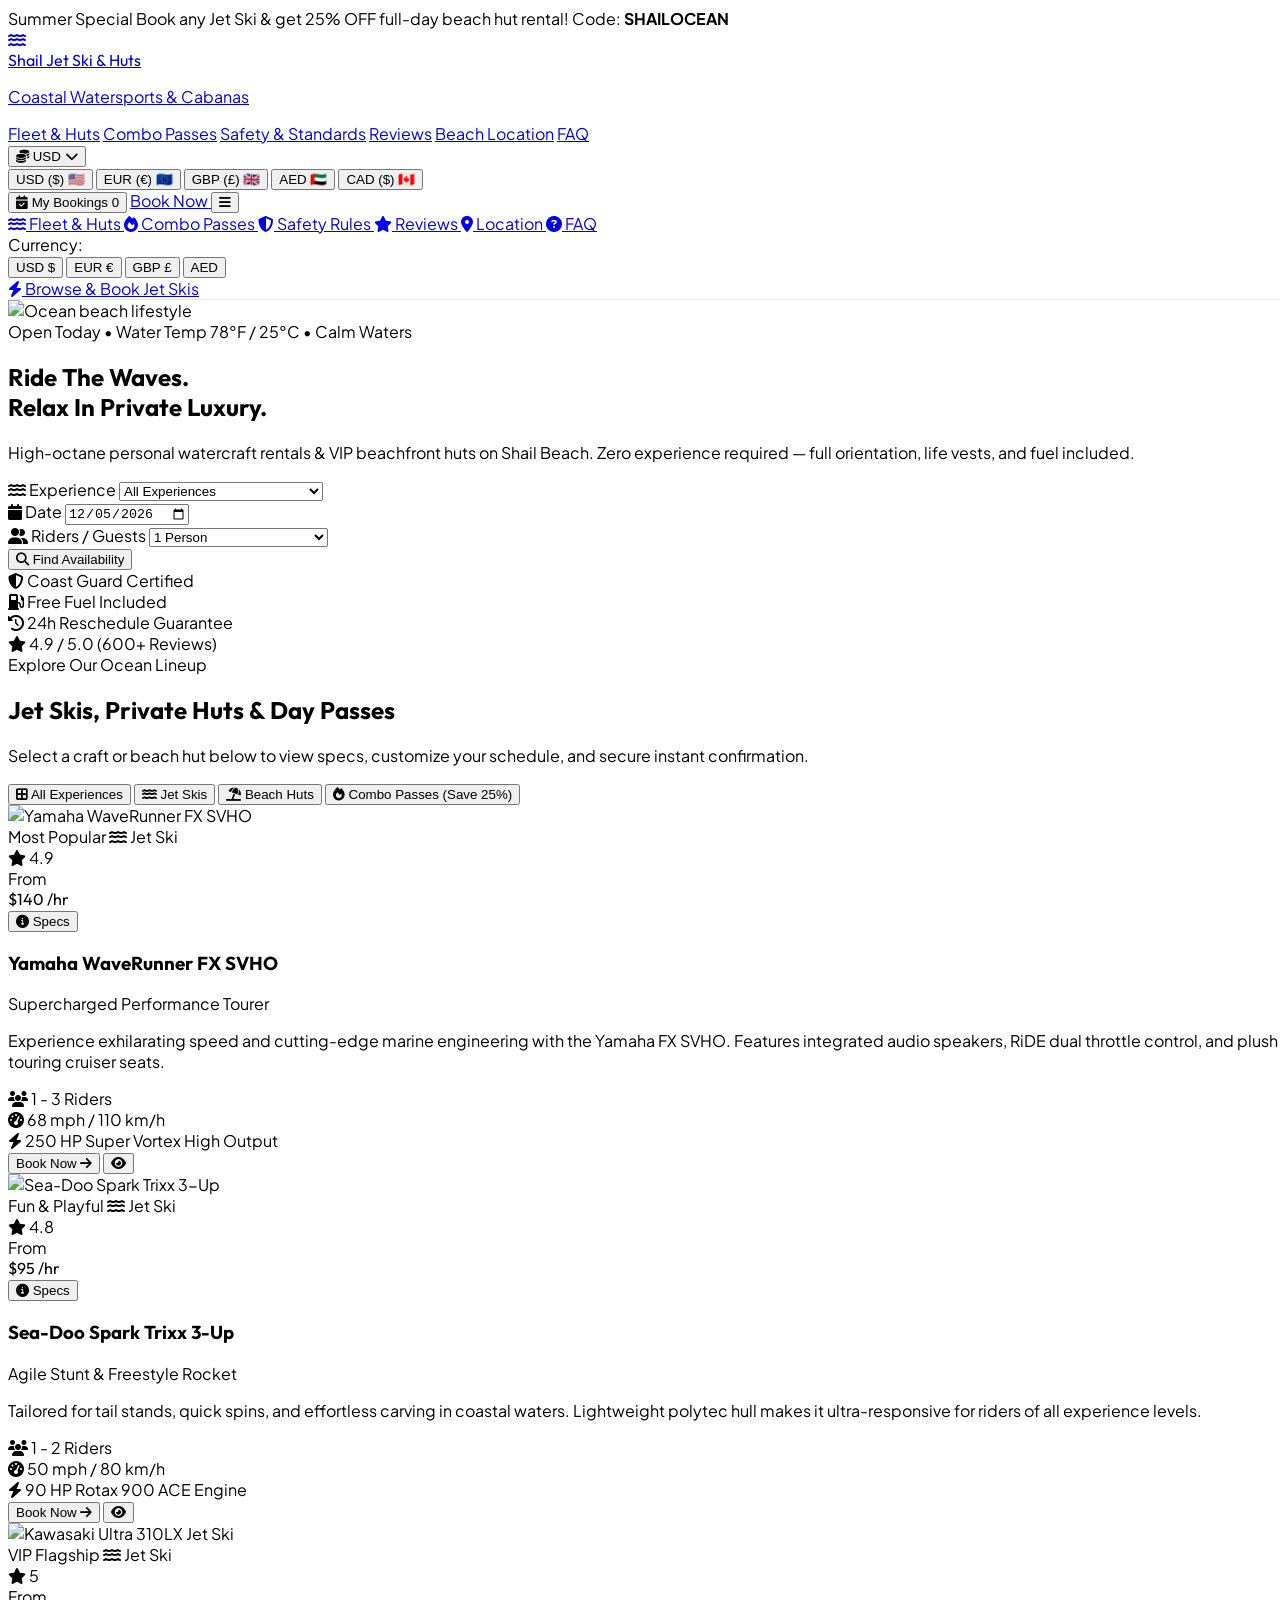
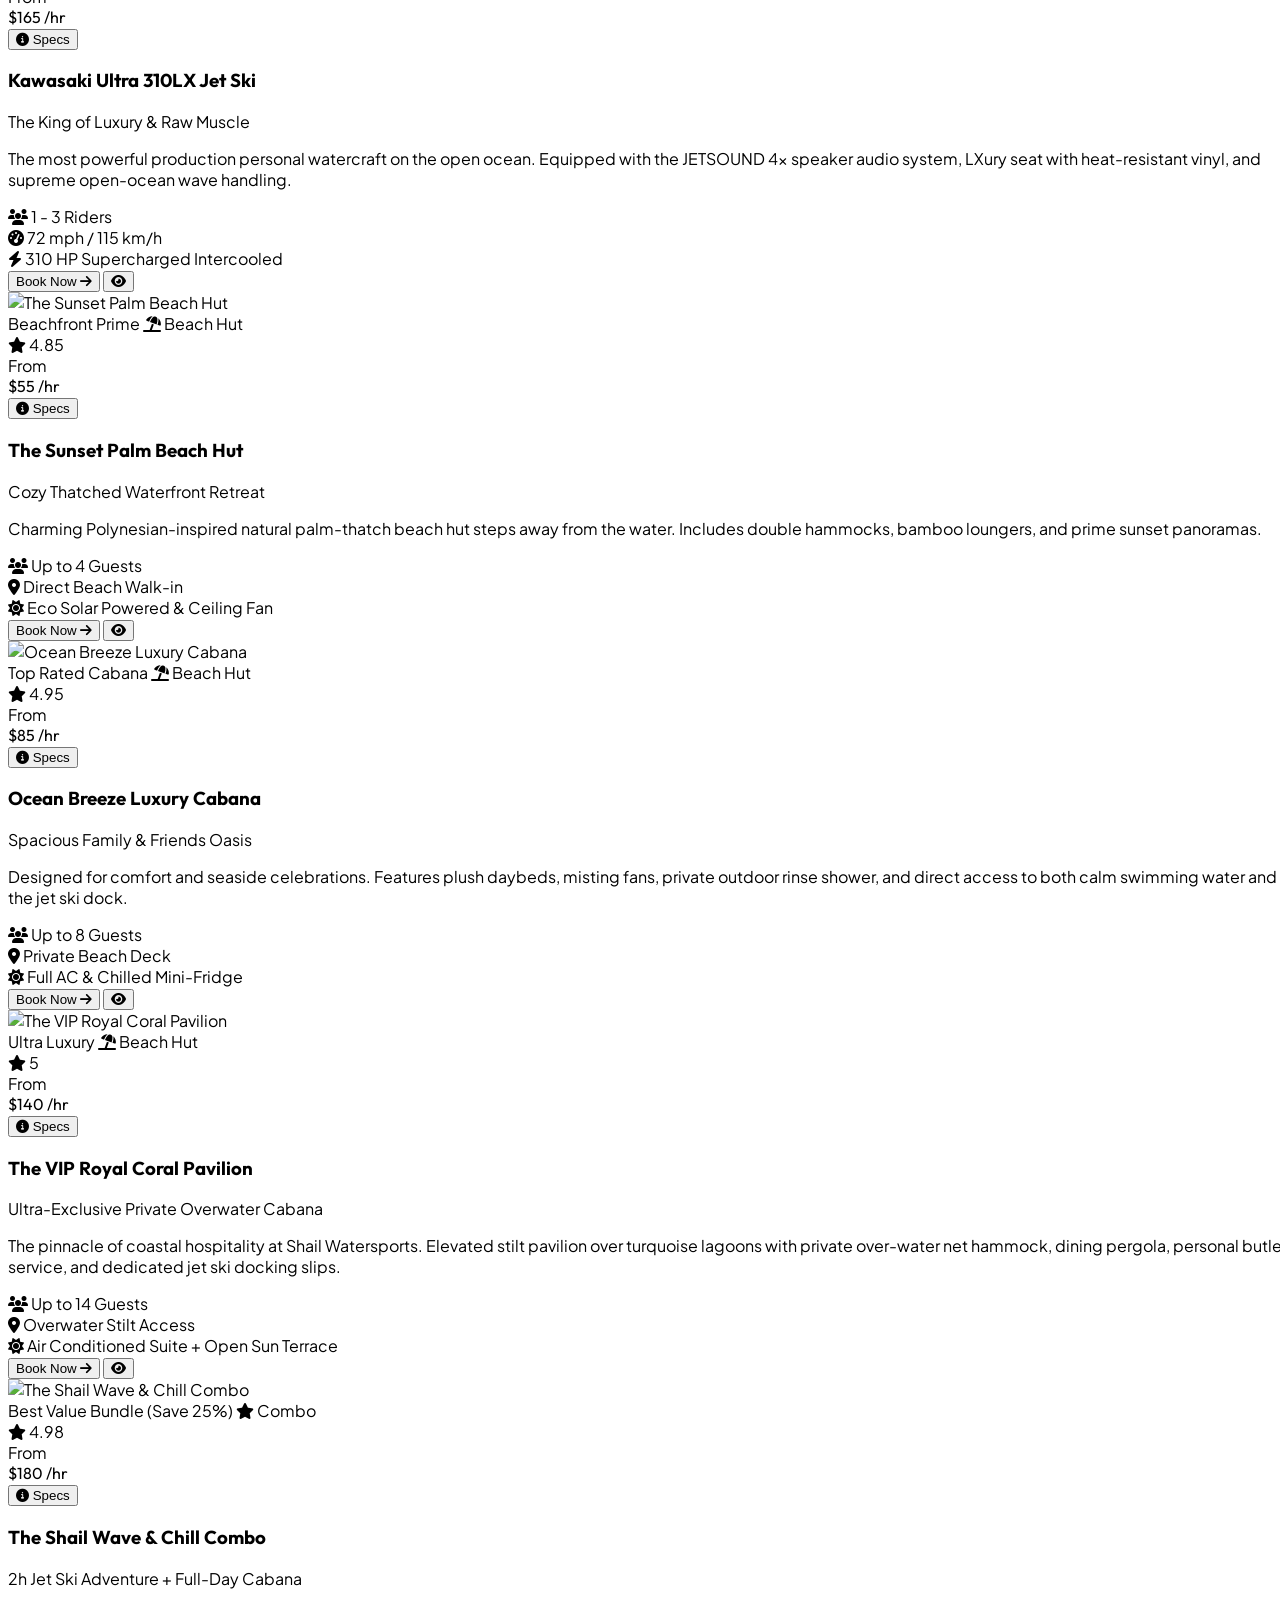
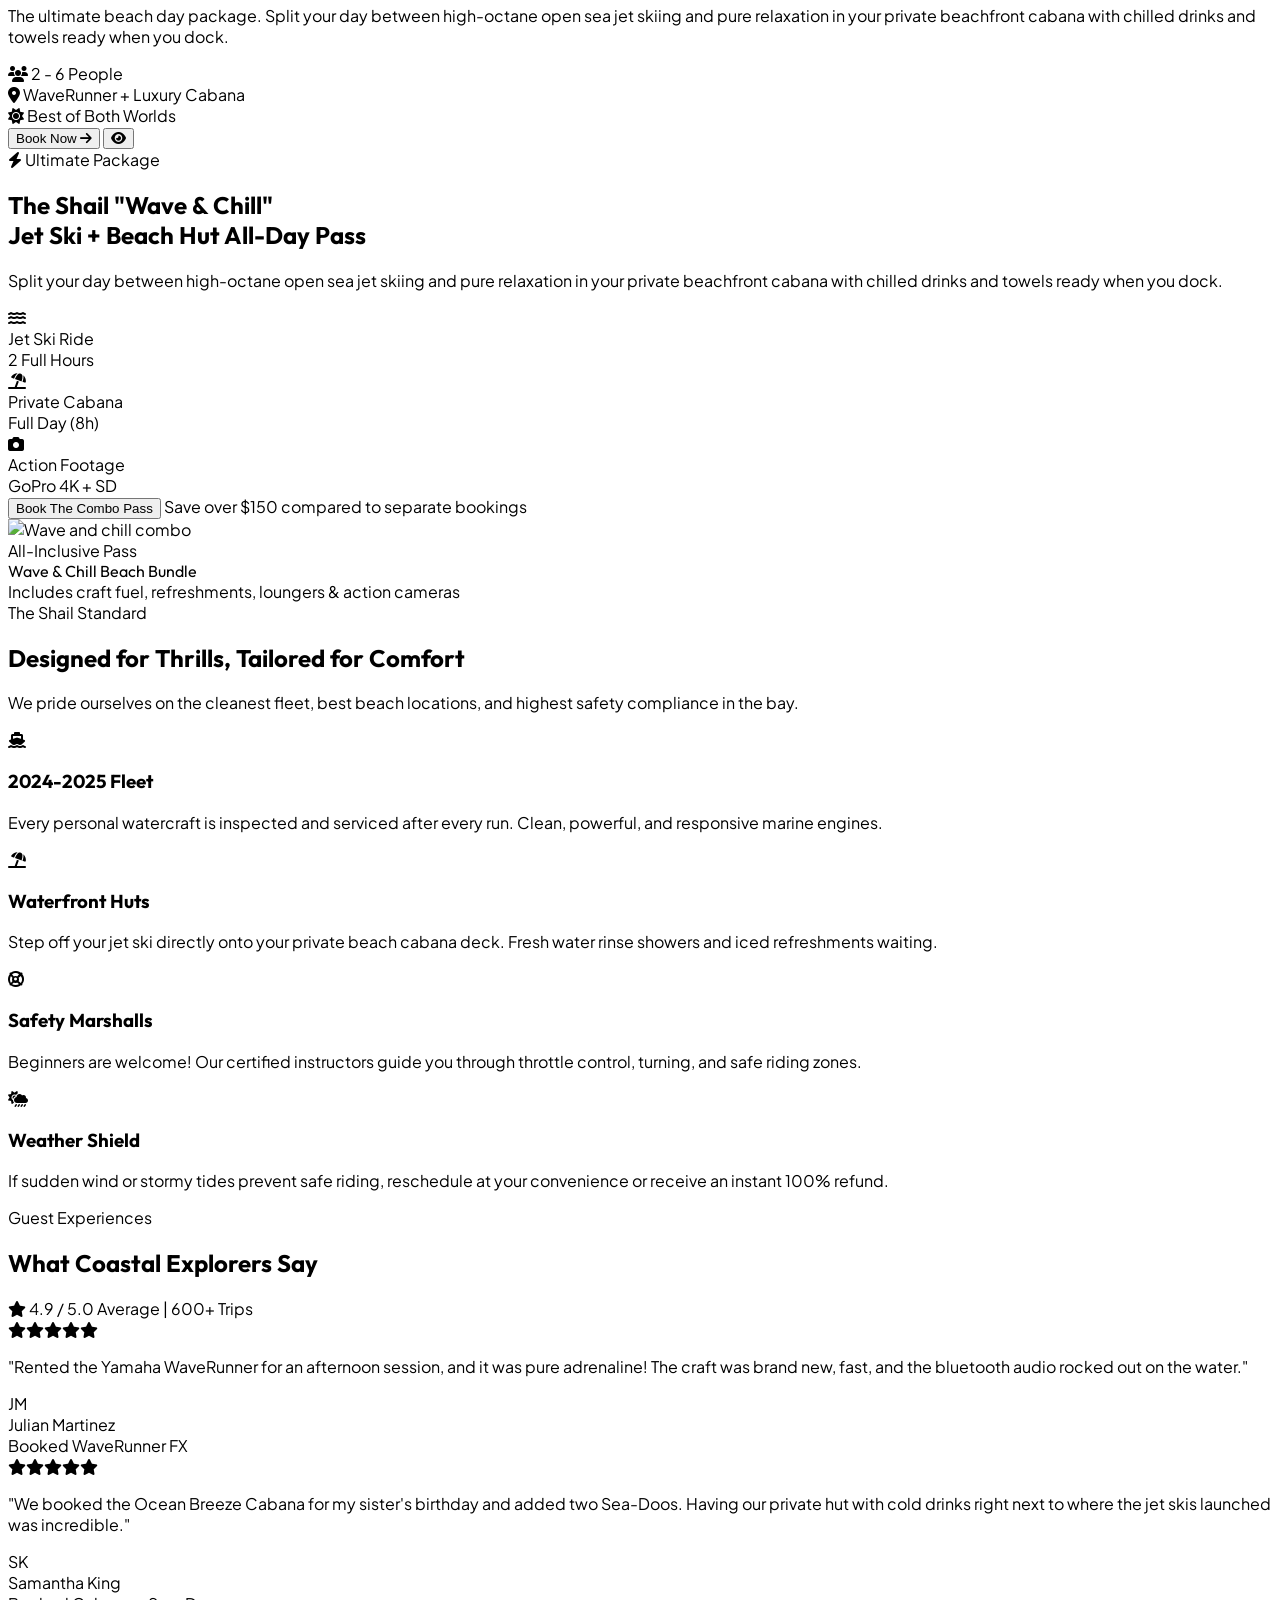
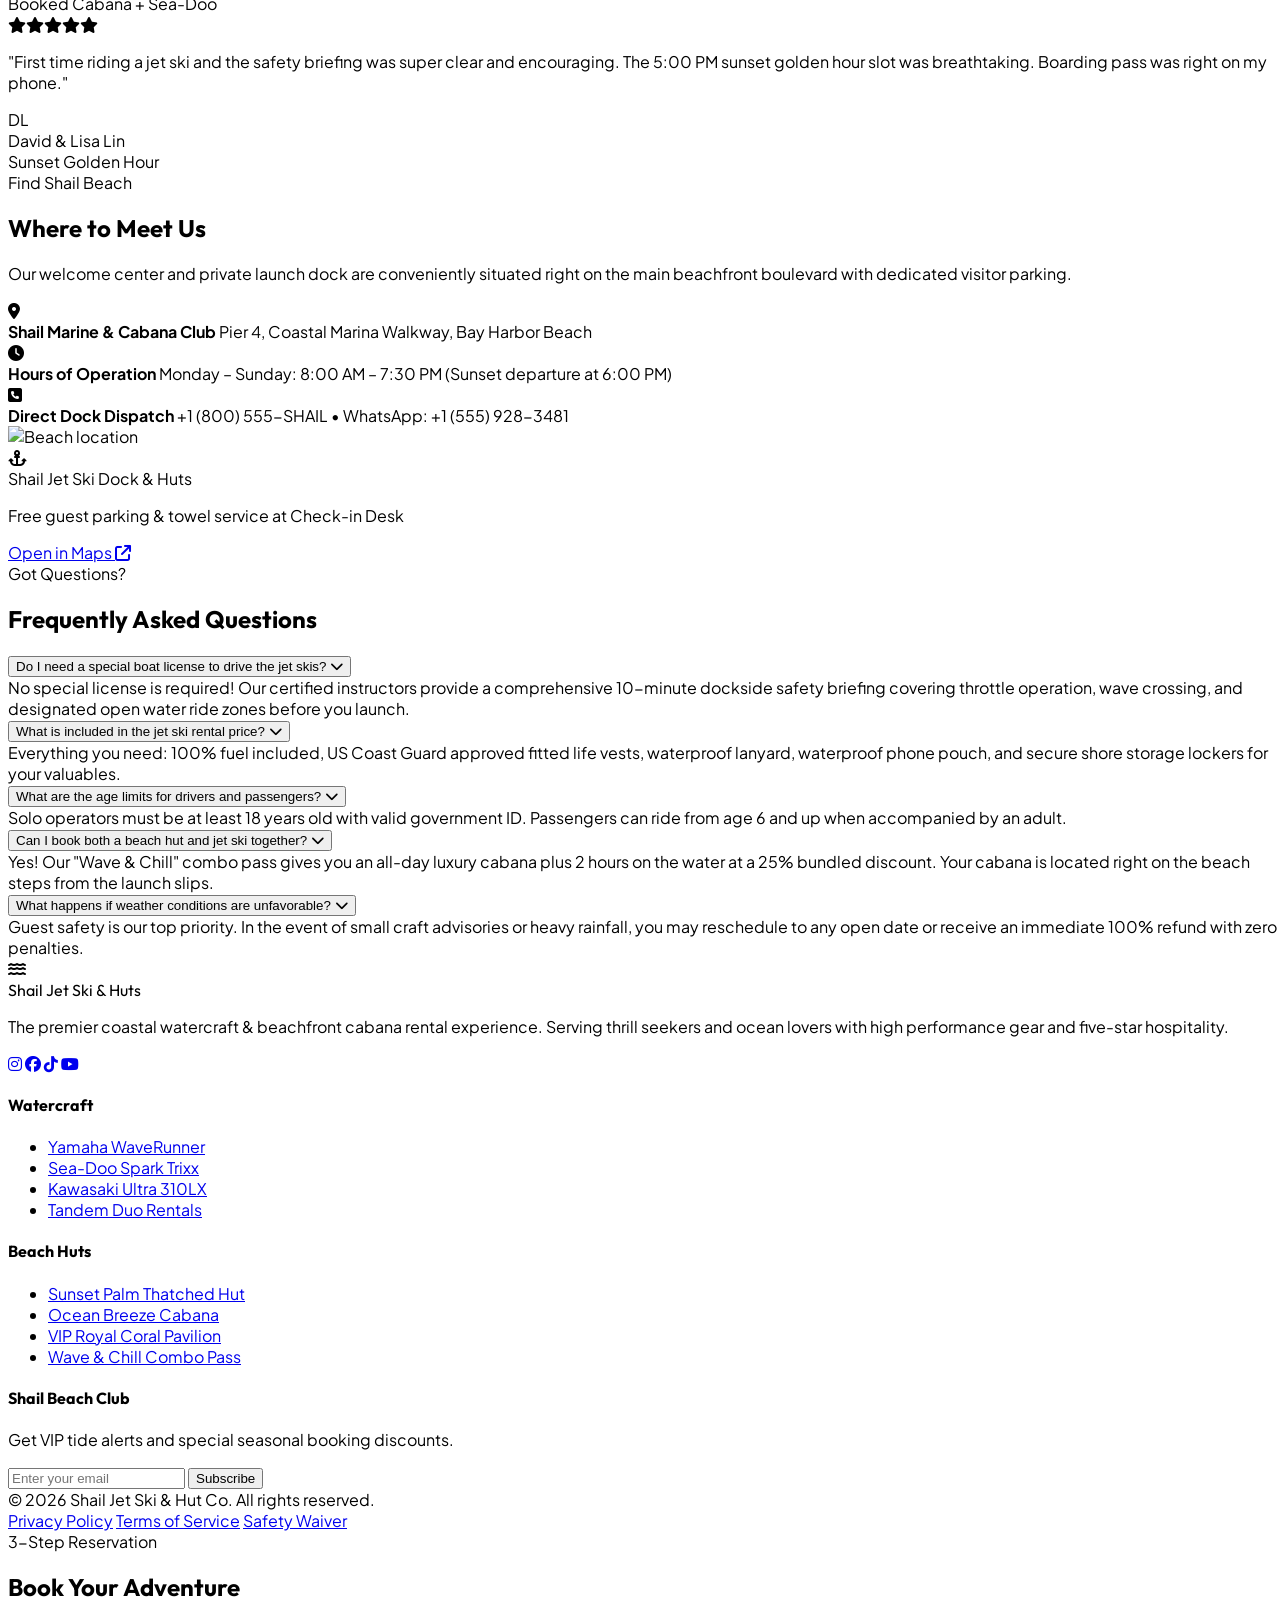
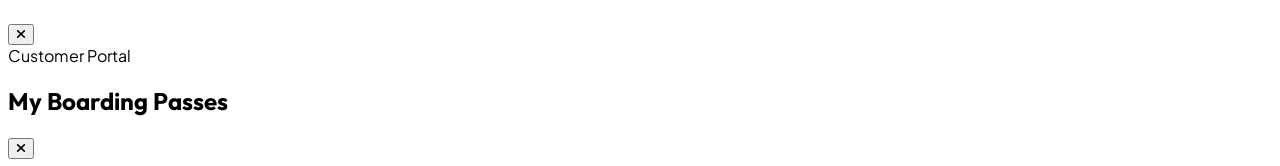
==== index.html @ fd652a47 "Add files via upload" ====
<!DOCTYPE html>
<html lang="en">
<head>
  <meta charset="UTF-8">
  <meta name="viewport" content="width=device-width, initial-scale=1.0, maximum-scale=5.0">
  <title>Shail Jet Ski & Beach Hut Booking | Ride The Waves, Relax in Luxury</title>
  
  <!-- Tailwind CSS CDN -->
  <script src="https://cdn.tailwindcss.com"></script>
  
  <!-- Font Awesome 6 Icons -->
  <link rel="stylesheet" href="https://cdnjs.cloudflare.com/ajax/libs/font-awesome/6.5.1/css/all.min.css">
  
  <!-- Custom Stylesheet -->
  <link rel="stylesheet" href="styles.css">
</head>
<body class="bg-slate-50 text-slate-800 antialiased min-h-screen flex flex-col selection:bg-sky-500 selection:text-white">

  <!-- ================= TOP NOTICE BANNER ================= -->
  <div class="bg-gradient-to-r from-sky-900 via-sky-800 to-cyan-900 text-white text-[11px] sm:text-xs py-2 px-3 sm:px-4 text-center font-medium">
    <div class="max-w-7xl mx-auto flex items-center justify-center gap-2 flex-wrap">
      <span class="bg-orange-500 text-white text-[10px] font-extrabold uppercase px-2 py-0.5 rounded-full shrink-0">Summer Special</span>
      <span>Book any Jet Ski & get 25% OFF full-day beach hut rental! Code: <strong class="underline tracking-wider">SHAILOCEAN</strong></span>
    </div>
  </div>

  <!-- ================= RESPONSIVE NAVIGATION ================= -->
  <nav class="sticky top-0 z-40 glass-nav transition-all duration-300">
    <div class="max-w-7xl mx-auto px-3 sm:px-6 lg:px-8">
      <div class="flex items-center justify-between h-16 sm:h-20">
        
        <!-- Logo -->
        <a href="#" class="flex items-center gap-2.5 sm:gap-3 group shrink-0">
          <div class="w-9 h-9 sm:w-11 sm:h-11 rounded-xl sm:rounded-2xl bg-gradient-to-tr from-sky-600 via-sky-500 to-cyan-400 flex items-center justify-center text-white shadow-md shadow-sky-500/25 group-hover:scale-105 transition">
            <i class="fa-solid fa-water text-base sm:text-xl"></i>
          </div>
          <div>
            <div class="font-extrabold font-heading text-lg sm:text-xl tracking-tight text-slate-900 flex items-center gap-1">
              <span>Shail</span>
              <span class="text-sky-600">Jet Ski</span>
              <span class="text-[10px] sm:text-xs font-semibold px-1.5 py-0.2 rounded bg-sky-100 text-sky-800">& Huts</span>
            </div>
            <p class="hidden sm:block text-[10px] font-medium tracking-widest text-slate-400 uppercase">Coastal Watersports & Cabanas</p>
          </div>
        </a>

        <!-- Desktop Navigation Links -->
        <div class="hidden lg:flex items-center gap-7 font-medium text-sm text-slate-600">
          <a href="#catalogSection" class="hover:text-sky-600 transition">Fleet & Huts</a>
          <a href="#combos" class="hover:text-sky-600 transition">Combo Passes</a>
          <a href="#amenities" class="hover:text-sky-600 transition">Safety & Standards</a>
          <a href="#reviews" class="hover:text-sky-600 transition">Reviews</a>
          <a href="#location" class="hover:text-sky-600 transition">Beach Location</a>
          <a href="#faq" class="hover:text-sky-600 transition">FAQ</a>
        </div>

        <!-- Right Side Controls -->
        <div class="flex items-center gap-2 sm:gap-3">
          
          <!-- Currency Dropdown (Desktop & Tablet) -->
          <div class="relative group hidden sm:block">
            <button class="flex items-center gap-1 text-xs font-bold text-slate-700 bg-slate-100 hover:bg-slate-200 px-2.5 sm:px-3 py-2 rounded-xl transition">
              <i class="fa-solid fa-coins text-slate-400 mr-1"></i>
              <span id="currencyLabel">USD</span>
              <i class="fa-solid fa-chevron-down text-[10px] ml-1 text-slate-400"></i>
            </button>
            <div class="absolute right-0 mt-1 w-32 bg-white rounded-xl shadow-xl border border-slate-100 py-1 hidden group-hover:block z-50">
              <button onclick="setCurrency('USD')" class="w-full text-left px-3 py-1.5 text-xs text-slate-700 hover:bg-sky-50 hover:text-sky-600 font-semibold flex justify-between">USD ($) <span>🇺🇸</span></button>
              <button onclick="setCurrency('EUR')" class="w-full text-left px-3 py-1.5 text-xs text-slate-700 hover:bg-sky-50 hover:text-sky-600 font-semibold flex justify-between">EUR (€) <span>🇪🇺</span></button>
              <button onclick="setCurrency('GBP')" class="w-full text-left px-3 py-1.5 text-xs text-slate-700 hover:bg-sky-50 hover:text-sky-600 font-semibold flex justify-between">GBP (£) <span>🇬🇧</span></button>
              <button onclick="setCurrency('AED')" class="w-full text-left px-3 py-1.5 text-xs text-slate-700 hover:bg-sky-50 hover:text-sky-600 font-semibold flex justify-between">AED <span>🇦🇪</span></button>
              <button onclick="setCurrency('CAD')" class="w-full text-left px-3 py-1.5 text-xs text-slate-700 hover:bg-sky-50 hover:text-sky-600 font-semibold flex justify-between">CAD ($) <span>🇨🇦</span></button>
            </div>
          </div>

          <!-- My Bookings Button -->
          <button onclick="openMyBookingsModal()" class="relative p-2 sm:px-3 sm:py-2 rounded-xl border border-slate-200 hover:border-sky-300 hover:bg-sky-50 text-slate-700 text-xs font-bold transition flex items-center gap-1.5" title="View Boarding Passes">
            <i class="fa-solid fa-calendar-check text-sky-600 text-sm"></i>
            <span class="hidden md:inline">My Bookings</span>
            <span id="myBookingsBadge" class="hidden w-4 h-4 sm:w-5 sm:h-5 rounded-full bg-orange-500 text-white text-[9px] sm:text-[10px] font-bold flex items-center justify-center">0</span>
          </button>

          <!-- Book Now CTA (Hidden on tiny phones, visible in drawer) -->
          <a href="#catalogSection" class="hidden sm:inline-flex px-4 py-2 sm:px-5 sm:py-2.5 rounded-xl bg-gradient-to-r from-sky-600 to-cyan-600 hover:from-sky-700 hover:to-cyan-700 text-white font-bold text-xs shadow-md shadow-sky-500/20 hover:shadow-lg transition items-center gap-1.5">
            <span>Book Now</span>
          </a>

          <!-- Mobile Menu Hamburger Button -->
          <button id="mobileMenuToggle" aria-label="Toggle mobile navigation" class="lg:hidden w-9 h-9 rounded-xl text-slate-700 hover:bg-slate-100 flex items-center justify-center transition">
            <i class="fa-solid fa-bars text-lg"></i>
          </button>
        </div>

      </div>

      <!-- ================= RESPONSIVE MOBILE NAVIGATION DRAWER ================= -->
      <div id="mobileNav" class="hidden lg:hidden pb-5 pt-3 border-t border-slate-200/80 space-y-3">
        <div class="grid grid-cols-2 gap-2 text-sm font-semibold">
          <a href="#catalogSection" onclick="toggleMobileMenu()" class="p-2.5 rounded-xl bg-slate-50 text-slate-700 hover:bg-sky-50 hover:text-sky-600 transition flex items-center gap-2">
            <i class="fa-solid fa-water text-sky-500"></i> Fleet & Huts
          </a>
          <a href="#combos" onclick="toggleMobileMenu()" class="p-2.5 rounded-xl bg-slate-50 text-slate-700 hover:bg-sky-50 hover:text-sky-600 transition flex items-center gap-2">
            <i class="fa-solid fa-fire text-rose-500"></i> Combo Passes
          </a>
          <a href="#amenities" onclick="toggleMobileMenu()" class="p-2.5 rounded-xl bg-slate-50 text-slate-700 hover:bg-sky-50 hover:text-sky-600 transition flex items-center gap-2">
            <i class="fa-solid fa-shield-halved text-emerald-500"></i> Safety Rules
          </a>
          <a href="#reviews" onclick="toggleMobileMenu()" class="p-2.5 rounded-xl bg-slate-50 text-slate-700 hover:bg-sky-50 hover:text-sky-600 transition flex items-center gap-2">
            <i class="fa-solid fa-star text-amber-400"></i> Reviews
          </a>
          <a href="#location" onclick="toggleMobileMenu()" class="p-2.5 rounded-xl bg-slate-50 text-slate-700 hover:bg-sky-50 hover:text-sky-600 transition flex items-center gap-2">
            <i class="fa-solid fa-location-dot text-sky-500"></i> Location
          </a>
          <a href="#faq" onclick="toggleMobileMenu()" class="p-2.5 rounded-xl bg-slate-50 text-slate-700 hover:bg-sky-50 hover:text-sky-600 transition flex items-center gap-2">
            <i class="fa-solid fa-circle-question text-purple-500"></i> FAQ
          </a>
        </div>

        <!-- Mobile Currency Row -->
        <div class="p-3 bg-slate-50 rounded-2xl border border-slate-200/80 flex items-center justify-between text-xs">
          <span class="font-bold text-slate-600">Currency:</span>
          <div class="flex gap-1.5">
            <button onclick="setCurrency('USD')" class="px-2 py-1 rounded-lg bg-white border border-slate-200 font-bold text-slate-700 text-[11px]">USD $</button>
            <button onclick="setCurrency('EUR')" class="px-2 py-1 rounded-lg bg-white border border-slate-200 font-bold text-slate-700 text-[11px]">EUR €</button>
            <button onclick="setCurrency('GBP')" class="px-2 py-1 rounded-lg bg-white border border-slate-200 font-bold text-slate-700 text-[11px]">GBP £</button>
            <button onclick="setCurrency('AED')" class="px-2 py-1 rounded-lg bg-white border border-slate-200 font-bold text-slate-700 text-[11px]">AED</button>
          </div>
        </div>

        <!-- Mobile Full Width CTA -->
        <a href="#catalogSection" onclick="toggleMobileMenu()" class="w-full py-3 rounded-xl bg-gradient-to-r from-sky-600 to-cyan-600 text-white font-bold text-xs text-center flex items-center justify-center gap-2 shadow-md">
          <i class="fa-solid fa-bolt"></i>
          <span>Browse & Book Jet Skis</span>
        </a>
      </div>
    </div>
  </nav>

  <!-- ================= HERO SECTION ================= -->
  <section class="relative min-h-[580px] sm:min-h-[640px] flex items-center justify-center overflow-hidden py-14 sm:py-20">
    <!-- Background Image with Overlay -->
    <img src="https://images.unsplash.com/photo-1507525428034-b723cf961d3e?auto=format&fit=crop&w=1920&q=80" alt="Ocean beach lifestyle" class="absolute inset-0 w-full h-full object-cover">
    <div class="absolute inset-0 hero-overlay"></div>

    <div class="relative max-w-7xl mx-auto px-4 sm:px-6 lg:px-8 text-center text-white z-10 w-full">
      
      <!-- Top Status Badge -->
      <div class="inline-flex items-center gap-2 px-3.5 py-1.5 rounded-full bg-white/10 backdrop-blur-md border border-white/20 text-sky-200 text-xs font-semibold mb-5 sm:mb-6">
        <span class="w-2 h-2 rounded-full bg-emerald-400 animate-pulse"></span>
        <span>Open Today • Water Temp 78°F / 25°C • Calm Waters</span>
      </div>

      <!-- Responsive Headline -->
      <h1 class="text-3xl sm:text-5xl md:text-6xl lg:text-7xl font-black font-heading tracking-tight max-w-4xl mx-auto leading-tight drop-shadow-md">
        Ride The Waves.<br>
        <span class="text-transparent bg-clip-text bg-gradient-to-r from-sky-400 via-cyan-300 to-amber-300">
          Relax In Private Luxury.
        </span>
      </h1>

      <p class="mt-4 sm:mt-6 text-sm sm:text-lg md:text-xl text-slate-200 max-w-2xl mx-auto font-normal leading-relaxed drop-shadow">
        High-octane personal watercraft rentals & VIP beachfront huts on Shail Beach. Zero experience required — full orientation, life vests, and fuel included.
      </p>

      <!-- ================= SEARCH & QUICK BOOKING BAR ================= -->
      <div class="mt-8 sm:mt-10 max-w-4xl mx-auto bg-white/95 backdrop-blur-xl p-4 sm:p-5 rounded-2xl sm:rounded-3xl shadow-2xl border border-white/40 text-slate-800 text-left">
        <div class="grid grid-cols-1 sm:grid-cols-2 lg:grid-cols-4 gap-3 sm:gap-4 items-end">
          
          <!-- Experience Type -->
          <div>
            <label class="block text-xs font-bold text-slate-700 uppercase tracking-wider mb-1">
              <i class="fa-solid fa-water text-sky-600 mr-1"></i> Experience
            </label>
            <select id="heroBookingType" class="w-full bg-slate-50 border border-slate-200 text-slate-800 text-sm font-semibold rounded-xl p-3 sm:p-2.5 focus:ring-2 focus:ring-sky-500">
              <option value="all">All Experiences</option>
              <option value="jetski">Jet Ski Fleet (1-3 Riders)</option>
              <option value="hut">Beach Huts & Cabanas</option>
              <option value="combo">Combo Jet Ski + Cabana Pass</option>
            </select>
          </div>

          <!-- Date Picker -->
          <div>
            <label class="block text-xs font-bold text-slate-700 uppercase tracking-wider mb-1">
              <i class="fa-solid fa-calendar text-sky-600 mr-1"></i> Date
            </label>
            <input type="date" id="heroBookingDate" class="w-full bg-slate-50 border border-slate-200 text-slate-800 text-sm font-semibold rounded-xl p-3 sm:p-2.5 focus:ring-2 focus:ring-sky-500">
          </div>

          <!-- Guests -->
          <div>
            <label class="block text-xs font-bold text-slate-700 uppercase tracking-wider mb-1">
              <i class="fa-solid fa-user-group text-sky-600 mr-1"></i> Riders / Guests
            </label>
            <select id="heroBookingGuests" class="w-full bg-slate-50 border border-slate-200 text-slate-800 text-sm font-semibold rounded-xl p-3 sm:p-2.5 focus:ring-2 focus:ring-sky-500">
              <option value="1">1 Person</option>
              <option value="2">2 People</option>
              <option value="4">4 People (Family/Hut)</option>
              <option value="8">6 - 8 People (VIP Cabana)</option>
            </select>
          </div>

          <!-- Search Button -->
          <div>
            <button onclick="executeHeroSearch()" class="w-full py-3.5 sm:py-3 px-5 rounded-xl bg-gradient-to-r from-sky-600 via-sky-500 to-cyan-600 hover:from-sky-700 hover:to-cyan-700 text-white font-bold text-sm shadow-lg shadow-sky-600/30 transition flex items-center justify-center gap-2">
              <i class="fa-solid fa-magnifying-glass"></i>
              <span>Find Availability</span>
            </button>
          </div>

        </div>
      </div>

      <!-- Trust Badges (Responsive 2x2 grid on mobile, flex on desktop) -->
      <div class="mt-6 sm:mt-8 grid grid-cols-2 sm:flex sm:flex-wrap items-center justify-center gap-3 sm:gap-6 text-[11px] sm:text-xs font-semibold text-slate-300">
        <div class="flex items-center gap-1.5 justify-center">
          <i class="fa-solid fa-shield-halved text-emerald-400"></i>
          <span>Coast Guard Certified</span>
        </div>
        <div class="flex items-center gap-1.5 justify-center">
          <i class="fa-solid fa-gas-pump text-sky-400"></i>
          <span>Free Fuel Included</span>
        </div>
        <div class="flex items-center gap-1.5 justify-center">
          <i class="fa-solid fa-clock-rotate-left text-amber-400"></i>
          <span>24h Reschedule Guarantee</span>
        </div>
        <div class="flex items-center gap-1.5 justify-center">
          <i class="fa-solid fa-star text-amber-400"></i>
          <span>4.9 / 5.0 (600+ Reviews)</span>
        </div>
      </div>

    </div>
  </section>

  <!-- ================= FLEET & HUTS CATALOG ================= -->
  <section id="catalogSection" class="py-14 sm:py-20 max-w-7xl mx-auto px-4 sm:px-6 lg:px-8">
    
    <!-- Section Header -->
    <div class="text-center max-w-3xl mx-auto mb-8 sm:mb-12">
      <span class="text-xs font-extrabold uppercase tracking-widest text-sky-600 bg-sky-50 px-3.5 py-1.5 rounded-full border border-sky-100">
        Explore Our Ocean Lineup
      </span>
      <h2 class="text-2xl sm:text-4xl font-black font-heading text-slate-900 mt-3">
        Jet Skis, Private Huts & Day Passes
      </h2>
      <p class="text-slate-600 text-xs sm:text-sm mt-2 sm:mt-3">
        Select a craft or beach hut below to view specs, customize your schedule, and secure instant confirmation.
      </p>

      <!-- Category Filter Pills (Touch Scrollable on Mobile) -->
      <div class="overflow-x-auto no-scrollbar flex sm:flex-wrap items-center sm:justify-center gap-2 mt-6 pb-2">
        <button onclick="setFilter('all')" data-filter="all" class="filter-btn shrink-0 px-4 sm:px-5 py-2 sm:py-2.5 rounded-full text-xs sm:text-sm font-semibold bg-sky-600 text-white shadow-md shadow-sky-500/20 transition">
          <i class="fa-solid fa-border-all mr-1.5"></i> All Experiences
        </button>
        <button onclick="setFilter('jetski')" data-filter="jetski" class="filter-btn shrink-0 px-4 sm:px-5 py-2 sm:py-2.5 rounded-full text-xs sm:text-sm font-semibold bg-white text-slate-600 hover:bg-slate-100 border border-slate-200 transition">
          <i class="fa-solid fa-water text-sky-500 mr-1.5"></i> Jet Skis
        </button>
        <button onclick="setFilter('hut')" data-filter="hut" class="filter-btn shrink-0 px-4 sm:px-5 py-2 sm:py-2.5 rounded-full text-xs sm:text-sm font-semibold bg-white text-slate-600 hover:bg-slate-100 border border-slate-200 transition">
          <i class="fa-solid fa-umbrella-beach text-amber-500 mr-1.5"></i> Beach Huts
        </button>
        <button onclick="setFilter('combo')" data-filter="combo" class="filter-btn shrink-0 px-4 sm:px-5 py-2 sm:py-2.5 rounded-full text-xs sm:text-sm font-semibold bg-white text-slate-600 hover:bg-slate-100 border border-slate-200 transition">
          <i class="fa-solid fa-fire text-rose-500 mr-1.5"></i> Combo Passes (Save 25%)
        </button>
      </div>
    </div>

    <!-- Products Grid -->
    <div id="catalogGrid" class="grid grid-cols-1 md:grid-cols-2 lg:grid-cols-3 gap-6 sm:gap-8">
      <!-- Dynamic cards rendered by app.js -->
    </div>

  </section>

  <!-- ================= COMBO PASS SPOTLIGHT BANNER ================= -->
  <section id="combos" class="py-14 sm:py-16 bg-gradient-to-br from-slate-900 via-sky-950 to-slate-900 text-white relative overflow-hidden">
    <div class="absolute -right-20 -bottom-20 w-96 h-96 bg-sky-500/10 rounded-full blur-3xl pointer-events-none"></div>
    <div class="absolute -left-20 -top-20 w-96 h-96 bg-cyan-500/10 rounded-full blur-3xl pointer-events-none"></div>

    <div class="max-w-7xl mx-auto px-4 sm:px-6 lg:px-8 relative z-10">
      <div class="grid grid-cols-1 lg:grid-cols-12 gap-8 sm:gap-10 items-center">
        
        <div class="lg:col-span-7 space-y-4 sm:space-y-6">
          <div class="inline-flex items-center gap-2 px-3 py-1 rounded-full bg-rose-500/20 text-rose-400 border border-rose-500/30 text-xs font-bold uppercase tracking-wider">
            <i class="fa-solid fa-bolt"></i> Ultimate Package
          </div>
          <h2 class="text-2xl sm:text-4xl lg:text-5xl font-black font-heading leading-tight">
            The Shail "Wave & Chill"<br>
            <span class="text-transparent bg-clip-text bg-gradient-to-r from-sky-400 to-amber-300">
              Jet Ski + Beach Hut All-Day Pass
            </span>
          </h2>
          <p class="text-slate-300 text-xs sm:text-base leading-relaxed">
            Split your day between high-octane open sea jet skiing and pure relaxation in your private beachfront cabana with chilled drinks and towels ready when you dock.
          </p>

          <div class="grid grid-cols-2 sm:grid-cols-3 gap-3 pt-2">
            <div class="p-3 sm:p-3.5 rounded-2xl bg-white/5 border border-white/10">
              <i class="fa-solid fa-water text-sky-400 text-lg sm:text-xl mb-1"></i>
              <div class="text-[11px] text-slate-400">Jet Ski Ride</div>
              <div class="text-xs sm:text-sm font-bold">2 Full Hours</div>
            </div>
            <div class="p-3 sm:p-3.5 rounded-2xl bg-white/5 border border-white/10">
              <i class="fa-solid fa-umbrella-beach text-amber-400 text-lg sm:text-xl mb-1"></i>
              <div class="text-[11px] text-slate-400">Private Cabana</div>
              <div class="text-xs sm:text-sm font-bold">Full Day (8h)</div>
            </div>
            <div class="p-3 sm:p-3.5 rounded-2xl bg-white/5 border border-white/10 col-span-2 sm:col-span-1">
              <i class="fa-solid fa-camera text-rose-400 text-lg sm:text-xl mb-1"></i>
              <div class="text-[11px] text-slate-400">Action Footage</div>
              <div class="text-xs sm:text-sm font-bold">GoPro 4K + SD</div>
            </div>
          </div>

          <div class="pt-2 sm:pt-4 flex flex-col sm:flex-row items-start sm:items-center gap-3 sm:gap-4">
            <button onclick="startBooking('combo-1')" class="w-full sm:w-auto px-7 py-3 sm:py-3.5 rounded-2xl bg-gradient-to-r from-rose-500 to-orange-500 hover:from-rose-600 hover:to-orange-600 text-white font-extrabold text-xs sm:text-sm shadow-xl shadow-rose-500/25 transition">
              Book The Combo Pass
            </button>
            <span class="text-xs text-slate-400">Save over $150 compared to separate bookings</span>
          </div>
        </div>

        <div class="lg:col-span-5 relative">
          <div class="relative rounded-2xl sm:rounded-3xl overflow-hidden shadow-2xl border border-white/20">
            <img src="https://images.unsplash.com/photo-1507525428034-b723cf961d3e?auto=format&fit=crop&w=1200&q=80" alt="Wave and chill combo" class="w-full h-64 sm:h-80 object-cover">
            <div class="absolute inset-0 bg-gradient-to-t from-slate-950/80 via-transparent to-transparent"></div>
            <div class="absolute bottom-4 left-4 right-4 sm:bottom-6 sm:left-6 sm:right-6">
              <div class="text-xs text-amber-300 font-bold uppercase">All-Inclusive Pass</div>
              <div class="text-xl sm:text-2xl font-black font-heading mt-0.5">Wave & Chill Beach Bundle</div>
              <div class="text-xs text-slate-300 mt-1">Includes craft fuel, refreshments, loungers & action cameras</div>
            </div>
          </div>
        </div>

      </div>
    </div>
  </section>

  <!-- ================= WHY CHOOSE SHAIL ================= -->
  <section id="amenities" class="py-14 sm:py-20 bg-white">
    <div class="max-w-7xl mx-auto px-4 sm:px-6 lg:px-8">
      <div class="text-center max-w-3xl mx-auto mb-10 sm:mb-16">
        <span class="text-xs font-extrabold uppercase tracking-widest text-sky-600 bg-sky-50 px-3.5 py-1.5 rounded-full border border-sky-100">
          The Shail Standard
        </span>
        <h2 class="text-2xl sm:text-4xl font-black font-heading text-slate-900 mt-3">
          Designed for Thrills, Tailored for Comfort
        </h2>
        <p class="text-slate-600 text-xs sm:text-sm mt-2 sm:mt-3">
          We pride ourselves on the cleanest fleet, best beach locations, and highest safety compliance in the bay.
        </p>
      </div>

      <div class="grid grid-cols-1 sm:grid-cols-2 lg:grid-cols-4 gap-4 sm:gap-6">
        <div class="p-5 sm:p-6 rounded-2xl sm:rounded-3xl bg-slate-50 border border-slate-100">
          <div class="w-11 h-11 sm:w-12 sm:h-12 rounded-xl sm:rounded-2xl bg-sky-100 text-sky-600 flex items-center justify-center text-lg sm:text-xl mb-3 sm:mb-4">
            <i class="fa-solid fa-ship"></i>
          </div>
          <h3 class="font-bold text-slate-900 text-sm sm:text-base mb-1.5 font-heading">2024-2025 Fleet</h3>
          <p class="text-xs text-slate-600 leading-relaxed">
            Every personal watercraft is inspected and serviced after every run. Clean, powerful, and responsive marine engines.
          </p>
        </div>

        <div class="p-5 sm:p-6 rounded-2xl sm:rounded-3xl bg-slate-50 border border-slate-100">
          <div class="w-11 h-11 sm:w-12 sm:h-12 rounded-xl sm:rounded-2xl bg-amber-100 text-amber-600 flex items-center justify-center text-lg sm:text-xl mb-3 sm:mb-4">
            <i class="fa-solid fa-umbrella-beach"></i>
          </div>
          <h3 class="font-bold text-slate-900 text-sm sm:text-base mb-1.5 font-heading">Waterfront Huts</h3>
          <p class="text-xs text-slate-600 leading-relaxed">
            Step off your jet ski directly onto your private beach cabana deck. Fresh water rinse showers and iced refreshments waiting.
          </p>
        </div>

        <div class="p-5 sm:p-6 rounded-2xl sm:rounded-3xl bg-slate-50 border border-slate-100">
          <div class="w-11 h-11 sm:w-12 sm:h-12 rounded-xl sm:rounded-2xl bg-emerald-100 text-emerald-600 flex items-center justify-center text-lg sm:text-xl mb-3 sm:mb-4">
            <i class="fa-solid fa-life-ring"></i>
          </div>
          <h3 class="font-bold text-slate-900 text-sm sm:text-base mb-1.5 font-heading">Safety Marshalls</h3>
          <p class="text-xs text-slate-600 leading-relaxed">
            Beginners are welcome! Our certified instructors guide you through throttle control, turning, and safe riding zones.
          </p>
        </div>

        <div class="p-5 sm:p-6 rounded-2xl sm:rounded-3xl bg-slate-50 border border-slate-100">
          <div class="w-11 h-11 sm:w-12 sm:h-12 rounded-xl sm:rounded-2xl bg-purple-100 text-purple-600 flex items-center justify-center text-lg sm:text-xl mb-3 sm:mb-4">
            <i class="fa-solid fa-cloud-sun-rain"></i>
          </div>
          <h3 class="font-bold text-slate-900 text-sm sm:text-base mb-1.5 font-heading">Weather Shield</h3>
          <p class="text-xs text-slate-600 leading-relaxed">
            If sudden wind or stormy tides prevent safe riding, reschedule at your convenience or receive an instant 100% refund.
          </p>
        </div>
      </div>
    </div>
  </section>

  <!-- ================= REVIEWS & TESTIMONIALS ================= -->
  <section id="reviews" class="py-14 sm:py-20 bg-slate-50 border-t border-slate-200/80">
    <div class="max-w-7xl mx-auto px-4 sm:px-6 lg:px-8">
      <div class="flex flex-col sm:flex-row sm:items-end justify-between mb-8 sm:mb-12 gap-3">
        <div>
          <span class="text-xs font-extrabold uppercase tracking-widest text-sky-600 bg-sky-50 px-3.5 py-1.5 rounded-full border border-sky-100">
            Guest Experiences
          </span>
          <h2 class="text-2xl sm:text-4xl font-black font-heading text-slate-900 mt-2 sm:mt-3">
            What Coastal Explorers Say
          </h2>
        </div>
        <div class="flex items-center gap-2 text-xs sm:text-sm font-bold text-slate-700 bg-white px-3.5 py-2 rounded-xl border border-slate-200 shadow-sm self-start sm:self-auto">
          <i class="fa-solid fa-star text-amber-400"></i>
          <span>4.9 / 5.0 Average</span>
          <span class="text-slate-400 font-normal">| 600+ Trips</span>
        </div>
      </div>

      <div class="grid grid-cols-1 md:grid-cols-3 gap-5 sm:gap-6">
        <div class="bg-white p-5 sm:p-6 rounded-2xl sm:rounded-3xl border border-slate-100 shadow-sm flex flex-col justify-between">
          <div>
            <div class="flex items-center gap-1 text-amber-400 text-xs mb-3">
              <i class="fa-solid fa-star"></i><i class="fa-solid fa-star"></i><i class="fa-solid fa-star"></i><i class="fa-solid fa-star"></i><i class="fa-solid fa-star"></i>
            </div>
            <p class="text-slate-700 text-xs sm:text-sm leading-relaxed mb-4">
              "Rented the Yamaha WaveRunner for an afternoon session, and it was pure adrenaline! The craft was brand new, fast, and the bluetooth audio rocked out on the water."
            </p>
          </div>
          <div class="flex items-center gap-3 pt-4 border-t border-slate-100">
            <div class="w-9 h-9 rounded-full bg-sky-100 text-sky-700 font-bold flex items-center justify-center text-xs">JM</div>
            <div>
              <div class="text-xs font-bold text-slate-900">Julian Martinez</div>
              <div class="text-[10px] text-slate-500">Booked WaveRunner FX</div>
            </div>
          </div>
        </div>

        <div class="bg-white p-5 sm:p-6 rounded-2xl sm:rounded-3xl border border-slate-100 shadow-sm flex flex-col justify-between">
          <div>
            <div class="flex items-center gap-1 text-amber-400 text-xs mb-3">
              <i class="fa-solid fa-star"></i><i class="fa-solid fa-star"></i><i class="fa-solid fa-star"></i><i class="fa-solid fa-star"></i><i class="fa-solid fa-star"></i>
            </div>
            <p class="text-slate-700 text-xs sm:text-sm leading-relaxed mb-4">
              "We booked the Ocean Breeze Cabana for my sister's birthday and added two Sea-Doos. Having our private hut with cold drinks right next to where the jet skis launched was incredible."
            </p>
          </div>
          <div class="flex items-center gap-3 pt-4 border-t border-slate-100">
            <div class="w-9 h-9 rounded-full bg-amber-100 text-amber-700 font-bold flex items-center justify-center text-xs">SK</div>
            <div>
              <div class="text-xs font-bold text-slate-900">Samantha King</div>
              <div class="text-[10px] text-slate-500">Booked Cabana + Sea-Doo</div>
            </div>
          </div>
        </div>

        <div class="bg-white p-5 sm:p-6 rounded-2xl sm:rounded-3xl border border-slate-100 shadow-sm flex flex-col justify-between">
          <div>
            <div class="flex items-center gap-1 text-amber-400 text-xs mb-3">
              <i class="fa-solid fa-star"></i><i class="fa-solid fa-star"></i><i class="fa-solid fa-star"></i><i class="fa-solid fa-star"></i><i class="fa-solid fa-star"></i>
            </div>
            <p class="text-slate-700 text-xs sm:text-sm leading-relaxed mb-4">
              "First time riding a jet ski and the safety briefing was super clear and encouraging. The 5:00 PM sunset golden hour slot was breathtaking. Boarding pass was right on my phone."
            </p>
          </div>
          <div class="flex items-center gap-3 pt-4 border-t border-slate-100">
            <div class="w-9 h-9 rounded-full bg-emerald-100 text-emerald-700 font-bold flex items-center justify-center text-xs">DL</div>
            <div>
              <div class="text-xs font-bold text-slate-900">David & Lisa Lin</div>
              <div class="text-[10px] text-slate-500">Sunset Golden Hour</div>
            </div>
          </div>
        </div>
      </div>
    </div>
  </section>

  <!-- ================= LOCATION & CONTACT ================= -->
  <section id="location" class="py-14 sm:py-20 bg-white">
    <div class="max-w-7xl mx-auto px-4 sm:px-6 lg:px-8">
      <div class="grid grid-cols-1 lg:grid-cols-12 gap-8 sm:gap-10 items-center">
        
        <div class="lg:col-span-5 space-y-4 sm:space-y-6">
          <span class="text-xs font-extrabold uppercase tracking-widest text-sky-600 bg-sky-50 px-3.5 py-1.5 rounded-full border border-sky-100">
            Find Shail Beach
          </span>
          <h2 class="text-2xl sm:text-4xl font-black font-heading text-slate-900">
            Where to Meet Us
          </h2>
          <p class="text-slate-600 text-xs sm:text-sm leading-relaxed">
            Our welcome center and private launch dock are conveniently situated right on the main beachfront boulevard with dedicated visitor parking.
          </p>

          <div class="space-y-3 text-xs">
            <div class="flex items-start gap-3 p-3 sm:p-3.5 rounded-2xl bg-slate-50 border border-slate-100">
              <i class="fa-solid fa-location-dot text-sky-600 text-base mt-0.5"></i>
              <div>
                <strong class="text-slate-800 text-xs sm:text-sm block">Shail Marine & Cabana Club</strong>
                <span class="text-slate-500">Pier 4, Coastal Marina Walkway, Bay Harbor Beach</span>
              </div>
            </div>

            <div class="flex items-start gap-3 p-3 sm:p-3.5 rounded-2xl bg-slate-50 border border-slate-100">
              <i class="fa-solid fa-clock text-amber-500 text-base mt-0.5"></i>
              <div>
                <strong class="text-slate-800 text-xs sm:text-sm block">Hours of Operation</strong>
                <span class="text-slate-500">Monday – Sunday: 8:00 AM – 7:30 PM (Sunset departure at 6:00 PM)</span>
              </div>
            </div>

            <div class="flex items-start gap-3 p-3 sm:p-3.5 rounded-2xl bg-slate-50 border border-slate-100">
              <i class="fa-solid fa-square-phone text-emerald-600 text-base mt-0.5"></i>
              <div>
                <strong class="text-slate-800 text-xs sm:text-sm block">Direct Dock Dispatch</strong>
                <span class="text-slate-500">+1 (800) 555-SHAIL • WhatsApp: +1 (555) 928-3481</span>
              </div>
            </div>
          </div>
        </div>

        <!-- Simulated Map / Beach Card -->
        <div class="lg:col-span-7 bg-slate-100 rounded-2xl sm:rounded-3xl overflow-hidden border border-slate-200 relative shadow-inner">
          <div class="h-72 sm:h-96 relative">
            <img src="https://images.unsplash.com/photo-1499793983690-e29da59ef1c2?auto=format&fit=crop&w=1200&q=80" alt="Beach location" class="w-full h-full object-cover">
            <div class="absolute inset-0 bg-slate-900/30"></div>
            
            <div class="absolute top-1/2 left-1/2 -translate-x-1/2 -translate-y-1/2 bg-white/95 backdrop-blur-md p-4 rounded-2xl shadow-2xl border border-white text-center max-w-[280px] sm:max-w-xs">
              <div class="w-9 h-9 sm:w-10 sm:h-10 rounded-full bg-sky-600 text-white flex items-center justify-center mx-auto mb-2 shadow">
                <i class="fa-solid fa-anchor text-sm sm:text-base"></i>
              </div>
              <div class="font-bold text-slate-900 text-xs sm:text-sm">Shail Jet Ski Dock & Huts</div>
              <p class="text-[10px] sm:text-[11px] text-slate-500 mt-0.5">Free guest parking & towel service at Check-in Desk</p>
              <a href="https://maps.google.com" target="_blank" class="mt-2 inline-block text-[11px] font-bold text-sky-600 hover:text-sky-700">
                Open in Maps <i class="fa-solid fa-arrow-up-right-from-square text-[9px] ml-1"></i>
              </a>
            </div>
          </div>
        </div>

      </div>
    </div>
  </section>

  <!-- ================= FAQ ================= -->
  <section id="faq" class="py-14 sm:py-20 bg-slate-50 border-t border-slate-200/80">
    <div class="max-w-4xl mx-auto px-4 sm:px-6 lg:px-8">
      <div class="text-center mb-10 sm:mb-12">
        <span class="text-xs font-extrabold uppercase tracking-widest text-sky-600 bg-sky-50 px-3.5 py-1.5 rounded-full border border-sky-100">
          Got Questions?
        </span>
        <h2 class="text-2xl sm:text-4xl font-black font-heading text-slate-900 mt-2 sm:mt-3">
          Frequently Asked Questions
        </h2>
      </div>

      <div class="space-y-3 sm:space-y-4">
        <div class="bg-white rounded-2xl border border-slate-200 overflow-hidden shadow-sm">
          <button class="faq-toggle w-full px-5 sm:px-6 py-4 text-left font-bold text-slate-900 text-xs sm:text-sm flex justify-between items-center hover:bg-slate-50">
            <span>Do I need a special boat license to drive the jet skis?</span>
            <i class="faq-icon fa-solid fa-chevron-down text-slate-400 transition-transform duration-200 ml-2"></i>
          </button>
          <div class="px-5 sm:px-6 pb-4 text-xs sm:text-sm text-slate-600 leading-relaxed hidden border-t border-slate-100 pt-3">
            No special license is required! Our certified instructors provide a comprehensive 10-minute dockside safety briefing covering throttle operation, wave crossing, and designated open water ride zones before you launch.
          </div>
        </div>

        <div class="bg-white rounded-2xl border border-slate-200 overflow-hidden shadow-sm">
          <button class="faq-toggle w-full px-5 sm:px-6 py-4 text-left font-bold text-slate-900 text-xs sm:text-sm flex justify-between items-center hover:bg-slate-50">
            <span>What is included in the jet ski rental price?</span>
            <i class="faq-icon fa-solid fa-chevron-down text-slate-400 transition-transform duration-200 ml-2"></i>
          </button>
          <div class="px-5 sm:px-6 pb-4 text-xs sm:text-sm text-slate-600 leading-relaxed hidden border-t border-slate-100 pt-3">
            Everything you need: 100% fuel included, US Coast Guard approved fitted life vests, waterproof lanyard, waterproof phone pouch, and secure shore storage lockers for your valuables.
          </div>
        </div>

        <div class="bg-white rounded-2xl border border-slate-200 overflow-hidden shadow-sm">
          <button class="faq-toggle w-full px-5 sm:px-6 py-4 text-left font-bold text-slate-900 text-xs sm:text-sm flex justify-between items-center hover:bg-slate-50">
            <span>What are the age limits for drivers and passengers?</span>
            <i class="faq-icon fa-solid fa-chevron-down text-slate-400 transition-transform duration-200 ml-2"></i>
          </button>
          <div class="px-5 sm:px-6 pb-4 text-xs sm:text-sm text-slate-600 leading-relaxed hidden border-t border-slate-100 pt-3">
            Solo operators must be at least 18 years old with valid government ID. Passengers can ride from age 6 and up when accompanied by an adult.
          </div>
        </div>

        <div class="bg-white rounded-2xl border border-slate-200 overflow-hidden shadow-sm">
          <button class="faq-toggle w-full px-5 sm:px-6 py-4 text-left font-bold text-slate-900 text-xs sm:text-sm flex justify-between items-center hover:bg-slate-50">
            <span>Can I book both a beach hut and jet ski together?</span>
            <i class="faq-icon fa-solid fa-chevron-down text-slate-400 transition-transform duration-200 ml-2"></i>
          </button>
          <div class="px-5 sm:px-6 pb-4 text-xs sm:text-sm text-slate-600 leading-relaxed hidden border-t border-slate-100 pt-3">
            Yes! Our "Wave & Chill" combo pass gives you an all-day luxury cabana plus 2 hours on the water at a 25% bundled discount. Your cabana is located right on the beach steps from the launch slips.
          </div>
        </div>

        <div class="bg-white rounded-2xl border border-slate-200 overflow-hidden shadow-sm">
          <button class="faq-toggle w-full px-5 sm:px-6 py-4 text-left font-bold text-slate-900 text-xs sm:text-sm flex justify-between items-center hover:bg-slate-50">
            <span>What happens if weather conditions are unfavorable?</span>
            <i class="faq-icon fa-solid fa-chevron-down text-slate-400 transition-transform duration-200 ml-2"></i>
          </button>
          <div class="px-5 sm:px-6 pb-4 text-xs sm:text-sm text-slate-600 leading-relaxed hidden border-t border-slate-100 pt-3">
            Guest safety is our top priority. In the event of small craft advisories or heavy rainfall, you may reschedule to any open date or receive an immediate 100% refund with zero penalties.
          </div>
        </div>
      </div>
    </div>
  </section>

  <!-- ================= FOOTER ================= -->
  <footer class="bg-slate-950 text-white pt-14 pb-10 mt-auto border-t border-slate-800">
    <div class="max-w-7xl mx-auto px-4 sm:px-6 lg:px-8">
      <div class="grid grid-cols-1 md:grid-cols-2 lg:grid-cols-5 gap-8 sm:gap-10 pb-10 border-b border-slate-800">
        
        <div class="lg:col-span-2 space-y-3 sm:space-y-4">
          <div class="flex items-center gap-2.5">
            <div class="w-9 h-9 sm:w-10 sm:h-10 rounded-xl sm:rounded-2xl bg-gradient-to-tr from-sky-600 to-cyan-400 flex items-center justify-center text-white">
              <i class="fa-solid fa-water text-sm sm:text-base"></i>
            </div>
            <span class="font-extrabold font-heading text-lg sm:text-xl text-white">Shail Jet Ski & Huts</span>
          </div>
          <p class="text-xs text-slate-400 max-w-sm leading-relaxed">
            The premier coastal watercraft & beachfront cabana rental experience. Serving thrill seekers and ocean lovers with high performance gear and five-star hospitality.
          </p>
          <div class="flex items-center gap-2.5 text-slate-400 text-sm pt-1">
            <a href="#" class="w-8 h-8 rounded-full bg-slate-900 flex items-center justify-center hover:text-sky-400 hover:bg-slate-800 transition"><i class="fa-brands fa-instagram"></i></a>
            <a href="#" class="w-8 h-8 rounded-full bg-slate-900 flex items-center justify-center hover:text-sky-400 hover:bg-slate-800 transition"><i class="fa-brands fa-facebook"></i></a>
            <a href="#" class="w-8 h-8 rounded-full bg-slate-900 flex items-center justify-center hover:text-sky-400 hover:bg-slate-800 transition"><i class="fa-brands fa-tiktok"></i></a>
            <a href="#" class="w-8 h-8 rounded-full bg-slate-900 flex items-center justify-center hover:text-sky-400 hover:bg-slate-800 transition"><i class="fa-brands fa-youtube"></i></a>
          </div>
        </div>

        <div>
          <h4 class="text-xs font-bold uppercase tracking-wider text-slate-200 mb-3">Watercraft</h4>
          <ul class="space-y-2 text-xs text-slate-400">
            <li><a href="#catalogSection" class="hover:text-sky-400 transition">Yamaha WaveRunner</a></li>
            <li><a href="#catalogSection" class="hover:text-sky-400 transition">Sea-Doo Spark Trixx</a></li>
            <li><a href="#catalogSection" class="hover:text-sky-400 transition">Kawasaki Ultra 310LX</a></li>
            <li><a href="#catalogSection" class="hover:text-sky-400 transition">Tandem Duo Rentals</a></li>
          </ul>
        </div>

        <div>
          <h4 class="text-xs font-bold uppercase tracking-wider text-slate-200 mb-3">Beach Huts</h4>
          <ul class="space-y-2 text-xs text-slate-400">
            <li><a href="#catalogSection" class="hover:text-sky-400 transition">Sunset Palm Thatched Hut</a></li>
            <li><a href="#catalogSection" class="hover:text-sky-400 transition">Ocean Breeze Cabana</a></li>
            <li><a href="#catalogSection" class="hover:text-sky-400 transition">VIP Royal Coral Pavilion</a></li>
            <li><a href="#combos" class="hover:text-sky-400 transition">Wave & Chill Combo Pass</a></li>
          </ul>
        </div>

        <div>
          <h4 class="text-xs font-bold uppercase tracking-wider text-slate-200 mb-3">Shail Beach Club</h4>
          <p class="text-xs text-slate-400 mb-2.5">Get VIP tide alerts and special seasonal booking discounts.</p>
          <form id="newsletterForm" class="space-y-2">
            <input type="email" id="newsletterEmail" placeholder="Enter your email" required class="w-full bg-slate-900 border border-slate-800 rounded-xl px-3 py-2 text-xs text-white placeholder-slate-500 focus:ring-1 focus:ring-sky-500">
            <button type="submit" class="w-full py-2 px-3 rounded-xl bg-sky-600 hover:bg-sky-500 text-white font-bold text-xs transition">
              Subscribe
            </button>
          </form>
        </div>

      </div>

      <div class="pt-6 flex flex-col sm:flex-row items-center justify-between text-xs text-slate-500 gap-3">
        <div>&copy; 2026 Shail Jet Ski & Hut Co. All rights reserved.</div>
        <div class="flex gap-4">
          <a href="#" class="hover:underline">Privacy Policy</a>
          <a href="#" class="hover:underline">Terms of Service</a>
          <a href="#" class="hover:underline">Safety Waiver</a>
        </div>
      </div>
    </div>
  </footer>

  <!-- ================= PRODUCT DETAILS MODAL ================= -->
  <div id="detailsModal" class="hidden fixed inset-0 z-50 flex items-center justify-center p-2 sm:p-4 modal-overlay bg-slate-950/75 backdrop-blur-sm overflow-y-auto">
    <div class="bg-white w-full max-w-3xl rounded-2xl sm:rounded-3xl shadow-2xl overflow-hidden my-auto max-h-[92vh] flex flex-col">
      <div id="detailsModalContent" class="overflow-y-auto">
        <!-- Rendered dynamically -->
      </div>
    </div>
  </div>

  <!-- ================= BOOKING WIZARD MODAL ================= -->
  <div id="bookingWizardModal" class="hidden fixed inset-0 z-50 flex items-center justify-center p-2 sm:p-4 modal-overlay bg-slate-950/80 backdrop-blur-md overflow-y-auto">
    <div class="bg-white w-full max-w-2xl rounded-2xl sm:rounded-3xl shadow-2xl p-4 sm:p-7 my-auto max-h-[94vh] flex flex-col">
      <div class="flex justify-between items-center mb-4 pb-3 border-b border-slate-100 shrink-0">
        <div>
          <span class="text-[10px] sm:text-xs font-bold text-sky-600 uppercase tracking-widest">3-Step Reservation</span>
          <h2 class="text-xl sm:text-2xl font-black font-heading text-slate-900">Book Your Adventure</h2>
        </div>
        <button onclick="closeBookingWizard()" class="w-8 h-8 sm:w-9 sm:h-9 rounded-full bg-slate-100 hover:bg-slate-200 text-slate-600 flex items-center justify-center transition">
          <i class="fa-solid fa-xmark text-sm sm:text-base"></i>
        </button>
      </div>

      <!-- Step Indicator -->
      <div id="wizardStepIndicator" class="shrink-0"></div>

      <!-- Dynamic Step Content -->
      <div id="wizardStepContent" class="overflow-y-auto flex-1 pr-1"></div>
    </div>
  </div>

  <!-- ================= RECEIPT & E-TICKET PASS MODAL ================= -->
  <div id="bookingReceiptModal" class="hidden fixed inset-0 z-50 flex items-center justify-center p-2 sm:p-4 modal-overlay bg-slate-950/85 backdrop-blur-md overflow-y-auto">
    <div class="w-full max-w-xl my-auto">
      <div id="receiptModalContent">
        <!-- Rendered dynamically -->
      </div>
    </div>
  </div>

  <!-- ================= MY BOOKINGS DRAWER MODAL ================= -->
  <div id="myBookingsModal" class="hidden fixed inset-0 z-50 flex items-center justify-center p-2 sm:p-4 modal-overlay bg-slate-950/75 backdrop-blur-sm">
    <div class="bg-white w-full max-w-2xl rounded-2xl sm:rounded-3xl shadow-2xl p-4 sm:p-7 my-auto max-h-[90vh] flex flex-col">
      <div class="flex justify-between items-center pb-3 border-b border-slate-200 mb-4 shrink-0">
        <div>
          <span class="text-[10px] sm:text-xs font-bold text-sky-600 uppercase tracking-widest">Customer Portal</span>
          <h2 class="text-xl sm:text-2xl font-black font-heading text-slate-900">My Boarding Passes</h2>
        </div>
        <button onclick="closeMyBookingsModal()" class="w-8 h-8 sm:w-9 sm:h-9 rounded-full bg-slate-100 hover:bg-slate-200 text-slate-600 flex items-center justify-center transition">
          <i class="fa-solid fa-xmark text-sm sm:text-base"></i>
        </button>
      </div>

      <div id="myBookingsList" class="overflow-y-auto flex-1">
        <!-- Rendered dynamically -->
      </div>
    </div>
  </div>

  <!-- ================= TOAST NOTIFICATION CONTAINER ================= -->
  <div id="toastContainer" class="fixed bottom-4 right-4 sm:bottom-6 sm:right-6 z-50 flex flex-col gap-2 max-w-[90vw] sm:max-w-sm pointer-events-none"></div>

  <!-- Main JavaScript Logic -->
  <script src="app.js"></script>
</body>
</html>
---- styles.css ----
@import url('https://fonts.googleapis.com/css2?family=Plus+Jakarta+Sans:wght@300;400;500;600;700;800&family=Outfit:wght@400;500;600;700;800;900&display=swap');

:root {
  --primary: #0284c7;
  --primary-dark: #0369a1;
  --accent: #f97316;
  --accent-hover: #ea580c;
  --ocean-dark: #0f172a;
  --ocean-light: #f0f9ff;
}

/* Prevent horizontal overflow on any device */
html, body {
  overflow-x: hidden;
  width: 100%;
  max-width: 100%;
  font-family: 'Plus Jakarta Sans', sans-serif;
  scroll-behavior: smooth;
  -webkit-text-size-adjust: 100%;
}

h1, h2, h3, h4, .font-heading {
  font-family: 'Outfit', sans-serif;
}

/* Mobile viewport input zoom prevention */
@media screen and (max-width: 640px) {
  input, select, textarea {
    font-size: 16px !important;
  }
}

/* Glassmorphism navigation & cards */
.glass-nav {
  background: rgba(255, 255, 255, 0.92);
  backdrop-filter: blur(16px);
  -webkit-backdrop-filter: blur(16px);
  border-bottom: 1px solid rgba(226, 232, 240, 0.85);
}

.glass-card {
  background: rgba(255, 255, 255, 0.92);
  backdrop-filter: blur(12px);
  -webkit-backdrop-filter: blur(12px);
  border: 1px solid rgba(255, 255, 255, 0.7);
}

.hero-overlay {
  background: linear-gradient(180deg, rgba(15, 23, 42, 0.75) 0%, rgba(15, 23, 42, 0.5) 50%, rgba(15, 23, 42, 0.9) 100%);
}

/* Custom & Hide Scrollbars */
::-webkit-scrollbar {
  width: 6px;
  height: 6px;
}
::-webkit-scrollbar-track {
  background: #f1f5f9;
}
::-webkit-scrollbar-thumb {
  background: #cbd5e1;
  border-radius: 4px;
}
::-webkit-scrollbar-thumb:hover {
  background: #94a3b8;
}

.no-scrollbar::-webkit-scrollbar {
  display: none;
}
.no-scrollbar {
  -ms-overflow-style: none;
  scrollbar-width: none;
}

/* Card hover animation */
.card-hover {
  transition: transform 0.3s cubic-bezier(0.16, 1, 0.3, 1), box-shadow 0.3s cubic-bezier(0.16, 1, 0.3, 1);
}
@media (hover: hover) and (pointer: fine) {
  .card-hover:hover {
    transform: translateY(-6px);
    box-shadow: 0 20px 25px -5px rgba(2, 132, 199, 0.12), 0 8px 10px -6px rgba(2, 132, 199, 0.08);
  }
}

/* Glow effects */
.glow-accent {
  box-shadow: 0 0 20px rgba(249, 115, 22, 0.35);
}
.glow-cyan {
  box-shadow: 0 0 20px rgba(6, 182, 212, 0.35);
}

/* Modal styling */
.modal-overlay {
  transition: opacity 0.25s ease-out;
  padding-bottom: env(safe-area-inset-bottom);
}

.modal-dialog-content {
  max-height: calc(100dvh - 3rem);
  -webkit-overflow-scrolling: touch;
}

@media screen and (max-width: 640px) {
  .modal-dialog-content {
    max-height: calc(100dvh - 1.5rem);
  }
}

/* Touch target minimum size */
.touch-target {
  min-height: 44px;
  min-width: 44px;
}

/* Print styling for receipts */
@media print {
  body * {
    visibility: hidden;
  }
  #bookingReceiptModal, #bookingReceiptModal * {
    visibility: visible;
  }
  #bookingReceiptModal {
    position: absolute;
    left: 0;
    top: 0;
    width: 100%;
    margin: 0;
    padding: 0;
    background: white;
  }
  .no-print {
    display: none !important;
  }
}
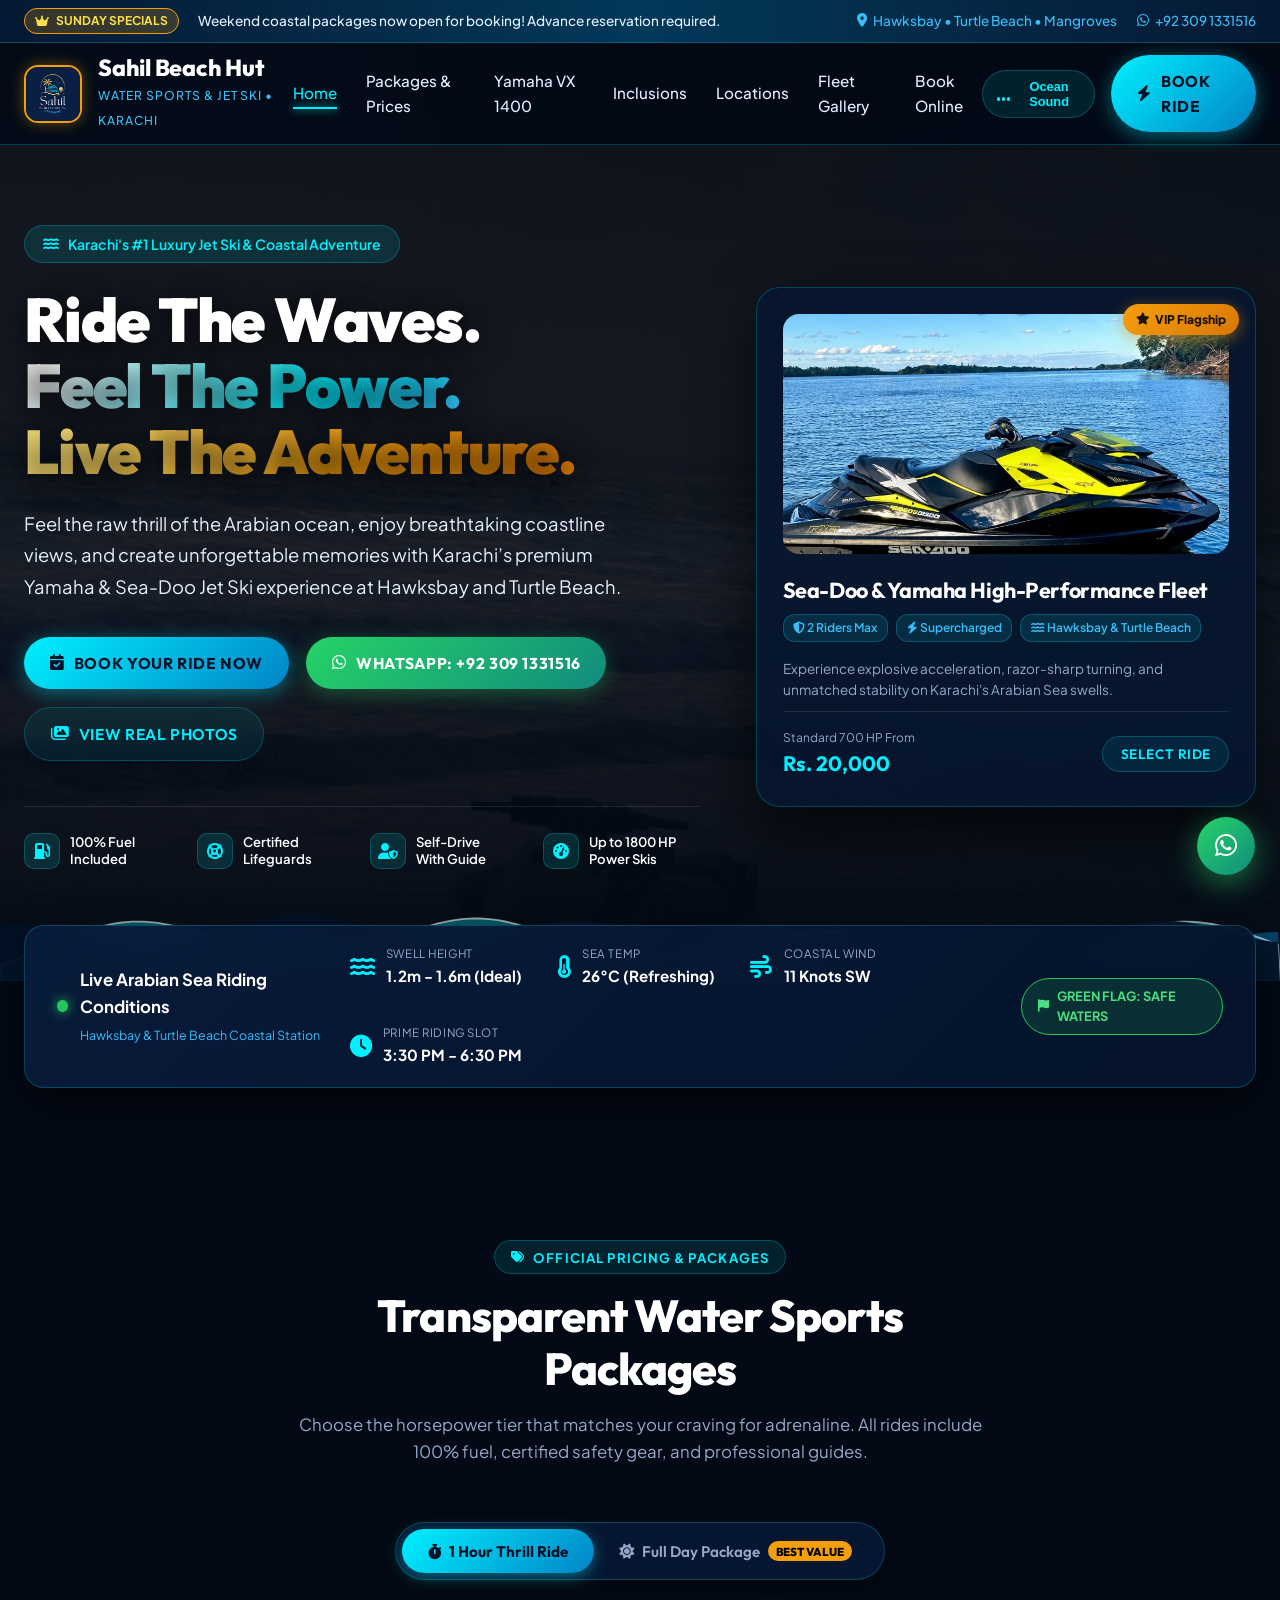
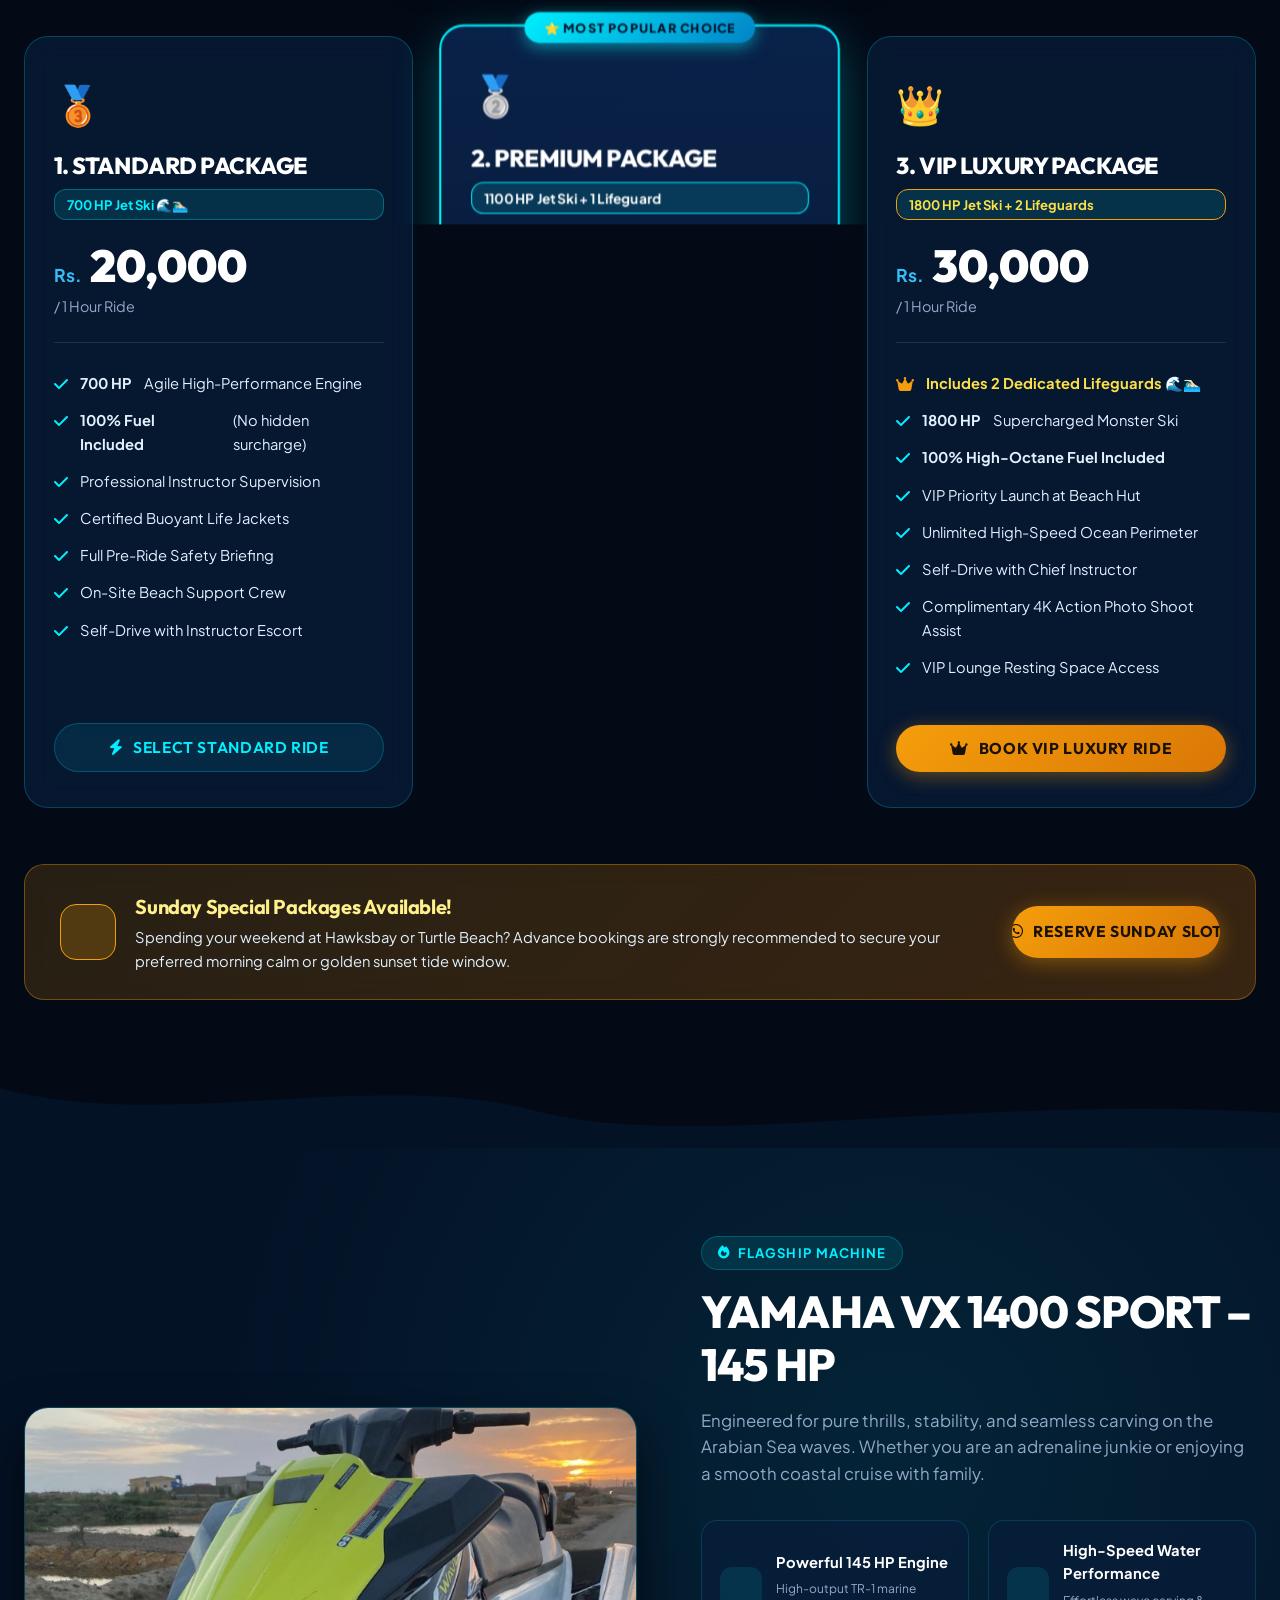
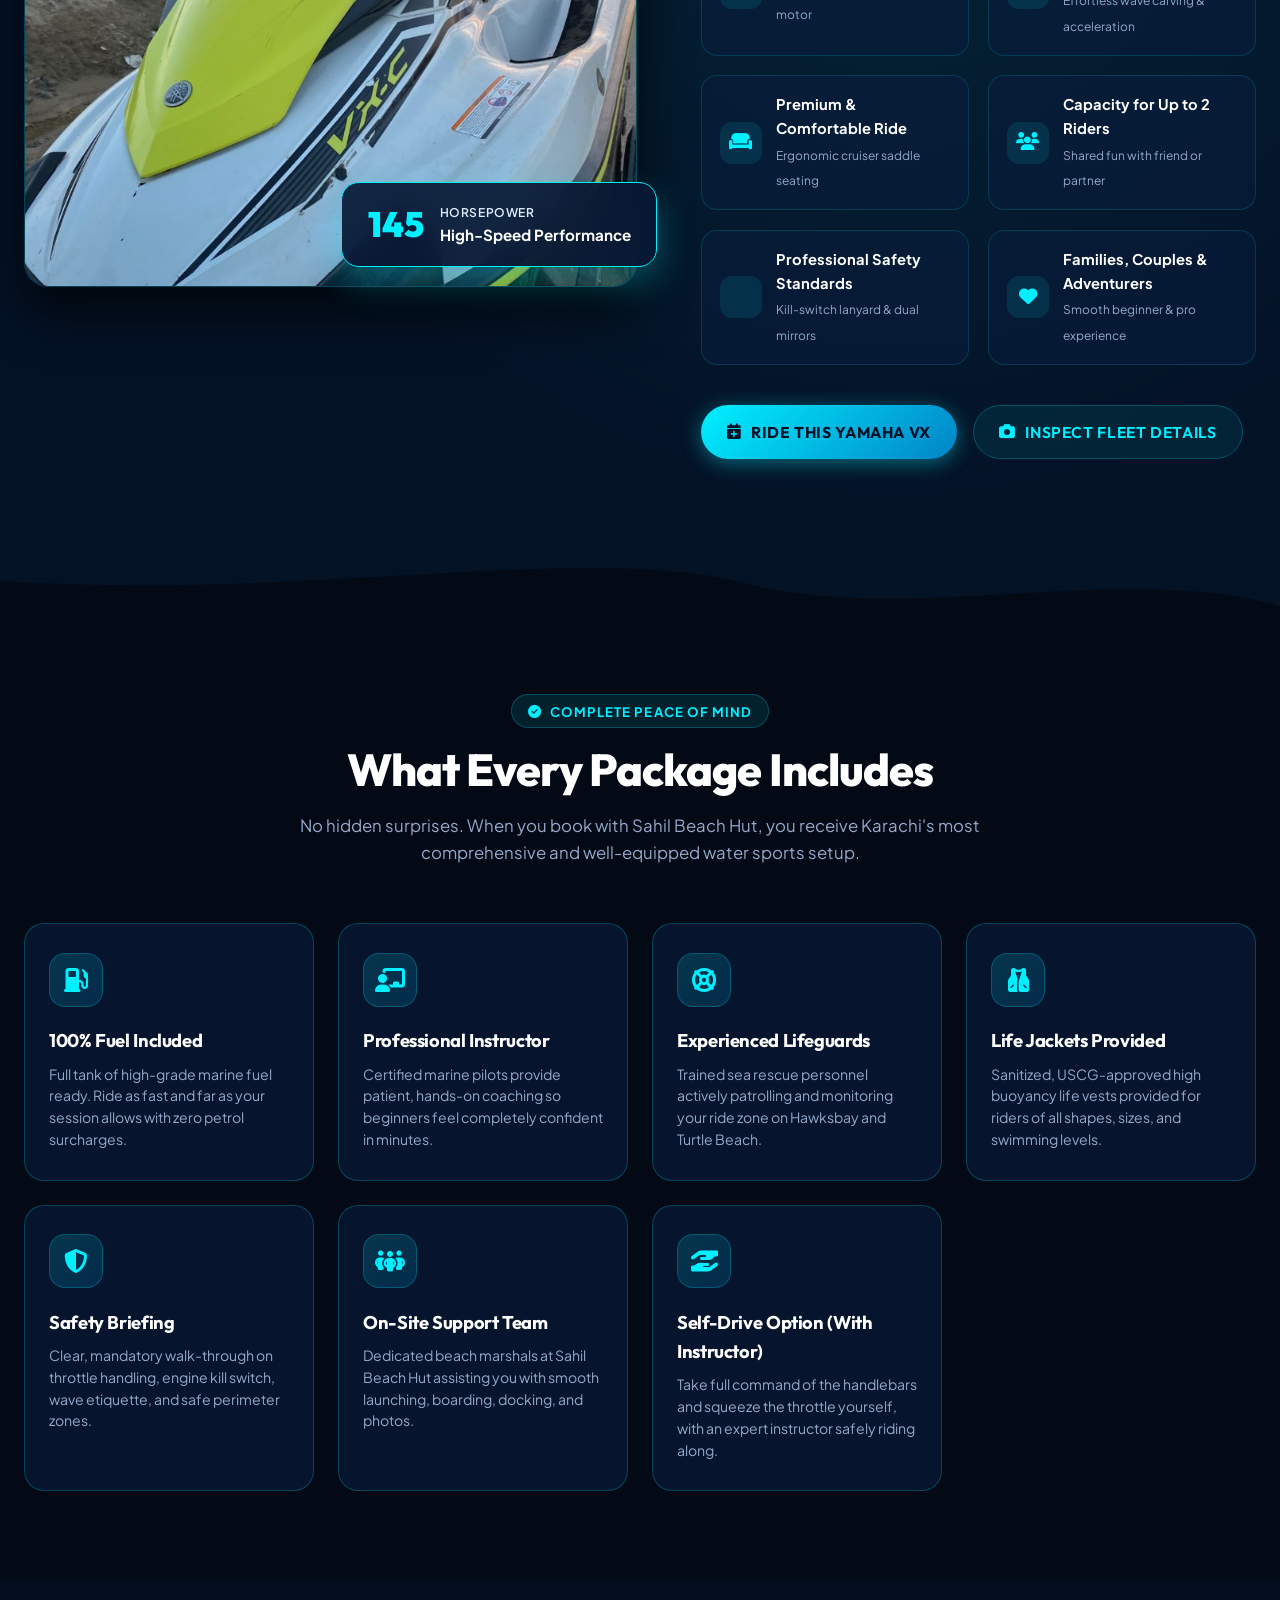
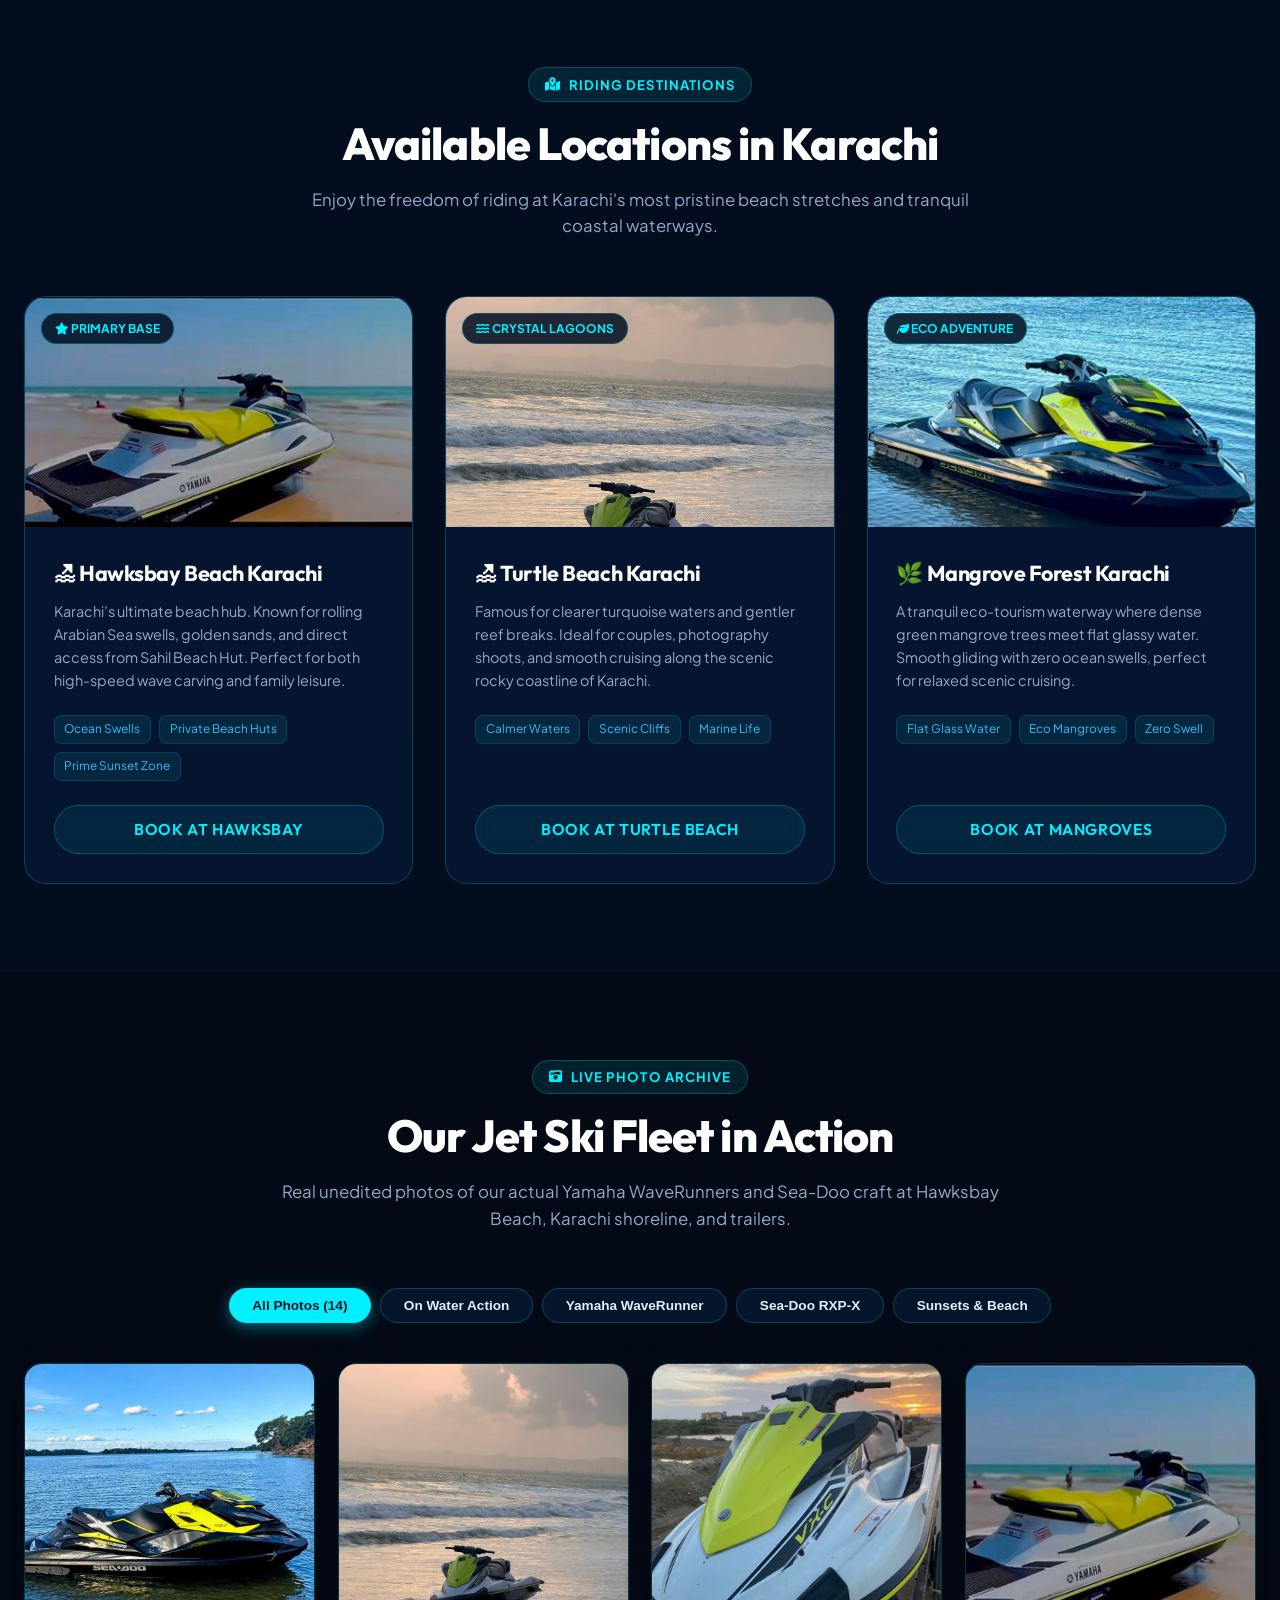
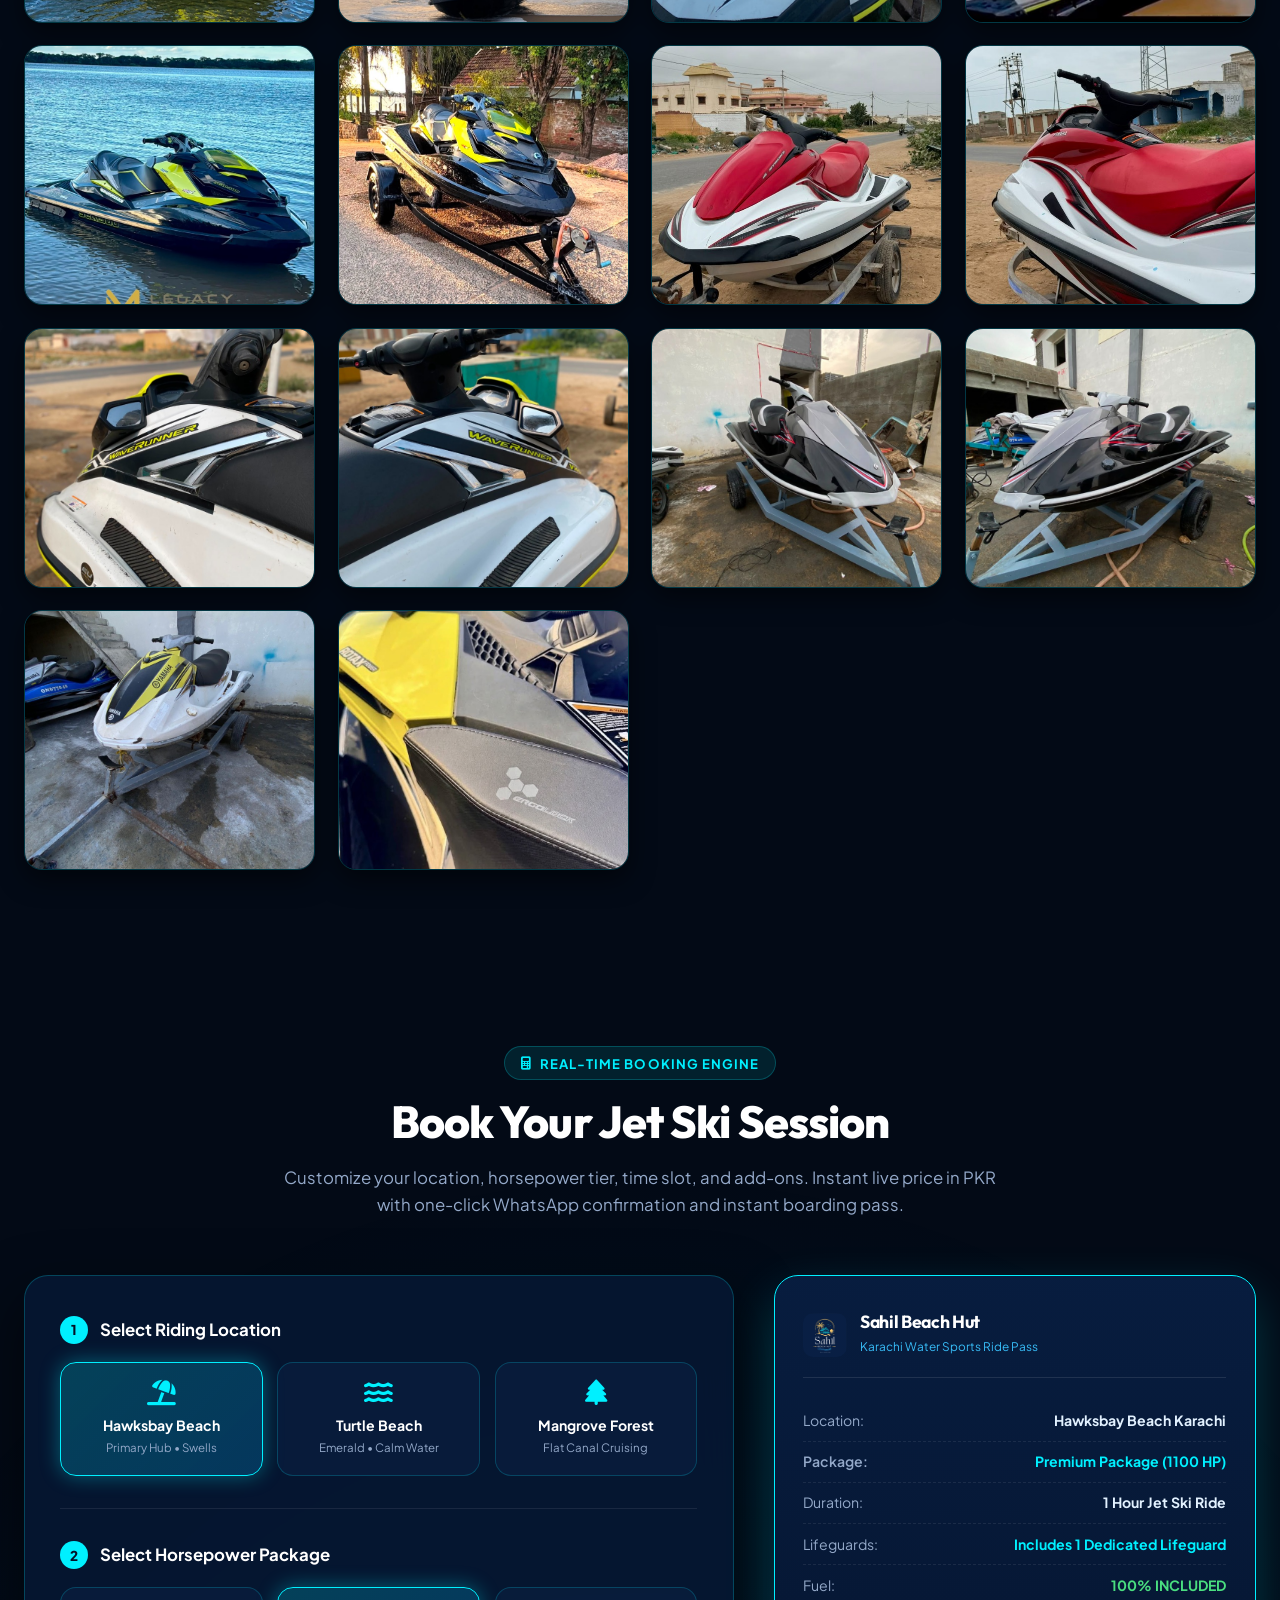
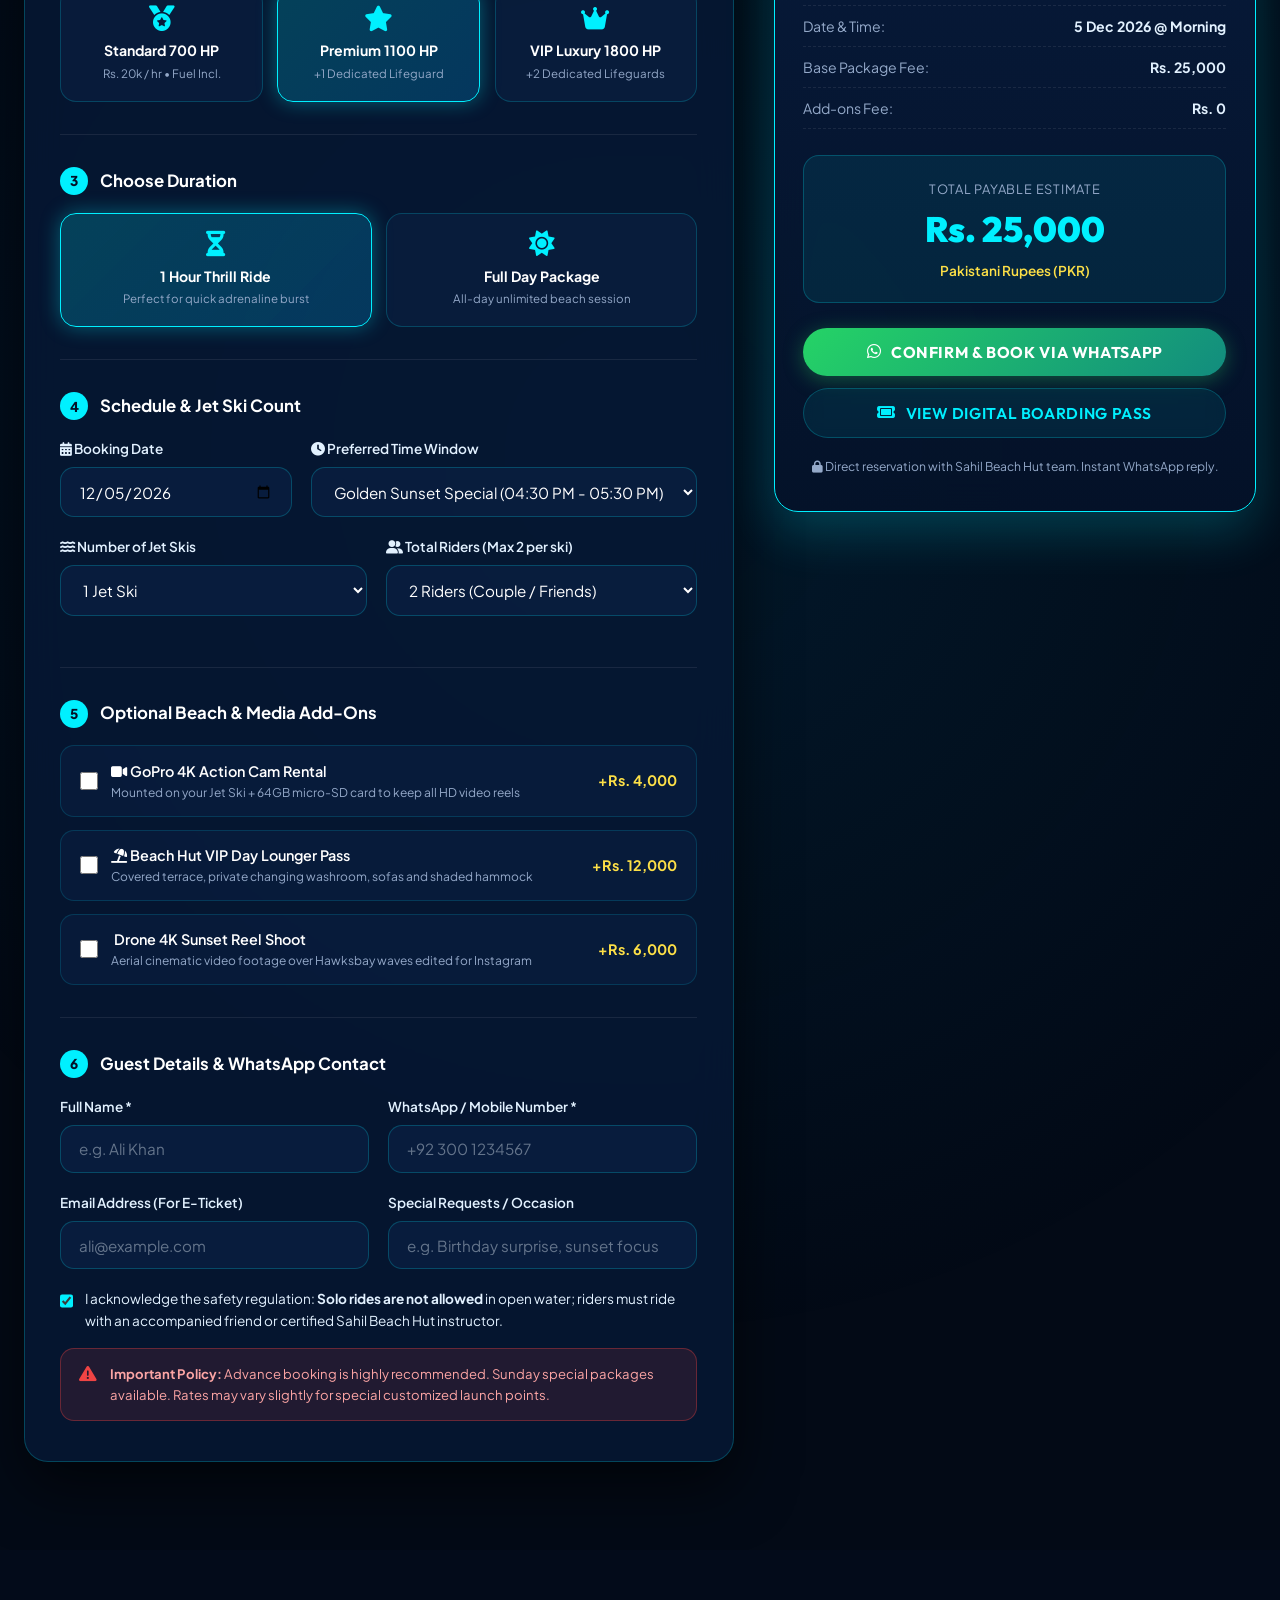
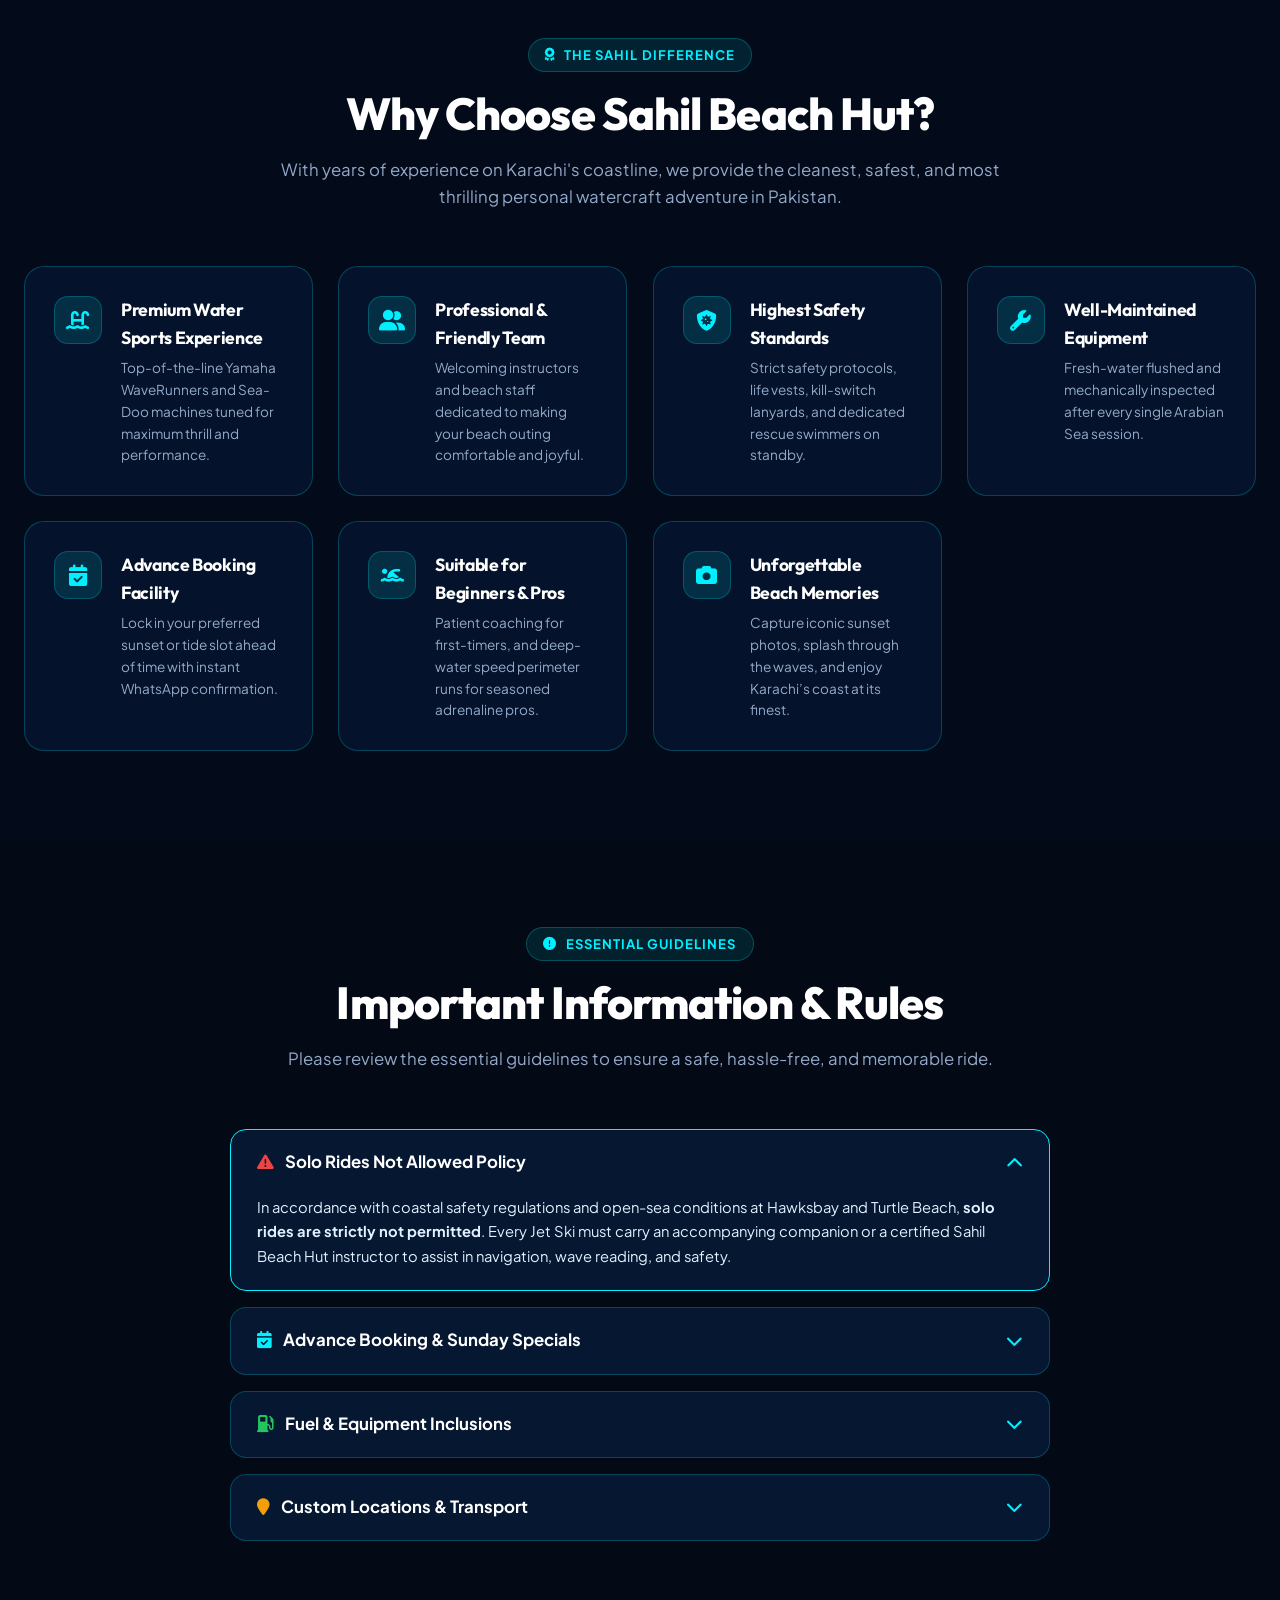
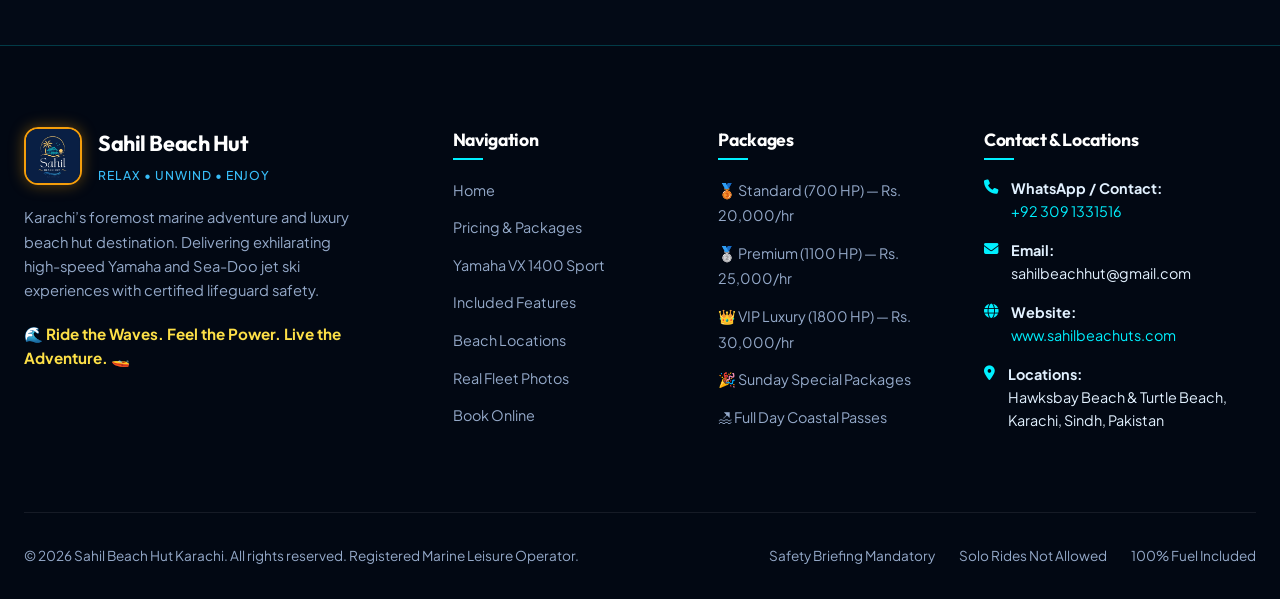
==== commit 7bc25de2: "Add files via upload" ====
--- a/index.html
+++ b/index.html
@@ -2,738 +2,1383 @@
 <html lang="en">
 <head>
   <meta charset="UTF-8">
-  <meta name="viewport" content="width=device-width, initial-scale=1.0, maximum-scale=5.0">
-  <title>Shail Jet Ski & Beach Hut Booking | Ride The Waves, Relax in Luxury</title>
-  
-  <!-- Tailwind CSS CDN -->
-  <script src="https://cdn.tailwindcss.com"></script>
-  
-  <!-- Font Awesome 6 Icons -->
+  <meta name="viewport" content="width=device-width, initial-scale=1.0">
+  <title>Sahil Beach Hut | Karachi's Premier Jet Ski & Water Sports Experience</title>
+  <meta name="description" content="Book high-performance Yamaha & Sea-Doo Jet Skis at Hawksbay Beach, Turtle Beach and Mangroves Karachi. 100% Fuel included, certified lifeguards, and luxury packages.">
+  <link rel="icon" type="image/jpeg" href="assets/images/logo.jpg">
+
+  <!-- Font Awesome Icons -->
   <link rel="stylesheet" href="https://cdnjs.cloudflare.com/ajax/libs/font-awesome/6.5.1/css/all.min.css">
   
-  <!-- Custom Stylesheet -->
+  <!-- Main Stylesheet -->
   <link rel="stylesheet" href="styles.css">
 </head>
-<body class="bg-slate-50 text-slate-800 antialiased min-h-screen flex flex-col selection:bg-sky-500 selection:text-white">
-
-  <!-- ================= TOP NOTICE BANNER ================= -->
-  <div class="bg-gradient-to-r from-sky-900 via-sky-800 to-cyan-900 text-white text-[11px] sm:text-xs py-2 px-3 sm:px-4 text-center font-medium">
-    <div class="max-w-7xl mx-auto flex items-center justify-center gap-2 flex-wrap">
-      <span class="bg-orange-500 text-white text-[10px] font-extrabold uppercase px-2 py-0.5 rounded-full shrink-0">Summer Special</span>
-      <span>Book any Jet Ski & get 25% OFF full-day beach hut rental! Code: <strong class="underline tracking-wider">SHAILOCEAN</strong></span>
-    </div>
+<body>
+
+  <!-- Floating Water Bubbles Layer -->
+  <div class="water-bubbles-bg"></div>
+
+  <!-- Top Announcement Bar -->
+  <aside class="top-notice-bar">
+    <div class="container notice-content">
+      <div class="notice-left">
+        <span class="notice-tag"><i class="fa-solid fa-crown"></i> SUNDAY SPECIALS</span>
+        <span>Weekend coastal packages now open for booking! Advance reservation required.</span>
+      </div>
+      <div class="notice-right">
+        <span class="notice-link"><i class="fa-solid fa-location-dot"></i> Hawksbay • Turtle Beach • Mangroves</span>
+        <a href="https://wa.me/923091331516" target="_blank" class="notice-link">
+          <i class="fa-brands fa-whatsapp"></i> +92 309 1331516
+        </a>
+      </div>
+    </div>
+  </aside>
+
+  <!-- Main Navigation -->
+  <header class="main-navbar">
+    <div class="container nav-wrap">
+      <div class="brand-box">
+        <img src="assets/images/logo.jpg" alt="Sahil Beach Hut Logo" class="brand-logo-img">
+        <div class="brand-text">
+          <h1>Sahil Beach Hut</h1>
+          <span class="brand-tagline">Water Sports & Jet Ski • Karachi</span>
+        </div>
+      </div>
+
+      <nav>
+        <ul class="nav-links">
+          <li><a href="#hero" class="nav-link active">Home</a></li>
+          <li><a href="#packages" class="nav-link">Packages & Prices</a></li>
+          <li><a href="#fleet" class="nav-link">Yamaha VX 1400</a></li>
+          <li><a href="#inclusions" class="nav-link">Inclusions</a></li>
+          <li><a href="#locations" class="nav-link">Locations</a></li>
+          <li><a href="#gallery" class="nav-link">Fleet Gallery</a></li>
+          <li><a href="#booking" class="nav-link">Book Online</a></li>
+        </ul>
+      </nav>
+
+      <div class="nav-actions">
+        <!-- Ambient Ocean Sound Synthesizer Toggle -->
+        <button id="sound-toggle" class="sound-toggle-btn" title="Toggle Calming Ocean Ambient Sound">
+          <div class="equalizer">
+            <span class="eq-bar"></span>
+            <span class="eq-bar"></span>
+            <span class="eq-bar"></span>
+          </div>
+          <span class="sound-label">Ocean Sound</span>
+        </button>
+
+        <a href="#booking" class="btn btn-cyan">
+          <i class="fa-solid fa-bolt"></i> Book Ride
+        </a>
+
+        <button class="menu-toggle" aria-label="Toggle navigation">
+          <i class="fa-solid fa-bars-staggered"></i>
+        </button>
+      </div>
+    </div>
+  </header>
+
+  <!-- Hero Section with Dynamic Water Canvas -->
+  <section id="hero" class="hero-section">
+    <div class="hero-bg-layer"></div>
+    <div class="hero-overlay"></div>
+
+    <div class="container hero-grid">
+      <div class="hero-content">
+        <div class="hero-pill">
+          <i class="fa-solid fa-water"></i>
+          <span>Karachi's #1 Luxury Jet Ski & Coastal Adventure</span>
+        </div>
+
+        <h1 class="hero-title">
+          Ride The Waves.<br>
+          <span class="text-cyan-gradient">Feel The Power.</span><br>
+          <span class="text-gold-gradient">Live The Adventure.</span>
+        </h1>
+
+        <p class="hero-subtitle">
+          Feel the raw thrill of the Arabian ocean, enjoy breathtaking coastline views, and create unforgettable memories with Karachi’s premium Yamaha & Sea-Doo Jet Ski experience at Hawksbay and Turtle Beach.
+        </p>
+
+        <div class="hero-btn-group">
+          <a href="#booking" class="btn btn-cyan">
+            <i class="fa-solid fa-calendar-check"></i> Book Your Ride Now
+          </a>
+          <a href="https://wa.me/923091331516?text=Hi%20Sahil%20Beach%20Hut!%20I%20am%20interested%20in%20booking%20a%20Jet%20Ski%20session." target="_blank" class="btn btn-whatsapp">
+            <i class="fa-brands fa-whatsapp"></i> WhatsApp: +92 309 1331516
+          </a>
+          <a href="#gallery" class="btn btn-outline-water">
+            <i class="fa-solid fa-images"></i> View Real Photos
+          </a>
+        </div>
+
+        <!-- Four Core Trust Perks -->
+        <div class="hero-perks">
+          <div class="perk-item">
+            <div class="perk-icon"><i class="fa-solid fa-gas-pump"></i></div>
+            <div class="perk-text">100% Fuel<br>Included</div>
+          </div>
+          <div class="perk-item">
+            <div class="perk-icon"><i class="fa-solid fa-life-ring"></i></div>
+            <div class="perk-text">Certified<br>Lifeguards</div>
+          </div>
+          <div class="perk-item">
+            <div class="perk-icon"><i class="fa-solid fa-user-shield"></i></div>
+            <div class="perk-text">Self-Drive<br>With Guide</div>
+          </div>
+          <div class="perk-item">
+            <div class="perk-icon"><i class="fa-solid fa-gauge-high"></i></div>
+            <div class="perk-text">Up to 1800 HP<br>Power Skis</div>
+          </div>
+        </div>
+      </div>
+
+      <!-- Hero Right Side Glass Featured Card -->
+      <div class="hero-feature-card">
+        <span class="card-badge-vip"><i class="fa-solid fa-star"></i> VIP Flagship</span>
+        <div class="card-img-wrap">
+          <img src="assets/images/seadoo-ocean-blue.jpg" alt="Sea-Doo High Performance Jet Ski in Ocean Water">
+        </div>
+        <div class="card-details">
+          <h3>Sea-Doo & Yamaha High-Performance Fleet</h3>
+          <div class="card-meta-tags">
+            <span class="meta-pill"><i class="fa-solid fa-shield-halved"></i> 2 Riders Max</span>
+            <span class="meta-pill"><i class="fa-solid fa-bolt"></i> Supercharged</span>
+            <span class="meta-pill"><i class="fa-solid fa-water"></i> Hawksbay & Turtle Beach</span>
+          </div>
+          <p style="font-size: 0.85rem; color: var(--text-muted); margin-bottom: 0.6rem;">
+            Experience explosive acceleration, razor-sharp turning, and unmatched stability on Karachi's Arabian Sea swells.
+          </p>
+          <div class="card-price-row">
+            <div class="price-item">
+              <span>Standard 700 HP From</span>
+              <strong>Rs. 20,000</strong>
+            </div>
+            <button onclick="selectPackageFromGrid('standard', 'hourly')" class="btn btn-outline-water" style="padding: 0.5rem 1.1rem; font-size: 0.85rem;">
+              Select Ride
+            </button>
+          </div>
+        </div>
+      </div>
+    </div>
+
+    <!-- Animated Water Wave Bottom Canvas -->
+    <canvas id="water-canvas"></canvas>
+  </section>
+
+  <!-- Live Marine Weather & Tide Advisory Widget (Karachi Coast) -->
+  <section class="container marine-weather-section">
+    <div class="weather-banner">
+      <div class="weather-header">
+        <div class="live-pulse"></div>
+        <div>
+          <strong style="font-size: 1.05rem; display: block; color: #fff;">Live Arabian Sea Riding Conditions</strong>
+          <span style="font-size: 0.78rem; color: var(--cyan-bright);">Hawksbay & Turtle Beach Coastal Station</span>
+        </div>
+      </div>
+
+      <div class="weather-stats">
+        <div class="weather-stat">
+          <i class="fa-solid fa-water"></i>
+          <div>
+            <span>Swell Height</span>
+            <strong>1.2m - 1.6m (Ideal)</strong>
+          </div>
+        </div>
+        <div class="weather-stat">
+          <i class="fa-solid fa-temperature-half"></i>
+          <div>
+            <span>Sea Temp</span>
+            <strong>26°C (Refreshing)</strong>
+          </div>
+        </div>
+        <div class="weather-stat">
+          <i class="fa-solid fa-wind"></i>
+          <div>
+            <span>Coastal Wind</span>
+            <strong>11 Knots SW</strong>
+          </div>
+        </div>
+        <div class="weather-stat">
+          <i class="fa-solid fa-clock"></i>
+          <div>
+            <span>Prime Riding Slot</span>
+            <strong>3:30 PM - 6:30 PM</strong>
+          </div>
+        </div>
+      </div>
+
+      <div class="marine-flag">
+        <i class="fa-solid fa-flag"></i> GREEN FLAG: SAFE WATERS
+      </div>
+    </div>
+  </section>
+
+  <!-- PACKAGES & PRICING SECTION -->
+  <section id="packages" class="section">
+    <div class="container">
+      <div class="section-head">
+        <span class="section-badge"><i class="fa-solid fa-tags"></i> Official Pricing & Packages</span>
+        <h2 class="section-title">Transparent Water Sports Packages</h2>
+        <p class="section-subtitle">
+          Choose the horsepower tier that matches your craving for adrenaline. All rides include 100% fuel, certified safety gear, and professional guides.
+        </p>
+      </div>
+
+      <!-- 1 Hour vs Full Day Toggle -->
+      <div class="pricing-toggle-wrap">
+        <div class="pricing-switcher">
+          <button class="toggle-btn active" data-duration="hourly">
+            <i class="fa-solid fa-stopwatch"></i> 1 Hour Thrill Ride
+          </button>
+          <button class="toggle-btn" data-duration="fullday">
+            <i class="fa-solid fa-sun"></i> Full Day Package <span class="savings-pill">BEST VALUE</span>
+          </button>
+        </div>
+      </div>
+
+      <!-- Pricing Cards Grid -->
+      <div class="pricing-grid">
+        
+        <!-- 1. STANDARD PACKAGE -->
+        <div class="pricing-card">
+          <div class="card-tier-icon">🥉</div>
+          <h3 class="card-tier-name">1. STANDARD PACKAGE</h3>
+          <span class="card-hp-badge">700 HP Jet Ski 🌊🏊🏻‍♂️</span>
+
+          <div class="card-price-box">
+            <span class="price-currency">Rs.</span>
+            <span class="price-amount" id="price-standard">20,000</span>
+            <span class="price-period price-period-label">/ 1 Hour Ride</span>
+          </div>
+
+          <ul class="pricing-features">
+            <li><i class="fa-solid fa-check"></i> <strong>700 HP</strong> Agile High-Performance Engine</li>
+            <li><i class="fa-solid fa-check"></i> <strong>100% Fuel Included</strong> (No hidden surcharge)</li>
+            <li><i class="fa-solid fa-check"></i> Professional Instructor Supervision</li>
+            <li><i class="fa-solid fa-check"></i> Certified Buoyant Life Jackets</li>
+            <li><i class="fa-solid fa-check"></i> Full Pre-Ride Safety Briefing</li>
+            <li><i class="fa-solid fa-check"></i> On-Site Beach Support Crew</li>
+            <li><i class="fa-solid fa-check"></i> Self-Drive with Instructor Escort</li>
+          </ul>
+
+          <button onclick="selectPackageFromGrid('standard')" class="btn btn-outline-water" style="width: 100%;">
+            <i class="fa-solid fa-bolt"></i> Select Standard Ride
+          </button>
+        </div>
+
+        <!-- 2. PREMIUM PACKAGE (Featured) -->
+        <div class="pricing-card featured-card">
+          <span class="card-top-tag">⭐ MOST POPULAR CHOICE</span>
+          <div class="card-tier-icon">🥈</div>
+          <h3 class="card-tier-name">2. PREMIUM PACKAGE</h3>
+          <span class="card-hp-badge" style="border-color: var(--cyan-primary); color: #fff;">1100 HP Jet Ski + 1 Lifeguard</span>
+
+          <div class="card-price-box">
+            <span class="price-currency">Rs.</span>
+            <span class="price-amount" id="price-premium" style="color: var(--cyan-primary);">25,000</span>
+            <span class="price-period price-period-label">/ 1 Hour Ride</span>
+          </div>
+
+          <ul class="pricing-features">
+            <li class="highlight"><i class="fa-solid fa-star"></i> <strong>Includes 1 Dedicated Lifeguard 🌊</strong></li>
+            <li><i class="fa-solid fa-check"></i> <strong>1100 HP</strong> High-Speed Water Beast</li>
+            <li><i class="fa-solid fa-check"></i> <strong>100% Fuel Included</strong> for full session</li>
+            <li><i class="fa-solid fa-check"></i> Professional Dedicated Instructor</li>
+            <li><i class="fa-solid fa-check"></i> Premium USCG Approved Life Jackets</li>
+            <li><i class="fa-solid fa-check"></i> High-Speed Ocean Perimeter Access</li>
+            <li><i class="fa-solid fa-check"></i> GoPro Action Cam Mounting Point</li>
+            <li><i class="fa-solid fa-check"></i> Sunday Special Rates Applicable</li>
+          </ul>
+
+          <button onclick="selectPackageFromGrid('premium')" class="btn btn-cyan" style="width: 100%;">
+            <i class="fa-solid fa-bolt"></i> Book Premium Package
+          </button>
+        </div>
+
+        <!-- 3. VIP LUXURY PACKAGE -->
+        <div class="pricing-card">
+          <div class="card-tier-icon">👑</div>
+          <h3 class="card-tier-name">3. VIP LUXURY PACKAGE</h3>
+          <span class="card-hp-badge" style="border-color: var(--gold-primary); color: var(--gold-light);">1800 HP Jet Ski + 2 Lifeguards</span>
+
+          <div class="card-price-box">
+            <span class="price-currency">Rs.</span>
+            <span class="price-amount" id="price-vip">30,000</span>
+            <span class="price-period price-period-label">/ 1 Hour Ride</span>
+          </div>
+
+          <ul class="pricing-features">
+            <li class="highlight"><i class="fa-solid fa-crown"></i> <strong>Includes 2 Dedicated Lifeguards 🌊🏊🏻‍♂️</strong></li>
+            <li><i class="fa-solid fa-check"></i> <strong>1800 HP</strong> Supercharged Monster Ski</li>
+            <li><i class="fa-solid fa-check"></i> <strong>100% High-Octane Fuel Included</strong></li>
+            <li><i class="fa-solid fa-check"></i> VIP Priority Launch at Beach Hut</li>
+            <li><i class="fa-solid fa-check"></i> Unlimited High-Speed Ocean Perimeter</li>
+            <li><i class="fa-solid fa-check"></i> Self-Drive with Chief Instructor</li>
+            <li><i class="fa-solid fa-check"></i> Complimentary 4K Action Photo Shoot Assist</li>
+            <li><i class="fa-solid fa-check"></i> VIP Lounge Resting Space Access</li>
+          </ul>
+
+          <button onclick="selectPackageFromGrid('vip')" class="btn btn-gold" style="width: 100%;">
+            <i class="fa-solid fa-crown"></i> Book VIP Luxury Ride
+          </button>
+        </div>
+
+      </div>
+
+      <!-- Sunday Special Callout Banner -->
+      <div class="sunday-special-box">
+        <div class="sunday-text">
+          <div class="sunday-icon"><i class="fa-solid fa-calendar-star"></i></div>
+          <div>
+            <h4>Sunday Special Packages Available!</h4>
+            <p>Spending your weekend at Hawksbay or Turtle Beach? Advance bookings are strongly recommended to secure your preferred morning calm or golden sunset tide window.</p>
+          </div>
+        </div>
+        <a href="https://wa.me/923091331516?text=Hi%20Sahil%20Beach%20Hut!%20I%20want%20to%20enquire%20about%20the%20Sunday%20Special%20Jet%20Ski%20package." target="_blank" class="btn btn-gold" style="white-space: nowrap;">
+          <i class="fa-brands fa-whatsapp"></i> Reserve Sunday Slot
+        </a>
+      </div>
+    </div>
+  </section>
+
+  <!-- Wave Divider -->
+  <div class="wave-divider">
+    <svg viewBox="0 0 1200 120" preserveAspectRatio="none">
+      <path d="M0,0 C150,90 350,-40 500,45 C650,130 900,10 1200,50 L1200,120 L0,120 Z" fill="#041226"></path>
+    </svg>
   </div>
 
-  <!-- ================= RESPONSIVE NAVIGATION ================= -->
-  <nav class="sticky top-0 z-40 glass-nav transition-all duration-300">
-    <div class="max-w-7xl mx-auto px-3 sm:px-6 lg:px-8">
-      <div class="flex items-center justify-between h-16 sm:h-20">
+  <!-- FEATURED JET SKI SPOTLIGHT: YAMAHA VX 1400 SPORT -->
+  <section id="fleet" class="section spotlight-section" style="background-color: #041226;">
+    <div class="container">
+      <div class="spotlight-wrap">
         
-        <!-- Logo -->
-        <a href="#" class="flex items-center gap-2.5 sm:gap-3 group shrink-0">
-          <div class="w-9 h-9 sm:w-11 sm:h-11 rounded-xl sm:rounded-2xl bg-gradient-to-tr from-sky-600 via-sky-500 to-cyan-400 flex items-center justify-center text-white shadow-md shadow-sky-500/25 group-hover:scale-105 transition">
-            <i class="fa-solid fa-water text-base sm:text-xl"></i>
-          </div>
+        <!-- Left Visual Side -->
+        <div class="spotlight-visual">
+          <img src="assets/images/yamaha-vxc-sunset.jpg" alt="Yamaha VX 1400 Sport WaveRunner in Golden Sunset" class="main-spotlight-img">
+          <div class="spotlight-badge-floating">
+            <div class="badge-hp-num">145</div>
+            <div>
+              <div class="badge-hp-label">HORSEPOWER</div>
+              <strong style="color: #fff; font-size: 0.95rem;">High-Speed Performance</strong>
+            </div>
+          </div>
+        </div>
+
+        <!-- Right Specs Side -->
+        <div class="spotlight-info">
+          <span class="section-badge"><i class="fa-solid fa-fire"></i> Flagship Machine</span>
+          <h2 class="section-title">YAMAHA VX 1400 SPORT – 145 HP</h2>
+          <p class="section-subtitle">
+            Engineered for pure thrills, stability, and seamless carving on the Arabian Sea waves. Whether you are an adrenaline junkie or enjoying a smooth coastal cruise with family.
+          </p>
+
+          <div class="spotlight-specs-grid">
+            <div class="spec-item">
+              <div class="spec-icon"><i class="fa-solid fa-engine"></i></div>
+              <div class="spec-info">
+                <strong>Powerful 145 HP Engine</strong>
+                <span>High-output TR-1 marine motor</span>
+              </div>
+            </div>
+
+            <div class="spec-item">
+              <div class="spec-icon"><i class="fa-solid fa-gauge-max"></i></div>
+              <div class="spec-info">
+                <strong>High-Speed Water Performance</strong>
+                <span>Effortless wave carving & acceleration</span>
+              </div>
+            </div>
+
+            <div class="spec-item">
+              <div class="spec-icon"><i class="fa-solid fa-couch"></i></div>
+              <div class="spec-info">
+                <strong>Premium & Comfortable Ride</strong>
+                <span>Ergonomic cruiser saddle seating</span>
+              </div>
+            </div>
+
+            <div class="spec-item">
+              <div class="spec-icon"><i class="fa-solid fa-users"></i></div>
+              <div class="spec-info">
+                <strong>Capacity for Up to 2 Riders</strong>
+                <span>Shared fun with friend or partner</span>
+              </div>
+            </div>
+
+            <div class="spec-item">
+              <div class="spec-icon"><i class="fa-solid fa-shield-check"></i></div>
+              <div class="spec-info">
+                <strong>Professional Safety Standards</strong>
+                <span>Kill-switch lanyard & dual mirrors</span>
+              </div>
+            </div>
+
+            <div class="spec-item">
+              <div class="spec-icon"><i class="fa-solid fa-heart"></i></div>
+              <div class="spec-info">
+                <strong>Families, Couples & Adventurers</strong>
+                <span>Smooth beginner & pro experience</span>
+              </div>
+            </div>
+          </div>
+
+          <div style="display: flex; gap: 1rem; flex-wrap: wrap;">
+            <button onclick="selectPackageFromGrid('premium')" class="btn btn-cyan">
+              <i class="fa-solid fa-calendar-plus"></i> Ride This Yamaha VX
+            </button>
+            <a href="#gallery" class="btn btn-outline-water">
+              <i class="fa-solid fa-camera"></i> Inspect Fleet Details
+            </a>
+          </div>
+        </div>
+
+      </div>
+    </div>
+  </section>
+
+  <!-- Wave Divider -->
+  <div class="wave-divider" style="transform: rotate(180deg); margin-top: -1px;">
+    <svg viewBox="0 0 1200 120" preserveAspectRatio="none">
+      <path d="M0,0 C150,90 350,-40 500,45 C650,130 900,10 1200,50 L1200,120 L0,120 Z" fill="#041226"></path>
+    </svg>
+  </div>
+
+  <!-- ALL PACKAGES INCLUDE (7 POINTS) -->
+  <section id="inclusions" class="section">
+    <div class="container">
+      <div class="section-head">
+        <span class="section-badge"><i class="fa-solid fa-circle-check"></i> Complete Peace of Mind</span>
+        <h2 class="section-title">What Every Package Includes</h2>
+        <p class="section-subtitle">
+          No hidden surprises. When you book with Sahil Beach Hut, you receive Karachi's most comprehensive and well-equipped water sports setup.
+        </p>
+      </div>
+
+      <div class="inclusions-grid">
+        <!-- 1 -->
+        <div class="inclusion-card">
+          <div class="inc-icon-wrap"><i class="fa-solid fa-gas-pump"></i></div>
+          <h4>100% Fuel Included</h4>
+          <p>Full tank of high-grade marine fuel ready. Ride as fast and far as your session allows with zero petrol surcharges.</p>
+        </div>
+
+        <!-- 2 -->
+        <div class="inclusion-card">
+          <div class="inc-icon-wrap"><i class="fa-solid fa-chalkboard-user"></i></div>
+          <h4>Professional Instructor</h4>
+          <p>Certified marine pilots provide patient, hands-on coaching so beginners feel completely confident in minutes.</p>
+        </div>
+
+        <!-- 3 -->
+        <div class="inclusion-card">
+          <div class="inc-icon-wrap"><i class="fa-solid fa-life-ring"></i></div>
+          <h4>Experienced Lifeguards</h4>
+          <p>Trained sea rescue personnel actively patrolling and monitoring your ride zone on Hawksbay and Turtle Beach.</p>
+        </div>
+
+        <!-- 4 -->
+        <div class="inclusion-card">
+          <div class="inc-icon-wrap"><i class="fa-solid fa-vest"></i></div>
+          <h4>Life Jackets Provided</h4>
+          <p>Sanitized, USCG-approved high buoyancy life vests provided for riders of all shapes, sizes, and swimming levels.</p>
+        </div>
+
+        <!-- 5 -->
+        <div class="inclusion-card">
+          <div class="inc-icon-wrap"><i class="fa-solid fa-shield-halved"></i></div>
+          <h4>Safety Briefing</h4>
+          <p>Clear, mandatory walk-through on throttle handling, engine kill switch, wave etiquette, and safe perimeter zones.</p>
+        </div>
+
+        <!-- 6 -->
+        <div class="inclusion-card">
+          <div class="inc-icon-wrap"><i class="fa-solid fa-people-group"></i></div>
+          <h4>On-Site Support Team</h4>
+          <p>Dedicated beach marshals at Sahil Beach Hut assisting you with smooth launching, boarding, docking, and photos.</p>
+        </div>
+
+        <!-- 7 -->
+        <div class="inclusion-card">
+          <div class="inc-icon-wrap"><i class="fa-solid fa-hand-holding-hand"></i></div>
+          <h4>Self-Drive Option (With Instructor)</h4>
+          <p>Take full command of the handlebars and squeeze the throttle yourself, with an expert instructor safely riding along.</p>
+        </div>
+      </div>
+    </div>
+  </section>
+
+  <!-- AVAILABLE LOCATIONS (3 SPOTS IN KARACHI) -->
+  <section id="locations" class="section" style="background: rgba(4, 15, 33, 0.7);">
+    <div class="container">
+      <div class="section-head">
+        <span class="section-badge"><i class="fa-solid fa-map-location-dot"></i> Riding Destinations</span>
+        <h2 class="section-title">Available Locations in Karachi</h2>
+        <p class="section-subtitle">
+          Enjoy the freedom of riding at Karachi's most pristine beach stretches and tranquil coastal waterways.
+        </p>
+      </div>
+
+      <div class="locations-grid">
+        <!-- 1. Hawksbay -->
+        <div class="location-card">
+          <div class="location-img-wrap">
+            <span class="location-tag"><i class="fa-solid fa-star"></i> PRIMARY BASE</span>
+            <img src="assets/images/yamaha-beach-shore.jpg" alt="Hawksbay Beach Karachi Jet Ski Ride">
+          </div>
+          <div class="location-content">
+            <div>
+              <h3>🏖 Hawksbay Beach Karachi</h3>
+              <p>Karachi’s ultimate beach hub. Known for rolling Arabian Sea swells, golden sands, and direct access from Sahil Beach Hut. Perfect for both high-speed wave carving and family leisure.</p>
+              <div class="location-perks-list">
+                <span class="loc-perk">Ocean Swells</span>
+                <span class="loc-perk">Private Beach Huts</span>
+                <span class="loc-perk">Prime Sunset Zone</span>
+              </div>
+            </div>
+            <button onclick="selectPackageFromGrid('premium', 'hourly')" class="btn btn-outline-water" style="width: 100%;">
+              Book at Hawksbay
+            </button>
+          </div>
+        </div>
+
+        <!-- 2. Turtle Beach -->
+        <div class="location-card">
+          <div class="location-img-wrap">
+            <span class="location-tag"><i class="fa-solid fa-water"></i> CRYSTAL LAGOONS</span>
+            <img src="assets/images/hero-jetski-sunset.jpg" alt="Turtle Beach Karachi Turquoise Coast">
+          </div>
+          <div class="location-content">
+            <div>
+              <h3>🏖 Turtle Beach Karachi</h3>
+              <p>Famous for clearer turquoise waters and gentler reef breaks. Ideal for couples, photography shoots, and smooth cruising along the scenic rocky coastline of Karachi.</p>
+              <div class="location-perks-list">
+                <span class="loc-perk">Calmer Waters</span>
+                <span class="loc-perk">Scenic Cliffs</span>
+                <span class="loc-perk">Marine Life</span>
+              </div>
+            </div>
+            <button onclick="selectPackageFromGrid('premium', 'hourly')" class="btn btn-outline-water" style="width: 100%;">
+              Book at Turtle Beach
+            </button>
+          </div>
+        </div>
+
+        <!-- 3. Mangrove Forest -->
+        <div class="location-card">
+          <div class="location-img-wrap">
+            <span class="location-tag"><i class="fa-solid fa-leaf"></i> ECO ADVENTURE</span>
+            <img src="assets/images/seadoo-water-reflection.jpg" alt="Mangrove Forest Karachi Calm Waterway Cruise">
+          </div>
+          <div class="location-content">
+            <div>
+              <h3>🌿 Mangrove Forest Karachi</h3>
+              <p>A tranquil eco-tourism waterway where dense green mangrove trees meet flat glassy water. Smooth gliding with zero ocean swells, perfect for relaxed scenic cruising.</p>
+              <div class="location-perks-list">
+                <span class="loc-perk">Flat Glass Water</span>
+                <span class="loc-perk">Eco Mangroves</span>
+                <span class="loc-perk">Zero Swell</span>
+              </div>
+            </div>
+            <button onclick="selectPackageFromGrid('premium', 'hourly')" class="btn btn-outline-water" style="width: 100%;">
+              Book at Mangroves
+            </button>
+          </div>
+        </div>
+      </div>
+    </div>
+  </section>
+
+  <!-- REAL FLEET PHOTO GALLERY (WITH 14 REAL IMAGES) -->
+  <section id="gallery" class="section">
+    <div class="container">
+      <div class="section-head">
+        <span class="section-badge"><i class="fa-solid fa-camera-retro"></i> Live Photo Archive</span>
+        <h2 class="section-title">Our Jet Ski Fleet in Action</h2>
+        <p class="section-subtitle">
+          Real unedited photos of our actual Yamaha WaveRunners and Sea-Doo craft at Hawksbay Beach, Karachi shoreline, and trailers.
+        </p>
+      </div>
+
+      <!-- Filter Tabs -->
+      <div class="gallery-filter-tabs">
+        <button class="filter-pill active" data-filter="all">All Photos (14)</button>
+        <button class="filter-pill" data-filter="water">On Water Action</button>
+        <button class="filter-pill" data-filter="yamaha">Yamaha WaveRunner</button>
+        <button class="filter-pill" data-filter="seadoo">Sea-Doo RXP-X</button>
+        <button class="filter-pill" data-filter="sunset">Sunsets & Beach</button>
+      </div>
+
+      <!-- Masonry Style Grid -->
+      <div class="gallery-grid">
+        
+        <!-- 1. Sea-Doo on Water -->
+        <div class="gallery-card" data-category="water seadoo">
+          <img src="assets/images/seadoo-ocean-blue.jpg" alt="Sea-Doo RXP-X 300 Supercharged in Water">
+          <div class="gallery-hover-overlay">
+            <h4>Sea-Doo High Performance Ski</h4>
+            <span>Calm turquoise water cruising • 1800 HP tier</span>
+            <div class="gallery-zoom-icon"><i class="fa-solid fa-expand"></i></div>
+          </div>
+        </div>
+
+        <!-- 2. Sunset shore wave -->
+        <div class="gallery-card" data-category="water sunset yamaha">
+          <img src="assets/images/hero-jetski-sunset.jpg" alt="Jet ski on beach water with evening waves">
+          <div class="gallery-hover-overlay">
+            <h4>Hawksbay Shoreline Waves</h4>
+            <span>Golden hour tides at Sahil Beach Hut</span>
+            <div class="gallery-zoom-icon"><i class="fa-solid fa-expand"></i></div>
+          </div>
+        </div>
+
+        <!-- 3. Yamaha VX-C Sunset -->
+        <div class="gallery-card" data-category="sunset yamaha">
+          <img src="assets/images/yamaha-vxc-sunset.jpg" alt="Yamaha VX-C WaveRunner sunset sky">
+          <div class="gallery-hover-overlay">
+            <h4>Yamaha VX-C WaveRunner</h4>
+            <span>Sunset horizon ride preparation</span>
+            <div class="gallery-zoom-icon"><i class="fa-solid fa-expand"></i></div>
+          </div>
+        </div>
+
+        <!-- 4. Yamaha on beach water -->
+        <div class="gallery-card" data-category="water yamaha">
+          <img src="assets/images/yamaha-beach-shore.jpg" alt="Yamaha WaveRunner floating near swimmers">
+          <div class="gallery-hover-overlay">
+            <h4>Arabian Sea Launch Point</h4>
+            <span>Hawksbay crystal surf and safe launch</span>
+            <div class="gallery-zoom-icon"><i class="fa-solid fa-expand"></i></div>
+          </div>
+        </div>
+
+        <!-- 5. Sea-Doo Water reflection -->
+        <div class="gallery-card" data-category="water seadoo">
+          <img src="assets/images/seadoo-water-reflection.jpg" alt="Sea-Doo reflecting on clear calm water">
+          <div class="gallery-hover-overlay">
+            <h4>Sea-Doo Luxury Watercraft</h4>
+            <span>Reflecting on glassy calm water</span>
+            <div class="gallery-zoom-icon"><i class="fa-solid fa-expand"></i></div>
+          </div>
+        </div>
+
+        <!-- 6. Sea-Doo Golden Hour trailer -->
+        <div class="gallery-card" data-category="sunset seadoo">
+          <img src="assets/images/seadoo-golden-hour.jpg" alt="Sea-Doo on custom trailer during golden hour">
+          <div class="gallery-hover-overlay">
+            <h4>Aggressive Hull & Aerodynamics</h4>
+            <span>Golden sunset beach trailer dispatch</span>
+            <div class="gallery-zoom-icon"><i class="fa-solid fa-expand"></i></div>
+          </div>
+        </div>
+
+        <!-- 7. Red Yamaha front -->
+        <div class="gallery-card" data-category="yamaha">
+          <img src="assets/images/yamaha-red-front.jpg" alt="Red and white Yamaha WaveRunner front view">
+          <div class="gallery-hover-overlay">
+            <h4>Yamaha 4-Stroke WaveRunner</h4>
+            <span>Crisp white & sports red styling</span>
+            <div class="gallery-zoom-icon"><i class="fa-solid fa-expand"></i></div>
+          </div>
+        </div>
+
+        <!-- 8. Red Yamaha cockpit -->
+        <div class="gallery-card" data-category="yamaha">
+          <img src="assets/images/yamaha-red-cockpit.jpg" alt="Yamaha steering and comfortable saddle">
+          <div class="gallery-hover-overlay">
+            <h4>Ergonomic Saddle Seating</h4>
+            <span>2-person comfort and control grip</span>
+            <div class="gallery-zoom-icon"><i class="fa-solid fa-expand"></i></div>
+          </div>
+        </div>
+
+        <!-- 9. Yamaha WaveRunner Side Profile -->
+        <div class="gallery-card" data-category="yamaha">
+          <img src="assets/images/yamaha-waverunner-side.jpg" alt="Yamaha WaveRunner side profile">
+          <div class="gallery-hover-overlay">
+            <h4>Yamaha WaveRunner Decals</h4>
+            <span>Aerodynamic sports hydro-chassis</span>
+            <div class="gallery-zoom-icon"><i class="fa-solid fa-expand"></i></div>
+          </div>
+        </div>
+
+        <!-- 10. Controls & Mirrors -->
+        <div class="gallery-card" data-category="yamaha">
+          <img src="assets/images/yamaha-controls.jpg" alt="Handlebars, killswitch and safety mirrors">
+          <div class="gallery-hover-overlay">
+            <h4>Safety Controls & Mirrors</h4>
+            <span>Precision throttle and quick-stop lanyard</span>
+            <div class="gallery-zoom-icon"><i class="fa-solid fa-expand"></i></div>
+          </div>
+        </div>
+
+        <!-- 11. Sleek Black Yamaha Front -->
+        <div class="gallery-card" data-category="yamaha">
+          <img src="assets/images/yamaha-black-silver-front.jpg" alt="Sleek black and silver Yamaha on trailer">
+          <div class="gallery-hover-overlay">
+            <h4>Metallic Black Yamaha Edition</h4>
+            <span>High-speed stealth finish</span>
+            <div class="gallery-zoom-icon"><i class="fa-solid fa-expand"></i></div>
+          </div>
+        </div>
+
+        <!-- 12. Sleek Black Yamaha Side -->
+        <div class="gallery-card" data-category="yamaha">
+          <img src="assets/images/yamaha-black-silver-side.jpg" alt="Metallic black Yamaha side view">
+          <div class="gallery-hover-overlay">
+            <h4>Pristine Maintained Fleet</h4>
+            <span>Serviced after every salt-water run</span>
+            <div class="gallery-zoom-icon"><i class="fa-solid fa-expand"></i></div>
+          </div>
+        </div>
+
+        <!-- 13. White & Yellow Yamaha Front -->
+        <div class="gallery-card" data-category="yamaha">
+          <img src="assets/images/yamaha-yellow-dock.jpg" alt="White and yellow Yamaha WaveRunner at dock">
+          <div class="gallery-hover-overlay">
+            <h4>Yamaha Coastal Cruiser</h4>
+            <span>High-buoyancy stable family watercraft</span>
+            <div class="gallery-zoom-icon"><i class="fa-solid fa-expand"></i></div>
+          </div>
+        </div>
+
+        <!-- 14. Sea-Doo Ergolock Seat Detail -->
+        <div class="gallery-card" data-category="seadoo">
+          <img src="assets/images/seadoo-ergolock-detail.jpg" alt="Sea-Doo Ergolock racing seat detail">
+          <div class="gallery-hover-overlay">
+            <h4>Rotax Power & Ergolock Seat</h4>
+            <span>Locked-in rider positioning for rough waves</span>
+            <div class="gallery-zoom-icon"><i class="fa-solid fa-expand"></i></div>
+          </div>
+        </div>
+
+      </div>
+    </div>
+  </section>
+
+  <!-- Lightbox Modal -->
+  <div id="lightbox-modal" class="lightbox-modal">
+    <div class="lightbox-content">
+      <button id="lightbox-close" class="lightbox-close"><i class="fa-solid fa-xmark"></i></button>
+      <img id="lightbox-img" src="" alt="Jet Ski Fullscreen Preview" class="lightbox-img">
+      <div id="lightbox-caption" class="lightbox-caption"></div>
+    </div>
+  </div>
+
+  <!-- INTERACTIVE BOOKING ENGINE & CALCULATOR -->
+  <section id="booking" class="section booking-section">
+    <div class="container">
+      <div class="section-head">
+        <span class="section-badge"><i class="fa-solid fa-calculator"></i> Real-Time Booking Engine</span>
+        <h2 class="section-title">Book Your Jet Ski Session</h2>
+        <p class="section-subtitle">
+          Customize your location, horsepower tier, time slot, and add-ons. Instant live price in PKR with one-click WhatsApp confirmation and instant boarding pass.
+        </p>
+      </div>
+
+      <div class="booking-grid">
+        
+        <!-- Left Booking Form Steps -->
+        <div class="booking-form-box">
+          
+          <!-- Step 1: Location -->
+          <div class="booking-step">
+            <div class="step-label">
+              <span class="step-num">1</span>
+              <span>Select Riding Location</span>
+            </div>
+            <div class="options-pill-grid">
+              <div class="option-select-card option-location selected" data-location="Hawksbay Beach Karachi">
+                <i class="fa-solid fa-umbrella-beach"></i>
+                <span class="option-title">Hawksbay Beach</span>
+                <span class="option-sub">Primary Hub • Swells</span>
+              </div>
+              <div class="option-select-card option-location" data-location="Turtle Beach Karachi">
+                <i class="fa-solid fa-water"></i>
+                <span class="option-title">Turtle Beach</span>
+                <span class="option-sub">Emerald • Calm Water</span>
+              </div>
+              <div class="option-select-card option-location" data-location="Mangrove Forest Karachi">
+                <i class="fa-solid fa-tree"></i>
+                <span class="option-title">Mangrove Forest</span>
+                <span class="option-sub">Flat Canal Cruising</span>
+              </div>
+            </div>
+          </div>
+
+          <!-- Step 2: Package Tier -->
+          <div class="booking-step">
+            <div class="step-label">
+              <span class="step-num">2</span>
+              <span>Select Horsepower Package</span>
+            </div>
+            <div class="options-pill-grid">
+              <div class="option-select-card option-package" data-package="standard">
+                <i class="fa-solid fa-medal"></i>
+                <span class="option-title">Standard 700 HP</span>
+                <span class="option-sub">Rs. 20k / hr • Fuel Incl.</span>
+              </div>
+              <div class="option-select-card option-package selected" data-package="premium">
+                <i class="fa-solid fa-star"></i>
+                <span class="option-title">Premium 1100 HP</span>
+                <span class="option-sub">+1 Dedicated Lifeguard</span>
+              </div>
+              <div class="option-select-card option-package" data-package="vip">
+                <i class="fa-solid fa-crown"></i>
+                <span class="option-title">VIP Luxury 1800 HP</span>
+                <span class="option-sub">+2 Dedicated Lifeguards</span>
+              </div>
+            </div>
+          </div>
+
+          <!-- Step 3: Duration -->
+          <div class="booking-step">
+            <div class="step-label">
+              <span class="step-num">3</span>
+              <span>Choose Duration</span>
+            </div>
+            <div class="options-pill-grid" style="grid-template-columns: 1fr 1fr;">
+              <div class="option-select-card option-duration selected" data-duration="1hour">
+                <i class="fa-solid fa-hourglass-half"></i>
+                <span class="option-title">1 Hour Thrill Ride</span>
+                <span class="option-sub">Perfect for quick adrenaline burst</span>
+              </div>
+              <div class="option-select-card option-duration" data-duration="fullday">
+                <i class="fa-solid fa-sun"></i>
+                <span class="option-title">Full Day Package</span>
+                <span class="option-sub">All-day unlimited beach session</span>
+              </div>
+            </div>
+          </div>
+
+          <!-- Step 4: Date, Time & Quantity -->
+          <div class="booking-step">
+            <div class="step-label">
+              <span class="step-num">4</span>
+              <span>Schedule & Jet Ski Count</span>
+            </div>
+            <div class="form-row">
+              <div class="form-group">
+                <label for="booking-date"><i class="fa-solid fa-calendar-days"></i> Booking Date</label>
+                <input type="date" id="booking-date" class="form-input">
+              </div>
+              <div class="form-group">
+                <label for="booking-time"><i class="fa-solid fa-clock"></i> Preferred Time Window</label>
+                <select id="booking-time" class="form-select">
+                  <option value="Morning Breeze (09:00 AM - 10:00 AM)">Morning Breeze (09:00 AM - 10:00 AM)</option>
+                  <option value="Midday Sunshine (12:00 PM - 01:00 PM)">Midday Sunshine (12:00 PM - 01:00 PM)</option>
+                  <option value="Afternoon Surf (03:00 PM - 04:00 PM)">Afternoon Surf (03:00 PM - 04:00 PM)</option>
+                  <option value="Golden Sunset Special (04:30 PM - 05:30 PM)" selected>Golden Sunset Special (04:30 PM - 05:30 PM)</option>
+                  <option value="Full Day Exclusive (10:00 AM - 06:00 PM)">Full Day Exclusive (10:00 AM - 06:00 PM)</option>
+                </select>
+              </div>
+            </div>
+
+            <div class="form-row">
+              <div class="form-group">
+                <label for="booking-skis"><i class="fa-solid fa-water"></i> Number of Jet Skis</label>
+                <select id="booking-skis" class="form-select">
+                  <option value="1" selected>1 Jet Ski</option>
+                  <option value="2">2 Jet Skis (Dual Group Ride)</option>
+                  <option value="3">3 Jet Skis (Private Fleet)</option>
+                </select>
+              </div>
+              <div class="form-group">
+                <label for="booking-riders"><i class="fa-solid fa-user-group"></i> Total Riders (Max 2 per ski)</label>
+                <select id="booking-riders" class="form-select">
+                  <option value="1">1 Rider (Accompanied by Instructor)</option>
+                  <option value="2" selected>2 Riders (Couple / Friends)</option>
+                  <option value="4">3 to 4 Riders (Rotational)</option>
+                  <option value="6">5+ Riders (Family Group)</option>
+                </select>
+              </div>
+            </div>
+          </div>
+
+          <!-- Step 5: Optional Luxury Add-ons -->
+          <div class="booking-step">
+            <div class="step-label">
+              <span class="step-num">5</span>
+              <span>Optional Beach & Media Add-Ons</span>
+            </div>
+            <div class="addons-list">
+              <label class="addon-card">
+                <div class="addon-left">
+                  <input type="checkbox" class="addon-checkbox" data-name="GoPro 4K Action Cam Rental" data-price="4000">
+                  <div>
+                    <div class="addon-title"><i class="fa-solid fa-video"></i> GoPro 4K Action Cam Rental</div>
+                    <div class="addon-desc">Mounted on your Jet Ski + 64GB micro-SD card to keep all HD video reels</div>
+                  </div>
+                </div>
+                <div class="addon-price">+Rs. 4,000</div>
+              </label>
+
+              <label class="addon-card">
+                <div class="addon-left">
+                  <input type="checkbox" class="addon-checkbox" data-name="Beach Hut VIP Lounge Pass" data-price="12000">
+                  <div>
+                    <div class="addon-title"><i class="fa-solid fa-umbrella-beach"></i> Beach Hut VIP Day Lounger Pass</div>
+                    <div class="addon-desc">Covered terrace, private changing washroom, sofas and shaded hammock</div>
+                  </div>
+                </div>
+                <div class="addon-price">+Rs. 12,000</div>
+              </label>
+
+              <label class="addon-card">
+                <div class="addon-left">
+                  <input type="checkbox" class="addon-checkbox" data-name="Drone 4K Cinematic Reel" data-price="6000">
+                  <div>
+                    <div class="addon-title"><i class="fa-solid fa-drone"></i> Drone 4K Sunset Reel Shoot</div>
+                    <div class="addon-desc">Aerial cinematic video footage over Hawksbay waves edited for Instagram</div>
+                  </div>
+                </div>
+                <div class="addon-price">+Rs. 6,000</div>
+              </label>
+            </div>
+          </div>
+
+          <!-- Step 6: Guest Contact Details -->
+          <div class="booking-step">
+            <div class="step-label">
+              <span class="step-num">6</span>
+              <span>Guest Details & WhatsApp Contact</span>
+            </div>
+            <div class="form-row">
+              <div class="form-group">
+                <label for="guest-name">Full Name *</label>
+                <input type="text" id="guest-name" class="form-input" placeholder="e.g. Ali Khan" required>
+              </div>
+              <div class="form-group">
+                <label for="guest-phone">WhatsApp / Mobile Number *</label>
+                <input type="tel" id="guest-phone" class="form-input" placeholder="+92 300 1234567" required>
+              </div>
+            </div>
+
+            <div class="form-row">
+              <div class="form-group">
+                <label for="guest-email">Email Address (For E-Ticket)</label>
+                <input type="email" id="guest-email" class="form-input" placeholder="ali@example.com">
+              </div>
+              <div class="form-group">
+                <label for="guest-notes">Special Requests / Occasion</label>
+                <input type="text" id="guest-notes" class="form-input" placeholder="e.g. Birthday surprise, sunset focus">
+              </div>
+            </div>
+
+            <!-- Solo Ride Safety Regulation Checkbox -->
+            <label style="display: flex; align-items: flex-start; gap: 0.75rem; cursor: pointer; margin-top: 1rem;">
+              <input type="checkbox" id="solo-waiver-check" class="addon-checkbox" checked style="margin-top: 0.2rem;">
+              <span style="font-size: 0.85rem; color: var(--text-foam);">
+                I acknowledge the safety regulation: <strong>Solo rides are not allowed</strong> in open water; riders must ride with an accompanied friend or certified Sahil Beach Hut instructor.
+              </span>
+            </label>
+
+            <div class="safety-warning-banner">
+              <i class="fa-solid fa-triangle-exclamation"></i>
+              <div>
+                <strong>Important Policy:</strong> Advance booking is highly recommended. Sunday special packages available. Rates may vary slightly for special customized launch points.
+              </div>
+            </div>
+          </div>
+
+        </div>
+
+        <!-- Right Summary Sidebar Card -->
+        <aside class="booking-summary-sticky">
+          <div class="summary-brand">
+            <img src="assets/images/logo.jpg" alt="Sahil Beach Hut Logo">
+            <div>
+              <h4>Sahil Beach Hut</h4>
+              <span>Karachi Water Sports Ride Pass</span>
+            </div>
+          </div>
+
+          <ul class="receipt-breakdown">
+            <li class="receipt-item">
+              <span>Location:</span>
+              <strong id="sum-location">Hawksbay Beach Karachi</strong>
+            </li>
+            <li class="receipt-item highlight-row">
+              <span>Package:</span>
+              <strong id="sum-package">Premium (1100 HP)</strong>
+            </li>
+            <li class="receipt-item">
+              <span>Duration:</span>
+              <strong id="sum-duration">1 Hour Jet Ski Ride</strong>
+            </li>
+            <li class="receipt-item">
+              <span>Lifeguards:</span>
+              <strong id="sum-lifeguards" style="color: var(--cyan-primary);">Includes 1 Lifeguard</strong>
+            </li>
+            <li class="receipt-item">
+              <span>Fuel:</span>
+              <strong style="color: #4ade80;">100% INCLUDED</strong>
+            </li>
+            <li class="receipt-item">
+              <span>Date & Time:</span>
+              <strong id="sum-datetime">Today @ 04:30 PM</strong>
+            </li>
+            <li class="receipt-item">
+              <span>Base Package Fee:</span>
+              <strong id="sum-base-price">Rs. 25,000</strong>
+            </li>
+            <li class="receipt-item">
+              <span>Add-ons Fee:</span>
+              <strong id="sum-addons-price">Rs. 0</strong>
+            </li>
+          </ul>
+
+          <div class="total-due-box">
+            <span class="total-due-label">Total Payable Estimate</span>
+            <div class="total-due-amount" id="sum-total-price">Rs. 25,000</div>
+            <span class="total-due-pkr">Pakistani Rupees (PKR)</span>
+          </div>
+
+          <div class="action-buttons-box">
+            <button id="btn-book-whatsapp" class="btn btn-whatsapp" style="width: 100%;">
+              <i class="fa-brands fa-whatsapp"></i> Confirm & Book via WhatsApp
+            </button>
+            <button id="btn-get-ticket" class="btn btn-outline-water" style="width: 100%;">
+              <i class="fa-solid fa-ticket"></i> View Digital Boarding Pass
+            </button>
+          </div>
+
+          <div style="margin-top: 1.2rem; text-align: center; font-size: 0.76rem; color: var(--text-muted);">
+            <i class="fa-solid fa-lock"></i> Direct reservation with Sahil Beach Hut team. Instant WhatsApp reply.
+          </div>
+        </aside>
+
+      </div>
+    </div>
+  </section>
+
+  <!-- WHY CHOOSE US (7 USER POINTS) -->
+  <section class="section" style="background: rgba(4, 12, 28, 0.85);">
+    <div class="container">
+      <div class="section-head">
+        <span class="section-badge"><i class="fa-solid fa-award"></i> The Sahil Difference</span>
+        <h2 class="section-title">Why Choose Sahil Beach Hut?</h2>
+        <p class="section-subtitle">
+          With years of experience on Karachi's coastline, we provide the cleanest, safest, and most thrilling personal watercraft adventure in Pakistan.
+        </p>
+      </div>
+
+      <div class="why-us-grid">
+        <div class="why-card">
+          <div class="why-icon"><i class="fa-solid fa-water-ladder"></i></div>
+          <div class="why-info">
+            <h4>Premium Water Sports Experience</h4>
+            <p>Top-of-the-line Yamaha WaveRunners and Sea-Doo machines tuned for maximum thrill and performance.</p>
+          </div>
+        </div>
+
+        <div class="why-card">
+          <div class="why-icon"><i class="fa-solid fa-user-group"></i></div>
+          <div class="why-info">
+            <h4>Professional & Friendly Team</h4>
+            <p>Welcoming instructors and beach staff dedicated to making your beach outing comfortable and joyful.</p>
+          </div>
+        </div>
+
+        <div class="why-card">
+          <div class="why-icon"><i class="fa-solid fa-shield-virus"></i></div>
+          <div class="why-info">
+            <h4>Highest Safety Standards</h4>
+            <p>Strict safety protocols, life vests, kill-switch lanyards, and dedicated rescue swimmers on standby.</p>
+          </div>
+        </div>
+
+        <div class="why-card">
+          <div class="why-icon"><i class="fa-solid fa-wrench"></i></div>
+          <div class="why-info">
+            <h4>Well-Maintained Equipment</h4>
+            <p>Fresh-water flushed and mechanically inspected after every single Arabian Sea session.</p>
+          </div>
+        </div>
+
+        <div class="why-card">
+          <div class="why-icon"><i class="fa-solid fa-calendar-check"></i></div>
+          <div class="why-info">
+            <h4>Advance Booking Facility</h4>
+            <p>Lock in your preferred sunset or tide slot ahead of time with instant WhatsApp confirmation.</p>
+          </div>
+        </div>
+
+        <div class="why-card">
+          <div class="why-icon"><i class="fa-solid fa-person-swimming"></i></div>
+          <div class="why-info">
+            <h4>Suitable for Beginners & Pros</h4>
+            <p>Patient coaching for first-timers, and deep-water speed perimeter runs for seasoned adrenaline pros.</p>
+          </div>
+        </div>
+
+        <div class="why-card">
+          <div class="why-icon"><i class="fa-solid fa-camera"></i></div>
+          <div class="why-info">
+            <h4>Unforgettable Beach Memories</h4>
+            <p>Capture iconic sunset photos, splash through the waves, and enjoy Karachi’s coast at its finest.</p>
+          </div>
+        </div>
+      </div>
+    </div>
+  </section>
+
+  <!-- IMPORTANT INFORMATION & RULES ACCORDION -->
+  <section class="section">
+    <div class="container">
+      <div class="section-head">
+        <span class="section-badge"><i class="fa-solid fa-circle-exclamation"></i> Essential Guidelines</span>
+        <h2 class="section-title">Important Information & Rules</h2>
+        <p class="section-subtitle">
+          Please review the essential guidelines to ensure a safe, hassle-free, and memorable ride.
+        </p>
+      </div>
+
+      <div class="rules-container">
+        
+        <div class="accordion-item active">
+          <div class="accordion-header">
+            <span><i class="fa-solid fa-triangle-exclamation" style="color: #ef4444; margin-right: 0.5rem;"></i> Solo Rides Not Allowed Policy</span>
+            <i class="fa-solid fa-chevron-down chevron"></i>
+          </div>
+          <div class="accordion-body">
+            In accordance with coastal safety regulations and open-sea conditions at Hawksbay and Turtle Beach, <strong>solo rides are strictly not permitted</strong>. Every Jet Ski must carry an accompanying companion or a certified Sahil Beach Hut instructor to assist in navigation, wave reading, and safety.
+          </div>
+        </div>
+
+        <div class="accordion-item">
+          <div class="accordion-header">
+            <span><i class="fa-solid fa-calendar-check" style="color: var(--cyan-primary); margin-right: 0.5rem;"></i> Advance Booking & Sunday Specials</span>
+            <i class="fa-solid fa-chevron-down chevron"></i>
+          </div>
+          <div class="accordion-body">
+            Advance booking is strongly recommended, especially for weekends and Sundays. We offer special Sunday beach packages which bundle jet ski time with hut resting zones. Same-day walk-ins are subject to beach availability and tide conditions.
+          </div>
+        </div>
+
+        <div class="accordion-item">
+          <div class="accordion-header">
+            <span><i class="fa-solid fa-gas-pump" style="color: #22c55e; margin-right: 0.5rem;"></i> Fuel & Equipment Inclusions</span>
+            <i class="fa-solid fa-chevron-down chevron"></i>
+          </div>
+          <div class="accordion-body">
+            All quoted prices for Standard, Premium, and VIP packages <strong>include 100% fuel</strong>. There are no surprise refuel fees. Life jackets, safety briefing, and ground support are fully covered.
+          </div>
+        </div>
+
+        <div class="accordion-item">
+          <div class="accordion-header">
+            <span><i class="fa-solid fa-location-pin" style="color: var(--gold-primary); margin-right: 0.5rem;"></i> Custom Locations & Transport</span>
+            <i class="fa-solid fa-chevron-down chevron"></i>
+          </div>
+          <div class="accordion-body">
+            Our primary launch base is Hawksbay Beach and Turtle Beach Karachi. For custom private bookings at Mangrove Forest or exclusive private beach huts along the Sindh coast, trailer logistics and permit rates may vary slightly. Contact us on WhatsApp for tailored quotes.
+          </div>
+        </div>
+
+      </div>
+    </div>
+  </section>
+
+  <!-- DIGITAL BOARDING PASS / E-TICKET MODAL -->
+  <div id="ticket-modal" class="ticket-modal">
+    <div class="boarding-pass-wrap">
+      
+      <div class="ticket-header">
+        <div class="ticket-brand">
+          <img src="assets/images/logo.jpg" alt="Sahil Beach Hut Logo">
           <div>
-            <div class="font-extrabold font-heading text-lg sm:text-xl tracking-tight text-slate-900 flex items-center gap-1">
-              <span>Shail</span>
-              <span class="text-sky-600">Jet Ski</span>
-              <span class="text-[10px] sm:text-xs font-semibold px-1.5 py-0.2 rounded bg-sky-100 text-sky-800">& Huts</span>
-            </div>
-            <p class="hidden sm:block text-[10px] font-medium tracking-widest text-slate-400 uppercase">Coastal Watersports & Cabanas</p>
-          </div>
-        </a>
-
-        <!-- Desktop Navigation Links -->
-        <div class="hidden lg:flex items-center gap-7 font-medium text-sm text-slate-600">
-          <a href="#catalogSection" class="hover:text-sky-600 transition">Fleet & Huts</a>
-          <a href="#combos" class="hover:text-sky-600 transition">Combo Passes</a>
-          <a href="#amenities" class="hover:text-sky-600 transition">Safety & Standards</a>
-          <a href="#reviews" class="hover:text-sky-600 transition">Reviews</a>
-          <a href="#location" class="hover:text-sky-600 transition">Beach Location</a>
-          <a href="#faq" class="hover:text-sky-600 transition">FAQ</a>
-        </div>
-
-        <!-- Right Side Controls -->
-        <div class="flex items-center gap-2 sm:gap-3">
-          
-          <!-- Currency Dropdown (Desktop & Tablet) -->
-          <div class="relative group hidden sm:block">
-            <button class="flex items-center gap-1 text-xs font-bold text-slate-700 bg-slate-100 hover:bg-slate-200 px-2.5 sm:px-3 py-2 rounded-xl transition">
-              <i class="fa-solid fa-coins text-slate-400 mr-1"></i>
-              <span id="currencyLabel">USD</span>
-              <i class="fa-solid fa-chevron-down text-[10px] ml-1 text-slate-400"></i>
-            </button>
-            <div class="absolute right-0 mt-1 w-32 bg-white rounded-xl shadow-xl border border-slate-100 py-1 hidden group-hover:block z-50">
-              <button onclick="setCurrency('USD')" class="w-full text-left px-3 py-1.5 text-xs text-slate-700 hover:bg-sky-50 hover:text-sky-600 font-semibold flex justify-between">USD ($) <span>🇺🇸</span></button>
-              <button onclick="setCurrency('EUR')" class="w-full text-left px-3 py-1.5 text-xs text-slate-700 hover:bg-sky-50 hover:text-sky-600 font-semibold flex justify-between">EUR (€) <span>🇪🇺</span></button>
-              <button onclick="setCurrency('GBP')" class="w-full text-left px-3 py-1.5 text-xs text-slate-700 hover:bg-sky-50 hover:text-sky-600 font-semibold flex justify-between">GBP (£) <span>🇬🇧</span></button>
-              <button onclick="setCurrency('AED')" class="w-full text-left px-3 py-1.5 text-xs text-slate-700 hover:bg-sky-50 hover:text-sky-600 font-semibold flex justify-between">AED <span>🇦🇪</span></button>
-              <button onclick="setCurrency('CAD')" class="w-full text-left px-3 py-1.5 text-xs text-slate-700 hover:bg-sky-50 hover:text-sky-600 font-semibold flex justify-between">CAD ($) <span>🇨🇦</span></button>
-            </div>
-          </div>
-
-          <!-- My Bookings Button -->
-          <button onclick="openMyBookingsModal()" class="relative p-2 sm:px-3 sm:py-2 rounded-xl border border-slate-200 hover:border-sky-300 hover:bg-sky-50 text-slate-700 text-xs font-bold transition flex items-center gap-1.5" title="View Boarding Passes">
-            <i class="fa-solid fa-calendar-check text-sky-600 text-sm"></i>
-            <span class="hidden md:inline">My Bookings</span>
-            <span id="myBookingsBadge" class="hidden w-4 h-4 sm:w-5 sm:h-5 rounded-full bg-orange-500 text-white text-[9px] sm:text-[10px] font-bold flex items-center justify-center">0</span>
-          </button>
-
-          <!-- Book Now CTA (Hidden on tiny phones, visible in drawer) -->
-          <a href="#catalogSection" class="hidden sm:inline-flex px-4 py-2 sm:px-5 sm:py-2.5 rounded-xl bg-gradient-to-r from-sky-600 to-cyan-600 hover:from-sky-700 hover:to-cyan-700 text-white font-bold text-xs shadow-md shadow-sky-500/20 hover:shadow-lg transition items-center gap-1.5">
-            <span>Book Now</span>
-          </a>
-
-          <!-- Mobile Menu Hamburger Button -->
-          <button id="mobileMenuToggle" aria-label="Toggle mobile navigation" class="lg:hidden w-9 h-9 rounded-xl text-slate-700 hover:bg-slate-100 flex items-center justify-center transition">
-            <i class="fa-solid fa-bars text-lg"></i>
-          </button>
-        </div>
-
-      </div>
-
-      <!-- ================= RESPONSIVE MOBILE NAVIGATION DRAWER ================= -->
-      <div id="mobileNav" class="hidden lg:hidden pb-5 pt-3 border-t border-slate-200/80 space-y-3">
-        <div class="grid grid-cols-2 gap-2 text-sm font-semibold">
-          <a href="#catalogSection" onclick="toggleMobileMenu()" class="p-2.5 rounded-xl bg-slate-50 text-slate-700 hover:bg-sky-50 hover:text-sky-600 transition flex items-center gap-2">
-            <i class="fa-solid fa-water text-sky-500"></i> Fleet & Huts
-          </a>
-          <a href="#combos" onclick="toggleMobileMenu()" class="p-2.5 rounded-xl bg-slate-50 text-slate-700 hover:bg-sky-50 hover:text-sky-600 transition flex items-center gap-2">
-            <i class="fa-solid fa-fire text-rose-500"></i> Combo Passes
-          </a>
-          <a href="#amenities" onclick="toggleMobileMenu()" class="p-2.5 rounded-xl bg-slate-50 text-slate-700 hover:bg-sky-50 hover:text-sky-600 transition flex items-center gap-2">
-            <i class="fa-solid fa-shield-halved text-emerald-500"></i> Safety Rules
-          </a>
-          <a href="#reviews" onclick="toggleMobileMenu()" class="p-2.5 rounded-xl bg-slate-50 text-slate-700 hover:bg-sky-50 hover:text-sky-600 transition flex items-center gap-2">
-            <i class="fa-solid fa-star text-amber-400"></i> Reviews
-          </a>
-          <a href="#location" onclick="toggleMobileMenu()" class="p-2.5 rounded-xl bg-slate-50 text-slate-700 hover:bg-sky-50 hover:text-sky-600 transition flex items-center gap-2">
-            <i class="fa-solid fa-location-dot text-sky-500"></i> Location
-          </a>
-          <a href="#faq" onclick="toggleMobileMenu()" class="p-2.5 rounded-xl bg-slate-50 text-slate-700 hover:bg-sky-50 hover:text-sky-600 transition flex items-center gap-2">
-            <i class="fa-solid fa-circle-question text-purple-500"></i> FAQ
-          </a>
-        </div>
-
-        <!-- Mobile Currency Row -->
-        <div class="p-3 bg-slate-50 rounded-2xl border border-slate-200/80 flex items-center justify-between text-xs">
-          <span class="font-bold text-slate-600">Currency:</span>
-          <div class="flex gap-1.5">
-            <button onclick="setCurrency('USD')" class="px-2 py-1 rounded-lg bg-white border border-slate-200 font-bold text-slate-700 text-[11px]">USD $</button>
-            <button onclick="setCurrency('EUR')" class="px-2 py-1 rounded-lg bg-white border border-slate-200 font-bold text-slate-700 text-[11px]">EUR €</button>
-            <button onclick="setCurrency('GBP')" class="px-2 py-1 rounded-lg bg-white border border-slate-200 font-bold text-slate-700 text-[11px]">GBP £</button>
-            <button onclick="setCurrency('AED')" class="px-2 py-1 rounded-lg bg-white border border-slate-200 font-bold text-slate-700 text-[11px]">AED</button>
-          </div>
-        </div>
-
-        <!-- Mobile Full Width CTA -->
-        <a href="#catalogSection" onclick="toggleMobileMenu()" class="w-full py-3 rounded-xl bg-gradient-to-r from-sky-600 to-cyan-600 text-white font-bold text-xs text-center flex items-center justify-center gap-2 shadow-md">
-          <i class="fa-solid fa-bolt"></i>
-          <span>Browse & Book Jet Skis</span>
-        </a>
-      </div>
-    </div>
-  </nav>
-
-  <!-- ================= HERO SECTION ================= -->
-  <section class="relative min-h-[580px] sm:min-h-[640px] flex items-center justify-center overflow-hidden py-14 sm:py-20">
-    <!-- Background Image with Overlay -->
-    <img src="https://images.unsplash.com/photo-1507525428034-b723cf961d3e?auto=format&fit=crop&w=1920&q=80" alt="Ocean beach lifestyle" class="absolute inset-0 w-full h-full object-cover">
-    <div class="absolute inset-0 hero-overlay"></div>
-
-    <div class="relative max-w-7xl mx-auto px-4 sm:px-6 lg:px-8 text-center text-white z-10 w-full">
-      
-      <!-- Top Status Badge -->
-      <div class="inline-flex items-center gap-2 px-3.5 py-1.5 rounded-full bg-white/10 backdrop-blur-md border border-white/20 text-sky-200 text-xs font-semibold mb-5 sm:mb-6">
-        <span class="w-2 h-2 rounded-full bg-emerald-400 animate-pulse"></span>
-        <span>Open Today • Water Temp 78°F / 25°C • Calm Waters</span>
-      </div>
-
-      <!-- Responsive Headline -->
-      <h1 class="text-3xl sm:text-5xl md:text-6xl lg:text-7xl font-black font-heading tracking-tight max-w-4xl mx-auto leading-tight drop-shadow-md">
-        Ride The Waves.<br>
-        <span class="text-transparent bg-clip-text bg-gradient-to-r from-sky-400 via-cyan-300 to-amber-300">
-          Relax In Private Luxury.
-        </span>
-      </h1>
-
-      <p class="mt-4 sm:mt-6 text-sm sm:text-lg md:text-xl text-slate-200 max-w-2xl mx-auto font-normal leading-relaxed drop-shadow">
-        High-octane personal watercraft rentals & VIP beachfront huts on Shail Beach. Zero experience required — full orientation, life vests, and fuel included.
-      </p>
-
-      <!-- ================= SEARCH & QUICK BOOKING BAR ================= -->
-      <div class="mt-8 sm:mt-10 max-w-4xl mx-auto bg-white/95 backdrop-blur-xl p-4 sm:p-5 rounded-2xl sm:rounded-3xl shadow-2xl border border-white/40 text-slate-800 text-left">
-        <div class="grid grid-cols-1 sm:grid-cols-2 lg:grid-cols-4 gap-3 sm:gap-4 items-end">
-          
-          <!-- Experience Type -->
-          <div>
-            <label class="block text-xs font-bold text-slate-700 uppercase tracking-wider mb-1">
-              <i class="fa-solid fa-water text-sky-600 mr-1"></i> Experience
-            </label>
-            <select id="heroBookingType" class="w-full bg-slate-50 border border-slate-200 text-slate-800 text-sm font-semibold rounded-xl p-3 sm:p-2.5 focus:ring-2 focus:ring-sky-500">
-              <option value="all">All Experiences</option>
-              <option value="jetski">Jet Ski Fleet (1-3 Riders)</option>
-              <option value="hut">Beach Huts & Cabanas</option>
-              <option value="combo">Combo Jet Ski + Cabana Pass</option>
-            </select>
-          </div>
-
-          <!-- Date Picker -->
-          <div>
-            <label class="block text-xs font-bold text-slate-700 uppercase tracking-wider mb-1">
-              <i class="fa-solid fa-calendar text-sky-600 mr-1"></i> Date
-            </label>
-            <input type="date" id="heroBookingDate" class="w-full bg-slate-50 border border-slate-200 text-slate-800 text-sm font-semibold rounded-xl p-3 sm:p-2.5 focus:ring-2 focus:ring-sky-500">
-          </div>
-
-          <!-- Guests -->
-          <div>
-            <label class="block text-xs font-bold text-slate-700 uppercase tracking-wider mb-1">
-              <i class="fa-solid fa-user-group text-sky-600 mr-1"></i> Riders / Guests
-            </label>
-            <select id="heroBookingGuests" class="w-full bg-slate-50 border border-slate-200 text-slate-800 text-sm font-semibold rounded-xl p-3 sm:p-2.5 focus:ring-2 focus:ring-sky-500">
-              <option value="1">1 Person</option>
-              <option value="2">2 People</option>
-              <option value="4">4 People (Family/Hut)</option>
-              <option value="8">6 - 8 People (VIP Cabana)</option>
-            </select>
-          </div>
-
-          <!-- Search Button -->
-          <div>
-            <button onclick="executeHeroSearch()" class="w-full py-3.5 sm:py-3 px-5 rounded-xl bg-gradient-to-r from-sky-600 via-sky-500 to-cyan-600 hover:from-sky-700 hover:to-cyan-700 text-white font-bold text-sm shadow-lg shadow-sky-600/30 transition flex items-center justify-center gap-2">
-              <i class="fa-solid fa-magnifying-glass"></i>
-              <span>Find Availability</span>
-            </button>
-          </div>
-
-        </div>
-      </div>
-
-      <!-- Trust Badges (Responsive 2x2 grid on mobile, flex on desktop) -->
-      <div class="mt-6 sm:mt-8 grid grid-cols-2 sm:flex sm:flex-wrap items-center justify-center gap-3 sm:gap-6 text-[11px] sm:text-xs font-semibold text-slate-300">
-        <div class="flex items-center gap-1.5 justify-center">
-          <i class="fa-solid fa-shield-halved text-emerald-400"></i>
-          <span>Coast Guard Certified</span>
-        </div>
-        <div class="flex items-center gap-1.5 justify-center">
-          <i class="fa-solid fa-gas-pump text-sky-400"></i>
-          <span>Free Fuel Included</span>
-        </div>
-        <div class="flex items-center gap-1.5 justify-center">
-          <i class="fa-solid fa-clock-rotate-left text-amber-400"></i>
-          <span>24h Reschedule Guarantee</span>
-        </div>
-        <div class="flex items-center gap-1.5 justify-center">
-          <i class="fa-solid fa-star text-amber-400"></i>
-          <span>4.9 / 5.0 (600+ Reviews)</span>
-        </div>
-      </div>
-
-    </div>
-  </section>
-
-  <!-- ================= FLEET & HUTS CATALOG ================= -->
-  <section id="catalogSection" class="py-14 sm:py-20 max-w-7xl mx-auto px-4 sm:px-6 lg:px-8">
-    
-    <!-- Section Header -->
-    <div class="text-center max-w-3xl mx-auto mb-8 sm:mb-12">
-      <span class="text-xs font-extrabold uppercase tracking-widest text-sky-600 bg-sky-50 px-3.5 py-1.5 rounded-full border border-sky-100">
-        Explore Our Ocean Lineup
-      </span>
-      <h2 class="text-2xl sm:text-4xl font-black font-heading text-slate-900 mt-3">
-        Jet Skis, Private Huts & Day Passes
-      </h2>
-      <p class="text-slate-600 text-xs sm:text-sm mt-2 sm:mt-3">
-        Select a craft or beach hut below to view specs, customize your schedule, and secure instant confirmation.
-      </p>
-
-      <!-- Category Filter Pills (Touch Scrollable on Mobile) -->
-      <div class="overflow-x-auto no-scrollbar flex sm:flex-wrap items-center sm:justify-center gap-2 mt-6 pb-2">
-        <button onclick="setFilter('all')" data-filter="all" class="filter-btn shrink-0 px-4 sm:px-5 py-2 sm:py-2.5 rounded-full text-xs sm:text-sm font-semibold bg-sky-600 text-white shadow-md shadow-sky-500/20 transition">
-          <i class="fa-solid fa-border-all mr-1.5"></i> All Experiences
+            <h3>SAHIL BEACH HUT</h3>
+            <span>Marine Jet Ski Boarding Pass • Karachi</span>
+          </div>
+        </div>
+        <div class="ticket-ref-box">
+          <span>Booking Reference</span>
+          <strong id="tkt-ref">SAHIL-849201</strong>
+        </div>
+      </div>
+
+      <div class="ticket-body">
+        <div class="ticket-flight-grid">
+          <div class="ticket-item">
+            <span>Guest Name</span>
+            <strong id="tkt-guest">Ali Khan</strong>
+          </div>
+          <div class="ticket-item">
+            <span>WhatsApp / Phone</span>
+            <strong id="tkt-phone">+92 309 1331516</strong>
+          </div>
+          <div class="ticket-item">
+            <span>Launch Location</span>
+            <strong id="tkt-loc">Hawksbay Beach</strong>
+          </div>
+          <div class="ticket-item">
+            <span>Package Tier</span>
+            <strong id="tkt-pkg">Premium Package</strong>
+          </div>
+          <div class="ticket-item">
+            <span>Watercraft Power</span>
+            <strong id="tkt-hp">1100 HP</strong>
+          </div>
+          <div class="ticket-item">
+            <span>Duration</span>
+            <strong id="tkt-duration">1 Hour Ride</strong>
+          </div>
+          <div class="ticket-item">
+            <span>Date</span>
+            <strong id="tkt-date">2026-11-18</strong>
+          </div>
+          <div class="ticket-item">
+            <span>Time Window</span>
+            <strong id="tkt-slot">Golden Sunset</strong>
+          </div>
+          <div class="ticket-item">
+            <span>Total Amount</span>
+            <strong id="tkt-total" style="color: #0284c7;">Rs. 25,000</strong>
+          </div>
+        </div>
+
+        <div class="ticket-divider-dashed">
+          <div class="ticket-notch-left"></div>
+          <div class="ticket-notch-right"></div>
+        </div>
+
+        <div class="ticket-footer-row">
+          <div class="ticket-qr-box">
+            <canvas id="qr-canvas" class="qr-code-canvas"></canvas>
+            <div>
+              <strong style="font-size: 0.85rem; display: block; color: #0f172a;">Marine Gate Pass</strong>
+              <span style="font-size: 0.72rem; color: #64748b;">Show this digital boarding pass at Sahil Beach Hut desk on Hawksbay/Turtle Beach.</span>
+            </div>
+          </div>
+          <div class="ticket-disclaimer">
+            Fuel 100% included • Life jackets mandatory • Solo rides not permitted
+          </div>
+        </div>
+      </div>
+
+      <div class="ticket-actions-bar">
+        <button onclick="printTicket()" class="btn btn-outline-water" style="color: #0f172a; border-color: #cbd5e1;">
+          <i class="fa-solid fa-print"></i> Print / Save PDF
         </button>
-        <button onclick="setFilter('jetski')" data-filter="jetski" class="filter-btn shrink-0 px-4 sm:px-5 py-2 sm:py-2.5 rounded-full text-xs sm:text-sm font-semibold bg-white text-slate-600 hover:bg-slate-100 border border-slate-200 transition">
-          <i class="fa-solid fa-water text-sky-500 mr-1.5"></i> Jet Skis
+        <button onclick="closeTicketModal()" class="btn btn-cyan">
+          <i class="fa-solid fa-check"></i> Done & Close
         </button>
-        <button onclick="setFilter('hut')" data-filter="hut" class="filter-btn shrink-0 px-4 sm:px-5 py-2 sm:py-2.5 rounded-full text-xs sm:text-sm font-semibold bg-white text-slate-600 hover:bg-slate-100 border border-slate-200 transition">
-          <i class="fa-solid fa-umbrella-beach text-amber-500 mr-1.5"></i> Beach Huts
-        </button>
-        <button onclick="setFilter('combo')" data-filter="combo" class="filter-btn shrink-0 px-4 sm:px-5 py-2 sm:py-2.5 rounded-full text-xs sm:text-sm font-semibold bg-white text-slate-600 hover:bg-slate-100 border border-slate-200 transition">
-          <i class="fa-solid fa-fire text-rose-500 mr-1.5"></i> Combo Passes (Save 25%)
-        </button>
-      </div>
-    </div>
-
-    <!-- Products Grid -->
-    <div id="catalogGrid" class="grid grid-cols-1 md:grid-cols-2 lg:grid-cols-3 gap-6 sm:gap-8">
-      <!-- Dynamic cards rendered by app.js -->
-    </div>
-
-  </section>
-
-  <!-- ================= COMBO PASS SPOTLIGHT BANNER ================= -->
-  <section id="combos" class="py-14 sm:py-16 bg-gradient-to-br from-slate-900 via-sky-950 to-slate-900 text-white relative overflow-hidden">
-    <div class="absolute -right-20 -bottom-20 w-96 h-96 bg-sky-500/10 rounded-full blur-3xl pointer-events-none"></div>
-    <div class="absolute -left-20 -top-20 w-96 h-96 bg-cyan-500/10 rounded-full blur-3xl pointer-events-none"></div>
-
-    <div class="max-w-7xl mx-auto px-4 sm:px-6 lg:px-8 relative z-10">
-      <div class="grid grid-cols-1 lg:grid-cols-12 gap-8 sm:gap-10 items-center">
+      </div>
+
+    </div>
+  </div>
+
+  <!-- FLOATING CONTACT DOCK (WHATSAPP & QUICK CALL) -->
+  <div class="floating-contact-dock">
+    <a href="https://wa.me/923091331516?text=Hi%20Sahil%20Beach%20Hut!%20I%20would%20like%20to%20book%20a%20Jet%20Ski%20session." target="_blank" class="floating-btn floating-whatsapp" title="Chat on WhatsApp">
+      <i class="fa-brands fa-whatsapp"></i>
+      <span class="floating-tooltip">Chat with Sahil Beach Hut</span>
+    </a>
+  </div>
+
+  <!-- FOOTER -->
+  <footer class="main-footer">
+    <div class="container">
+      <div class="footer-grid">
         
-        <div class="lg:col-span-7 space-y-4 sm:space-y-6">
-          <div class="inline-flex items-center gap-2 px-3 py-1 rounded-full bg-rose-500/20 text-rose-400 border border-rose-500/30 text-xs font-bold uppercase tracking-wider">
-            <i class="fa-solid fa-bolt"></i> Ultimate Package
-          </div>
-          <h2 class="text-2xl sm:text-4xl lg:text-5xl font-black font-heading leading-tight">
-            The Shail "Wave & Chill"<br>
-            <span class="text-transparent bg-clip-text bg-gradient-to-r from-sky-400 to-amber-300">
-              Jet Ski + Beach Hut All-Day Pass
-            </span>
-          </h2>
-          <p class="text-slate-300 text-xs sm:text-base leading-relaxed">
-            Split your day between high-octane open sea jet skiing and pure relaxation in your private beachfront cabana with chilled drinks and towels ready when you dock.
+        <!-- Brand Info -->
+        <div class="footer-brand">
+          <div class="brand-box">
+            <img src="assets/images/logo.jpg" alt="Sahil Beach Hut Logo" class="brand-logo-img">
+            <div class="brand-text">
+              <h2 style="font-size: 1.35rem; color: #fff;">Sahil Beach Hut</h2>
+              <span class="brand-tagline">Relax • Unwind • Enjoy</span>
+            </div>
+          </div>
+          <p>
+            Karachi’s foremost marine adventure and luxury beach hut destination. Delivering exhilarating high-speed Yamaha and Sea-Doo jet ski experiences with certified lifeguard safety.
           </p>
-
-          <div class="grid grid-cols-2 sm:grid-cols-3 gap-3 pt-2">
-            <div class="p-3 sm:p-3.5 rounded-2xl bg-white/5 border border-white/10">
-              <i class="fa-solid fa-water text-sky-400 text-lg sm:text-xl mb-1"></i>
-              <div class="text-[11px] text-slate-400">Jet Ski Ride</div>
-              <div class="text-xs sm:text-sm font-bold">2 Full Hours</div>
-            </div>
-            <div class="p-3 sm:p-3.5 rounded-2xl bg-white/5 border border-white/10">
-              <i class="fa-solid fa-umbrella-beach text-amber-400 text-lg sm:text-xl mb-1"></i>
-              <div class="text-[11px] text-slate-400">Private Cabana</div>
-              <div class="text-xs sm:text-sm font-bold">Full Day (8h)</div>
-            </div>
-            <div class="p-3 sm:p-3.5 rounded-2xl bg-white/5 border border-white/10 col-span-2 sm:col-span-1">
-              <i class="fa-solid fa-camera text-rose-400 text-lg sm:text-xl mb-1"></i>
-              <div class="text-[11px] text-slate-400">Action Footage</div>
-              <div class="text-xs sm:text-sm font-bold">GoPro 4K + SD</div>
-            </div>
-          </div>
-
-          <div class="pt-2 sm:pt-4 flex flex-col sm:flex-row items-start sm:items-center gap-3 sm:gap-4">
-            <button onclick="startBooking('combo-1')" class="w-full sm:w-auto px-7 py-3 sm:py-3.5 rounded-2xl bg-gradient-to-r from-rose-500 to-orange-500 hover:from-rose-600 hover:to-orange-600 text-white font-extrabold text-xs sm:text-sm shadow-xl shadow-rose-500/25 transition">
-              Book The Combo Pass
-            </button>
-            <span class="text-xs text-slate-400">Save over $150 compared to separate bookings</span>
-          </div>
-        </div>
-
-        <div class="lg:col-span-5 relative">
-          <div class="relative rounded-2xl sm:rounded-3xl overflow-hidden shadow-2xl border border-white/20">
-            <img src="https://images.unsplash.com/photo-1507525428034-b723cf961d3e?auto=format&fit=crop&w=1200&q=80" alt="Wave and chill combo" class="w-full h-64 sm:h-80 object-cover">
-            <div class="absolute inset-0 bg-gradient-to-t from-slate-950/80 via-transparent to-transparent"></div>
-            <div class="absolute bottom-4 left-4 right-4 sm:bottom-6 sm:left-6 sm:right-6">
-              <div class="text-xs text-amber-300 font-bold uppercase">All-Inclusive Pass</div>
-              <div class="text-xl sm:text-2xl font-black font-heading mt-0.5">Wave & Chill Beach Bundle</div>
-              <div class="text-xs text-slate-300 mt-1">Includes craft fuel, refreshments, loungers & action cameras</div>
-            </div>
-          </div>
-        </div>
-
-      </div>
-    </div>
-  </section>
-
-  <!-- ================= WHY CHOOSE SHAIL ================= -->
-  <section id="amenities" class="py-14 sm:py-20 bg-white">
-    <div class="max-w-7xl mx-auto px-4 sm:px-6 lg:px-8">
-      <div class="text-center max-w-3xl mx-auto mb-10 sm:mb-16">
-        <span class="text-xs font-extrabold uppercase tracking-widest text-sky-600 bg-sky-50 px-3.5 py-1.5 rounded-full border border-sky-100">
-          The Shail Standard
-        </span>
-        <h2 class="text-2xl sm:text-4xl font-black font-heading text-slate-900 mt-3">
-          Designed for Thrills, Tailored for Comfort
-        </h2>
-        <p class="text-slate-600 text-xs sm:text-sm mt-2 sm:mt-3">
-          We pride ourselves on the cleanest fleet, best beach locations, and highest safety compliance in the bay.
-        </p>
-      </div>
-
-      <div class="grid grid-cols-1 sm:grid-cols-2 lg:grid-cols-4 gap-4 sm:gap-6">
-        <div class="p-5 sm:p-6 rounded-2xl sm:rounded-3xl bg-slate-50 border border-slate-100">
-          <div class="w-11 h-11 sm:w-12 sm:h-12 rounded-xl sm:rounded-2xl bg-sky-100 text-sky-600 flex items-center justify-center text-lg sm:text-xl mb-3 sm:mb-4">
-            <i class="fa-solid fa-ship"></i>
-          </div>
-          <h3 class="font-bold text-slate-900 text-sm sm:text-base mb-1.5 font-heading">2024-2025 Fleet</h3>
-          <p class="text-xs text-slate-600 leading-relaxed">
-            Every personal watercraft is inspected and serviced after every run. Clean, powerful, and responsive marine engines.
-          </p>
-        </div>
-
-        <div class="p-5 sm:p-6 rounded-2xl sm:rounded-3xl bg-slate-50 border border-slate-100">
-          <div class="w-11 h-11 sm:w-12 sm:h-12 rounded-xl sm:rounded-2xl bg-amber-100 text-amber-600 flex items-center justify-center text-lg sm:text-xl mb-3 sm:mb-4">
-            <i class="fa-solid fa-umbrella-beach"></i>
-          </div>
-          <h3 class="font-bold text-slate-900 text-sm sm:text-base mb-1.5 font-heading">Waterfront Huts</h3>
-          <p class="text-xs text-slate-600 leading-relaxed">
-            Step off your jet ski directly onto your private beach cabana deck. Fresh water rinse showers and iced refreshments waiting.
-          </p>
-        </div>
-
-        <div class="p-5 sm:p-6 rounded-2xl sm:rounded-3xl bg-slate-50 border border-slate-100">
-          <div class="w-11 h-11 sm:w-12 sm:h-12 rounded-xl sm:rounded-2xl bg-emerald-100 text-emerald-600 flex items-center justify-center text-lg sm:text-xl mb-3 sm:mb-4">
-            <i class="fa-solid fa-life-ring"></i>
-          </div>
-          <h3 class="font-bold text-slate-900 text-sm sm:text-base mb-1.5 font-heading">Safety Marshalls</h3>
-          <p class="text-xs text-slate-600 leading-relaxed">
-            Beginners are welcome! Our certified instructors guide you through throttle control, turning, and safe riding zones.
-          </p>
-        </div>
-
-        <div class="p-5 sm:p-6 rounded-2xl sm:rounded-3xl bg-slate-50 border border-slate-100">
-          <div class="w-11 h-11 sm:w-12 sm:h-12 rounded-xl sm:rounded-2xl bg-purple-100 text-purple-600 flex items-center justify-center text-lg sm:text-xl mb-3 sm:mb-4">
-            <i class="fa-solid fa-cloud-sun-rain"></i>
-          </div>
-          <h3 class="font-bold text-slate-900 text-sm sm:text-base mb-1.5 font-heading">Weather Shield</h3>
-          <p class="text-xs text-slate-600 leading-relaxed">
-            If sudden wind or stormy tides prevent safe riding, reschedule at your convenience or receive an instant 100% refund.
-          </p>
-        </div>
-      </div>
-    </div>
-  </section>
-
-  <!-- ================= REVIEWS & TESTIMONIALS ================= -->
-  <section id="reviews" class="py-14 sm:py-20 bg-slate-50 border-t border-slate-200/80">
-    <div class="max-w-7xl mx-auto px-4 sm:px-6 lg:px-8">
-      <div class="flex flex-col sm:flex-row sm:items-end justify-between mb-8 sm:mb-12 gap-3">
+          <div style="margin-top: 1.2rem; font-size: 0.95rem; color: var(--gold-light); font-weight: 700;">
+            🌊 Ride the Waves. Feel the Power. Live the Adventure. 🚤
+          </div>
+        </div>
+
+        <!-- Quick Links -->
+        <div class="footer-col">
+          <h4>Navigation</h4>
+          <ul class="footer-links">
+            <li><a href="#hero">Home</a></li>
+            <li><a href="#packages">Pricing & Packages</a></li>
+            <li><a href="#fleet">Yamaha VX 1400 Sport</a></li>
+            <li><a href="#inclusions">Included Features</a></li>
+            <li><a href="#locations">Beach Locations</a></li>
+            <li><a href="#gallery">Real Fleet Photos</a></li>
+            <li><a href="#booking">Book Online</a></li>
+          </ul>
+        </div>
+
+        <!-- Pricing Summary -->
+        <div class="footer-col">
+          <h4>Packages</h4>
+          <ul class="footer-links">
+            <li><a href="#packages">🥉 Standard (700 HP) — Rs. 20,000/hr</a></li>
+            <li><a href="#packages">🥈 Premium (1100 HP) — Rs. 25,000/hr</a></li>
+            <li><a href="#packages">👑 VIP Luxury (1800 HP) — Rs. 30,000/hr</a></li>
+            <li><a href="#packages">🎉 Sunday Special Packages</a></li>
+            <li><a href="#packages">🏖 Full Day Coastal Passes</a></li>
+          </ul>
+        </div>
+
+        <!-- Direct Contact -->
+        <div class="footer-col">
+          <h4>Contact & Locations</h4>
+          <div class="footer-contact-item">
+            <i class="fa-solid fa-phone"></i>
+            <div>
+              <strong>WhatsApp / Contact:</strong><br>
+              <a href="https://wa.me/923091331516" target="_blank" style="color: var(--cyan-primary);">+92 309 1331516</a>
+            </div>
+          </div>
+
+          <div class="footer-contact-item">
+            <i class="fa-solid fa-envelope"></i>
+            <div>
+              <strong>Email:</strong><br>
+              <a href="mailto:sahilbeachhut@gmail.com" style="color: var(--text-foam);">sahilbeachhut@gmail.com</a>
+            </div>
+          </div>
+
+          <div class="footer-contact-item">
+            <i class="fa-solid fa-globe"></i>
+            <div>
+              <strong>Website:</strong><br>
+              <a href="http://www.sahilbeachuts.com" target="_blank" style="color: var(--cyan-primary);">www.sahilbeachuts.com</a>
+            </div>
+          </div>
+
+          <div class="footer-contact-item">
+            <i class="fa-solid fa-location-dot"></i>
+            <div>
+              <strong>Locations:</strong><br>
+              <span>Hawksbay Beach & Turtle Beach, Karachi, Sindh, Pakistan</span>
+            </div>
+          </div>
+        </div>
+
+      </div>
+
+      <div class="footer-bottom">
         <div>
-          <span class="text-xs font-extrabold uppercase tracking-widest text-sky-600 bg-sky-50 px-3.5 py-1.5 rounded-full border border-sky-100">
-            Guest Experiences
-          </span>
-          <h2 class="text-2xl sm:text-4xl font-black font-heading text-slate-900 mt-2 sm:mt-3">
-            What Coastal Explorers Say
-          </h2>
-        </div>
-        <div class="flex items-center gap-2 text-xs sm:text-sm font-bold text-slate-700 bg-white px-3.5 py-2 rounded-xl border border-slate-200 shadow-sm self-start sm:self-auto">
-          <i class="fa-solid fa-star text-amber-400"></i>
-          <span>4.9 / 5.0 Average</span>
-          <span class="text-slate-400 font-normal">| 600+ Trips</span>
-        </div>
-      </div>
-
-      <div class="grid grid-cols-1 md:grid-cols-3 gap-5 sm:gap-6">
-        <div class="bg-white p-5 sm:p-6 rounded-2xl sm:rounded-3xl border border-slate-100 shadow-sm flex flex-col justify-between">
-          <div>
-            <div class="flex items-center gap-1 text-amber-400 text-xs mb-3">
-              <i class="fa-solid fa-star"></i><i class="fa-solid fa-star"></i><i class="fa-solid fa-star"></i><i class="fa-solid fa-star"></i><i class="fa-solid fa-star"></i>
-            </div>
-            <p class="text-slate-700 text-xs sm:text-sm leading-relaxed mb-4">
-              "Rented the Yamaha WaveRunner for an afternoon session, and it was pure adrenaline! The craft was brand new, fast, and the bluetooth audio rocked out on the water."
-            </p>
-          </div>
-          <div class="flex items-center gap-3 pt-4 border-t border-slate-100">
-            <div class="w-9 h-9 rounded-full bg-sky-100 text-sky-700 font-bold flex items-center justify-center text-xs">JM</div>
-            <div>
-              <div class="text-xs font-bold text-slate-900">Julian Martinez</div>
-              <div class="text-[10px] text-slate-500">Booked WaveRunner FX</div>
-            </div>
-          </div>
-        </div>
-
-        <div class="bg-white p-5 sm:p-6 rounded-2xl sm:rounded-3xl border border-slate-100 shadow-sm flex flex-col justify-between">
-          <div>
-            <div class="flex items-center gap-1 text-amber-400 text-xs mb-3">
-              <i class="fa-solid fa-star"></i><i class="fa-solid fa-star"></i><i class="fa-solid fa-star"></i><i class="fa-solid fa-star"></i><i class="fa-solid fa-star"></i>
-            </div>
-            <p class="text-slate-700 text-xs sm:text-sm leading-relaxed mb-4">
-              "We booked the Ocean Breeze Cabana for my sister's birthday and added two Sea-Doos. Having our private hut with cold drinks right next to where the jet skis launched was incredible."
-            </p>
-          </div>
-          <div class="flex items-center gap-3 pt-4 border-t border-slate-100">
-            <div class="w-9 h-9 rounded-full bg-amber-100 text-amber-700 font-bold flex items-center justify-center text-xs">SK</div>
-            <div>
-              <div class="text-xs font-bold text-slate-900">Samantha King</div>
-              <div class="text-[10px] text-slate-500">Booked Cabana + Sea-Doo</div>
-            </div>
-          </div>
-        </div>
-
-        <div class="bg-white p-5 sm:p-6 rounded-2xl sm:rounded-3xl border border-slate-100 shadow-sm flex flex-col justify-between">
-          <div>
-            <div class="flex items-center gap-1 text-amber-400 text-xs mb-3">
-              <i class="fa-solid fa-star"></i><i class="fa-solid fa-star"></i><i class="fa-solid fa-star"></i><i class="fa-solid fa-star"></i><i class="fa-solid fa-star"></i>
-            </div>
-            <p class="text-slate-700 text-xs sm:text-sm leading-relaxed mb-4">
-              "First time riding a jet ski and the safety briefing was super clear and encouraging. The 5:00 PM sunset golden hour slot was breathtaking. Boarding pass was right on my phone."
-            </p>
-          </div>
-          <div class="flex items-center gap-3 pt-4 border-t border-slate-100">
-            <div class="w-9 h-9 rounded-full bg-emerald-100 text-emerald-700 font-bold flex items-center justify-center text-xs">DL</div>
-            <div>
-              <div class="text-xs font-bold text-slate-900">David & Lisa Lin</div>
-              <div class="text-[10px] text-slate-500">Sunset Golden Hour</div>
-            </div>
-          </div>
-        </div>
-      </div>
-    </div>
-  </section>
-
-  <!-- ================= LOCATION & CONTACT ================= -->
-  <section id="location" class="py-14 sm:py-20 bg-white">
-    <div class="max-w-7xl mx-auto px-4 sm:px-6 lg:px-8">
-      <div class="grid grid-cols-1 lg:grid-cols-12 gap-8 sm:gap-10 items-center">
-        
-        <div class="lg:col-span-5 space-y-4 sm:space-y-6">
-          <span class="text-xs font-extrabold uppercase tracking-widest text-sky-600 bg-sky-50 px-3.5 py-1.5 rounded-full border border-sky-100">
-            Find Shail Beach
-          </span>
-          <h2 class="text-2xl sm:text-4xl font-black font-heading text-slate-900">
-            Where to Meet Us
-          </h2>
-          <p class="text-slate-600 text-xs sm:text-sm leading-relaxed">
-            Our welcome center and private launch dock are conveniently situated right on the main beachfront boulevard with dedicated visitor parking.
-          </p>
-
-          <div class="space-y-3 text-xs">
-            <div class="flex items-start gap-3 p-3 sm:p-3.5 rounded-2xl bg-slate-50 border border-slate-100">
-              <i class="fa-solid fa-location-dot text-sky-600 text-base mt-0.5"></i>
-              <div>
-                <strong class="text-slate-800 text-xs sm:text-sm block">Shail Marine & Cabana Club</strong>
-                <span class="text-slate-500">Pier 4, Coastal Marina Walkway, Bay Harbor Beach</span>
-              </div>
-            </div>
-
-            <div class="flex items-start gap-3 p-3 sm:p-3.5 rounded-2xl bg-slate-50 border border-slate-100">
-              <i class="fa-solid fa-clock text-amber-500 text-base mt-0.5"></i>
-              <div>
-                <strong class="text-slate-800 text-xs sm:text-sm block">Hours of Operation</strong>
-                <span class="text-slate-500">Monday – Sunday: 8:00 AM – 7:30 PM (Sunset departure at 6:00 PM)</span>
-              </div>
-            </div>
-
-            <div class="flex items-start gap-3 p-3 sm:p-3.5 rounded-2xl bg-slate-50 border border-slate-100">
-              <i class="fa-solid fa-square-phone text-emerald-600 text-base mt-0.5"></i>
-              <div>
-                <strong class="text-slate-800 text-xs sm:text-sm block">Direct Dock Dispatch</strong>
-                <span class="text-slate-500">+1 (800) 555-SHAIL • WhatsApp: +1 (555) 928-3481</span>
-              </div>
-            </div>
-          </div>
-        </div>
-
-        <!-- Simulated Map / Beach Card -->
-        <div class="lg:col-span-7 bg-slate-100 rounded-2xl sm:rounded-3xl overflow-hidden border border-slate-200 relative shadow-inner">
-          <div class="h-72 sm:h-96 relative">
-            <img src="https://images.unsplash.com/photo-1499793983690-e29da59ef1c2?auto=format&fit=crop&w=1200&q=80" alt="Beach location" class="w-full h-full object-cover">
-            <div class="absolute inset-0 bg-slate-900/30"></div>
-            
-            <div class="absolute top-1/2 left-1/2 -translate-x-1/2 -translate-y-1/2 bg-white/95 backdrop-blur-md p-4 rounded-2xl shadow-2xl border border-white text-center max-w-[280px] sm:max-w-xs">
-              <div class="w-9 h-9 sm:w-10 sm:h-10 rounded-full bg-sky-600 text-white flex items-center justify-center mx-auto mb-2 shadow">
-                <i class="fa-solid fa-anchor text-sm sm:text-base"></i>
-              </div>
-              <div class="font-bold text-slate-900 text-xs sm:text-sm">Shail Jet Ski Dock & Huts</div>
-              <p class="text-[10px] sm:text-[11px] text-slate-500 mt-0.5">Free guest parking & towel service at Check-in Desk</p>
-              <a href="https://maps.google.com" target="_blank" class="mt-2 inline-block text-[11px] font-bold text-sky-600 hover:text-sky-700">
-                Open in Maps <i class="fa-solid fa-arrow-up-right-from-square text-[9px] ml-1"></i>
-              </a>
-            </div>
-          </div>
-        </div>
-
-      </div>
-    </div>
-  </section>
-
-  <!-- ================= FAQ ================= -->
-  <section id="faq" class="py-14 sm:py-20 bg-slate-50 border-t border-slate-200/80">
-    <div class="max-w-4xl mx-auto px-4 sm:px-6 lg:px-8">
-      <div class="text-center mb-10 sm:mb-12">
-        <span class="text-xs font-extrabold uppercase tracking-widest text-sky-600 bg-sky-50 px-3.5 py-1.5 rounded-full border border-sky-100">
-          Got Questions?
-        </span>
-        <h2 class="text-2xl sm:text-4xl font-black font-heading text-slate-900 mt-2 sm:mt-3">
-          Frequently Asked Questions
-        </h2>
-      </div>
-
-      <div class="space-y-3 sm:space-y-4">
-        <div class="bg-white rounded-2xl border border-slate-200 overflow-hidden shadow-sm">
-          <button class="faq-toggle w-full px-5 sm:px-6 py-4 text-left font-bold text-slate-900 text-xs sm:text-sm flex justify-between items-center hover:bg-slate-50">
-            <span>Do I need a special boat license to drive the jet skis?</span>
-            <i class="faq-icon fa-solid fa-chevron-down text-slate-400 transition-transform duration-200 ml-2"></i>
-          </button>
-          <div class="px-5 sm:px-6 pb-4 text-xs sm:text-sm text-slate-600 leading-relaxed hidden border-t border-slate-100 pt-3">
-            No special license is required! Our certified instructors provide a comprehensive 10-minute dockside safety briefing covering throttle operation, wave crossing, and designated open water ride zones before you launch.
-          </div>
-        </div>
-
-        <div class="bg-white rounded-2xl border border-slate-200 overflow-hidden shadow-sm">
-          <button class="faq-toggle w-full px-5 sm:px-6 py-4 text-left font-bold text-slate-900 text-xs sm:text-sm flex justify-between items-center hover:bg-slate-50">
-            <span>What is included in the jet ski rental price?</span>
-            <i class="faq-icon fa-solid fa-chevron-down text-slate-400 transition-transform duration-200 ml-2"></i>
-          </button>
-          <div class="px-5 sm:px-6 pb-4 text-xs sm:text-sm text-slate-600 leading-relaxed hidden border-t border-slate-100 pt-3">
-            Everything you need: 100% fuel included, US Coast Guard approved fitted life vests, waterproof lanyard, waterproof phone pouch, and secure shore storage lockers for your valuables.
-          </div>
-        </div>
-
-        <div class="bg-white rounded-2xl border border-slate-200 overflow-hidden shadow-sm">
-          <button class="faq-toggle w-full px-5 sm:px-6 py-4 text-left font-bold text-slate-900 text-xs sm:text-sm flex justify-between items-center hover:bg-slate-50">
-            <span>What are the age limits for drivers and passengers?</span>
-            <i class="faq-icon fa-solid fa-chevron-down text-slate-400 transition-transform duration-200 ml-2"></i>
-          </button>
-          <div class="px-5 sm:px-6 pb-4 text-xs sm:text-sm text-slate-600 leading-relaxed hidden border-t border-slate-100 pt-3">
-            Solo operators must be at least 18 years old with valid government ID. Passengers can ride from age 6 and up when accompanied by an adult.
-          </div>
-        </div>
-
-        <div class="bg-white rounded-2xl border border-slate-200 overflow-hidden shadow-sm">
-          <button class="faq-toggle w-full px-5 sm:px-6 py-4 text-left font-bold text-slate-900 text-xs sm:text-sm flex justify-between items-center hover:bg-slate-50">
-            <span>Can I book both a beach hut and jet ski together?</span>
-            <i class="faq-icon fa-solid fa-chevron-down text-slate-400 transition-transform duration-200 ml-2"></i>
-          </button>
-          <div class="px-5 sm:px-6 pb-4 text-xs sm:text-sm text-slate-600 leading-relaxed hidden border-t border-slate-100 pt-3">
-            Yes! Our "Wave & Chill" combo pass gives you an all-day luxury cabana plus 2 hours on the water at a 25% bundled discount. Your cabana is located right on the beach steps from the launch slips.
-          </div>
-        </div>
-
-        <div class="bg-white rounded-2xl border border-slate-200 overflow-hidden shadow-sm">
-          <button class="faq-toggle w-full px-5 sm:px-6 py-4 text-left font-bold text-slate-900 text-xs sm:text-sm flex justify-between items-center hover:bg-slate-50">
-            <span>What happens if weather conditions are unfavorable?</span>
-            <i class="faq-icon fa-solid fa-chevron-down text-slate-400 transition-transform duration-200 ml-2"></i>
-          </button>
-          <div class="px-5 sm:px-6 pb-4 text-xs sm:text-sm text-slate-600 leading-relaxed hidden border-t border-slate-100 pt-3">
-            Guest safety is our top priority. In the event of small craft advisories or heavy rainfall, you may reschedule to any open date or receive an immediate 100% refund with zero penalties.
-          </div>
-        </div>
-      </div>
-    </div>
-  </section>
-
-  <!-- ================= FOOTER ================= -->
-  <footer class="bg-slate-950 text-white pt-14 pb-10 mt-auto border-t border-slate-800">
-    <div class="max-w-7xl mx-auto px-4 sm:px-6 lg:px-8">
-      <div class="grid grid-cols-1 md:grid-cols-2 lg:grid-cols-5 gap-8 sm:gap-10 pb-10 border-b border-slate-800">
-        
-        <div class="lg:col-span-2 space-y-3 sm:space-y-4">
-          <div class="flex items-center gap-2.5">
-            <div class="w-9 h-9 sm:w-10 sm:h-10 rounded-xl sm:rounded-2xl bg-gradient-to-tr from-sky-600 to-cyan-400 flex items-center justify-center text-white">
-              <i class="fa-solid fa-water text-sm sm:text-base"></i>
-            </div>
-            <span class="font-extrabold font-heading text-lg sm:text-xl text-white">Shail Jet Ski & Huts</span>
-          </div>
-          <p class="text-xs text-slate-400 max-w-sm leading-relaxed">
-            The premier coastal watercraft & beachfront cabana rental experience. Serving thrill seekers and ocean lovers with high performance gear and five-star hospitality.
-          </p>
-          <div class="flex items-center gap-2.5 text-slate-400 text-sm pt-1">
-            <a href="#" class="w-8 h-8 rounded-full bg-slate-900 flex items-center justify-center hover:text-sky-400 hover:bg-slate-800 transition"><i class="fa-brands fa-instagram"></i></a>
-            <a href="#" class="w-8 h-8 rounded-full bg-slate-900 flex items-center justify-center hover:text-sky-400 hover:bg-slate-800 transition"><i class="fa-brands fa-facebook"></i></a>
-            <a href="#" class="w-8 h-8 rounded-full bg-slate-900 flex items-center justify-center hover:text-sky-400 hover:bg-slate-800 transition"><i class="fa-brands fa-tiktok"></i></a>
-            <a href="#" class="w-8 h-8 rounded-full bg-slate-900 flex items-center justify-center hover:text-sky-400 hover:bg-slate-800 transition"><i class="fa-brands fa-youtube"></i></a>
-          </div>
-        </div>
-
-        <div>
-          <h4 class="text-xs font-bold uppercase tracking-wider text-slate-200 mb-3">Watercraft</h4>
-          <ul class="space-y-2 text-xs text-slate-400">
-            <li><a href="#catalogSection" class="hover:text-sky-400 transition">Yamaha WaveRunner</a></li>
-            <li><a href="#catalogSection" class="hover:text-sky-400 transition">Sea-Doo Spark Trixx</a></li>
-            <li><a href="#catalogSection" class="hover:text-sky-400 transition">Kawasaki Ultra 310LX</a></li>
-            <li><a href="#catalogSection" class="hover:text-sky-400 transition">Tandem Duo Rentals</a></li>
-          </ul>
-        </div>
-
-        <div>
-          <h4 class="text-xs font-bold uppercase tracking-wider text-slate-200 mb-3">Beach Huts</h4>
-          <ul class="space-y-2 text-xs text-slate-400">
-            <li><a href="#catalogSection" class="hover:text-sky-400 transition">Sunset Palm Thatched Hut</a></li>
-            <li><a href="#catalogSection" class="hover:text-sky-400 transition">Ocean Breeze Cabana</a></li>
-            <li><a href="#catalogSection" class="hover:text-sky-400 transition">VIP Royal Coral Pavilion</a></li>
-            <li><a href="#combos" class="hover:text-sky-400 transition">Wave & Chill Combo Pass</a></li>
-          </ul>
-        </div>
-
-        <div>
-          <h4 class="text-xs font-bold uppercase tracking-wider text-slate-200 mb-3">Shail Beach Club</h4>
-          <p class="text-xs text-slate-400 mb-2.5">Get VIP tide alerts and special seasonal booking discounts.</p>
-          <form id="newsletterForm" class="space-y-2">
-            <input type="email" id="newsletterEmail" placeholder="Enter your email" required class="w-full bg-slate-900 border border-slate-800 rounded-xl px-3 py-2 text-xs text-white placeholder-slate-500 focus:ring-1 focus:ring-sky-500">
-            <button type="submit" class="w-full py-2 px-3 rounded-xl bg-sky-600 hover:bg-sky-500 text-white font-bold text-xs transition">
-              Subscribe
-            </button>
-          </form>
-        </div>
-
-      </div>
-
-      <div class="pt-6 flex flex-col sm:flex-row items-center justify-between text-xs text-slate-500 gap-3">
-        <div>&copy; 2026 Shail Jet Ski & Hut Co. All rights reserved.</div>
-        <div class="flex gap-4">
-          <a href="#" class="hover:underline">Privacy Policy</a>
-          <a href="#" class="hover:underline">Terms of Service</a>
-          <a href="#" class="hover:underline">Safety Waiver</a>
+          © 2026 Sahil Beach Hut Karachi. All rights reserved. Registered Marine Leisure Operator.
+        </div>
+        <div style="display: flex; gap: 1.5rem;">
+          <span>Safety Briefing Mandatory</span>
+          <span>Solo Rides Not Allowed</span>
+          <span>100% Fuel Included</span>
         </div>
       </div>
     </div>
   </footer>
 
-  <!-- ================= PRODUCT DETAILS MODAL ================= -->
-  <div id="detailsModal" class="hidden fixed inset-0 z-50 flex items-center justify-center p-2 sm:p-4 modal-overlay bg-slate-950/75 backdrop-blur-sm overflow-y-auto">
-    <div class="bg-white w-full max-w-3xl rounded-2xl sm:rounded-3xl shadow-2xl overflow-hidden my-auto max-h-[92vh] flex flex-col">
-      <div id="detailsModalContent" class="overflow-y-auto">
-        <!-- Rendered dynamically -->
-      </div>
-    </div>
-  </div>
-
-  <!-- ================= BOOKING WIZARD MODAL ================= -->
-  <div id="bookingWizardModal" class="hidden fixed inset-0 z-50 flex items-center justify-center p-2 sm:p-4 modal-overlay bg-slate-950/80 backdrop-blur-md overflow-y-auto">
-    <div class="bg-white w-full max-w-2xl rounded-2xl sm:rounded-3xl shadow-2xl p-4 sm:p-7 my-auto max-h-[94vh] flex flex-col">
-      <div class="flex justify-between items-center mb-4 pb-3 border-b border-slate-100 shrink-0">
-        <div>
-          <span class="text-[10px] sm:text-xs font-bold text-sky-600 uppercase tracking-widest">3-Step Reservation</span>
-          <h2 class="text-xl sm:text-2xl font-black font-heading text-slate-900">Book Your Adventure</h2>
-        </div>
-        <button onclick="closeBookingWizard()" class="w-8 h-8 sm:w-9 sm:h-9 rounded-full bg-slate-100 hover:bg-slate-200 text-slate-600 flex items-center justify-center transition">
-          <i class="fa-solid fa-xmark text-sm sm:text-base"></i>
-        </button>
-      </div>
-
-      <!-- Step Indicator -->
-      <div id="wizardStepIndicator" class="shrink-0"></div>
-
-      <!-- Dynamic Step Content -->
-      <div id="wizardStepContent" class="overflow-y-auto flex-1 pr-1"></div>
-    </div>
-  </div>
-
-  <!-- ================= RECEIPT & E-TICKET PASS MODAL ================= -->
-  <div id="bookingReceiptModal" class="hidden fixed inset-0 z-50 flex items-center justify-center p-2 sm:p-4 modal-overlay bg-slate-950/85 backdrop-blur-md overflow-y-auto">
-    <div class="w-full max-w-xl my-auto">
-      <div id="receiptModalContent">
-        <!-- Rendered dynamically -->
-      </div>
-    </div>
-  </div>
-
-  <!-- ================= MY BOOKINGS DRAWER MODAL ================= -->
-  <div id="myBookingsModal" class="hidden fixed inset-0 z-50 flex items-center justify-center p-2 sm:p-4 modal-overlay bg-slate-950/75 backdrop-blur-sm">
-    <div class="bg-white w-full max-w-2xl rounded-2xl sm:rounded-3xl shadow-2xl p-4 sm:p-7 my-auto max-h-[90vh] flex flex-col">
-      <div class="flex justify-between items-center pb-3 border-b border-slate-200 mb-4 shrink-0">
-        <div>
-          <span class="text-[10px] sm:text-xs font-bold text-sky-600 uppercase tracking-widest">Customer Portal</span>
-          <h2 class="text-xl sm:text-2xl font-black font-heading text-slate-900">My Boarding Passes</h2>
-        </div>
-        <button onclick="closeMyBookingsModal()" class="w-8 h-8 sm:w-9 sm:h-9 rounded-full bg-slate-100 hover:bg-slate-200 text-slate-600 flex items-center justify-center transition">
-          <i class="fa-solid fa-xmark text-sm sm:text-base"></i>
-        </button>
-      </div>
-
-      <div id="myBookingsList" class="overflow-y-auto flex-1">
-        <!-- Rendered dynamically -->
-      </div>
-    </div>
-  </div>
-
-  <!-- ================= TOAST NOTIFICATION CONTAINER ================= -->
-  <div id="toastContainer" class="fixed bottom-4 right-4 sm:bottom-6 sm:right-6 z-50 flex flex-col gap-2 max-w-[90vw] sm:max-w-sm pointer-events-none"></div>
-
-  <!-- Main JavaScript Logic -->
+  <!-- Main JavaScript File -->
   <script src="app.js"></script>
 </body>
 </html>
--- a/styles.css
+++ b/styles.css
@@ -1,138 +1,2367 @@
-@import url('https://fonts.googleapis.com/css2?family=Plus+Jakarta+Sans:wght@300;400;500;600;700;800&family=Outfit:wght@400;500;600;700;800;900&display=swap');
+/* ===================================================================
+   SAHIL BEACH HUT - PREMIUM WATER SPORTS & JET SKI EXPERIENCE
+   Theme: Deep Oceanic Abyss, Shimmering Turquoise, Frosted Glass & Gold
+   Locations: Hawksbay Beach, Turtle Beach, Mangroves Karachi
+   =================================================================== */
+
+@import url('https://fonts.googleapis.com/css2?family=Outfit:wght@300;400;500;600;700;800;900&family=Plus+Jakarta+Sans:wght@300;400;500;600;700&display=swap');
 
 :root {
-  --primary: #0284c7;
-  --primary-dark: #0369a1;
-  --accent: #f97316;
-  --accent-hover: #ea580c;
-  --ocean-dark: #0f172a;
-  --ocean-light: #f0f9ff;
-}
-
-/* Prevent horizontal overflow on any device */
-html, body {
+  /* Oceanic Palette */
+  --bg-deep-abyss: #030a16;
+  --bg-navy-dark: #06152b;
+  --bg-navy-card: rgba(8, 27, 56, 0.78);
+  --bg-navy-light: #0d274c;
+  --bg-glass-hover: rgba(14, 42, 84, 0.85);
+
+  /* Water Glow Accents */
+  --cyan-primary: #00f0ff;
+  --cyan-bright: #38bdf8;
+  --cyan-glow: rgba(0, 240, 255, 0.45);
+  --cyan-subtle: rgba(0, 240, 255, 0.12);
+  --teal-glow: #14b8a6;
+  --deep-ocean-blue: #0284c7;
+
+  /* Luxury Sun & Sand */
+  --gold-primary: #f59e0b;
+  --gold-light: #fde047;
+  --gold-glow: rgba(245, 158, 11, 0.35);
+
+  /* Typography Colors */
+  --text-white: #ffffff;
+  --text-foam: #e2f1ff;
+  --text-muted: #94a9c9;
+  --text-dark: #0f172a;
+
+  /* Borders & Shadows */
+  --border-cyan: rgba(0, 240, 255, 0.22);
+  --border-gold: rgba(245, 158, 11, 0.35);
+  --border-glass: rgba(255, 255, 255, 0.1);
+  --shadow-water: 0 12px 40px -10px rgba(0, 240, 255, 0.25);
+  --shadow-card: 0 20px 45px rgba(2, 8, 20, 0.7);
+
+  /* Fonts */
+  --font-heading: 'Outfit', sans-serif;
+  --font-body: 'Plus Jakarta Sans', sans-serif;
+
+  /* Transitions */
+  --transition-smooth: all 0.3s cubic-bezier(0.16, 1, 0.3, 1);
+}
+
+/* Base Reset */
+*, *::before, *::after {
+  box-sizing: border-box;
+  margin: 0;
+  padding: 0;
+}
+
+html {
+  scroll-behavior: smooth;
+  font-size: 16px;
   overflow-x: hidden;
+}
+
+body {
+  font-family: var(--font-body);
+  background-color: var(--bg-deep-abyss);
+  color: var(--text-foam);
+  line-height: 1.6;
+  position: relative;
+  overflow-x: hidden;
+  background-image: 
+    radial-gradient(circle at 15% 20%, rgba(0, 240, 255, 0.08) 0%, transparent 40%),
+    radial-gradient(circle at 85% 60%, rgba(2, 132, 199, 0.1) 0%, transparent 50%),
+    radial-gradient(circle at 50% 90%, rgba(20, 184, 166, 0.07) 0%, transparent 45%);
+  background-attachment: fixed;
+}
+
+/* Water Background Animation Bubbles */
+.water-bubbles-bg {
+  position: fixed;
+  top: 0;
+  left: 0;
   width: 100%;
+  height: 100%;
+  pointer-events: none;
+  z-index: 0;
+  overflow: hidden;
+}
+
+.bubble {
+  position: absolute;
+  bottom: -40px;
+  background: radial-gradient(circle at 30% 30%, rgba(255, 255, 255, 0.8), rgba(0, 240, 255, 0.3) 60%, rgba(2, 132, 199, 0.1));
+  border-radius: 50%;
+  box-shadow: inset 0 0 6px rgba(255, 255, 255, 0.6), 0 0 10px rgba(0, 240, 255, 0.3);
+  animation: floatUp 14s infinite ease-in;
+  opacity: 0.6;
+}
+
+@keyframes floatUp {
+  0% {
+    transform: translateY(0) scale(0.6) translateX(0);
+    opacity: 0;
+  }
+  20% {
+    opacity: 0.55;
+  }
+  50% {
+    transform: translateY(-50vh) scale(1) translateX(25px);
+    opacity: 0.7;
+  }
+  80% {
+    opacity: 0.4;
+  }
+  100% {
+    transform: translateY(-105vh) scale(1.2) translateX(-20px);
+    opacity: 0;
+  }
+}
+
+/* Typography Helpers */
+h1, h2, h3, h4, h5, h6 {
+  font-family: var(--font-heading);
+  color: var(--text-white);
+  font-weight: 700;
+  letter-spacing: -0.02em;
+}
+
+a {
+  color: inherit;
+  text-decoration: none;
+}
+
+img {
   max-width: 100%;
-  font-family: 'Plus Jakarta Sans', sans-serif;
-  scroll-behavior: smooth;
-  -webkit-text-size-adjust: 100%;
-}
-
-h1, h2, h3, h4, .font-heading {
-  font-family: 'Outfit', sans-serif;
-}
-
-/* Mobile viewport input zoom prevention */
-@media screen and (max-width: 640px) {
-  input, select, textarea {
-    font-size: 16px !important;
-  }
-}
-
-/* Glassmorphism navigation & cards */
-.glass-nav {
-  background: rgba(255, 255, 255, 0.92);
+  height: auto;
+  display: block;
+}
+
+.container {
+  width: 100%;
+  max-width: 1280px;
+  margin: 0 auto;
+  padding: 0 1.5rem;
+  position: relative;
+  z-index: 2;
+}
+
+/* Water Gradient Text */
+.text-cyan-gradient {
+  background: linear-gradient(135deg, #ffffff 10%, #00f0ff 65%, #38bdf8 100%);
+  -webkit-background-clip: text;
+  -webkit-text-fill-color: transparent;
+}
+
+.text-gold-gradient {
+  background: linear-gradient(135deg, #fef08a 0%, #f59e0b 60%, #d97706 100%);
+  -webkit-background-clip: text;
+  -webkit-text-fill-color: transparent;
+}
+
+/* Glassmorphism Classes */
+.glass-panel {
+  background: var(--bg-navy-card);
   backdrop-filter: blur(16px);
   -webkit-backdrop-filter: blur(16px);
-  border-bottom: 1px solid rgba(226, 232, 240, 0.85);
-}
-
-.glass-card {
-  background: rgba(255, 255, 255, 0.92);
+  border: 1px solid var(--border-cyan);
+  border-radius: 20px;
+  box-shadow: var(--shadow-card);
+  position: relative;
+  overflow: hidden;
+  transition: var(--transition-smooth);
+}
+
+.glass-panel:hover {
+  border-color: rgba(0, 240, 255, 0.45);
+  box-shadow: var(--shadow-water);
+}
+
+.glass-panel::before {
+  content: '';
+  position: absolute;
+  top: 0;
+  left: -50%;
+  width: 200%;
+  height: 100%;
+  background: linear-gradient(
+    90deg,
+    transparent 0%,
+    rgba(255, 255, 255, 0.03) 50%,
+    transparent 100%
+  );
+  pointer-events: none;
+  transform: skewX(-20deg);
+  transition: 0.7s;
+}
+
+.glass-panel:hover::before {
+  left: 100%;
+}
+
+/* Buttons */
+.btn {
+  display: inline-flex;
+  align-items: center;
+  justify-content: center;
+  gap: 0.6rem;
+  font-family: var(--font-heading);
+  font-weight: 600;
+  font-size: 0.98rem;
+  padding: 0.85rem 1.6rem;
+  border-radius: 50px;
+  cursor: pointer;
+  border: none;
+  outline: none;
+  transition: var(--transition-smooth);
+  text-transform: uppercase;
+  letter-spacing: 0.04em;
+  position: relative;
+  overflow: hidden;
+}
+
+.btn-cyan {
+  background: linear-gradient(135deg, #00f0ff 0%, #0284c7 100%);
+  color: #031127;
+  font-weight: 700;
+  box-shadow: 0 4px 20px rgba(0, 240, 255, 0.4);
+}
+
+.btn-cyan:hover {
+  transform: translateY(-3px);
+  box-shadow: 0 8px 30px rgba(0, 240, 255, 0.65);
+  background: linear-gradient(135deg, #38bdf8 0%, #00f0ff 100%);
+}
+
+.btn-gold {
+  background: linear-gradient(135deg, #f59e0b 0%, #d97706 100%);
+  color: #1a1003;
+  font-weight: 700;
+  box-shadow: 0 4px 20px rgba(245, 158, 11, 0.4);
+}
+
+.btn-gold:hover {
+  transform: translateY(-3px);
+  box-shadow: 0 8px 30px rgba(245, 158, 11, 0.65);
+  background: linear-gradient(135deg, #fbbf24 0%, #f59e0b 100%);
+}
+
+.btn-whatsapp {
+  background: linear-gradient(135deg, #25D366 0%, #128C7E 100%);
+  color: #ffffff;
+  font-weight: 700;
+  box-shadow: 0 4px 20px rgba(37, 211, 102, 0.35);
+}
+
+.btn-whatsapp:hover {
+  transform: translateY(-3px);
+  box-shadow: 0 8px 28px rgba(37, 211, 102, 0.6);
+  background: linear-gradient(135deg, #2ae771 0%, #1db885 100%);
+}
+
+.btn-outline-water {
+  background: rgba(0, 240, 255, 0.08);
+  border: 1px solid var(--border-cyan);
+  color: var(--cyan-primary);
+  backdrop-filter: blur(8px);
+}
+
+.btn-outline-water:hover {
+  background: rgba(0, 240, 255, 0.2);
+  border-color: var(--cyan-primary);
+  color: #ffffff;
+  transform: translateY(-2px);
+  box-shadow: 0 0 20px rgba(0, 240, 255, 0.3);
+}
+
+/* ===================================================================
+   TOP ANNOUNCEMENT BAR & NAVIGATION
+   =================================================================== */
+.top-notice-bar {
+  background: linear-gradient(90deg, #061933 0%, #023859 50%, #061933 100%);
+  border-bottom: 1px solid var(--border-cyan);
+  padding: 0.5rem 0;
+  font-size: 0.85rem;
+  font-weight: 500;
+  color: var(--text-foam);
+  position: relative;
+  z-index: 100;
+}
+
+.notice-content {
+  display: flex;
+  justify-content: space-between;
+  align-items: center;
+  flex-wrap: wrap;
+  gap: 0.8rem;
+}
+
+.notice-left, .notice-right {
+  display: flex;
+  align-items: center;
+  gap: 1.2rem;
+}
+
+.notice-tag {
+  background: rgba(245, 158, 11, 0.2);
+  border: 1px solid var(--gold-primary);
+  color: var(--gold-light);
+  padding: 0.15rem 0.65rem;
+  border-radius: 20px;
+  font-size: 0.75rem;
+  font-weight: 700;
+  display: inline-flex;
+  align-items: center;
+  gap: 0.4rem;
+}
+
+.notice-link {
+  color: var(--cyan-bright);
+  display: inline-flex;
+  align-items: center;
+  gap: 0.4rem;
+  transition: var(--transition-smooth);
+}
+
+.notice-link:hover {
+  color: var(--cyan-primary);
+  text-shadow: 0 0 10px var(--cyan-primary);
+}
+
+/* Main Header */
+.main-navbar {
+  position: sticky;
+  top: 0;
+  left: 0;
+  width: 100%;
+  background: rgba(3, 10, 22, 0.85);
+  backdrop-filter: blur(20px);
+  -webkit-backdrop-filter: blur(20px);
+  border-bottom: 1px solid var(--border-cyan);
+  z-index: 99;
+  transition: var(--transition-smooth);
+  padding: 0.75rem 0;
+}
+
+.main-navbar.scrolled {
+  background: rgba(3, 10, 22, 0.95);
+  box-shadow: 0 10px 30px rgba(0, 0, 0, 0.5);
+  padding: 0.5rem 0;
+}
+
+.nav-wrap {
+  display: flex;
+  justify-content: space-between;
+  align-items: center;
+}
+
+/* Brand Logo */
+.brand-box {
+  display: flex;
+  align-items: center;
+  gap: 1rem;
+}
+
+.brand-logo-img {
+  width: 58px;
+  height: 58px;
+  border-radius: 14px;
+  object-fit: cover;
+  border: 2px solid var(--gold-primary);
+  box-shadow: 0 0 15px rgba(245, 158, 11, 0.4);
+  transition: var(--transition-smooth);
+}
+
+.brand-logo-img:hover {
+  transform: rotate(-3deg) scale(1.05);
+  box-shadow: 0 0 25px rgba(0, 240, 255, 0.6);
+  border-color: var(--cyan-primary);
+}
+
+.brand-text h1 {
+  font-size: 1.45rem;
+  font-weight: 800;
+  line-height: 1.1;
+  color: #ffffff;
+  letter-spacing: -0.01em;
+}
+
+.brand-tagline {
+  font-size: 0.76rem;
+  color: var(--cyan-bright);
+  font-weight: 500;
+  letter-spacing: 0.08em;
+  text-transform: uppercase;
+}
+
+/* Nav Menu */
+.nav-links {
+  display: flex;
+  align-items: center;
+  list-style: none;
+  gap: 1.8rem;
+}
+
+.nav-link {
+  font-size: 0.95rem;
+  font-weight: 500;
+  color: var(--text-foam);
+  transition: var(--transition-smooth);
+  position: relative;
+  padding: 0.4rem 0;
+}
+
+.nav-link::after {
+  content: '';
+  position: absolute;
+  bottom: 0;
+  left: 0;
+  width: 0;
+  height: 2px;
+  background: var(--cyan-primary);
+  transition: var(--transition-smooth);
+  box-shadow: 0 0 8px var(--cyan-primary);
+}
+
+.nav-link:hover, .nav-link.active {
+  color: var(--cyan-primary);
+}
+
+.nav-link:hover::after, .nav-link.active::after {
+  width: 100%;
+}
+
+.nav-actions {
+  display: flex;
+  align-items: center;
+  gap: 1rem;
+}
+
+/* Sound Wave Toggle */
+.sound-toggle-btn {
+  background: rgba(0, 240, 255, 0.1);
+  border: 1px solid var(--border-cyan);
+  color: var(--cyan-primary);
+  border-radius: 50px;
+  padding: 0.5rem 0.9rem;
+  display: inline-flex;
+  align-items: center;
+  gap: 0.5rem;
+  font-size: 0.8rem;
+  font-weight: 600;
+  cursor: pointer;
+  transition: var(--transition-smooth);
+}
+
+.sound-toggle-btn:hover {
+  background: rgba(0, 240, 255, 0.25);
+  box-shadow: 0 0 15px var(--cyan-glow);
+}
+
+.equalizer {
+  display: inline-flex;
+  align-items: flex-end;
+  height: 14px;
+  gap: 2px;
+}
+
+.eq-bar {
+  width: 3px;
+  background-color: var(--cyan-primary);
+  border-radius: 2px;
+  height: 4px;
+  transition: height 0.2s ease;
+}
+
+.playing .eq-bar:nth-child(1) { animation: soundEq 0.6s infinite alternate; }
+.playing .eq-bar:nth-child(2) { animation: soundEq 0.8s infinite alternate 0.2s; }
+.playing .eq-bar:nth-child(3) { animation: soundEq 0.5s infinite alternate 0.4s; }
+
+@keyframes soundEq {
+  0% { height: 3px; }
+  100% { height: 14px; }
+}
+
+.menu-toggle {
+  display: none;
+  background: none;
+  border: none;
+  color: var(--text-white);
+  font-size: 1.6rem;
+  cursor: pointer;
+}
+
+/* ===================================================================
+   HERO SECTION WITH DYNAMIC WATER
+   =================================================================== */
+.hero-section {
+  position: relative;
+  min-height: 90vh;
+  display: flex;
+  align-items: center;
+  padding: 5rem 0 7rem;
+  overflow: hidden;
+}
+
+.hero-bg-layer {
+  position: absolute;
+  top: 0;
+  left: 0;
+  width: 100%;
+  height: 100%;
+  background: url('assets/images/hero-jetski-sunset.jpg') center/cover no-repeat;
+  filter: brightness(0.35) saturate(1.2);
+  z-index: 1;
+}
+
+.hero-overlay {
+  position: absolute;
+  top: 0;
+  left: 0;
+  width: 100%;
+  height: 100%;
+  background: linear-gradient(
+    180deg,
+    rgba(3, 10, 22, 0.82) 0%,
+    rgba(3, 12, 28, 0.65) 50%,
+    rgba(3, 10, 22, 0.98) 100%
+  );
+  z-index: 2;
+}
+
+/* Water Wave Canvas */
+#water-canvas {
+  position: absolute;
+  bottom: 0;
+  left: 0;
+  width: 100%;
+  height: 160px;
+  z-index: 4;
+  pointer-events: auto;
+}
+
+.hero-grid {
+  display: grid;
+  grid-template-columns: 1.15fr 0.85fr;
+  align-items: center;
+  gap: 3.5rem;
+  position: relative;
+  z-index: 5;
+}
+
+.hero-pill {
+  display: inline-flex;
+  align-items: center;
+  gap: 0.6rem;
+  background: rgba(0, 240, 255, 0.12);
+  border: 1px solid var(--border-cyan);
+  padding: 0.4rem 1.1rem;
+  border-radius: 30px;
+  font-size: 0.88rem;
+  font-weight: 600;
+  color: var(--cyan-primary);
+  margin-bottom: 1.5rem;
+  backdrop-filter: blur(10px);
+}
+
+.hero-title {
+  font-size: clamp(2.4rem, 4.8vw, 4.2rem);
+  font-weight: 900;
+  line-height: 1.08;
+  margin-bottom: 1.4rem;
+  text-shadow: 0 4px 30px rgba(0, 0, 0, 0.8);
+}
+
+.hero-subtitle {
+  font-size: 1.15rem;
+  color: var(--text-foam);
+  margin-bottom: 2.2rem;
+  line-height: 1.7;
+  max-width: 620px;
+  font-weight: 400;
+}
+
+.hero-btn-group {
+  display: flex;
+  flex-wrap: wrap;
+  align-items: center;
+  gap: 1.1rem;
+  margin-bottom: 2.8rem;
+}
+
+/* Trust Perks Row */
+.hero-perks {
+  display: grid;
+  grid-template-columns: repeat(4, 1fr);
+  gap: 1rem;
+  border-top: 1px solid rgba(255, 255, 255, 0.1);
+  padding-top: 1.6rem;
+}
+
+.perk-item {
+  display: flex;
+  align-items: center;
+  gap: 0.6rem;
+}
+
+.perk-icon {
+  width: 36px;
+  height: 36px;
+  border-radius: 10px;
+  background: rgba(0, 240, 255, 0.12);
+  border: 1px solid var(--border-cyan);
+  color: var(--cyan-primary);
+  display: flex;
+  align-items: center;
+  justify-content: center;
+  font-size: 1rem;
+  flex-shrink: 0;
+}
+
+.perk-text {
+  font-size: 0.82rem;
+  font-weight: 600;
+  color: var(--text-white);
+  line-height: 1.25;
+}
+
+/* Hero Right Featured Card */
+.hero-feature-card {
+  background: rgba(6, 23, 49, 0.8);
+  border: 1px solid var(--border-cyan);
+  border-radius: 24px;
+  padding: 1.6rem;
+  backdrop-filter: blur(16px);
+  box-shadow: 0 25px 60px rgba(0, 0, 0, 0.7);
+  position: relative;
+}
+
+.card-badge-vip {
+  position: absolute;
+  top: 1rem;
+  right: 1rem;
+  background: linear-gradient(135deg, #f59e0b, #d97706);
+  color: #1a1003;
+  font-weight: 800;
+  font-size: 0.75rem;
+  padding: 0.35rem 0.8rem;
+  border-radius: 20px;
+  box-shadow: 0 4px 15px rgba(245, 158, 11, 0.5);
+  display: flex;
+  align-items: center;
+  gap: 0.35rem;
+  z-index: 3;
+}
+
+.card-img-wrap {
+  width: 100%;
+  height: 240px;
+  border-radius: 16px;
+  overflow: hidden;
+  position: relative;
+  margin-bottom: 1.2rem;
+}
+
+.card-img-wrap img {
+  width: 100%;
+  height: 100%;
+  object-fit: cover;
+  transition: transform 0.6s ease;
+}
+
+.hero-feature-card:hover .card-img-wrap img {
+  transform: scale(1.08);
+}
+
+.card-details h3 {
+  font-size: 1.35rem;
+  margin-bottom: 0.4rem;
+}
+
+.card-meta-tags {
+  display: flex;
+  gap: 0.5rem;
+  flex-wrap: wrap;
+  margin-bottom: 1rem;
+}
+
+.meta-pill {
+  background: rgba(0, 240, 255, 0.1);
+  border: 1px solid rgba(0, 240, 255, 0.25);
+  color: var(--cyan-bright);
+  font-size: 0.75rem;
+  padding: 0.2rem 0.6rem;
+  border-radius: 12px;
+  font-weight: 600;
+}
+
+.card-price-row {
+  display: flex;
+  justify-content: space-between;
+  align-items: center;
+  border-top: 1px solid rgba(255, 255, 255, 0.1);
+  padding-top: 1rem;
+  margin-top: 0.5rem;
+}
+
+.price-item span {
+  display: block;
+  font-size: 0.75rem;
+  color: var(--text-muted);
+}
+
+.price-item strong {
+  font-size: 1.3rem;
+  color: var(--cyan-primary);
+  font-family: var(--font-heading);
+}
+
+/* ===================================================================
+   LIVE TIDE & COASTAL WEATHER WIDGET (KARACHI COAST)
+   =================================================================== */
+.marine-weather-section {
+  position: relative;
+  z-index: 10;
+  margin-top: -3.5rem;
+  margin-bottom: 4rem;
+}
+
+.weather-banner {
+  background: linear-gradient(135deg, rgba(8, 28, 59, 0.95) 0%, rgba(5, 20, 44, 0.95) 100%);
+  border: 1px solid var(--border-cyan);
+  border-radius: 20px;
+  padding: 1.2rem 2rem;
+  display: flex;
+  align-items: center;
+  justify-content: space-between;
+  gap: 1.5rem;
+  box-shadow: 0 15px 40px rgba(0, 0, 0, 0.6);
+  backdrop-filter: blur(20px);
+}
+
+.weather-header {
+  display: flex;
+  align-items: center;
+  gap: 0.8rem;
+}
+
+.live-pulse {
+  width: 12px;
+  height: 12px;
+  background-color: #22c55e;
+  border-radius: 50%;
+  box-shadow: 0 0 12px #22c55e;
+  animation: pulse 1.5s infinite;
+}
+
+@keyframes pulse {
+  0% { transform: scale(0.9); opacity: 0.8; }
+  50% { transform: scale(1.3); opacity: 1; }
+  100% { transform: scale(0.9); opacity: 0.8; }
+}
+
+.weather-stats {
+  display: flex;
+  align-items: center;
+  gap: 2.2rem;
+  flex-wrap: wrap;
+}
+
+.weather-stat {
+  display: flex;
+  align-items: center;
+  gap: 0.7rem;
+}
+
+.weather-stat i {
+  color: var(--cyan-primary);
+  font-size: 1.4rem;
+}
+
+.weather-stat span {
+  display: block;
+  font-size: 0.72rem;
+  color: var(--text-muted);
+  text-transform: uppercase;
+  letter-spacing: 0.05em;
+}
+
+.weather-stat strong {
+  font-size: 0.95rem;
+  color: var(--text-white);
+}
+
+.marine-flag {
+  background: rgba(34, 197, 94, 0.15);
+  border: 1px solid #22c55e;
+  color: #4ade80;
+  font-size: 0.8rem;
+  font-weight: 700;
+  padding: 0.45rem 1rem;
+  border-radius: 30px;
+  display: inline-flex;
+  align-items: center;
+  gap: 0.5rem;
+}
+
+/* ===================================================================
+   SECTION HEADERS
+   =================================================================== */
+.section {
+  padding: 5.5rem 0;
+  position: relative;
+  z-index: 5;
+}
+
+.section-head {
+  text-align: center;
+  max-width: 720px;
+  margin: 0 auto 3.5rem;
+}
+
+.section-badge {
+  display: inline-flex;
+  align-items: center;
+  gap: 0.5rem;
+  background: rgba(0, 240, 255, 0.1);
+  border: 1px solid var(--border-cyan);
+  color: var(--cyan-primary);
+  font-size: 0.82rem;
+  font-weight: 700;
+  text-transform: uppercase;
+  letter-spacing: 0.08em;
+  padding: 0.35rem 1rem;
+  border-radius: 30px;
+  margin-bottom: 1rem;
+}
+
+.section-title {
+  font-size: clamp(2rem, 3.5vw, 3rem);
+  font-weight: 800;
+  line-height: 1.18;
+  margin-bottom: 1rem;
+}
+
+.section-subtitle {
+  font-size: 1.05rem;
+  color: var(--text-muted);
+  line-height: 1.6;
+}
+
+/* Wave Divider */
+.wave-divider {
+  width: 100%;
+  overflow: hidden;
+  line-height: 0;
+  transform: rotate(0deg);
+  position: relative;
+  z-index: 2;
+}
+
+.wave-divider svg {
+  position: relative;
+  display: block;
+  width: calc(100% + 1.3px);
+  height: 60px;
+}
+
+/* ===================================================================
+   PRICING PACKAGES (THE USER'S EXACT PRICING & TIERS)
+   =================================================================== */
+.pricing-toggle-wrap {
+  display: flex;
+  justify-content: center;
+  margin-bottom: 3.5rem;
+}
+
+.pricing-switcher {
+  background: rgba(7, 24, 51, 0.9);
+  border: 1px solid var(--border-cyan);
+  padding: 0.4rem;
+  border-radius: 50px;
+  display: inline-flex;
+  position: relative;
+  box-shadow: 0 8px 25px rgba(0, 0, 0, 0.4);
+}
+
+.toggle-btn {
+  background: transparent;
+  border: none;
+  color: var(--text-muted);
+  font-family: var(--font-heading);
+  font-size: 0.95rem;
+  font-weight: 600;
+  padding: 0.75rem 1.6rem;
+  border-radius: 40px;
+  cursor: pointer;
+  transition: var(--transition-smooth);
+  display: inline-flex;
+  align-items: center;
+  gap: 0.5rem;
+}
+
+.toggle-btn.active {
+  background: linear-gradient(135deg, #00f0ff 0%, #0284c7 100%);
+  color: #031127;
+  font-weight: 700;
+  box-shadow: 0 4px 15px rgba(0, 240, 255, 0.4);
+}
+
+.savings-pill {
+  background: #f59e0b;
+  color: #000;
+  font-size: 0.72rem;
+  padding: 0.15rem 0.5rem;
+  border-radius: 12px;
+  font-weight: 800;
+}
+
+/* Pricing Cards Grid */
+.pricing-grid {
+  display: grid;
+  grid-template-columns: repeat(3, 1fr);
+  gap: 2rem;
+  align-items: stretch;
+}
+
+.pricing-card {
+  background: rgba(8, 27, 56, 0.8);
+  border: 1px solid var(--border-cyan);
+  border-radius: 24px;
+  padding: 2.2rem 1.8rem;
+  position: relative;
+  display: flex;
+  flex-direction: column;
+  transition: var(--transition-smooth);
+  backdrop-filter: blur(14px);
+}
+
+.pricing-card:hover {
+  transform: translateY(-8px);
+  border-color: var(--cyan-primary);
+  box-shadow: 0 20px 50px rgba(0, 240, 255, 0.25);
+}
+
+.pricing-card.featured-card {
+  background: linear-gradient(180deg, rgba(10, 36, 75, 0.95) 0%, rgba(6, 21, 46, 0.95) 100%);
+  border: 2px solid var(--cyan-primary);
+  box-shadow: 0 15px 45px rgba(0, 240, 255, 0.3);
+  transform: scale(1.03);
+}
+
+.pricing-card.featured-card:hover {
+  transform: scale(1.03) translateY(-8px);
+}
+
+.card-top-tag {
+  position: absolute;
+  top: -14px;
+  left: 50%;
+  transform: translateX(-50%);
+  background: linear-gradient(135deg, #00f0ff, #0284c7);
+  color: #031127;
+  font-size: 0.75rem;
+  font-weight: 800;
+  text-transform: uppercase;
+  letter-spacing: 0.08em;
+  padding: 0.35rem 1.2rem;
+  border-radius: 20px;
+  box-shadow: 0 4px 15px rgba(0, 240, 255, 0.5);
+  white-space: nowrap;
+}
+
+.card-tier-icon {
+  font-size: 2.4rem;
+  margin-bottom: 0.8rem;
+}
+
+.card-tier-name {
+  font-size: 1.45rem;
+  font-weight: 800;
+  margin-bottom: 0.3rem;
+}
+
+.card-hp-badge {
+  display: inline-block;
+  background: rgba(0, 240, 255, 0.12);
+  border: 1px solid rgba(0, 240, 255, 0.3);
+  color: var(--cyan-primary);
+  font-size: 0.82rem;
+  font-weight: 700;
+  padding: 0.25rem 0.75rem;
+  border-radius: 12px;
+  margin-bottom: 1.5rem;
+}
+
+.card-price-box {
+  margin-bottom: 1.8rem;
+  padding-bottom: 1.5rem;
+  border-bottom: 1px solid rgba(255, 255, 255, 0.1);
+}
+
+.price-currency {
+  font-size: 1.1rem;
+  color: var(--cyan-bright);
+  font-weight: 700;
+  margin-right: 0.3rem;
+}
+
+.price-amount {
+  font-size: 2.8rem;
+  font-weight: 900;
+  font-family: var(--font-heading);
+  color: #ffffff;
+  line-height: 1;
+}
+
+.price-period {
+  font-size: 0.9rem;
+  color: var(--text-muted);
+  display: block;
+  margin-top: 0.4rem;
+}
+
+/* Feature List */
+.pricing-features {
+  list-style: none;
+  margin-bottom: 2rem;
+  flex-grow: 1;
+}
+
+.pricing-features li {
+  display: flex;
+  align-items: flex-start;
+  gap: 0.75rem;
+  font-size: 0.92rem;
+  margin-bottom: 0.85rem;
+  color: var(--text-foam);
+}
+
+.pricing-features li i {
+  color: var(--cyan-primary);
+  font-size: 1rem;
+  margin-top: 0.25rem;
+  flex-shrink: 0;
+}
+
+.pricing-features li.highlight {
+  color: #fde047;
+  font-weight: 600;
+}
+
+.pricing-features li.highlight i {
+  color: var(--gold-primary);
+}
+
+/* Sunday Special Banner */
+.sunday-special-box {
+  margin-top: 3.5rem;
+  background: linear-gradient(135deg, rgba(245, 158, 11, 0.15) 0%, rgba(217, 119, 6, 0.25) 100%);
+  border: 1px solid var(--border-gold);
+  border-radius: 20px;
+  padding: 1.6rem 2.2rem;
+  display: flex;
+  align-items: center;
+  justify-content: space-between;
+  gap: 2rem;
   backdrop-filter: blur(12px);
-  -webkit-backdrop-filter: blur(12px);
-  border: 1px solid rgba(255, 255, 255, 0.7);
-}
-
-.hero-overlay {
-  background: linear-gradient(180deg, rgba(15, 23, 42, 0.75) 0%, rgba(15, 23, 42, 0.5) 50%, rgba(15, 23, 42, 0.9) 100%);
-}
-
-/* Custom & Hide Scrollbars */
-::-webkit-scrollbar {
-  width: 6px;
-  height: 6px;
-}
-::-webkit-scrollbar-track {
-  background: #f1f5f9;
-}
-::-webkit-scrollbar-thumb {
-  background: #cbd5e1;
-  border-radius: 4px;
-}
-::-webkit-scrollbar-thumb:hover {
-  background: #94a3b8;
-}
-
-.no-scrollbar::-webkit-scrollbar {
+}
+
+.sunday-text {
+  display: flex;
+  align-items: center;
+  gap: 1.2rem;
+}
+
+.sunday-icon {
+  width: 56px;
+  height: 56px;
+  border-radius: 16px;
+  background: rgba(245, 158, 11, 0.2);
+  border: 1px solid var(--gold-primary);
+  color: var(--gold-light);
+  display: flex;
+  align-items: center;
+  justify-content: center;
+  font-size: 1.8rem;
+  flex-shrink: 0;
+}
+
+.sunday-text h4 {
+  font-size: 1.25rem;
+  color: #fef08a;
+  margin-bottom: 0.2rem;
+}
+
+.sunday-text p {
+  color: var(--text-foam);
+  font-size: 0.92rem;
+}
+
+/* ===================================================================
+   FEATURED WATERCRAFT SPOTLIGHT: YAMAHA VX 1400 SPORT
+   =================================================================== */
+.spotlight-section {
+  background: radial-gradient(circle at 70% 30%, rgba(0, 240, 255, 0.08) 0%, transparent 60%);
+}
+
+.spotlight-wrap {
+  display: grid;
+  grid-template-columns: 1.05fr 0.95fr;
+  align-items: center;
+  gap: 4rem;
+}
+
+.spotlight-visual {
+  position: relative;
+}
+
+.main-spotlight-img {
+  width: 100%;
+  border-radius: 24px;
+  border: 1px solid var(--border-cyan);
+  box-shadow: 0 25px 50px rgba(0, 0, 0, 0.7);
+  object-fit: cover;
+  height: 480px;
+}
+
+.spotlight-badge-floating {
+  position: absolute;
+  bottom: 20px;
+  right: -20px;
+  background: rgba(8, 26, 54, 0.92);
+  border: 1px solid var(--cyan-primary);
+  border-radius: 18px;
+  padding: 1.2rem 1.6rem;
+  backdrop-filter: blur(15px);
+  box-shadow: 0 15px 35px rgba(0, 240, 255, 0.3);
+  display: flex;
+  align-items: center;
+  gap: 1rem;
+}
+
+.badge-hp-num {
+  font-size: 2.2rem;
+  font-weight: 900;
+  color: var(--cyan-primary);
+  font-family: var(--font-heading);
+  line-height: 1;
+}
+
+.badge-hp-label {
+  font-size: 0.75rem;
+  color: var(--text-foam);
+  text-transform: uppercase;
+  letter-spacing: 0.05em;
+  font-weight: 600;
+}
+
+.spotlight-specs-grid {
+  display: grid;
+  grid-template-columns: repeat(2, 1fr);
+  gap: 1.2rem;
+  margin: 2rem 0 2.5rem;
+}
+
+.spec-item {
+  background: rgba(9, 29, 61, 0.6);
+  border: 1px solid rgba(0, 240, 255, 0.15);
+  border-radius: 16px;
+  padding: 1.1rem;
+  display: flex;
+  align-items: center;
+  gap: 0.9rem;
+  transition: var(--transition-smooth);
+}
+
+.spec-item:hover {
+  border-color: var(--cyan-primary);
+  background: rgba(14, 42, 85, 0.8);
+  transform: translateY(-2px);
+}
+
+.spec-icon {
+  width: 42px;
+  height: 42px;
+  border-radius: 12px;
+  background: rgba(0, 240, 255, 0.1);
+  color: var(--cyan-primary);
+  display: flex;
+  align-items: center;
+  justify-content: center;
+  font-size: 1.15rem;
+  flex-shrink: 0;
+}
+
+.spec-info strong {
+  display: block;
+  font-size: 0.92rem;
+  color: #ffffff;
+}
+
+.spec-info span {
+  font-size: 0.75rem;
+  color: var(--text-muted);
+}
+
+/* ===================================================================
+   PACKAGE INCLUSIONS (7 POINTS)
+   =================================================================== */
+.inclusions-grid {
+  display: grid;
+  grid-template-columns: repeat(auto-fit, minmax(260px, 1fr));
+  gap: 1.5rem;
+}
+
+.inclusion-card {
+  background: rgba(8, 26, 54, 0.75);
+  border: 1px solid var(--border-cyan);
+  border-radius: 20px;
+  padding: 1.8rem 1.5rem;
+  text-align: left;
+  transition: var(--transition-smooth);
+  position: relative;
+  overflow: hidden;
+}
+
+.inclusion-card:hover {
+  transform: translateY(-5px);
+  border-color: var(--cyan-primary);
+  box-shadow: 0 15px 35px rgba(0, 240, 255, 0.2);
+}
+
+.inc-icon-wrap {
+  width: 54px;
+  height: 54px;
+  border-radius: 16px;
+  background: linear-gradient(135deg, rgba(0, 240, 255, 0.15), rgba(2, 132, 199, 0.2));
+  border: 1px solid var(--border-cyan);
+  color: var(--cyan-primary);
+  display: flex;
+  align-items: center;
+  justify-content: center;
+  font-size: 1.5rem;
+  margin-bottom: 1.2rem;
+}
+
+.inclusion-card h4 {
+  font-size: 1.15rem;
+  margin-bottom: 0.5rem;
+  color: #ffffff;
+}
+
+.inclusion-card p {
+  font-size: 0.88rem;
+  color: var(--text-muted);
+  line-height: 1.55;
+}
+
+/* ===================================================================
+   LOCATIONS SHOWCASE (HAWKSBAY, TURTLE BEACH, MANGROVES)
+   =================================================================== */
+.locations-grid {
+  display: grid;
+  grid-template-columns: repeat(3, 1fr);
+  gap: 2rem;
+}
+
+.location-card {
+  background: rgba(7, 24, 51, 0.85);
+  border: 1px solid var(--border-cyan);
+  border-radius: 22px;
+  overflow: hidden;
+  transition: var(--transition-smooth);
+  display: flex;
+  flex-direction: column;
+}
+
+.location-card:hover {
+  transform: translateY(-8px);
+  border-color: var(--cyan-bright);
+  box-shadow: 0 20px 45px rgba(0, 240, 255, 0.25);
+}
+
+.location-img-wrap {
+  position: relative;
+  height: 230px;
+  overflow: hidden;
+}
+
+.location-img-wrap img {
+  width: 100%;
+  height: 100%;
+  object-fit: cover;
+  transition: transform 0.6s ease;
+}
+
+.location-card:hover .location-img-wrap img {
+  transform: scale(1.1);
+}
+
+.location-tag {
+  position: absolute;
+  top: 1rem;
+  left: 1rem;
+  background: rgba(4, 15, 33, 0.85);
+  border: 1px solid var(--border-cyan);
+  color: var(--cyan-primary);
+  font-size: 0.75rem;
+  font-weight: 700;
+  padding: 0.3rem 0.8rem;
+  border-radius: 20px;
+  backdrop-filter: blur(8px);
+}
+
+.location-content {
+  padding: 1.8rem;
+  flex-grow: 1;
+  display: flex;
+  flex-direction: column;
+  justify-content: space-between;
+}
+
+.location-content h3 {
+  font-size: 1.35rem;
+  margin-bottom: 0.6rem;
+}
+
+.location-content p {
+  font-size: 0.9rem;
+  color: var(--text-muted);
+  line-height: 1.6;
+  margin-bottom: 1.4rem;
+}
+
+.location-perks-list {
+  display: flex;
+  flex-wrap: wrap;
+  gap: 0.5rem;
+  margin-bottom: 1.5rem;
+}
+
+.loc-perk {
+  background: rgba(0, 240, 255, 0.08);
+  font-size: 0.74rem;
+  color: var(--cyan-bright);
+  padding: 0.25rem 0.6rem;
+  border-radius: 8px;
+  border: 1px solid rgba(0, 240, 255, 0.15);
+}
+
+/* ===================================================================
+   INTERACTIVE BOOKING ENGINE & CALCULATOR
+   =================================================================== */
+.booking-section {
+  position: relative;
+  background: radial-gradient(circle at 50% 50%, rgba(2, 132, 199, 0.12) 0%, transparent 70%);
+}
+
+.booking-grid {
+  display: grid;
+  grid-template-columns: 1.25fr 0.85fr;
+  gap: 2.5rem;
+  align-items: start;
+}
+
+.booking-form-box {
+  background: rgba(7, 24, 52, 0.85);
+  border: 1px solid var(--border-cyan);
+  border-radius: 24px;
+  padding: 2.5rem 2.2rem;
+  backdrop-filter: blur(20px);
+  box-shadow: 0 25px 60px rgba(0, 0, 0, 0.6);
+}
+
+.booking-step {
+  margin-bottom: 2rem;
+  padding-bottom: 2rem;
+  border-bottom: 1px solid rgba(255, 255, 255, 0.08);
+}
+
+.booking-step:last-child {
+  border-bottom: none;
+  margin-bottom: 0;
+  padding-bottom: 0;
+}
+
+.step-label {
+  display: flex;
+  align-items: center;
+  gap: 0.75rem;
+  font-size: 1.05rem;
+  font-weight: 700;
+  color: #ffffff;
+  margin-bottom: 1.1rem;
+}
+
+.step-num {
+  width: 28px;
+  height: 28px;
+  border-radius: 50%;
+  background: var(--cyan-primary);
+  color: #031127;
+  font-size: 0.85rem;
+  font-weight: 800;
+  display: flex;
+  align-items: center;
+  justify-content: center;
+}
+
+/* Selectable Cards (Locations, Packages, Durations) */
+.options-pill-grid {
+  display: grid;
+  grid-template-columns: repeat(3, 1fr);
+  gap: 0.9rem;
+}
+
+.option-select-card {
+  background: rgba(10, 32, 68, 0.6);
+  border: 1px solid rgba(0, 240, 255, 0.2);
+  border-radius: 16px;
+  padding: 1.1rem 0.9rem;
+  text-align: center;
+  cursor: pointer;
+  transition: var(--transition-smooth);
+}
+
+.option-select-card:hover {
+  border-color: var(--cyan-primary);
+  background: rgba(13, 44, 94, 0.8);
+}
+
+.option-select-card.selected {
+  border-color: var(--cyan-primary);
+  background: linear-gradient(135deg, rgba(0, 240, 255, 0.2), rgba(2, 132, 199, 0.3));
+  box-shadow: 0 0 20px rgba(0, 240, 255, 0.35);
+}
+
+.option-select-card i {
+  font-size: 1.6rem;
+  color: var(--cyan-primary);
+  margin-bottom: 0.5rem;
+  display: block;
+}
+
+.option-title {
+  font-size: 0.88rem;
+  font-weight: 700;
+  color: #ffffff;
+  display: block;
+  margin-bottom: 0.2rem;
+}
+
+.option-sub {
+  font-size: 0.72rem;
+  color: var(--text-muted);
+  display: block;
+}
+
+/* Form Inputs */
+.form-row {
+  display: grid;
+  grid-template-columns: 1fr 1fr;
+  gap: 1.2rem;
+  margin-bottom: 1.2rem;
+}
+
+.form-group {
+  display: flex;
+  flex-direction: column;
+  gap: 0.45rem;
+}
+
+.form-group label {
+  font-size: 0.85rem;
+  font-weight: 600;
+  color: var(--text-foam);
+}
+
+.form-input, .form-select {
+  background: rgba(10, 32, 68, 0.7);
+  border: 1px solid var(--border-cyan);
+  color: #ffffff;
+  padding: 0.85rem 1.1rem;
+  border-radius: 14px;
+  font-family: var(--font-body);
+  font-size: 0.95rem;
+  outline: none;
+  transition: var(--transition-smooth);
+}
+
+.form-input:focus, .form-select:focus {
+  border-color: var(--cyan-primary);
+  box-shadow: 0 0 15px rgba(0, 240, 255, 0.3);
+  background: rgba(13, 43, 90, 0.9);
+}
+
+.form-input::placeholder {
+  color: #64748b;
+}
+
+/* Add-ons List */
+.addons-list {
+  display: flex;
+  flex-direction: column;
+  gap: 0.8rem;
+}
+
+.addon-card {
+  background: rgba(10, 32, 68, 0.55);
+  border: 1px solid rgba(0, 240, 255, 0.15);
+  border-radius: 14px;
+  padding: 0.85rem 1.2rem;
+  display: flex;
+  align-items: center;
+  justify-content: space-between;
+  cursor: pointer;
+  transition: var(--transition-smooth);
+}
+
+.addon-card:hover {
+  border-color: rgba(0, 240, 255, 0.4);
+}
+
+.addon-card.selected {
+  border-color: var(--cyan-primary);
+  background: rgba(0, 240, 255, 0.12);
+}
+
+.addon-left {
+  display: flex;
+  align-items: center;
+  gap: 0.8rem;
+}
+
+.addon-checkbox {
+  width: 18px;
+  height: 18px;
+  accent-color: var(--cyan-primary);
+  cursor: pointer;
+}
+
+.addon-title {
+  font-size: 0.9rem;
+  font-weight: 600;
+  color: #ffffff;
+}
+
+.addon-desc {
+  font-size: 0.75rem;
+  color: var(--text-muted);
+}
+
+.addon-price {
+  font-size: 0.9rem;
+  font-weight: 700;
+  color: var(--gold-light);
+}
+
+/* Solo Ride Safety Alert */
+.safety-warning-banner {
+  background: rgba(239, 68, 68, 0.12);
+  border: 1px solid rgba(239, 68, 68, 0.35);
+  border-radius: 14px;
+  padding: 0.9rem 1.1rem;
+  display: flex;
+  align-items: flex-start;
+  gap: 0.8rem;
+  font-size: 0.82rem;
+  color: #fca5a5;
+  margin-top: 1rem;
+}
+
+.safety-warning-banner i {
+  font-size: 1.1rem;
+  color: #ef4444;
+  margin-top: 0.1rem;
+}
+
+/* Booking Summary Sidebar Card */
+.booking-summary-sticky {
+  position: sticky;
+  top: 100px;
+  background: linear-gradient(180deg, rgba(8, 30, 65, 0.95) 0%, rgba(4, 18, 41, 0.95) 100%);
+  border: 1px solid var(--cyan-primary);
+  border-radius: 24px;
+  padding: 2.2rem 1.8rem;
+  backdrop-filter: blur(20px);
+  box-shadow: 0 20px 50px rgba(0, 240, 255, 0.2);
+}
+
+.summary-brand {
+  display: flex;
+  align-items: center;
+  gap: 0.8rem;
+  margin-bottom: 1.4rem;
+  padding-bottom: 1.2rem;
+  border-bottom: 1px solid rgba(255, 255, 255, 0.1);
+}
+
+.summary-brand img {
+  width: 44px;
+  height: 44px;
+  border-radius: 10px;
+}
+
+.summary-brand h4 {
+  font-size: 1.1rem;
+  line-height: 1.2;
+}
+
+.summary-brand span {
+  font-size: 0.74rem;
+  color: var(--cyan-bright);
+}
+
+.receipt-breakdown {
+  list-style: none;
+  margin-bottom: 1.6rem;
+}
+
+.receipt-item {
+  display: flex;
+  justify-content: space-between;
+  align-items: center;
+  font-size: 0.88rem;
+  padding: 0.55rem 0;
+  color: var(--text-foam);
+  border-bottom: 1px dashed rgba(255, 255, 255, 0.08);
+}
+
+.receipt-item span:first-child {
+  color: var(--text-muted);
+}
+
+.receipt-item.highlight-row {
+  color: var(--cyan-primary);
+  font-weight: 600;
+}
+
+.total-due-box {
+  background: rgba(0, 240, 255, 0.08);
+  border: 1px solid var(--border-cyan);
+  border-radius: 16px;
+  padding: 1.2rem;
+  margin-bottom: 1.6rem;
+  text-align: center;
+}
+
+.total-due-label {
+  font-size: 0.8rem;
+  color: var(--text-muted);
+  text-transform: uppercase;
+  letter-spacing: 0.06em;
+}
+
+.total-due-amount {
+  font-size: 2.2rem;
+  font-weight: 900;
+  color: var(--cyan-primary);
+  font-family: var(--font-heading);
+}
+
+.total-due-pkr {
+  font-size: 0.85rem;
+  color: var(--gold-light);
+  font-weight: 600;
+}
+
+.action-buttons-box {
+  display: flex;
+  flex-direction: column;
+  gap: 0.8rem;
+}
+
+/* ===================================================================
+   REAL FLEET GALLERY (WITH 14 UPLOADED REAL IMAGES)
+   =================================================================== */
+.gallery-filter-tabs {
+  display: flex;
+  justify-content: center;
+  flex-wrap: wrap;
+  gap: 0.6rem;
+  margin-bottom: 2.5rem;
+}
+
+.filter-pill {
+  background: rgba(7, 24, 51, 0.8);
+  border: 1px solid var(--border-cyan);
+  color: var(--text-foam);
+  padding: 0.55rem 1.4rem;
+  border-radius: 30px;
+  font-size: 0.85rem;
+  font-weight: 600;
+  cursor: pointer;
+  transition: var(--transition-smooth);
+}
+
+.filter-pill.active, .filter-pill:hover {
+  background: var(--cyan-primary);
+  color: #031127;
+  border-color: var(--cyan-primary);
+  box-shadow: 0 4px 15px rgba(0, 240, 255, 0.4);
+}
+
+.gallery-grid {
+  display: grid;
+  grid-template-columns: repeat(auto-fill, minmax(280px, 1fr));
+  gap: 1.4rem;
+}
+
+.gallery-card {
+  position: relative;
+  border-radius: 18px;
+  overflow: hidden;
+  height: 260px;
+  cursor: pointer;
+  border: 1px solid rgba(0, 240, 255, 0.2);
+  box-shadow: 0 10px 25px rgba(0, 0, 0, 0.5);
+  transition: var(--transition-smooth);
+}
+
+.gallery-card img {
+  width: 100%;
+  height: 100%;
+  object-fit: cover;
+  transition: transform 0.6s cubic-bezier(0.16, 1, 0.3, 1);
+}
+
+.gallery-card:hover {
+  border-color: var(--cyan-primary);
+  box-shadow: 0 15px 35px rgba(0, 240, 255, 0.4);
+  transform: translateY(-4px);
+}
+
+.gallery-card:hover img {
+  transform: scale(1.1);
+}
+
+.gallery-hover-overlay {
+  position: absolute;
+  top: 0;
+  left: 0;
+  width: 100%;
+  height: 100%;
+  background: linear-gradient(0deg, rgba(3, 10, 22, 0.95) 0%, rgba(3, 10, 22, 0.2) 60%, transparent 100%);
+  display: flex;
+  flex-direction: column;
+  justify-content: flex-end;
+  padding: 1.4rem;
+  opacity: 0;
+  transition: var(--transition-smooth);
+}
+
+.gallery-card:hover .gallery-hover-overlay {
+  opacity: 1;
+}
+
+.gallery-hover-overlay h4 {
+  font-size: 1.05rem;
+  color: #ffffff;
+  margin-bottom: 0.2rem;
+}
+
+.gallery-hover-overlay span {
+  font-size: 0.78rem;
+  color: var(--cyan-bright);
+}
+
+.gallery-zoom-icon {
+  position: absolute;
+  top: 1rem;
+  right: 1rem;
+  width: 36px;
+  height: 36px;
+  border-radius: 50%;
+  background: rgba(0, 240, 255, 0.2);
+  border: 1px solid var(--cyan-primary);
+  color: #ffffff;
+  display: flex;
+  align-items: center;
+  justify-content: center;
+  font-size: 0.9rem;
+}
+
+/* Lightbox Modal */
+.lightbox-modal {
+  position: fixed;
+  top: 0;
+  left: 0;
+  width: 100%;
+  height: 100%;
+  background: rgba(2, 8, 18, 0.95);
+  backdrop-filter: blur(20px);
+  z-index: 1000;
   display: none;
-}
-.no-scrollbar {
-  -ms-overflow-style: none;
-  scrollbar-width: none;
-}
-
-/* Card hover animation */
-.card-hover {
-  transition: transform 0.3s cubic-bezier(0.16, 1, 0.3, 1), box-shadow 0.3s cubic-bezier(0.16, 1, 0.3, 1);
-}
-@media (hover: hover) and (pointer: fine) {
-  .card-hover:hover {
-    transform: translateY(-6px);
-    box-shadow: 0 20px 25px -5px rgba(2, 132, 199, 0.12), 0 8px 10px -6px rgba(2, 132, 199, 0.08);
-  }
-}
-
-/* Glow effects */
-.glow-accent {
-  box-shadow: 0 0 20px rgba(249, 115, 22, 0.35);
-}
-.glow-cyan {
-  box-shadow: 0 0 20px rgba(6, 182, 212, 0.35);
-}
-
-/* Modal styling */
-.modal-overlay {
-  transition: opacity 0.25s ease-out;
-  padding-bottom: env(safe-area-inset-bottom);
-}
-
-.modal-dialog-content {
-  max-height: calc(100dvh - 3rem);
-  -webkit-overflow-scrolling: touch;
-}
-
-@media screen and (max-width: 640px) {
-  .modal-dialog-content {
-    max-height: calc(100dvh - 1.5rem);
-  }
-}
-
-/* Touch target minimum size */
-.touch-target {
-  min-height: 44px;
-  min-width: 44px;
-}
-
-/* Print styling for receipts */
+  align-items: center;
+  justify-content: center;
+  padding: 2rem;
+}
+
+.lightbox-modal.active {
+  display: flex;
+}
+
+.lightbox-content {
+  max-width: 900px;
+  max-height: 85vh;
+  position: relative;
+  text-align: center;
+}
+
+.lightbox-img {
+  max-width: 100%;
+  max-height: 75vh;
+  border-radius: 16px;
+  border: 1px solid var(--border-cyan);
+  box-shadow: 0 25px 60px rgba(0, 240, 255, 0.3);
+}
+
+.lightbox-caption {
+  margin-top: 1rem;
+  font-size: 1.1rem;
+  color: #ffffff;
+}
+
+.lightbox-close {
+  position: absolute;
+  top: -45px;
+  right: 0;
+  background: none;
+  border: none;
+  color: #ffffff;
+  font-size: 2rem;
+  cursor: pointer;
+  transition: var(--transition-smooth);
+}
+
+.lightbox-close:hover {
+  color: var(--cyan-primary);
+}
+
+/* ===================================================================
+   WHY CHOOSE US (7 POINTS) & SAFETY RULES
+   =================================================================== */
+.why-us-grid {
+  display: grid;
+  grid-template-columns: repeat(auto-fit, minmax(280px, 1fr));
+  gap: 1.6rem;
+}
+
+.why-card {
+  background: rgba(7, 24, 52, 0.7);
+  border: 1px solid var(--border-cyan);
+  border-radius: 20px;
+  padding: 1.8rem;
+  display: flex;
+  align-items: flex-start;
+  gap: 1.2rem;
+  transition: var(--transition-smooth);
+}
+
+.why-card:hover {
+  transform: translateY(-4px);
+  border-color: var(--cyan-primary);
+  background: rgba(11, 36, 75, 0.85);
+}
+
+.why-icon {
+  width: 48px;
+  height: 48px;
+  border-radius: 14px;
+  background: rgba(0, 240, 255, 0.12);
+  border: 1px solid var(--border-cyan);
+  color: var(--cyan-primary);
+  display: flex;
+  align-items: center;
+  justify-content: center;
+  font-size: 1.3rem;
+  flex-shrink: 0;
+}
+
+.why-info h4 {
+  font-size: 1.1rem;
+  margin-bottom: 0.3rem;
+}
+
+.why-info p {
+  font-size: 0.85rem;
+  color: var(--text-muted);
+}
+
+/* Rules & Guidelines Accordion */
+.rules-container {
+  max-width: 820px;
+  margin: 3rem auto 0;
+}
+
+.accordion-item {
+  background: rgba(8, 28, 59, 0.75);
+  border: 1px solid var(--border-cyan);
+  border-radius: 16px;
+  margin-bottom: 1rem;
+  overflow: hidden;
+  transition: var(--transition-smooth);
+}
+
+.accordion-item.active {
+  border-color: var(--cyan-primary);
+}
+
+.accordion-header {
+  padding: 1.2rem 1.6rem;
+  display: flex;
+  justify-content: space-between;
+  align-items: center;
+  cursor: pointer;
+  font-weight: 700;
+  font-size: 1.05rem;
+  color: #ffffff;
+}
+
+.accordion-header i.chevron {
+  transition: transform 0.3s ease;
+  color: var(--cyan-primary);
+}
+
+.accordion-item.active .accordion-header i.chevron {
+  transform: rotate(180deg);
+}
+
+.accordion-body {
+  padding: 0 1.6rem 1.4rem;
+  display: none;
+  font-size: 0.92rem;
+  color: var(--text-foam);
+  line-height: 1.65;
+}
+
+.accordion-item.active .accordion-body {
+  display: block;
+}
+
+/* ===================================================================
+   DIGITAL BOARDING PASS / E-TICKET MODAL
+   =================================================================== */
+.ticket-modal {
+  position: fixed;
+  top: 0;
+  left: 0;
+  width: 100%;
+  height: 100%;
+  background: rgba(2, 7, 16, 0.9);
+  backdrop-filter: blur(20px);
+  z-index: 1050;
+  display: none;
+  align-items: center;
+  justify-content: center;
+  padding: 1.5rem;
+  overflow-y: auto;
+}
+
+.ticket-modal.active {
+  display: flex;
+}
+
+.boarding-pass-wrap {
+  width: 100%;
+  max-width: 680px;
+  background: #ffffff;
+  color: #0f172a;
+  border-radius: 24px;
+  overflow: hidden;
+  box-shadow: 0 30px 80px rgba(0, 0, 0, 0.8), 0 0 50px rgba(0, 240, 255, 0.3);
+  position: relative;
+}
+
+.ticket-header {
+  background: linear-gradient(135deg, #061933 0%, #032b55 100%);
+  color: #ffffff;
+  padding: 1.6rem 2rem;
+  display: flex;
+  justify-content: space-between;
+  align-items: center;
+}
+
+.ticket-brand {
+  display: flex;
+  align-items: center;
+  gap: 1rem;
+}
+
+.ticket-brand img {
+  width: 50px;
+  height: 50px;
+  border-radius: 12px;
+  border: 1px solid var(--gold-primary);
+}
+
+.ticket-brand h3 {
+  font-size: 1.3rem;
+  color: #ffffff;
+}
+
+.ticket-brand span {
+  font-size: 0.75rem;
+  color: var(--cyan-bright);
+}
+
+.ticket-ref-box {
+  text-align: right;
+}
+
+.ticket-ref-box span {
+  font-size: 0.72rem;
+  color: #94a3b8;
+  text-transform: uppercase;
+}
+
+.ticket-ref-box strong {
+  font-size: 1.15rem;
+  color: var(--gold-primary);
+  font-family: monospace;
+  display: block;
+}
+
+.ticket-body {
+  padding: 2rem;
+  background: #ffffff;
+}
+
+.ticket-flight-grid {
+  display: grid;
+  grid-template-columns: repeat(3, 1fr);
+  gap: 1.5rem;
+  margin-bottom: 1.8rem;
+}
+
+.ticket-item span {
+  display: block;
+  font-size: 0.72rem;
+  color: #64748b;
+  text-transform: uppercase;
+  font-weight: 600;
+  margin-bottom: 0.2rem;
+}
+
+.ticket-item strong {
+  font-size: 1rem;
+  color: #0f172a;
+  font-weight: 700;
+}
+
+.ticket-divider-dashed {
+  position: relative;
+  height: 20px;
+  display: flex;
+  align-items: center;
+  margin: 1rem 0 1.5rem;
+}
+
+.ticket-divider-dashed::before {
+  content: '';
+  position: absolute;
+  top: 50%;
+  left: 0;
+  width: 100%;
+  border-bottom: 2px dashed #cbd5e1;
+}
+
+.ticket-notch-left, .ticket-notch-right {
+  position: absolute;
+  top: -10px;
+  width: 24px;
+  height: 24px;
+  background: rgba(2, 7, 16, 0.9);
+  border-radius: 50%;
+  z-index: 2;
+}
+
+.ticket-notch-left { left: -32px; }
+.ticket-notch-right { right: -32px; }
+
+.ticket-footer-row {
+  display: flex;
+  align-items: center;
+  justify-content: space-between;
+  gap: 1.5rem;
+}
+
+.ticket-qr-box {
+  display: flex;
+  align-items: center;
+  gap: 1.2rem;
+}
+
+.qr-code-canvas {
+  width: 90px;
+  height: 90px;
+  border: 1px solid #e2e8f0;
+  border-radius: 10px;
+  padding: 5px;
+}
+
+.ticket-disclaimer {
+  font-size: 0.75rem;
+  color: #64748b;
+  line-height: 1.4;
+  max-width: 320px;
+}
+
+.ticket-actions-bar {
+  background: #f8fafc;
+  border-top: 1px solid #e2e8f0;
+  padding: 1.2rem 2rem;
+  display: flex;
+  justify-content: space-between;
+  align-items: center;
+}
+
+/* ===================================================================
+   FLOATING ACTION BUTTONS (WHATSAPP & QUICK CALL)
+   =================================================================== */
+.floating-contact-dock {
+  position: fixed;
+  bottom: 25px;
+  right: 25px;
+  display: flex;
+  flex-direction: column;
+  gap: 12px;
+  z-index: 990;
+}
+
+.floating-btn {
+  width: 58px;
+  height: 58px;
+  border-radius: 50%;
+  display: flex;
+  align-items: center;
+  justify-content: center;
+  color: #ffffff;
+  font-size: 1.6rem;
+  box-shadow: 0 10px 25px rgba(0, 0, 0, 0.5);
+  cursor: pointer;
+  transition: var(--transition-smooth);
+  position: relative;
+}
+
+.floating-btn:hover {
+  transform: scale(1.12) rotate(5deg);
+}
+
+.floating-whatsapp {
+  background: linear-gradient(135deg, #25D366 0%, #128C7E 100%);
+  box-shadow: 0 8px 30px rgba(37, 211, 102, 0.5);
+}
+
+.floating-tooltip {
+  position: absolute;
+  right: 70px;
+  background: #031127;
+  color: #ffffff;
+  padding: 0.4rem 0.8rem;
+  border-radius: 8px;
+  font-size: 0.75rem;
+  font-weight: 700;
+  white-space: nowrap;
+  opacity: 0;
+  pointer-events: none;
+  transition: opacity 0.2s ease;
+  border: 1px solid var(--border-cyan);
+}
+
+.floating-btn:hover .floating-tooltip {
+  opacity: 1;
+}
+
+/* ===================================================================
+   FOOTER
+   =================================================================== */
+.main-footer {
+  background: #020813;
+  border-top: 1px solid var(--border-cyan);
+  padding: 5rem 0 2rem;
+  position: relative;
+  z-index: 10;
+}
+
+.footer-grid {
+  display: grid;
+  grid-template-columns: 1.4fr 0.8fr 0.8fr 1fr;
+  gap: 3rem;
+  margin-bottom: 4rem;
+}
+
+.footer-brand p {
+  color: var(--text-muted);
+  font-size: 0.92rem;
+  margin-top: 1.2rem;
+  line-height: 1.65;
+  max-width: 340px;
+}
+
+.footer-col h4 {
+  font-size: 1.1rem;
+  color: #ffffff;
+  margin-bottom: 1.4rem;
+  position: relative;
+}
+
+.footer-col h4::after {
+  content: '';
+  position: absolute;
+  bottom: -6px;
+  left: 0;
+  width: 30px;
+  height: 2px;
+  background: var(--cyan-primary);
+}
+
+.footer-links {
+  list-style: none;
+}
+
+.footer-links li {
+  margin-bottom: 0.75rem;
+}
+
+.footer-links a {
+  color: var(--text-muted);
+  font-size: 0.9rem;
+  transition: var(--transition-smooth);
+}
+
+.footer-links a:hover {
+  color: var(--cyan-primary);
+  padding-left: 6px;
+}
+
+.footer-contact-item {
+  display: flex;
+  align-items: flex-start;
+  gap: 0.8rem;
+  font-size: 0.9rem;
+  color: var(--text-foam);
+  margin-bottom: 1rem;
+}
+
+.footer-contact-item i {
+  color: var(--cyan-primary);
+  margin-top: 0.2rem;
+}
+
+.footer-bottom {
+  border-top: 1px solid rgba(255, 255, 255, 0.08);
+  padding-top: 2rem;
+  display: flex;
+  justify-content: space-between;
+  align-items: center;
+  flex-wrap: wrap;
+  gap: 1rem;
+  font-size: 0.85rem;
+  color: var(--text-muted);
+}
+
+/* Print Styles for E-Ticket */
 @media print {
   body * {
     visibility: hidden;
   }
-  #bookingReceiptModal, #bookingReceiptModal * {
+  .boarding-pass-wrap, .boarding-pass-wrap * {
     visibility: visible;
   }
-  #bookingReceiptModal {
+  .ticket-modal {
     position: absolute;
     left: 0;
     top: 0;
     width: 100%;
-    margin: 0;
+    height: auto;
+    background: transparent;
     padding: 0;
-    background: white;
-  }
-  .no-print {
+    display: block !important;
+  }
+  .ticket-actions-bar, .floating-contact-dock {
     display: none !important;
   }
 }
+
+/* ===================================================================
+   RESPONSIVE DESIGN (TABLET & MOBILE)
+   =================================================================== */
+@media (max-width: 1024px) {
+  .hero-grid {
+    grid-template-columns: 1fr;
+    text-align: center;
+  }
+  .hero-subtitle {
+    margin-left: auto;
+    margin-right: auto;
+  }
+  .hero-btn-group {
+    justify-content: center;
+  }
+  .hero-perks {
+    grid-template-columns: repeat(2, 1fr);
+  }
+  .pricing-grid {
+    grid-template-columns: 1fr;
+  }
+  .spotlight-wrap {
+    grid-template-columns: 1fr;
+  }
+  .locations-grid {
+    grid-template-columns: 1fr;
+  }
+  .booking-grid {
+    grid-template-columns: 1fr;
+  }
+  .footer-grid {
+    grid-template-columns: repeat(2, 1fr);
+  }
+}
+
+@media (max-width: 768px) {
+  .nav-links, .nav-actions .btn-cyan {
+    display: none;
+  }
+  .menu-toggle {
+    display: block;
+  }
+  .nav-links.mobile-open {
+    display: flex;
+    flex-direction: column;
+    position: absolute;
+    top: 100%;
+    left: 0;
+    width: 100%;
+    background: #030d1d;
+    padding: 2rem 1.5rem;
+    border-bottom: 1px solid var(--border-cyan);
+    box-shadow: 0 15px 30px rgba(0, 0, 0, 0.8);
+    gap: 1.2rem;
+  }
+  .weather-banner {
+    flex-direction: column;
+    text-align: center;
+    gap: 1rem;
+  }
+  .weather-stats {
+    justify-content: center;
+  }
+  .sunday-special-box {
+    flex-direction: column;
+    text-align: center;
+  }
+  .options-pill-grid {
+    grid-template-columns: 1fr;
+  }
+  .form-row {
+    grid-template-columns: 1fr;
+  }
+  .footer-grid {
+    grid-template-columns: 1fr;
+  }
+  .ticket-flight-grid {
+    grid-template-columns: 1fr 1fr;
+  }
+}
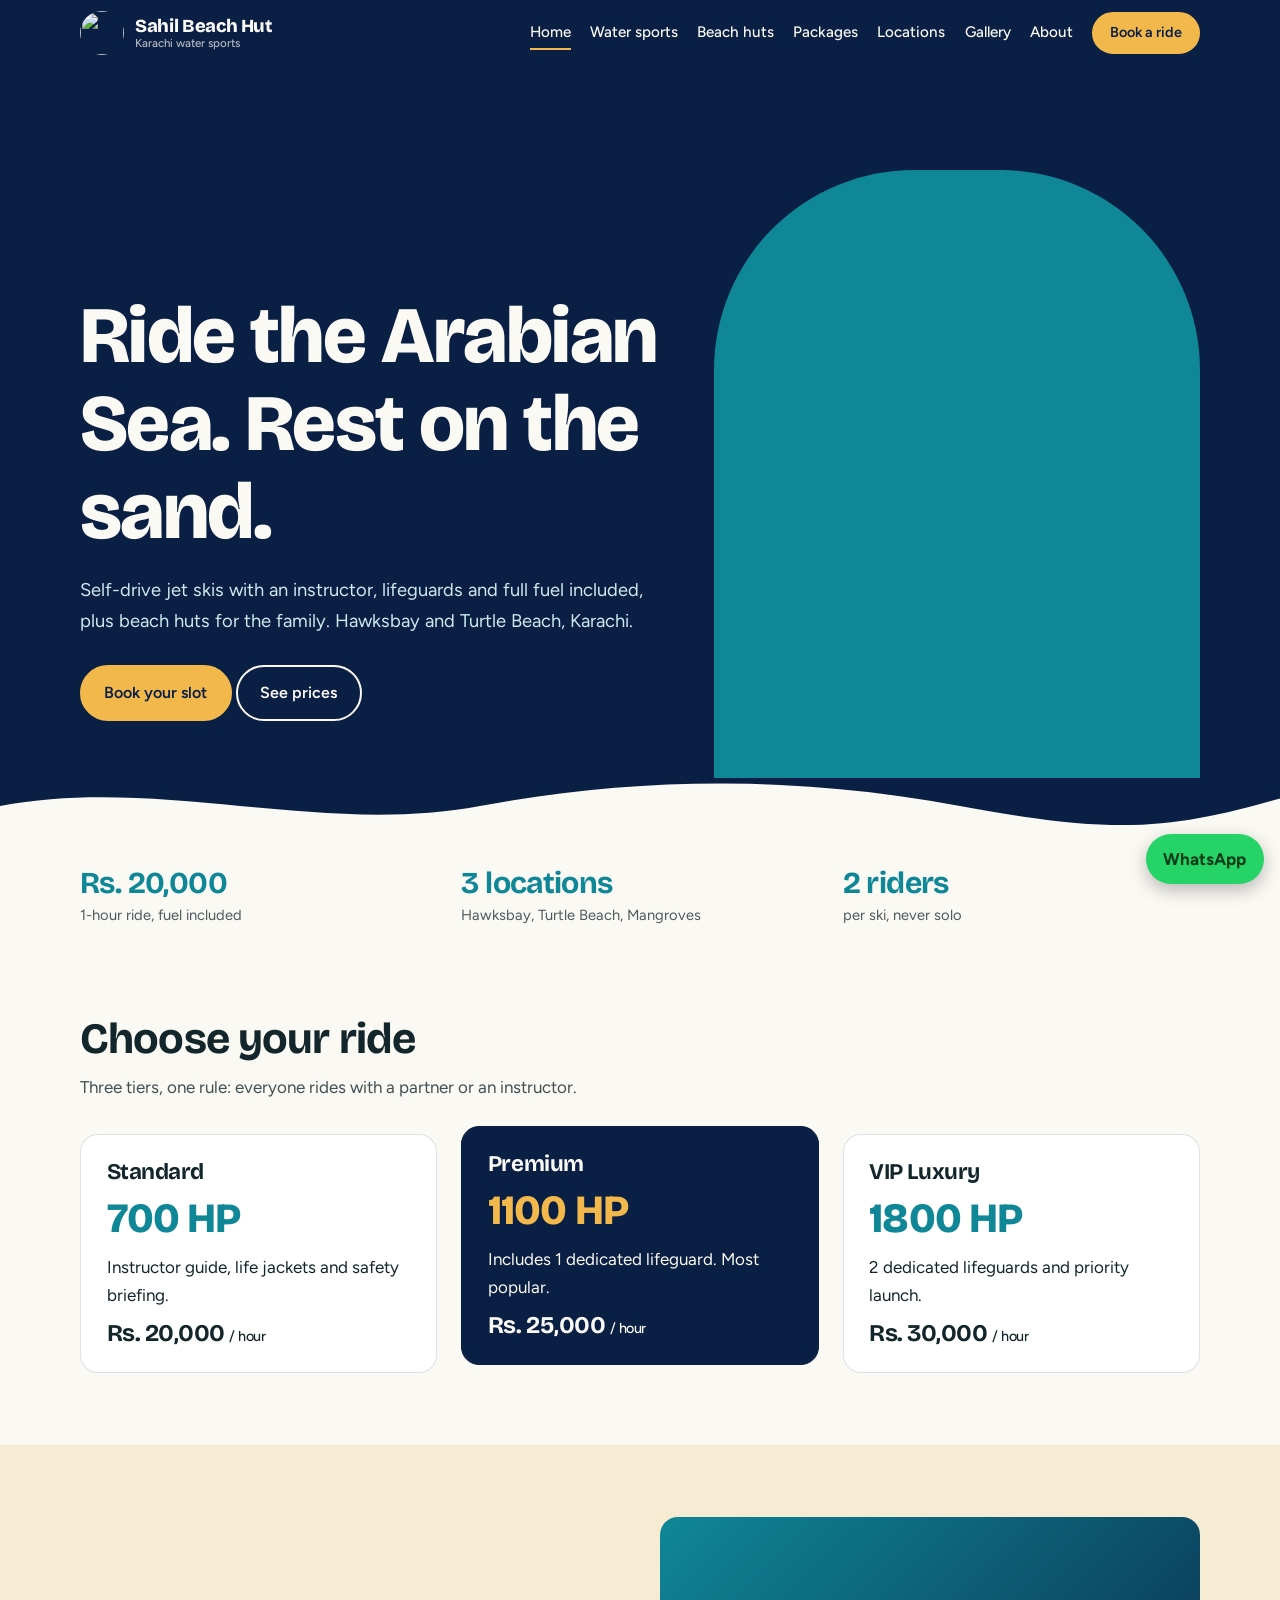
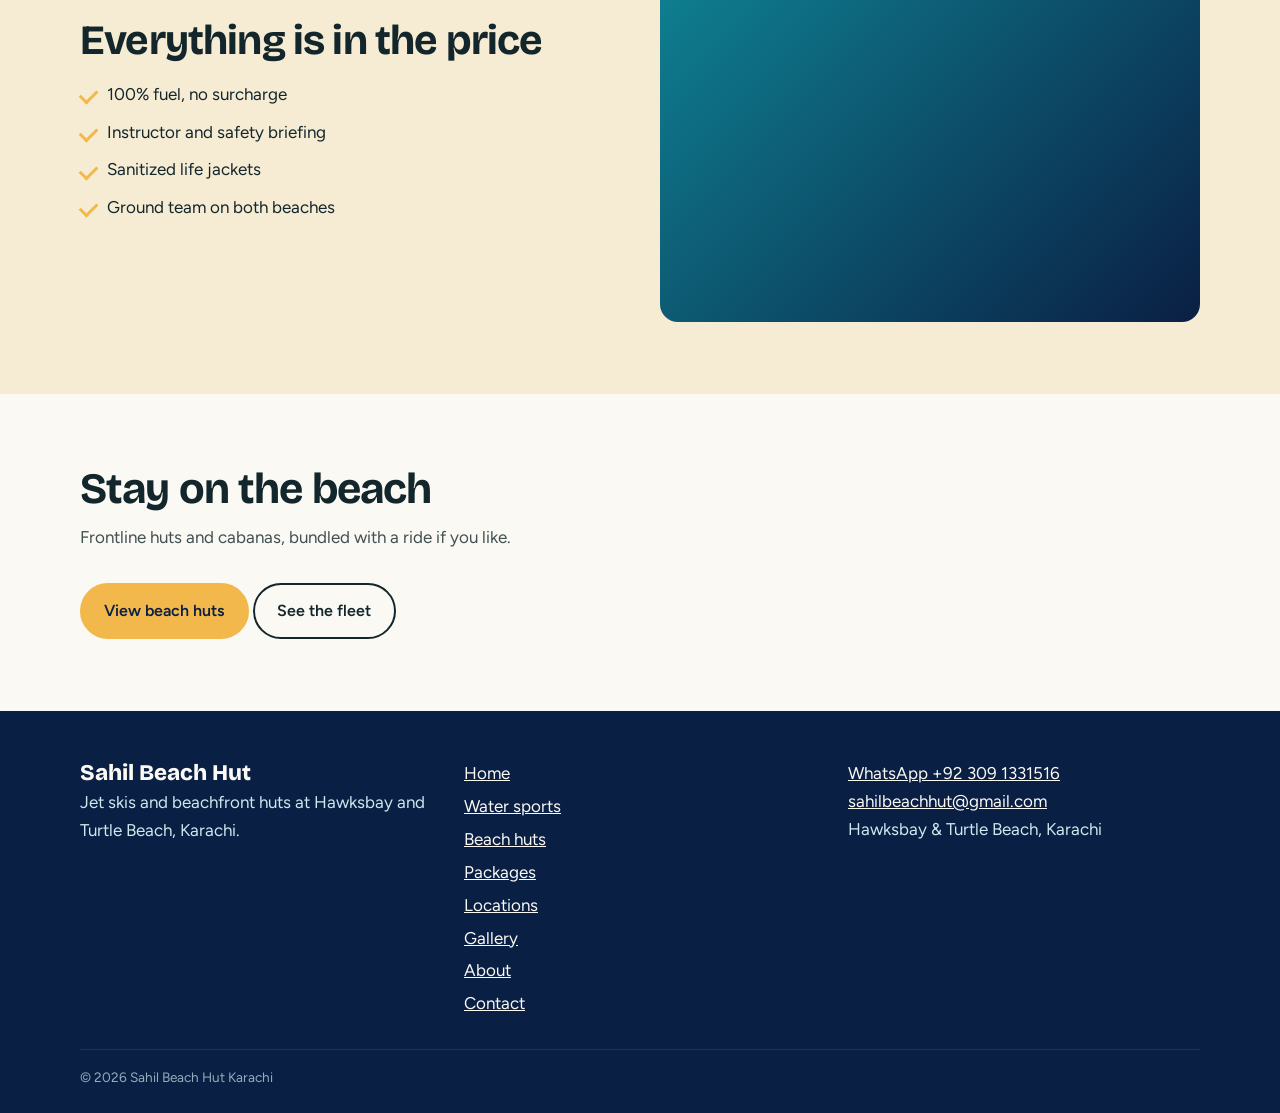
==== commit 648eb36f: "Add files via upload" ====
--- a/index.html
+++ b/index.html
@@ -1,1384 +1,20 @@
-<!DOCTYPE html>
-<html lang="en">
-<head>
-  <meta charset="UTF-8">
-  <meta name="viewport" content="width=device-width, initial-scale=1.0">
-  <title>Sahil Beach Hut | Karachi's Premier Jet Ski & Water Sports Experience</title>
-  <meta name="description" content="Book high-performance Yamaha & Sea-Doo Jet Skis at Hawksbay Beach, Turtle Beach and Mangroves Karachi. 100% Fuel included, certified lifeguards, and luxury packages.">
-  <link rel="icon" type="image/jpeg" href="assets/images/logo.jpg">
-
-  <!-- Font Awesome Icons -->
-  <link rel="stylesheet" href="https://cdnjs.cloudflare.com/ajax/libs/font-awesome/6.5.1/css/all.min.css">
-  
-  <!-- Main Stylesheet -->
-  <link rel="stylesheet" href="styles.css">
-</head>
-<body>
-
-  <!-- Floating Water Bubbles Layer -->
-  <div class="water-bubbles-bg"></div>
-
-  <!-- Top Announcement Bar -->
-  <aside class="top-notice-bar">
-    <div class="container notice-content">
-      <div class="notice-left">
-        <span class="notice-tag"><i class="fa-solid fa-crown"></i> SUNDAY SPECIALS</span>
-        <span>Weekend coastal packages now open for booking! Advance reservation required.</span>
-      </div>
-      <div class="notice-right">
-        <span class="notice-link"><i class="fa-solid fa-location-dot"></i> Hawksbay • Turtle Beach • Mangroves</span>
-        <a href="https://wa.me/923091331516" target="_blank" class="notice-link">
-          <i class="fa-brands fa-whatsapp"></i> +92 309 1331516
-        </a>
-      </div>
-    </div>
-  </aside>
-
-  <!-- Main Navigation -->
-  <header class="main-navbar">
-    <div class="container nav-wrap">
-      <div class="brand-box">
-        <img src="assets/images/logo.jpg" alt="Sahil Beach Hut Logo" class="brand-logo-img">
-        <div class="brand-text">
-          <h1>Sahil Beach Hut</h1>
-          <span class="brand-tagline">Water Sports & Jet Ski • Karachi</span>
-        </div>
-      </div>
-
-      <nav>
-        <ul class="nav-links">
-          <li><a href="#hero" class="nav-link active">Home</a></li>
-          <li><a href="#packages" class="nav-link">Packages & Prices</a></li>
-          <li><a href="#fleet" class="nav-link">Yamaha VX 1400</a></li>
-          <li><a href="#inclusions" class="nav-link">Inclusions</a></li>
-          <li><a href="#locations" class="nav-link">Locations</a></li>
-          <li><a href="#gallery" class="nav-link">Fleet Gallery</a></li>
-          <li><a href="#booking" class="nav-link">Book Online</a></li>
-        </ul>
-      </nav>
-
-      <div class="nav-actions">
-        <!-- Ambient Ocean Sound Synthesizer Toggle -->
-        <button id="sound-toggle" class="sound-toggle-btn" title="Toggle Calming Ocean Ambient Sound">
-          <div class="equalizer">
-            <span class="eq-bar"></span>
-            <span class="eq-bar"></span>
-            <span class="eq-bar"></span>
-          </div>
-          <span class="sound-label">Ocean Sound</span>
-        </button>
-
-        <a href="#booking" class="btn btn-cyan">
-          <i class="fa-solid fa-bolt"></i> Book Ride
-        </a>
-
-        <button class="menu-toggle" aria-label="Toggle navigation">
-          <i class="fa-solid fa-bars-staggered"></i>
-        </button>
-      </div>
-    </div>
-  </header>
-
-  <!-- Hero Section with Dynamic Water Canvas -->
-  <section id="hero" class="hero-section">
-    <div class="hero-bg-layer"></div>
-    <div class="hero-overlay"></div>
-
-    <div class="container hero-grid">
-      <div class="hero-content">
-        <div class="hero-pill">
-          <i class="fa-solid fa-water"></i>
-          <span>Karachi's #1 Luxury Jet Ski & Coastal Adventure</span>
-        </div>
-
-        <h1 class="hero-title">
-          Ride The Waves.<br>
-          <span class="text-cyan-gradient">Feel The Power.</span><br>
-          <span class="text-gold-gradient">Live The Adventure.</span>
-        </h1>
-
-        <p class="hero-subtitle">
-          Feel the raw thrill of the Arabian ocean, enjoy breathtaking coastline views, and create unforgettable memories with Karachi’s premium Yamaha & Sea-Doo Jet Ski experience at Hawksbay and Turtle Beach.
-        </p>
-
-        <div class="hero-btn-group">
-          <a href="#booking" class="btn btn-cyan">
-            <i class="fa-solid fa-calendar-check"></i> Book Your Ride Now
-          </a>
-          <a href="https://wa.me/923091331516?text=Hi%20Sahil%20Beach%20Hut!%20I%20am%20interested%20in%20booking%20a%20Jet%20Ski%20session." target="_blank" class="btn btn-whatsapp">
-            <i class="fa-brands fa-whatsapp"></i> WhatsApp: +92 309 1331516
-          </a>
-          <a href="#gallery" class="btn btn-outline-water">
-            <i class="fa-solid fa-images"></i> View Real Photos
-          </a>
-        </div>
-
-        <!-- Four Core Trust Perks -->
-        <div class="hero-perks">
-          <div class="perk-item">
-            <div class="perk-icon"><i class="fa-solid fa-gas-pump"></i></div>
-            <div class="perk-text">100% Fuel<br>Included</div>
-          </div>
-          <div class="perk-item">
-            <div class="perk-icon"><i class="fa-solid fa-life-ring"></i></div>
-            <div class="perk-text">Certified<br>Lifeguards</div>
-          </div>
-          <div class="perk-item">
-            <div class="perk-icon"><i class="fa-solid fa-user-shield"></i></div>
-            <div class="perk-text">Self-Drive<br>With Guide</div>
-          </div>
-          <div class="perk-item">
-            <div class="perk-icon"><i class="fa-solid fa-gauge-high"></i></div>
-            <div class="perk-text">Up to 1800 HP<br>Power Skis</div>
-          </div>
-        </div>
-      </div>
-
-      <!-- Hero Right Side Glass Featured Card -->
-      <div class="hero-feature-card">
-        <span class="card-badge-vip"><i class="fa-solid fa-star"></i> VIP Flagship</span>
-        <div class="card-img-wrap">
-          <img src="assets/images/seadoo-ocean-blue.jpg" alt="Sea-Doo High Performance Jet Ski in Ocean Water">
-        </div>
-        <div class="card-details">
-          <h3>Sea-Doo & Yamaha High-Performance Fleet</h3>
-          <div class="card-meta-tags">
-            <span class="meta-pill"><i class="fa-solid fa-shield-halved"></i> 2 Riders Max</span>
-            <span class="meta-pill"><i class="fa-solid fa-bolt"></i> Supercharged</span>
-            <span class="meta-pill"><i class="fa-solid fa-water"></i> Hawksbay & Turtle Beach</span>
-          </div>
-          <p style="font-size: 0.85rem; color: var(--text-muted); margin-bottom: 0.6rem;">
-            Experience explosive acceleration, razor-sharp turning, and unmatched stability on Karachi's Arabian Sea swells.
-          </p>
-          <div class="card-price-row">
-            <div class="price-item">
-              <span>Standard 700 HP From</span>
-              <strong>Rs. 20,000</strong>
-            </div>
-            <button onclick="selectPackageFromGrid('standard', 'hourly')" class="btn btn-outline-water" style="padding: 0.5rem 1.1rem; font-size: 0.85rem;">
-              Select Ride
-            </button>
-          </div>
-        </div>
-      </div>
-    </div>
-
-    <!-- Animated Water Wave Bottom Canvas -->
-    <canvas id="water-canvas"></canvas>
-  </section>
-
-  <!-- Live Marine Weather & Tide Advisory Widget (Karachi Coast) -->
-  <section class="container marine-weather-section">
-    <div class="weather-banner">
-      <div class="weather-header">
-        <div class="live-pulse"></div>
-        <div>
-          <strong style="font-size: 1.05rem; display: block; color: #fff;">Live Arabian Sea Riding Conditions</strong>
-          <span style="font-size: 0.78rem; color: var(--cyan-bright);">Hawksbay & Turtle Beach Coastal Station</span>
-        </div>
-      </div>
-
-      <div class="weather-stats">
-        <div class="weather-stat">
-          <i class="fa-solid fa-water"></i>
-          <div>
-            <span>Swell Height</span>
-            <strong>1.2m - 1.6m (Ideal)</strong>
-          </div>
-        </div>
-        <div class="weather-stat">
-          <i class="fa-solid fa-temperature-half"></i>
-          <div>
-            <span>Sea Temp</span>
-            <strong>26°C (Refreshing)</strong>
-          </div>
-        </div>
-        <div class="weather-stat">
-          <i class="fa-solid fa-wind"></i>
-          <div>
-            <span>Coastal Wind</span>
-            <strong>11 Knots SW</strong>
-          </div>
-        </div>
-        <div class="weather-stat">
-          <i class="fa-solid fa-clock"></i>
-          <div>
-            <span>Prime Riding Slot</span>
-            <strong>3:30 PM - 6:30 PM</strong>
-          </div>
-        </div>
-      </div>
-
-      <div class="marine-flag">
-        <i class="fa-solid fa-flag"></i> GREEN FLAG: SAFE WATERS
-      </div>
-    </div>
-  </section>
-
-  <!-- PACKAGES & PRICING SECTION -->
-  <section id="packages" class="section">
-    <div class="container">
-      <div class="section-head">
-        <span class="section-badge"><i class="fa-solid fa-tags"></i> Official Pricing & Packages</span>
-        <h2 class="section-title">Transparent Water Sports Packages</h2>
-        <p class="section-subtitle">
-          Choose the horsepower tier that matches your craving for adrenaline. All rides include 100% fuel, certified safety gear, and professional guides.
-        </p>
-      </div>
-
-      <!-- 1 Hour vs Full Day Toggle -->
-      <div class="pricing-toggle-wrap">
-        <div class="pricing-switcher">
-          <button class="toggle-btn active" data-duration="hourly">
-            <i class="fa-solid fa-stopwatch"></i> 1 Hour Thrill Ride
-          </button>
-          <button class="toggle-btn" data-duration="fullday">
-            <i class="fa-solid fa-sun"></i> Full Day Package <span class="savings-pill">BEST VALUE</span>
-          </button>
-        </div>
-      </div>
-
-      <!-- Pricing Cards Grid -->
-      <div class="pricing-grid">
-        
-        <!-- 1. STANDARD PACKAGE -->
-        <div class="pricing-card">
-          <div class="card-tier-icon">🥉</div>
-          <h3 class="card-tier-name">1. STANDARD PACKAGE</h3>
-          <span class="card-hp-badge">700 HP Jet Ski 🌊🏊🏻‍♂️</span>
-
-          <div class="card-price-box">
-            <span class="price-currency">Rs.</span>
-            <span class="price-amount" id="price-standard">20,000</span>
-            <span class="price-period price-period-label">/ 1 Hour Ride</span>
-          </div>
-
-          <ul class="pricing-features">
-            <li><i class="fa-solid fa-check"></i> <strong>700 HP</strong> Agile High-Performance Engine</li>
-            <li><i class="fa-solid fa-check"></i> <strong>100% Fuel Included</strong> (No hidden surcharge)</li>
-            <li><i class="fa-solid fa-check"></i> Professional Instructor Supervision</li>
-            <li><i class="fa-solid fa-check"></i> Certified Buoyant Life Jackets</li>
-            <li><i class="fa-solid fa-check"></i> Full Pre-Ride Safety Briefing</li>
-            <li><i class="fa-solid fa-check"></i> On-Site Beach Support Crew</li>
-            <li><i class="fa-solid fa-check"></i> Self-Drive with Instructor Escort</li>
-          </ul>
-
-          <button onclick="selectPackageFromGrid('standard')" class="btn btn-outline-water" style="width: 100%;">
-            <i class="fa-solid fa-bolt"></i> Select Standard Ride
-          </button>
-        </div>
-
-        <!-- 2. PREMIUM PACKAGE (Featured) -->
-        <div class="pricing-card featured-card">
-          <span class="card-top-tag">⭐ MOST POPULAR CHOICE</span>
-          <div class="card-tier-icon">🥈</div>
-          <h3 class="card-tier-name">2. PREMIUM PACKAGE</h3>
-          <span class="card-hp-badge" style="border-color: var(--cyan-primary); color: #fff;">1100 HP Jet Ski + 1 Lifeguard</span>
-
-          <div class="card-price-box">
-            <span class="price-currency">Rs.</span>
-            <span class="price-amount" id="price-premium" style="color: var(--cyan-primary);">25,000</span>
-            <span class="price-period price-period-label">/ 1 Hour Ride</span>
-          </div>
-
-          <ul class="pricing-features">
-            <li class="highlight"><i class="fa-solid fa-star"></i> <strong>Includes 1 Dedicated Lifeguard 🌊</strong></li>
-            <li><i class="fa-solid fa-check"></i> <strong>1100 HP</strong> High-Speed Water Beast</li>
-            <li><i class="fa-solid fa-check"></i> <strong>100% Fuel Included</strong> for full session</li>
-            <li><i class="fa-solid fa-check"></i> Professional Dedicated Instructor</li>
-            <li><i class="fa-solid fa-check"></i> Premium USCG Approved Life Jackets</li>
-            <li><i class="fa-solid fa-check"></i> High-Speed Ocean Perimeter Access</li>
-            <li><i class="fa-solid fa-check"></i> GoPro Action Cam Mounting Point</li>
-            <li><i class="fa-solid fa-check"></i> Sunday Special Rates Applicable</li>
-          </ul>
-
-          <button onclick="selectPackageFromGrid('premium')" class="btn btn-cyan" style="width: 100%;">
-            <i class="fa-solid fa-bolt"></i> Book Premium Package
-          </button>
-        </div>
-
-        <!-- 3. VIP LUXURY PACKAGE -->
-        <div class="pricing-card">
-          <div class="card-tier-icon">👑</div>
-          <h3 class="card-tier-name">3. VIP LUXURY PACKAGE</h3>
-          <span class="card-hp-badge" style="border-color: var(--gold-primary); color: var(--gold-light);">1800 HP Jet Ski + 2 Lifeguards</span>
-
-          <div class="card-price-box">
-            <span class="price-currency">Rs.</span>
-            <span class="price-amount" id="price-vip">30,000</span>
-            <span class="price-period price-period-label">/ 1 Hour Ride</span>
-          </div>
-
-          <ul class="pricing-features">
-            <li class="highlight"><i class="fa-solid fa-crown"></i> <strong>Includes 2 Dedicated Lifeguards 🌊🏊🏻‍♂️</strong></li>
-            <li><i class="fa-solid fa-check"></i> <strong>1800 HP</strong> Supercharged Monster Ski</li>
-            <li><i class="fa-solid fa-check"></i> <strong>100% High-Octane Fuel Included</strong></li>
-            <li><i class="fa-solid fa-check"></i> VIP Priority Launch at Beach Hut</li>
-            <li><i class="fa-solid fa-check"></i> Unlimited High-Speed Ocean Perimeter</li>
-            <li><i class="fa-solid fa-check"></i> Self-Drive with Chief Instructor</li>
-            <li><i class="fa-solid fa-check"></i> Complimentary 4K Action Photo Shoot Assist</li>
-            <li><i class="fa-solid fa-check"></i> VIP Lounge Resting Space Access</li>
-          </ul>
-
-          <button onclick="selectPackageFromGrid('vip')" class="btn btn-gold" style="width: 100%;">
-            <i class="fa-solid fa-crown"></i> Book VIP Luxury Ride
-          </button>
-        </div>
-
-      </div>
-
-      <!-- Sunday Special Callout Banner -->
-      <div class="sunday-special-box">
-        <div class="sunday-text">
-          <div class="sunday-icon"><i class="fa-solid fa-calendar-star"></i></div>
-          <div>
-            <h4>Sunday Special Packages Available!</h4>
-            <p>Spending your weekend at Hawksbay or Turtle Beach? Advance bookings are strongly recommended to secure your preferred morning calm or golden sunset tide window.</p>
-          </div>
-        </div>
-        <a href="https://wa.me/923091331516?text=Hi%20Sahil%20Beach%20Hut!%20I%20want%20to%20enquire%20about%20the%20Sunday%20Special%20Jet%20Ski%20package." target="_blank" class="btn btn-gold" style="white-space: nowrap;">
-          <i class="fa-brands fa-whatsapp"></i> Reserve Sunday Slot
-        </a>
-      </div>
-    </div>
-  </section>
-
-  <!-- Wave Divider -->
-  <div class="wave-divider">
-    <svg viewBox="0 0 1200 120" preserveAspectRatio="none">
-      <path d="M0,0 C150,90 350,-40 500,45 C650,130 900,10 1200,50 L1200,120 L0,120 Z" fill="#041226"></path>
-    </svg>
-  </div>
-
-  <!-- FEATURED JET SKI SPOTLIGHT: YAMAHA VX 1400 SPORT -->
-  <section id="fleet" class="section spotlight-section" style="background-color: #041226;">
-    <div class="container">
-      <div class="spotlight-wrap">
-        
-        <!-- Left Visual Side -->
-        <div class="spotlight-visual">
-          <img src="assets/images/yamaha-vxc-sunset.jpg" alt="Yamaha VX 1400 Sport WaveRunner in Golden Sunset" class="main-spotlight-img">
-          <div class="spotlight-badge-floating">
-            <div class="badge-hp-num">145</div>
-            <div>
-              <div class="badge-hp-label">HORSEPOWER</div>
-              <strong style="color: #fff; font-size: 0.95rem;">High-Speed Performance</strong>
-            </div>
-          </div>
-        </div>
-
-        <!-- Right Specs Side -->
-        <div class="spotlight-info">
-          <span class="section-badge"><i class="fa-solid fa-fire"></i> Flagship Machine</span>
-          <h2 class="section-title">YAMAHA VX 1400 SPORT – 145 HP</h2>
-          <p class="section-subtitle">
-            Engineered for pure thrills, stability, and seamless carving on the Arabian Sea waves. Whether you are an adrenaline junkie or enjoying a smooth coastal cruise with family.
-          </p>
-
-          <div class="spotlight-specs-grid">
-            <div class="spec-item">
-              <div class="spec-icon"><i class="fa-solid fa-engine"></i></div>
-              <div class="spec-info">
-                <strong>Powerful 145 HP Engine</strong>
-                <span>High-output TR-1 marine motor</span>
-              </div>
-            </div>
-
-            <div class="spec-item">
-              <div class="spec-icon"><i class="fa-solid fa-gauge-max"></i></div>
-              <div class="spec-info">
-                <strong>High-Speed Water Performance</strong>
-                <span>Effortless wave carving & acceleration</span>
-              </div>
-            </div>
-
-            <div class="spec-item">
-              <div class="spec-icon"><i class="fa-solid fa-couch"></i></div>
-              <div class="spec-info">
-                <strong>Premium & Comfortable Ride</strong>
-                <span>Ergonomic cruiser saddle seating</span>
-              </div>
-            </div>
-
-            <div class="spec-item">
-              <div class="spec-icon"><i class="fa-solid fa-users"></i></div>
-              <div class="spec-info">
-                <strong>Capacity for Up to 2 Riders</strong>
-                <span>Shared fun with friend or partner</span>
-              </div>
-            </div>
-
-            <div class="spec-item">
-              <div class="spec-icon"><i class="fa-solid fa-shield-check"></i></div>
-              <div class="spec-info">
-                <strong>Professional Safety Standards</strong>
-                <span>Kill-switch lanyard & dual mirrors</span>
-              </div>
-            </div>
-
-            <div class="spec-item">
-              <div class="spec-icon"><i class="fa-solid fa-heart"></i></div>
-              <div class="spec-info">
-                <strong>Families, Couples & Adventurers</strong>
-                <span>Smooth beginner & pro experience</span>
-              </div>
-            </div>
-          </div>
-
-          <div style="display: flex; gap: 1rem; flex-wrap: wrap;">
-            <button onclick="selectPackageFromGrid('premium')" class="btn btn-cyan">
-              <i class="fa-solid fa-calendar-plus"></i> Ride This Yamaha VX
-            </button>
-            <a href="#gallery" class="btn btn-outline-water">
-              <i class="fa-solid fa-camera"></i> Inspect Fleet Details
-            </a>
-          </div>
-        </div>
-
-      </div>
-    </div>
-  </section>
-
-  <!-- Wave Divider -->
-  <div class="wave-divider" style="transform: rotate(180deg); margin-top: -1px;">
-    <svg viewBox="0 0 1200 120" preserveAspectRatio="none">
-      <path d="M0,0 C150,90 350,-40 500,45 C650,130 900,10 1200,50 L1200,120 L0,120 Z" fill="#041226"></path>
-    </svg>
-  </div>
-
-  <!-- ALL PACKAGES INCLUDE (7 POINTS) -->
-  <section id="inclusions" class="section">
-    <div class="container">
-      <div class="section-head">
-        <span class="section-badge"><i class="fa-solid fa-circle-check"></i> Complete Peace of Mind</span>
-        <h2 class="section-title">What Every Package Includes</h2>
-        <p class="section-subtitle">
-          No hidden surprises. When you book with Sahil Beach Hut, you receive Karachi's most comprehensive and well-equipped water sports setup.
-        </p>
-      </div>
-
-      <div class="inclusions-grid">
-        <!-- 1 -->
-        <div class="inclusion-card">
-          <div class="inc-icon-wrap"><i class="fa-solid fa-gas-pump"></i></div>
-          <h4>100% Fuel Included</h4>
-          <p>Full tank of high-grade marine fuel ready. Ride as fast and far as your session allows with zero petrol surcharges.</p>
-        </div>
-
-        <!-- 2 -->
-        <div class="inclusion-card">
-          <div class="inc-icon-wrap"><i class="fa-solid fa-chalkboard-user"></i></div>
-          <h4>Professional Instructor</h4>
-          <p>Certified marine pilots provide patient, hands-on coaching so beginners feel completely confident in minutes.</p>
-        </div>
-
-        <!-- 3 -->
-        <div class="inclusion-card">
-          <div class="inc-icon-wrap"><i class="fa-solid fa-life-ring"></i></div>
-          <h4>Experienced Lifeguards</h4>
-          <p>Trained sea rescue personnel actively patrolling and monitoring your ride zone on Hawksbay and Turtle Beach.</p>
-        </div>
-
-        <!-- 4 -->
-        <div class="inclusion-card">
-          <div class="inc-icon-wrap"><i class="fa-solid fa-vest"></i></div>
-          <h4>Life Jackets Provided</h4>
-          <p>Sanitized, USCG-approved high buoyancy life vests provided for riders of all shapes, sizes, and swimming levels.</p>
-        </div>
-
-        <!-- 5 -->
-        <div class="inclusion-card">
-          <div class="inc-icon-wrap"><i class="fa-solid fa-shield-halved"></i></div>
-          <h4>Safety Briefing</h4>
-          <p>Clear, mandatory walk-through on throttle handling, engine kill switch, wave etiquette, and safe perimeter zones.</p>
-        </div>
-
-        <!-- 6 -->
-        <div class="inclusion-card">
-          <div class="inc-icon-wrap"><i class="fa-solid fa-people-group"></i></div>
-          <h4>On-Site Support Team</h4>
-          <p>Dedicated beach marshals at Sahil Beach Hut assisting you with smooth launching, boarding, docking, and photos.</p>
-        </div>
-
-        <!-- 7 -->
-        <div class="inclusion-card">
-          <div class="inc-icon-wrap"><i class="fa-solid fa-hand-holding-hand"></i></div>
-          <h4>Self-Drive Option (With Instructor)</h4>
-          <p>Take full command of the handlebars and squeeze the throttle yourself, with an expert instructor safely riding along.</p>
-        </div>
-      </div>
-    </div>
-  </section>
-
-  <!-- AVAILABLE LOCATIONS (3 SPOTS IN KARACHI) -->
-  <section id="locations" class="section" style="background: rgba(4, 15, 33, 0.7);">
-    <div class="container">
-      <div class="section-head">
-        <span class="section-badge"><i class="fa-solid fa-map-location-dot"></i> Riding Destinations</span>
-        <h2 class="section-title">Available Locations in Karachi</h2>
-        <p class="section-subtitle">
-          Enjoy the freedom of riding at Karachi's most pristine beach stretches and tranquil coastal waterways.
-        </p>
-      </div>
-
-      <div class="locations-grid">
-        <!-- 1. Hawksbay -->
-        <div class="location-card">
-          <div class="location-img-wrap">
-            <span class="location-tag"><i class="fa-solid fa-star"></i> PRIMARY BASE</span>
-            <img src="assets/images/yamaha-beach-shore.jpg" alt="Hawksbay Beach Karachi Jet Ski Ride">
-          </div>
-          <div class="location-content">
-            <div>
-              <h3>🏖 Hawksbay Beach Karachi</h3>
-              <p>Karachi’s ultimate beach hub. Known for rolling Arabian Sea swells, golden sands, and direct access from Sahil Beach Hut. Perfect for both high-speed wave carving and family leisure.</p>
-              <div class="location-perks-list">
-                <span class="loc-perk">Ocean Swells</span>
-                <span class="loc-perk">Private Beach Huts</span>
-                <span class="loc-perk">Prime Sunset Zone</span>
-              </div>
-            </div>
-            <button onclick="selectPackageFromGrid('premium', 'hourly')" class="btn btn-outline-water" style="width: 100%;">
-              Book at Hawksbay
-            </button>
-          </div>
-        </div>
-
-        <!-- 2. Turtle Beach -->
-        <div class="location-card">
-          <div class="location-img-wrap">
-            <span class="location-tag"><i class="fa-solid fa-water"></i> CRYSTAL LAGOONS</span>
-            <img src="assets/images/hero-jetski-sunset.jpg" alt="Turtle Beach Karachi Turquoise Coast">
-          </div>
-          <div class="location-content">
-            <div>
-              <h3>🏖 Turtle Beach Karachi</h3>
-              <p>Famous for clearer turquoise waters and gentler reef breaks. Ideal for couples, photography shoots, and smooth cruising along the scenic rocky coastline of Karachi.</p>
-              <div class="location-perks-list">
-                <span class="loc-perk">Calmer Waters</span>
-                <span class="loc-perk">Scenic Cliffs</span>
-                <span class="loc-perk">Marine Life</span>
-              </div>
-            </div>
-            <button onclick="selectPackageFromGrid('premium', 'hourly')" class="btn btn-outline-water" style="width: 100%;">
-              Book at Turtle Beach
-            </button>
-          </div>
-        </div>
-
-        <!-- 3. Mangrove Forest -->
-        <div class="location-card">
-          <div class="location-img-wrap">
-            <span class="location-tag"><i class="fa-solid fa-leaf"></i> ECO ADVENTURE</span>
-            <img src="assets/images/seadoo-water-reflection.jpg" alt="Mangrove Forest Karachi Calm Waterway Cruise">
-          </div>
-          <div class="location-content">
-            <div>
-              <h3>🌿 Mangrove Forest Karachi</h3>
-              <p>A tranquil eco-tourism waterway where dense green mangrove trees meet flat glassy water. Smooth gliding with zero ocean swells, perfect for relaxed scenic cruising.</p>
-              <div class="location-perks-list">
-                <span class="loc-perk">Flat Glass Water</span>
-                <span class="loc-perk">Eco Mangroves</span>
-                <span class="loc-perk">Zero Swell</span>
-              </div>
-            </div>
-            <button onclick="selectPackageFromGrid('premium', 'hourly')" class="btn btn-outline-water" style="width: 100%;">
-              Book at Mangroves
-            </button>
-          </div>
-        </div>
-      </div>
-    </div>
-  </section>
-
-  <!-- REAL FLEET PHOTO GALLERY (WITH 14 REAL IMAGES) -->
-  <section id="gallery" class="section">
-    <div class="container">
-      <div class="section-head">
-        <span class="section-badge"><i class="fa-solid fa-camera-retro"></i> Live Photo Archive</span>
-        <h2 class="section-title">Our Jet Ski Fleet in Action</h2>
-        <p class="section-subtitle">
-          Real unedited photos of our actual Yamaha WaveRunners and Sea-Doo craft at Hawksbay Beach, Karachi shoreline, and trailers.
-        </p>
-      </div>
-
-      <!-- Filter Tabs -->
-      <div class="gallery-filter-tabs">
-        <button class="filter-pill active" data-filter="all">All Photos (14)</button>
-        <button class="filter-pill" data-filter="water">On Water Action</button>
-        <button class="filter-pill" data-filter="yamaha">Yamaha WaveRunner</button>
-        <button class="filter-pill" data-filter="seadoo">Sea-Doo RXP-X</button>
-        <button class="filter-pill" data-filter="sunset">Sunsets & Beach</button>
-      </div>
-
-      <!-- Masonry Style Grid -->
-      <div class="gallery-grid">
-        
-        <!-- 1. Sea-Doo on Water -->
-        <div class="gallery-card" data-category="water seadoo">
-          <img src="assets/images/seadoo-ocean-blue.jpg" alt="Sea-Doo RXP-X 300 Supercharged in Water">
-          <div class="gallery-hover-overlay">
-            <h4>Sea-Doo High Performance Ski</h4>
-            <span>Calm turquoise water cruising • 1800 HP tier</span>
-            <div class="gallery-zoom-icon"><i class="fa-solid fa-expand"></i></div>
-          </div>
-        </div>
-
-        <!-- 2. Sunset shore wave -->
-        <div class="gallery-card" data-category="water sunset yamaha">
-          <img src="assets/images/hero-jetski-sunset.jpg" alt="Jet ski on beach water with evening waves">
-          <div class="gallery-hover-overlay">
-            <h4>Hawksbay Shoreline Waves</h4>
-            <span>Golden hour tides at Sahil Beach Hut</span>
-            <div class="gallery-zoom-icon"><i class="fa-solid fa-expand"></i></div>
-          </div>
-        </div>
-
-        <!-- 3. Yamaha VX-C Sunset -->
-        <div class="gallery-card" data-category="sunset yamaha">
-          <img src="assets/images/yamaha-vxc-sunset.jpg" alt="Yamaha VX-C WaveRunner sunset sky">
-          <div class="gallery-hover-overlay">
-            <h4>Yamaha VX-C WaveRunner</h4>
-            <span>Sunset horizon ride preparation</span>
-            <div class="gallery-zoom-icon"><i class="fa-solid fa-expand"></i></div>
-          </div>
-        </div>
-
-        <!-- 4. Yamaha on beach water -->
-        <div class="gallery-card" data-category="water yamaha">
-          <img src="assets/images/yamaha-beach-shore.jpg" alt="Yamaha WaveRunner floating near swimmers">
-          <div class="gallery-hover-overlay">
-            <h4>Arabian Sea Launch Point</h4>
-            <span>Hawksbay crystal surf and safe launch</span>
-            <div class="gallery-zoom-icon"><i class="fa-solid fa-expand"></i></div>
-          </div>
-        </div>
-
-        <!-- 5. Sea-Doo Water reflection -->
-        <div class="gallery-card" data-category="water seadoo">
-          <img src="assets/images/seadoo-water-reflection.jpg" alt="Sea-Doo reflecting on clear calm water">
-          <div class="gallery-hover-overlay">
-            <h4>Sea-Doo Luxury Watercraft</h4>
-            <span>Reflecting on glassy calm water</span>
-            <div class="gallery-zoom-icon"><i class="fa-solid fa-expand"></i></div>
-          </div>
-        </div>
-
-        <!-- 6. Sea-Doo Golden Hour trailer -->
-        <div class="gallery-card" data-category="sunset seadoo">
-          <img src="assets/images/seadoo-golden-hour.jpg" alt="Sea-Doo on custom trailer during golden hour">
-          <div class="gallery-hover-overlay">
-            <h4>Aggressive Hull & Aerodynamics</h4>
-            <span>Golden sunset beach trailer dispatch</span>
-            <div class="gallery-zoom-icon"><i class="fa-solid fa-expand"></i></div>
-          </div>
-        </div>
-
-        <!-- 7. Red Yamaha front -->
-        <div class="gallery-card" data-category="yamaha">
-          <img src="assets/images/yamaha-red-front.jpg" alt="Red and white Yamaha WaveRunner front view">
-          <div class="gallery-hover-overlay">
-            <h4>Yamaha 4-Stroke WaveRunner</h4>
-            <span>Crisp white & sports red styling</span>
-            <div class="gallery-zoom-icon"><i class="fa-solid fa-expand"></i></div>
-          </div>
-        </div>
-
-        <!-- 8. Red Yamaha cockpit -->
-        <div class="gallery-card" data-category="yamaha">
-          <img src="assets/images/yamaha-red-cockpit.jpg" alt="Yamaha steering and comfortable saddle">
-          <div class="gallery-hover-overlay">
-            <h4>Ergonomic Saddle Seating</h4>
-            <span>2-person comfort and control grip</span>
-            <div class="gallery-zoom-icon"><i class="fa-solid fa-expand"></i></div>
-          </div>
-        </div>
-
-        <!-- 9. Yamaha WaveRunner Side Profile -->
-        <div class="gallery-card" data-category="yamaha">
-          <img src="assets/images/yamaha-waverunner-side.jpg" alt="Yamaha WaveRunner side profile">
-          <div class="gallery-hover-overlay">
-            <h4>Yamaha WaveRunner Decals</h4>
-            <span>Aerodynamic sports hydro-chassis</span>
-            <div class="gallery-zoom-icon"><i class="fa-solid fa-expand"></i></div>
-          </div>
-        </div>
-
-        <!-- 10. Controls & Mirrors -->
-        <div class="gallery-card" data-category="yamaha">
-          <img src="assets/images/yamaha-controls.jpg" alt="Handlebars, killswitch and safety mirrors">
-          <div class="gallery-hover-overlay">
-            <h4>Safety Controls & Mirrors</h4>
-            <span>Precision throttle and quick-stop lanyard</span>
-            <div class="gallery-zoom-icon"><i class="fa-solid fa-expand"></i></div>
-          </div>
-        </div>
-
-        <!-- 11. Sleek Black Yamaha Front -->
-        <div class="gallery-card" data-category="yamaha">
-          <img src="assets/images/yamaha-black-silver-front.jpg" alt="Sleek black and silver Yamaha on trailer">
-          <div class="gallery-hover-overlay">
-            <h4>Metallic Black Yamaha Edition</h4>
-            <span>High-speed stealth finish</span>
-            <div class="gallery-zoom-icon"><i class="fa-solid fa-expand"></i></div>
-          </div>
-        </div>
-
-        <!-- 12. Sleek Black Yamaha Side -->
-        <div class="gallery-card" data-category="yamaha">
-          <img src="assets/images/yamaha-black-silver-side.jpg" alt="Metallic black Yamaha side view">
-          <div class="gallery-hover-overlay">
-            <h4>Pristine Maintained Fleet</h4>
-            <span>Serviced after every salt-water run</span>
-            <div class="gallery-zoom-icon"><i class="fa-solid fa-expand"></i></div>
-          </div>
-        </div>
-
-        <!-- 13. White & Yellow Yamaha Front -->
-        <div class="gallery-card" data-category="yamaha">
-          <img src="assets/images/yamaha-yellow-dock.jpg" alt="White and yellow Yamaha WaveRunner at dock">
-          <div class="gallery-hover-overlay">
-            <h4>Yamaha Coastal Cruiser</h4>
-            <span>High-buoyancy stable family watercraft</span>
-            <div class="gallery-zoom-icon"><i class="fa-solid fa-expand"></i></div>
-          </div>
-        </div>
-
-        <!-- 14. Sea-Doo Ergolock Seat Detail -->
-        <div class="gallery-card" data-category="seadoo">
-          <img src="assets/images/seadoo-ergolock-detail.jpg" alt="Sea-Doo Ergolock racing seat detail">
-          <div class="gallery-hover-overlay">
-            <h4>Rotax Power & Ergolock Seat</h4>
-            <span>Locked-in rider positioning for rough waves</span>
-            <div class="gallery-zoom-icon"><i class="fa-solid fa-expand"></i></div>
-          </div>
-        </div>
-
-      </div>
-    </div>
-  </section>
-
-  <!-- Lightbox Modal -->
-  <div id="lightbox-modal" class="lightbox-modal">
-    <div class="lightbox-content">
-      <button id="lightbox-close" class="lightbox-close"><i class="fa-solid fa-xmark"></i></button>
-      <img id="lightbox-img" src="" alt="Jet Ski Fullscreen Preview" class="lightbox-img">
-      <div id="lightbox-caption" class="lightbox-caption"></div>
-    </div>
-  </div>
-
-  <!-- INTERACTIVE BOOKING ENGINE & CALCULATOR -->
-  <section id="booking" class="section booking-section">
-    <div class="container">
-      <div class="section-head">
-        <span class="section-badge"><i class="fa-solid fa-calculator"></i> Real-Time Booking Engine</span>
-        <h2 class="section-title">Book Your Jet Ski Session</h2>
-        <p class="section-subtitle">
-          Customize your location, horsepower tier, time slot, and add-ons. Instant live price in PKR with one-click WhatsApp confirmation and instant boarding pass.
-        </p>
-      </div>
-
-      <div class="booking-grid">
-        
-        <!-- Left Booking Form Steps -->
-        <div class="booking-form-box">
-          
-          <!-- Step 1: Location -->
-          <div class="booking-step">
-            <div class="step-label">
-              <span class="step-num">1</span>
-              <span>Select Riding Location</span>
-            </div>
-            <div class="options-pill-grid">
-              <div class="option-select-card option-location selected" data-location="Hawksbay Beach Karachi">
-                <i class="fa-solid fa-umbrella-beach"></i>
-                <span class="option-title">Hawksbay Beach</span>
-                <span class="option-sub">Primary Hub • Swells</span>
-              </div>
-              <div class="option-select-card option-location" data-location="Turtle Beach Karachi">
-                <i class="fa-solid fa-water"></i>
-                <span class="option-title">Turtle Beach</span>
-                <span class="option-sub">Emerald • Calm Water</span>
-              </div>
-              <div class="option-select-card option-location" data-location="Mangrove Forest Karachi">
-                <i class="fa-solid fa-tree"></i>
-                <span class="option-title">Mangrove Forest</span>
-                <span class="option-sub">Flat Canal Cruising</span>
-              </div>
-            </div>
-          </div>
-
-          <!-- Step 2: Package Tier -->
-          <div class="booking-step">
-            <div class="step-label">
-              <span class="step-num">2</span>
-              <span>Select Horsepower Package</span>
-            </div>
-            <div class="options-pill-grid">
-              <div class="option-select-card option-package" data-package="standard">
-                <i class="fa-solid fa-medal"></i>
-                <span class="option-title">Standard 700 HP</span>
-                <span class="option-sub">Rs. 20k / hr • Fuel Incl.</span>
-              </div>
-              <div class="option-select-card option-package selected" data-package="premium">
-                <i class="fa-solid fa-star"></i>
-                <span class="option-title">Premium 1100 HP</span>
-                <span class="option-sub">+1 Dedicated Lifeguard</span>
-              </div>
-              <div class="option-select-card option-package" data-package="vip">
-                <i class="fa-solid fa-crown"></i>
-                <span class="option-title">VIP Luxury 1800 HP</span>
-                <span class="option-sub">+2 Dedicated Lifeguards</span>
-              </div>
-            </div>
-          </div>
-
-          <!-- Step 3: Duration -->
-          <div class="booking-step">
-            <div class="step-label">
-              <span class="step-num">3</span>
-              <span>Choose Duration</span>
-            </div>
-            <div class="options-pill-grid" style="grid-template-columns: 1fr 1fr;">
-              <div class="option-select-card option-duration selected" data-duration="1hour">
-                <i class="fa-solid fa-hourglass-half"></i>
-                <span class="option-title">1 Hour Thrill Ride</span>
-                <span class="option-sub">Perfect for quick adrenaline burst</span>
-              </div>
-              <div class="option-select-card option-duration" data-duration="fullday">
-                <i class="fa-solid fa-sun"></i>
-                <span class="option-title">Full Day Package</span>
-                <span class="option-sub">All-day unlimited beach session</span>
-              </div>
-            </div>
-          </div>
-
-          <!-- Step 4: Date, Time & Quantity -->
-          <div class="booking-step">
-            <div class="step-label">
-              <span class="step-num">4</span>
-              <span>Schedule & Jet Ski Count</span>
-            </div>
-            <div class="form-row">
-              <div class="form-group">
-                <label for="booking-date"><i class="fa-solid fa-calendar-days"></i> Booking Date</label>
-                <input type="date" id="booking-date" class="form-input">
-              </div>
-              <div class="form-group">
-                <label for="booking-time"><i class="fa-solid fa-clock"></i> Preferred Time Window</label>
-                <select id="booking-time" class="form-select">
-                  <option value="Morning Breeze (09:00 AM - 10:00 AM)">Morning Breeze (09:00 AM - 10:00 AM)</option>
-                  <option value="Midday Sunshine (12:00 PM - 01:00 PM)">Midday Sunshine (12:00 PM - 01:00 PM)</option>
-                  <option value="Afternoon Surf (03:00 PM - 04:00 PM)">Afternoon Surf (03:00 PM - 04:00 PM)</option>
-                  <option value="Golden Sunset Special (04:30 PM - 05:30 PM)" selected>Golden Sunset Special (04:30 PM - 05:30 PM)</option>
-                  <option value="Full Day Exclusive (10:00 AM - 06:00 PM)">Full Day Exclusive (10:00 AM - 06:00 PM)</option>
-                </select>
-              </div>
-            </div>
-
-            <div class="form-row">
-              <div class="form-group">
-                <label for="booking-skis"><i class="fa-solid fa-water"></i> Number of Jet Skis</label>
-                <select id="booking-skis" class="form-select">
-                  <option value="1" selected>1 Jet Ski</option>
-                  <option value="2">2 Jet Skis (Dual Group Ride)</option>
-                  <option value="3">3 Jet Skis (Private Fleet)</option>
-                </select>
-              </div>
-              <div class="form-group">
-                <label for="booking-riders"><i class="fa-solid fa-user-group"></i> Total Riders (Max 2 per ski)</label>
-                <select id="booking-riders" class="form-select">
-                  <option value="1">1 Rider (Accompanied by Instructor)</option>
-                  <option value="2" selected>2 Riders (Couple / Friends)</option>
-                  <option value="4">3 to 4 Riders (Rotational)</option>
-                  <option value="6">5+ Riders (Family Group)</option>
-                </select>
-              </div>
-            </div>
-          </div>
-
-          <!-- Step 5: Optional Luxury Add-ons -->
-          <div class="booking-step">
-            <div class="step-label">
-              <span class="step-num">5</span>
-              <span>Optional Beach & Media Add-Ons</span>
-            </div>
-            <div class="addons-list">
-              <label class="addon-card">
-                <div class="addon-left">
-                  <input type="checkbox" class="addon-checkbox" data-name="GoPro 4K Action Cam Rental" data-price="4000">
-                  <div>
-                    <div class="addon-title"><i class="fa-solid fa-video"></i> GoPro 4K Action Cam Rental</div>
-                    <div class="addon-desc">Mounted on your Jet Ski + 64GB micro-SD card to keep all HD video reels</div>
-                  </div>
-                </div>
-                <div class="addon-price">+Rs. 4,000</div>
-              </label>
-
-              <label class="addon-card">
-                <div class="addon-left">
-                  <input type="checkbox" class="addon-checkbox" data-name="Beach Hut VIP Lounge Pass" data-price="12000">
-                  <div>
-                    <div class="addon-title"><i class="fa-solid fa-umbrella-beach"></i> Beach Hut VIP Day Lounger Pass</div>
-                    <div class="addon-desc">Covered terrace, private changing washroom, sofas and shaded hammock</div>
-                  </div>
-                </div>
-                <div class="addon-price">+Rs. 12,000</div>
-              </label>
-
-              <label class="addon-card">
-                <div class="addon-left">
-                  <input type="checkbox" class="addon-checkbox" data-name="Drone 4K Cinematic Reel" data-price="6000">
-                  <div>
-                    <div class="addon-title"><i class="fa-solid fa-drone"></i> Drone 4K Sunset Reel Shoot</div>
-                    <div class="addon-desc">Aerial cinematic video footage over Hawksbay waves edited for Instagram</div>
-                  </div>
-                </div>
-                <div class="addon-price">+Rs. 6,000</div>
-              </label>
-            </div>
-          </div>
-
-          <!-- Step 6: Guest Contact Details -->
-          <div class="booking-step">
-            <div class="step-label">
-              <span class="step-num">6</span>
-              <span>Guest Details & WhatsApp Contact</span>
-            </div>
-            <div class="form-row">
-              <div class="form-group">
-                <label for="guest-name">Full Name *</label>
-                <input type="text" id="guest-name" class="form-input" placeholder="e.g. Ali Khan" required>
-              </div>
-              <div class="form-group">
-                <label for="guest-phone">WhatsApp / Mobile Number *</label>
-                <input type="tel" id="guest-phone" class="form-input" placeholder="+92 300 1234567" required>
-              </div>
-            </div>
-
-            <div class="form-row">
-              <div class="form-group">
-                <label for="guest-email">Email Address (For E-Ticket)</label>
-                <input type="email" id="guest-email" class="form-input" placeholder="ali@example.com">
-              </div>
-              <div class="form-group">
-                <label for="guest-notes">Special Requests / Occasion</label>
-                <input type="text" id="guest-notes" class="form-input" placeholder="e.g. Birthday surprise, sunset focus">
-              </div>
-            </div>
-
-            <!-- Solo Ride Safety Regulation Checkbox -->
-            <label style="display: flex; align-items: flex-start; gap: 0.75rem; cursor: pointer; margin-top: 1rem;">
-              <input type="checkbox" id="solo-waiver-check" class="addon-checkbox" checked style="margin-top: 0.2rem;">
-              <span style="font-size: 0.85rem; color: var(--text-foam);">
-                I acknowledge the safety regulation: <strong>Solo rides are not allowed</strong> in open water; riders must ride with an accompanied friend or certified Sahil Beach Hut instructor.
-              </span>
-            </label>
-
-            <div class="safety-warning-banner">
-              <i class="fa-solid fa-triangle-exclamation"></i>
-              <div>
-                <strong>Important Policy:</strong> Advance booking is highly recommended. Sunday special packages available. Rates may vary slightly for special customized launch points.
-              </div>
-            </div>
-          </div>
-
-        </div>
-
-        <!-- Right Summary Sidebar Card -->
-        <aside class="booking-summary-sticky">
-          <div class="summary-brand">
-            <img src="assets/images/logo.jpg" alt="Sahil Beach Hut Logo">
-            <div>
-              <h4>Sahil Beach Hut</h4>
-              <span>Karachi Water Sports Ride Pass</span>
-            </div>
-          </div>
-
-          <ul class="receipt-breakdown">
-            <li class="receipt-item">
-              <span>Location:</span>
-              <strong id="sum-location">Hawksbay Beach Karachi</strong>
-            </li>
-            <li class="receipt-item highlight-row">
-              <span>Package:</span>
-              <strong id="sum-package">Premium (1100 HP)</strong>
-            </li>
-            <li class="receipt-item">
-              <span>Duration:</span>
-              <strong id="sum-duration">1 Hour Jet Ski Ride</strong>
-            </li>
-            <li class="receipt-item">
-              <span>Lifeguards:</span>
-              <strong id="sum-lifeguards" style="color: var(--cyan-primary);">Includes 1 Lifeguard</strong>
-            </li>
-            <li class="receipt-item">
-              <span>Fuel:</span>
-              <strong style="color: #4ade80;">100% INCLUDED</strong>
-            </li>
-            <li class="receipt-item">
-              <span>Date & Time:</span>
-              <strong id="sum-datetime">Today @ 04:30 PM</strong>
-            </li>
-            <li class="receipt-item">
-              <span>Base Package Fee:</span>
-              <strong id="sum-base-price">Rs. 25,000</strong>
-            </li>
-            <li class="receipt-item">
-              <span>Add-ons Fee:</span>
-              <strong id="sum-addons-price">Rs. 0</strong>
-            </li>
-          </ul>
-
-          <div class="total-due-box">
-            <span class="total-due-label">Total Payable Estimate</span>
-            <div class="total-due-amount" id="sum-total-price">Rs. 25,000</div>
-            <span class="total-due-pkr">Pakistani Rupees (PKR)</span>
-          </div>
-
-          <div class="action-buttons-box">
-            <button id="btn-book-whatsapp" class="btn btn-whatsapp" style="width: 100%;">
-              <i class="fa-brands fa-whatsapp"></i> Confirm & Book via WhatsApp
-            </button>
-            <button id="btn-get-ticket" class="btn btn-outline-water" style="width: 100%;">
-              <i class="fa-solid fa-ticket"></i> View Digital Boarding Pass
-            </button>
-          </div>
-
-          <div style="margin-top: 1.2rem; text-align: center; font-size: 0.76rem; color: var(--text-muted);">
-            <i class="fa-solid fa-lock"></i> Direct reservation with Sahil Beach Hut team. Instant WhatsApp reply.
-          </div>
-        </aside>
-
-      </div>
-    </div>
-  </section>
-
-  <!-- WHY CHOOSE US (7 USER POINTS) -->
-  <section class="section" style="background: rgba(4, 12, 28, 0.85);">
-    <div class="container">
-      <div class="section-head">
-        <span class="section-badge"><i class="fa-solid fa-award"></i> The Sahil Difference</span>
-        <h2 class="section-title">Why Choose Sahil Beach Hut?</h2>
-        <p class="section-subtitle">
-          With years of experience on Karachi's coastline, we provide the cleanest, safest, and most thrilling personal watercraft adventure in Pakistan.
-        </p>
-      </div>
-
-      <div class="why-us-grid">
-        <div class="why-card">
-          <div class="why-icon"><i class="fa-solid fa-water-ladder"></i></div>
-          <div class="why-info">
-            <h4>Premium Water Sports Experience</h4>
-            <p>Top-of-the-line Yamaha WaveRunners and Sea-Doo machines tuned for maximum thrill and performance.</p>
-          </div>
-        </div>
-
-        <div class="why-card">
-          <div class="why-icon"><i class="fa-solid fa-user-group"></i></div>
-          <div class="why-info">
-            <h4>Professional & Friendly Team</h4>
-            <p>Welcoming instructors and beach staff dedicated to making your beach outing comfortable and joyful.</p>
-          </div>
-        </div>
-
-        <div class="why-card">
-          <div class="why-icon"><i class="fa-solid fa-shield-virus"></i></div>
-          <div class="why-info">
-            <h4>Highest Safety Standards</h4>
-            <p>Strict safety protocols, life vests, kill-switch lanyards, and dedicated rescue swimmers on standby.</p>
-          </div>
-        </div>
-
-        <div class="why-card">
-          <div class="why-icon"><i class="fa-solid fa-wrench"></i></div>
-          <div class="why-info">
-            <h4>Well-Maintained Equipment</h4>
-            <p>Fresh-water flushed and mechanically inspected after every single Arabian Sea session.</p>
-          </div>
-        </div>
-
-        <div class="why-card">
-          <div class="why-icon"><i class="fa-solid fa-calendar-check"></i></div>
-          <div class="why-info">
-            <h4>Advance Booking Facility</h4>
-            <p>Lock in your preferred sunset or tide slot ahead of time with instant WhatsApp confirmation.</p>
-          </div>
-        </div>
-
-        <div class="why-card">
-          <div class="why-icon"><i class="fa-solid fa-person-swimming"></i></div>
-          <div class="why-info">
-            <h4>Suitable for Beginners & Pros</h4>
-            <p>Patient coaching for first-timers, and deep-water speed perimeter runs for seasoned adrenaline pros.</p>
-          </div>
-        </div>
-
-        <div class="why-card">
-          <div class="why-icon"><i class="fa-solid fa-camera"></i></div>
-          <div class="why-info">
-            <h4>Unforgettable Beach Memories</h4>
-            <p>Capture iconic sunset photos, splash through the waves, and enjoy Karachi’s coast at its finest.</p>
-          </div>
-        </div>
-      </div>
-    </div>
-  </section>
-
-  <!-- IMPORTANT INFORMATION & RULES ACCORDION -->
-  <section class="section">
-    <div class="container">
-      <div class="section-head">
-        <span class="section-badge"><i class="fa-solid fa-circle-exclamation"></i> Essential Guidelines</span>
-        <h2 class="section-title">Important Information & Rules</h2>
-        <p class="section-subtitle">
-          Please review the essential guidelines to ensure a safe, hassle-free, and memorable ride.
-        </p>
-      </div>
-
-      <div class="rules-container">
-        
-        <div class="accordion-item active">
-          <div class="accordion-header">
-            <span><i class="fa-solid fa-triangle-exclamation" style="color: #ef4444; margin-right: 0.5rem;"></i> Solo Rides Not Allowed Policy</span>
-            <i class="fa-solid fa-chevron-down chevron"></i>
-          </div>
-          <div class="accordion-body">
-            In accordance with coastal safety regulations and open-sea conditions at Hawksbay and Turtle Beach, <strong>solo rides are strictly not permitted</strong>. Every Jet Ski must carry an accompanying companion or a certified Sahil Beach Hut instructor to assist in navigation, wave reading, and safety.
-          </div>
-        </div>
-
-        <div class="accordion-item">
-          <div class="accordion-header">
-            <span><i class="fa-solid fa-calendar-check" style="color: var(--cyan-primary); margin-right: 0.5rem;"></i> Advance Booking & Sunday Specials</span>
-            <i class="fa-solid fa-chevron-down chevron"></i>
-          </div>
-          <div class="accordion-body">
-            Advance booking is strongly recommended, especially for weekends and Sundays. We offer special Sunday beach packages which bundle jet ski time with hut resting zones. Same-day walk-ins are subject to beach availability and tide conditions.
-          </div>
-        </div>
-
-        <div class="accordion-item">
-          <div class="accordion-header">
-            <span><i class="fa-solid fa-gas-pump" style="color: #22c55e; margin-right: 0.5rem;"></i> Fuel & Equipment Inclusions</span>
-            <i class="fa-solid fa-chevron-down chevron"></i>
-          </div>
-          <div class="accordion-body">
-            All quoted prices for Standard, Premium, and VIP packages <strong>include 100% fuel</strong>. There are no surprise refuel fees. Life jackets, safety briefing, and ground support are fully covered.
-          </div>
-        </div>
-
-        <div class="accordion-item">
-          <div class="accordion-header">
-            <span><i class="fa-solid fa-location-pin" style="color: var(--gold-primary); margin-right: 0.5rem;"></i> Custom Locations & Transport</span>
-            <i class="fa-solid fa-chevron-down chevron"></i>
-          </div>
-          <div class="accordion-body">
-            Our primary launch base is Hawksbay Beach and Turtle Beach Karachi. For custom private bookings at Mangrove Forest or exclusive private beach huts along the Sindh coast, trailer logistics and permit rates may vary slightly. Contact us on WhatsApp for tailored quotes.
-          </div>
-        </div>
-
-      </div>
-    </div>
-  </section>
-
-  <!-- DIGITAL BOARDING PASS / E-TICKET MODAL -->
-  <div id="ticket-modal" class="ticket-modal">
-    <div class="boarding-pass-wrap">
-      
-      <div class="ticket-header">
-        <div class="ticket-brand">
-          <img src="assets/images/logo.jpg" alt="Sahil Beach Hut Logo">
-          <div>
-            <h3>SAHIL BEACH HUT</h3>
-            <span>Marine Jet Ski Boarding Pass • Karachi</span>
-          </div>
-        </div>
-        <div class="ticket-ref-box">
-          <span>Booking Reference</span>
-          <strong id="tkt-ref">SAHIL-849201</strong>
-        </div>
-      </div>
-
-      <div class="ticket-body">
-        <div class="ticket-flight-grid">
-          <div class="ticket-item">
-            <span>Guest Name</span>
-            <strong id="tkt-guest">Ali Khan</strong>
-          </div>
-          <div class="ticket-item">
-            <span>WhatsApp / Phone</span>
-            <strong id="tkt-phone">+92 309 1331516</strong>
-          </div>
-          <div class="ticket-item">
-            <span>Launch Location</span>
-            <strong id="tkt-loc">Hawksbay Beach</strong>
-          </div>
-          <div class="ticket-item">
-            <span>Package Tier</span>
-            <strong id="tkt-pkg">Premium Package</strong>
-          </div>
-          <div class="ticket-item">
-            <span>Watercraft Power</span>
-            <strong id="tkt-hp">1100 HP</strong>
-          </div>
-          <div class="ticket-item">
-            <span>Duration</span>
-            <strong id="tkt-duration">1 Hour Ride</strong>
-          </div>
-          <div class="ticket-item">
-            <span>Date</span>
-            <strong id="tkt-date">2026-11-18</strong>
-          </div>
-          <div class="ticket-item">
-            <span>Time Window</span>
-            <strong id="tkt-slot">Golden Sunset</strong>
-          </div>
-          <div class="ticket-item">
-            <span>Total Amount</span>
-            <strong id="tkt-total" style="color: #0284c7;">Rs. 25,000</strong>
-          </div>
-        </div>
-
-        <div class="ticket-divider-dashed">
-          <div class="ticket-notch-left"></div>
-          <div class="ticket-notch-right"></div>
-        </div>
-
-        <div class="ticket-footer-row">
-          <div class="ticket-qr-box">
-            <canvas id="qr-canvas" class="qr-code-canvas"></canvas>
-            <div>
-              <strong style="font-size: 0.85rem; display: block; color: #0f172a;">Marine Gate Pass</strong>
-              <span style="font-size: 0.72rem; color: #64748b;">Show this digital boarding pass at Sahil Beach Hut desk on Hawksbay/Turtle Beach.</span>
-            </div>
-          </div>
-          <div class="ticket-disclaimer">
-            Fuel 100% included • Life jackets mandatory • Solo rides not permitted
-          </div>
-        </div>
-      </div>
-
-      <div class="ticket-actions-bar">
-        <button onclick="printTicket()" class="btn btn-outline-water" style="color: #0f172a; border-color: #cbd5e1;">
-          <i class="fa-solid fa-print"></i> Print / Save PDF
-        </button>
-        <button onclick="closeTicketModal()" class="btn btn-cyan">
-          <i class="fa-solid fa-check"></i> Done & Close
-        </button>
-      </div>
-
-    </div>
-  </div>
-
-  <!-- FLOATING CONTACT DOCK (WHATSAPP & QUICK CALL) -->
-  <div class="floating-contact-dock">
-    <a href="https://wa.me/923091331516?text=Hi%20Sahil%20Beach%20Hut!%20I%20would%20like%20to%20book%20a%20Jet%20Ski%20session." target="_blank" class="floating-btn floating-whatsapp" title="Chat on WhatsApp">
-      <i class="fa-brands fa-whatsapp"></i>
-      <span class="floating-tooltip">Chat with Sahil Beach Hut</span>
-    </a>
-  </div>
-
-  <!-- FOOTER -->
-  <footer class="main-footer">
-    <div class="container">
-      <div class="footer-grid">
-        
-        <!-- Brand Info -->
-        <div class="footer-brand">
-          <div class="brand-box">
-            <img src="assets/images/logo.jpg" alt="Sahil Beach Hut Logo" class="brand-logo-img">
-            <div class="brand-text">
-              <h2 style="font-size: 1.35rem; color: #fff;">Sahil Beach Hut</h2>
-              <span class="brand-tagline">Relax • Unwind • Enjoy</span>
-            </div>
-          </div>
-          <p>
-            Karachi’s foremost marine adventure and luxury beach hut destination. Delivering exhilarating high-speed Yamaha and Sea-Doo jet ski experiences with certified lifeguard safety.
-          </p>
-          <div style="margin-top: 1.2rem; font-size: 0.95rem; color: var(--gold-light); font-weight: 700;">
-            🌊 Ride the Waves. Feel the Power. Live the Adventure. 🚤
-          </div>
-        </div>
-
-        <!-- Quick Links -->
-        <div class="footer-col">
-          <h4>Navigation</h4>
-          <ul class="footer-links">
-            <li><a href="#hero">Home</a></li>
-            <li><a href="#packages">Pricing & Packages</a></li>
-            <li><a href="#fleet">Yamaha VX 1400 Sport</a></li>
-            <li><a href="#inclusions">Included Features</a></li>
-            <li><a href="#locations">Beach Locations</a></li>
-            <li><a href="#gallery">Real Fleet Photos</a></li>
-            <li><a href="#booking">Book Online</a></li>
-          </ul>
-        </div>
-
-        <!-- Pricing Summary -->
-        <div class="footer-col">
-          <h4>Packages</h4>
-          <ul class="footer-links">
-            <li><a href="#packages">🥉 Standard (700 HP) — Rs. 20,000/hr</a></li>
-            <li><a href="#packages">🥈 Premium (1100 HP) — Rs. 25,000/hr</a></li>
-            <li><a href="#packages">👑 VIP Luxury (1800 HP) — Rs. 30,000/hr</a></li>
-            <li><a href="#packages">🎉 Sunday Special Packages</a></li>
-            <li><a href="#packages">🏖 Full Day Coastal Passes</a></li>
-          </ul>
-        </div>
-
-        <!-- Direct Contact -->
-        <div class="footer-col">
-          <h4>Contact & Locations</h4>
-          <div class="footer-contact-item">
-            <i class="fa-solid fa-phone"></i>
-            <div>
-              <strong>WhatsApp / Contact:</strong><br>
-              <a href="https://wa.me/923091331516" target="_blank" style="color: var(--cyan-primary);">+92 309 1331516</a>
-            </div>
-          </div>
-
-          <div class="footer-contact-item">
-            <i class="fa-solid fa-envelope"></i>
-            <div>
-              <strong>Email:</strong><br>
-              <a href="mailto:sahilbeachhut@gmail.com" style="color: var(--text-foam);">sahilbeachhut@gmail.com</a>
-            </div>
-          </div>
-
-          <div class="footer-contact-item">
-            <i class="fa-solid fa-globe"></i>
-            <div>
-              <strong>Website:</strong><br>
-              <a href="http://www.sahilbeachuts.com" target="_blank" style="color: var(--cyan-primary);">www.sahilbeachuts.com</a>
-            </div>
-          </div>
-
-          <div class="footer-contact-item">
-            <i class="fa-solid fa-location-dot"></i>
-            <div>
-              <strong>Locations:</strong><br>
-              <span>Hawksbay Beach & Turtle Beach, Karachi, Sindh, Pakistan</span>
-            </div>
-          </div>
-        </div>
-
-      </div>
-
-      <div class="footer-bottom">
-        <div>
-          © 2026 Sahil Beach Hut Karachi. All rights reserved. Registered Marine Leisure Operator.
-        </div>
-        <div style="display: flex; gap: 1.5rem;">
-          <span>Safety Briefing Mandatory</span>
-          <span>Solo Rides Not Allowed</span>
-          <span>100% Fuel Included</span>
-        </div>
-      </div>
-    </div>
-  </footer>
-
-  <!-- Main JavaScript File -->
-  <script src="app.js"></script>
-</body>
-</html>
+<!DOCTYPE html><html lang="en"><head><meta charset="utf-8"><meta name="viewport" content="width=device-width,initial-scale=1">
+<link rel="icon" type="image/jpeg" href="assets/images/logo.jpg"><title>Jet Ski Rental & Beach Huts | Sahil Beach Hut Karachi</title><meta name="description" content="Jet ski rides, luxury beach huts and water sports at Hawksbay and Turtle Beach, Karachi.">
+<link rel="preconnect" href="https://fonts.googleapis.com"><link rel="preconnect" href="https://fonts.gstatic.com" crossorigin>
+<link href="https://fonts.googleapis.com/css2?family=Bricolage+Grotesque:opsz,wght@12..96,500;12..96,700;12..96,800&family=Figtree:wght@400;500;600&display=swap" rel="stylesheet">
+<link rel="stylesheet" href="styles.css"></head><body>
+<header class="top"><div class="wrap bar"><a class="brand" href="index.html"><img src="assets/images/logo.jpg" width="44" height="44" alt="" style="border-radius:50%"><span>Sahil Beach Hut<small>Karachi water sports</small></span></a>
+<button class="burger" aria-label="Menu" aria-expanded="false">Menu</button><nav class="menu"><a href="index.html" class=on aria-current=page>Home</a><a href="watersports.html">Water sports</a><a href="beach-huts.html">Beach huts</a><a href="packages.html">Packages</a><a href="locations.html">Locations</a><a href="gallery.html">Gallery</a><a href="about.html">About</a><a class="btn sm" href="contact.html">Book a ride</a></nav></div></header>
+<main><section class="hero"><div class="wrap hsplit"><div><h1>Ride the Arabian Sea. Rest on the sand.</h1><p class="lead">Self-drive jet skis with an instructor, lifeguards and full fuel included, plus beach huts for the family. Hawksbay and Turtle Beach, Karachi.</p><p><a class="btn" href="contact.html">Book your slot</a> <a class="btn ghost" href="packages.html">See prices</a></p></div><div class="hphoto"><img src="assets/images/hero-jetski-sunset.jpg" alt="Jet ski at sunset on the Karachi coast" loading="lazy" onerror="this.remove()"></div></div><svg class="wave" viewBox="0 0 1440 80" preserveAspectRatio="none" aria-hidden="true"><path d="M0 40 C180 0 360 80 540 40 S900 0 1080 40 S1320 70 1440 30 V80 H0Z" fill="currentColor"/></svg></section><section class="stats wrap"><div><b>Rs. 20,000</b><span>1-hour ride, fuel included</span></div><div><b>3 locations</b><span>Hawksbay, Turtle Beach, Mangroves</span></div><div><b>2 riders</b><span>per ski, never solo</span></div></section>
+<section class="sec wrap"><div class="shead"><h2>Choose your ride</h2><p>Three tiers, one rule: everyone rides with a partner or an instructor.</p></div>
+<div class="grid3"><article class="card"><h3>Standard</h3><p class="big">700 HP</p><p>Instructor guide, life jackets and safety briefing.</p><p class="price">Rs. 20,000 <small>/ hour</small></p></article><article class="card feat"><h3>Premium</h3><p class="big">1100 HP</p><p>Includes 1 dedicated lifeguard. Most popular.</p><p class="price">Rs. 25,000 <small>/ hour</small></p></article><article class="card"><h3>VIP Luxury</h3><p class="big">1800 HP</p><p>2 dedicated lifeguards and priority launch.</p><p class="price">Rs. 30,000 <small>/ hour</small></p></article></div></section>
+<section class="band"><div class="wrap split"><div><h2>Everything is in the price</h2><ul class="ticks"><li>100% fuel, no surcharge</li><li>Instructor and safety briefing</li><li>Sanitized life jackets</li><li>Ground team on both beaches</li></ul></div>
+<div class="photo"><img src="assets/images/hero-jetski-sunset.jpg" alt="Jet ski at sunset" loading="lazy" onerror="this.remove()"></div></div></section>
+<section class="sec wrap"><div class="shead"><h2>Stay on the beach</h2><p>Frontline huts and cabanas, bundled with a ride if you like.</p></div>
+<p><a class="btn" href="beach-huts.html">View beach huts</a> <a class="btn ghost" href="gallery.html">See the fleet</a></p></section></main>
+<footer><div class="wrap fgrid"><div><b class="flogo">Sahil Beach Hut</b><p>Jet skis and beachfront huts at Hawksbay and Turtle Beach, Karachi.</p></div>
+<div class="fl"><a href="index.html">Home</a><a href="watersports.html">Water sports</a><a href="beach-huts.html">Beach huts</a><a href="packages.html">Packages</a><a href="locations.html">Locations</a><a href="gallery.html">Gallery</a><a href="about.html">About</a><a href="contact.html">Contact</a></div>
+<div><p><a href="https://wa.me/923091331516">WhatsApp +92 309 1331516</a></p><p><a href="mailto:sahilbeachhut@gmail.com">sahilbeachhut@gmail.com</a></p><p>Hawksbay &amp; Turtle Beach, Karachi</p></div></div>
+<div class="wrap copy">© 2026 Sahil Beach Hut Karachi</div></footer>
+<a class="wafab" href="https://wa.me/923091331516?text=Hi%20Sahil%20Beach%20Hut!%20I%20want%20to%20book." target="_blank" rel="noopener" aria-label="Chat on WhatsApp">WhatsApp</a>
+<script src="app.js"></script></body></html>
--- a/styles.css
+++ b/styles.css
@@ -1,2367 +1,58 @@
-/* ===================================================================
-   SAHIL BEACH HUT - PREMIUM WATER SPORTS & JET SKI EXPERIENCE
-   Theme: Deep Oceanic Abyss, Shimmering Turquoise, Frosted Glass & Gold
-   Locations: Hawksbay Beach, Turtle Beach, Mangroves Karachi
-   =================================================================== */
-
-@import url('https://fonts.googleapis.com/css2?family=Outfit:wght@300;400;500;600;700;800;900&family=Plus+Jakarta+Sans:wght@300;400;500;600;700&display=swap');
-
-:root {
-  /* Oceanic Palette */
-  --bg-deep-abyss: #030a16;
-  --bg-navy-dark: #06152b;
-  --bg-navy-card: rgba(8, 27, 56, 0.78);
-  --bg-navy-light: #0d274c;
-  --bg-glass-hover: rgba(14, 42, 84, 0.85);
-
-  /* Water Glow Accents */
-  --cyan-primary: #00f0ff;
-  --cyan-bright: #38bdf8;
-  --cyan-glow: rgba(0, 240, 255, 0.45);
-  --cyan-subtle: rgba(0, 240, 255, 0.12);
-  --teal-glow: #14b8a6;
-  --deep-ocean-blue: #0284c7;
-
-  /* Luxury Sun & Sand */
-  --gold-primary: #f59e0b;
-  --gold-light: #fde047;
-  --gold-glow: rgba(245, 158, 11, 0.35);
-
-  /* Typography Colors */
-  --text-white: #ffffff;
-  --text-foam: #e2f1ff;
-  --text-muted: #94a9c9;
-  --text-dark: #0f172a;
-
-  /* Borders & Shadows */
-  --border-cyan: rgba(0, 240, 255, 0.22);
-  --border-gold: rgba(245, 158, 11, 0.35);
-  --border-glass: rgba(255, 255, 255, 0.1);
-  --shadow-water: 0 12px 40px -10px rgba(0, 240, 255, 0.25);
-  --shadow-card: 0 20px 45px rgba(2, 8, 20, 0.7);
-
-  /* Fonts */
-  --font-heading: 'Outfit', sans-serif;
-  --font-body: 'Plus Jakarta Sans', sans-serif;
-
-  /* Transitions */
-  --transition-smooth: all 0.3s cubic-bezier(0.16, 1, 0.3, 1);
-}
-
-/* Base Reset */
-*, *::before, *::after {
-  box-sizing: border-box;
-  margin: 0;
-  padding: 0;
-}
-
-html {
-  scroll-behavior: smooth;
-  font-size: 16px;
-  overflow-x: hidden;
-}
-
-body {
-  font-family: var(--font-body);
-  background-color: var(--bg-deep-abyss);
-  color: var(--text-foam);
-  line-height: 1.6;
-  position: relative;
-  overflow-x: hidden;
-  background-image: 
-    radial-gradient(circle at 15% 20%, rgba(0, 240, 255, 0.08) 0%, transparent 40%),
-    radial-gradient(circle at 85% 60%, rgba(2, 132, 199, 0.1) 0%, transparent 50%),
-    radial-gradient(circle at 50% 90%, rgba(20, 184, 166, 0.07) 0%, transparent 45%);
-  background-attachment: fixed;
-}
-
-/* Water Background Animation Bubbles */
-.water-bubbles-bg {
-  position: fixed;
-  top: 0;
-  left: 0;
-  width: 100%;
-  height: 100%;
-  pointer-events: none;
-  z-index: 0;
-  overflow: hidden;
-}
-
-.bubble {
-  position: absolute;
-  bottom: -40px;
-  background: radial-gradient(circle at 30% 30%, rgba(255, 255, 255, 0.8), rgba(0, 240, 255, 0.3) 60%, rgba(2, 132, 199, 0.1));
-  border-radius: 50%;
-  box-shadow: inset 0 0 6px rgba(255, 255, 255, 0.6), 0 0 10px rgba(0, 240, 255, 0.3);
-  animation: floatUp 14s infinite ease-in;
-  opacity: 0.6;
-}
-
-@keyframes floatUp {
-  0% {
-    transform: translateY(0) scale(0.6) translateX(0);
-    opacity: 0;
-  }
-  20% {
-    opacity: 0.55;
-  }
-  50% {
-    transform: translateY(-50vh) scale(1) translateX(25px);
-    opacity: 0.7;
-  }
-  80% {
-    opacity: 0.4;
-  }
-  100% {
-    transform: translateY(-105vh) scale(1.2) translateX(-20px);
-    opacity: 0;
-  }
-}
-
-/* Typography Helpers */
-h1, h2, h3, h4, h5, h6 {
-  font-family: var(--font-heading);
-  color: var(--text-white);
-  font-weight: 700;
-  letter-spacing: -0.02em;
-}
-
-a {
-  color: inherit;
-  text-decoration: none;
-}
-
-img {
-  max-width: 100%;
-  height: auto;
-  display: block;
-}
-
-.container {
-  width: 100%;
-  max-width: 1280px;
-  margin: 0 auto;
-  padding: 0 1.5rem;
-  position: relative;
-  z-index: 2;
-}
-
-/* Water Gradient Text */
-.text-cyan-gradient {
-  background: linear-gradient(135deg, #ffffff 10%, #00f0ff 65%, #38bdf8 100%);
-  -webkit-background-clip: text;
-  -webkit-text-fill-color: transparent;
-}
-
-.text-gold-gradient {
-  background: linear-gradient(135deg, #fef08a 0%, #f59e0b 60%, #d97706 100%);
-  -webkit-background-clip: text;
-  -webkit-text-fill-color: transparent;
-}
-
-/* Glassmorphism Classes */
-.glass-panel {
-  background: var(--bg-navy-card);
-  backdrop-filter: blur(16px);
-  -webkit-backdrop-filter: blur(16px);
-  border: 1px solid var(--border-cyan);
-  border-radius: 20px;
-  box-shadow: var(--shadow-card);
-  position: relative;
-  overflow: hidden;
-  transition: var(--transition-smooth);
-}
-
-.glass-panel:hover {
-  border-color: rgba(0, 240, 255, 0.45);
-  box-shadow: var(--shadow-water);
-}
-
-.glass-panel::before {
-  content: '';
-  position: absolute;
-  top: 0;
-  left: -50%;
-  width: 200%;
-  height: 100%;
-  background: linear-gradient(
-    90deg,
-    transparent 0%,
-    rgba(255, 255, 255, 0.03) 50%,
-    transparent 100%
-  );
-  pointer-events: none;
-  transform: skewX(-20deg);
-  transition: 0.7s;
-}
-
-.glass-panel:hover::before {
-  left: 100%;
-}
-
-/* Buttons */
-.btn {
-  display: inline-flex;
-  align-items: center;
-  justify-content: center;
-  gap: 0.6rem;
-  font-family: var(--font-heading);
-  font-weight: 600;
-  font-size: 0.98rem;
-  padding: 0.85rem 1.6rem;
-  border-radius: 50px;
-  cursor: pointer;
-  border: none;
-  outline: none;
-  transition: var(--transition-smooth);
-  text-transform: uppercase;
-  letter-spacing: 0.04em;
-  position: relative;
-  overflow: hidden;
-}
-
-.btn-cyan {
-  background: linear-gradient(135deg, #00f0ff 0%, #0284c7 100%);
-  color: #031127;
-  font-weight: 700;
-  box-shadow: 0 4px 20px rgba(0, 240, 255, 0.4);
-}
-
-.btn-cyan:hover {
-  transform: translateY(-3px);
-  box-shadow: 0 8px 30px rgba(0, 240, 255, 0.65);
-  background: linear-gradient(135deg, #38bdf8 0%, #00f0ff 100%);
-}
-
-.btn-gold {
-  background: linear-gradient(135deg, #f59e0b 0%, #d97706 100%);
-  color: #1a1003;
-  font-weight: 700;
-  box-shadow: 0 4px 20px rgba(245, 158, 11, 0.4);
-}
-
-.btn-gold:hover {
-  transform: translateY(-3px);
-  box-shadow: 0 8px 30px rgba(245, 158, 11, 0.65);
-  background: linear-gradient(135deg, #fbbf24 0%, #f59e0b 100%);
-}
-
-.btn-whatsapp {
-  background: linear-gradient(135deg, #25D366 0%, #128C7E 100%);
-  color: #ffffff;
-  font-weight: 700;
-  box-shadow: 0 4px 20px rgba(37, 211, 102, 0.35);
-}
-
-.btn-whatsapp:hover {
-  transform: translateY(-3px);
-  box-shadow: 0 8px 28px rgba(37, 211, 102, 0.6);
-  background: linear-gradient(135deg, #2ae771 0%, #1db885 100%);
-}
-
-.btn-outline-water {
-  background: rgba(0, 240, 255, 0.08);
-  border: 1px solid var(--border-cyan);
-  color: var(--cyan-primary);
-  backdrop-filter: blur(8px);
-}
-
-.btn-outline-water:hover {
-  background: rgba(0, 240, 255, 0.2);
-  border-color: var(--cyan-primary);
-  color: #ffffff;
-  transform: translateY(-2px);
-  box-shadow: 0 0 20px rgba(0, 240, 255, 0.3);
-}
-
-/* ===================================================================
-   TOP ANNOUNCEMENT BAR & NAVIGATION
-   =================================================================== */
-.top-notice-bar {
-  background: linear-gradient(90deg, #061933 0%, #023859 50%, #061933 100%);
-  border-bottom: 1px solid var(--border-cyan);
-  padding: 0.5rem 0;
-  font-size: 0.85rem;
-  font-weight: 500;
-  color: var(--text-foam);
-  position: relative;
-  z-index: 100;
-}
-
-.notice-content {
-  display: flex;
-  justify-content: space-between;
-  align-items: center;
-  flex-wrap: wrap;
-  gap: 0.8rem;
-}
-
-.notice-left, .notice-right {
-  display: flex;
-  align-items: center;
-  gap: 1.2rem;
-}
-
-.notice-tag {
-  background: rgba(245, 158, 11, 0.2);
-  border: 1px solid var(--gold-primary);
-  color: var(--gold-light);
-  padding: 0.15rem 0.65rem;
-  border-radius: 20px;
-  font-size: 0.75rem;
-  font-weight: 700;
-  display: inline-flex;
-  align-items: center;
-  gap: 0.4rem;
-}
-
-.notice-link {
-  color: var(--cyan-bright);
-  display: inline-flex;
-  align-items: center;
-  gap: 0.4rem;
-  transition: var(--transition-smooth);
-}
-
-.notice-link:hover {
-  color: var(--cyan-primary);
-  text-shadow: 0 0 10px var(--cyan-primary);
-}
-
-/* Main Header */
-.main-navbar {
-  position: sticky;
-  top: 0;
-  left: 0;
-  width: 100%;
-  background: rgba(3, 10, 22, 0.85);
-  backdrop-filter: blur(20px);
-  -webkit-backdrop-filter: blur(20px);
-  border-bottom: 1px solid var(--border-cyan);
-  z-index: 99;
-  transition: var(--transition-smooth);
-  padding: 0.75rem 0;
-}
-
-.main-navbar.scrolled {
-  background: rgba(3, 10, 22, 0.95);
-  box-shadow: 0 10px 30px rgba(0, 0, 0, 0.5);
-  padding: 0.5rem 0;
-}
-
-.nav-wrap {
-  display: flex;
-  justify-content: space-between;
-  align-items: center;
-}
-
-/* Brand Logo */
-.brand-box {
-  display: flex;
-  align-items: center;
-  gap: 1rem;
-}
-
-.brand-logo-img {
-  width: 58px;
-  height: 58px;
-  border-radius: 14px;
-  object-fit: cover;
-  border: 2px solid var(--gold-primary);
-  box-shadow: 0 0 15px rgba(245, 158, 11, 0.4);
-  transition: var(--transition-smooth);
-}
-
-.brand-logo-img:hover {
-  transform: rotate(-3deg) scale(1.05);
-  box-shadow: 0 0 25px rgba(0, 240, 255, 0.6);
-  border-color: var(--cyan-primary);
-}
-
-.brand-text h1 {
-  font-size: 1.45rem;
-  font-weight: 800;
-  line-height: 1.1;
-  color: #ffffff;
-  letter-spacing: -0.01em;
-}
-
-.brand-tagline {
-  font-size: 0.76rem;
-  color: var(--cyan-bright);
-  font-weight: 500;
-  letter-spacing: 0.08em;
-  text-transform: uppercase;
-}
-
-/* Nav Menu */
-.nav-links {
-  display: flex;
-  align-items: center;
-  list-style: none;
-  gap: 1.8rem;
-}
-
-.nav-link {
-  font-size: 0.95rem;
-  font-weight: 500;
-  color: var(--text-foam);
-  transition: var(--transition-smooth);
-  position: relative;
-  padding: 0.4rem 0;
-}
-
-.nav-link::after {
-  content: '';
-  position: absolute;
-  bottom: 0;
-  left: 0;
-  width: 0;
-  height: 2px;
-  background: var(--cyan-primary);
-  transition: var(--transition-smooth);
-  box-shadow: 0 0 8px var(--cyan-primary);
-}
-
-.nav-link:hover, .nav-link.active {
-  color: var(--cyan-primary);
-}
-
-.nav-link:hover::after, .nav-link.active::after {
-  width: 100%;
-}
-
-.nav-actions {
-  display: flex;
-  align-items: center;
-  gap: 1rem;
-}
-
-/* Sound Wave Toggle */
-.sound-toggle-btn {
-  background: rgba(0, 240, 255, 0.1);
-  border: 1px solid var(--border-cyan);
-  color: var(--cyan-primary);
-  border-radius: 50px;
-  padding: 0.5rem 0.9rem;
-  display: inline-flex;
-  align-items: center;
-  gap: 0.5rem;
-  font-size: 0.8rem;
-  font-weight: 600;
-  cursor: pointer;
-  transition: var(--transition-smooth);
-}
-
-.sound-toggle-btn:hover {
-  background: rgba(0, 240, 255, 0.25);
-  box-shadow: 0 0 15px var(--cyan-glow);
-}
-
-.equalizer {
-  display: inline-flex;
-  align-items: flex-end;
-  height: 14px;
-  gap: 2px;
-}
-
-.eq-bar {
-  width: 3px;
-  background-color: var(--cyan-primary);
-  border-radius: 2px;
-  height: 4px;
-  transition: height 0.2s ease;
-}
-
-.playing .eq-bar:nth-child(1) { animation: soundEq 0.6s infinite alternate; }
-.playing .eq-bar:nth-child(2) { animation: soundEq 0.8s infinite alternate 0.2s; }
-.playing .eq-bar:nth-child(3) { animation: soundEq 0.5s infinite alternate 0.4s; }
-
-@keyframes soundEq {
-  0% { height: 3px; }
-  100% { height: 14px; }
-}
-
-.menu-toggle {
-  display: none;
-  background: none;
-  border: none;
-  color: var(--text-white);
-  font-size: 1.6rem;
-  cursor: pointer;
-}
-
-/* ===================================================================
-   HERO SECTION WITH DYNAMIC WATER
-   =================================================================== */
-.hero-section {
-  position: relative;
-  min-height: 90vh;
-  display: flex;
-  align-items: center;
-  padding: 5rem 0 7rem;
-  overflow: hidden;
-}
-
-.hero-bg-layer {
-  position: absolute;
-  top: 0;
-  left: 0;
-  width: 100%;
-  height: 100%;
-  background: url('assets/images/hero-jetski-sunset.jpg') center/cover no-repeat;
-  filter: brightness(0.35) saturate(1.2);
-  z-index: 1;
-}
-
-.hero-overlay {
-  position: absolute;
-  top: 0;
-  left: 0;
-  width: 100%;
-  height: 100%;
-  background: linear-gradient(
-    180deg,
-    rgba(3, 10, 22, 0.82) 0%,
-    rgba(3, 12, 28, 0.65) 50%,
-    rgba(3, 10, 22, 0.98) 100%
-  );
-  z-index: 2;
-}
-
-/* Water Wave Canvas */
-#water-canvas {
-  position: absolute;
-  bottom: 0;
-  left: 0;
-  width: 100%;
-  height: 160px;
-  z-index: 4;
-  pointer-events: auto;
-}
-
-.hero-grid {
-  display: grid;
-  grid-template-columns: 1.15fr 0.85fr;
-  align-items: center;
-  gap: 3.5rem;
-  position: relative;
-  z-index: 5;
-}
-
-.hero-pill {
-  display: inline-flex;
-  align-items: center;
-  gap: 0.6rem;
-  background: rgba(0, 240, 255, 0.12);
-  border: 1px solid var(--border-cyan);
-  padding: 0.4rem 1.1rem;
-  border-radius: 30px;
-  font-size: 0.88rem;
-  font-weight: 600;
-  color: var(--cyan-primary);
-  margin-bottom: 1.5rem;
-  backdrop-filter: blur(10px);
-}
-
-.hero-title {
-  font-size: clamp(2.4rem, 4.8vw, 4.2rem);
-  font-weight: 900;
-  line-height: 1.08;
-  margin-bottom: 1.4rem;
-  text-shadow: 0 4px 30px rgba(0, 0, 0, 0.8);
-}
-
-.hero-subtitle {
-  font-size: 1.15rem;
-  color: var(--text-foam);
-  margin-bottom: 2.2rem;
-  line-height: 1.7;
-  max-width: 620px;
-  font-weight: 400;
-}
-
-.hero-btn-group {
-  display: flex;
-  flex-wrap: wrap;
-  align-items: center;
-  gap: 1.1rem;
-  margin-bottom: 2.8rem;
-}
-
-/* Trust Perks Row */
-.hero-perks {
-  display: grid;
-  grid-template-columns: repeat(4, 1fr);
-  gap: 1rem;
-  border-top: 1px solid rgba(255, 255, 255, 0.1);
-  padding-top: 1.6rem;
-}
-
-.perk-item {
-  display: flex;
-  align-items: center;
-  gap: 0.6rem;
-}
-
-.perk-icon {
-  width: 36px;
-  height: 36px;
-  border-radius: 10px;
-  background: rgba(0, 240, 255, 0.12);
-  border: 1px solid var(--border-cyan);
-  color: var(--cyan-primary);
-  display: flex;
-  align-items: center;
-  justify-content: center;
-  font-size: 1rem;
-  flex-shrink: 0;
-}
-
-.perk-text {
-  font-size: 0.82rem;
-  font-weight: 600;
-  color: var(--text-white);
-  line-height: 1.25;
-}
-
-/* Hero Right Featured Card */
-.hero-feature-card {
-  background: rgba(6, 23, 49, 0.8);
-  border: 1px solid var(--border-cyan);
-  border-radius: 24px;
-  padding: 1.6rem;
-  backdrop-filter: blur(16px);
-  box-shadow: 0 25px 60px rgba(0, 0, 0, 0.7);
-  position: relative;
-}
-
-.card-badge-vip {
-  position: absolute;
-  top: 1rem;
-  right: 1rem;
-  background: linear-gradient(135deg, #f59e0b, #d97706);
-  color: #1a1003;
-  font-weight: 800;
-  font-size: 0.75rem;
-  padding: 0.35rem 0.8rem;
-  border-radius: 20px;
-  box-shadow: 0 4px 15px rgba(245, 158, 11, 0.5);
-  display: flex;
-  align-items: center;
-  gap: 0.35rem;
-  z-index: 3;
-}
-
-.card-img-wrap {
-  width: 100%;
-  height: 240px;
-  border-radius: 16px;
-  overflow: hidden;
-  position: relative;
-  margin-bottom: 1.2rem;
-}
-
-.card-img-wrap img {
-  width: 100%;
-  height: 100%;
-  object-fit: cover;
-  transition: transform 0.6s ease;
-}
-
-.hero-feature-card:hover .card-img-wrap img {
-  transform: scale(1.08);
-}
-
-.card-details h3 {
-  font-size: 1.35rem;
-  margin-bottom: 0.4rem;
-}
-
-.card-meta-tags {
-  display: flex;
-  gap: 0.5rem;
-  flex-wrap: wrap;
-  margin-bottom: 1rem;
-}
-
-.meta-pill {
-  background: rgba(0, 240, 255, 0.1);
-  border: 1px solid rgba(0, 240, 255, 0.25);
-  color: var(--cyan-bright);
-  font-size: 0.75rem;
-  padding: 0.2rem 0.6rem;
-  border-radius: 12px;
-  font-weight: 600;
-}
-
-.card-price-row {
-  display: flex;
-  justify-content: space-between;
-  align-items: center;
-  border-top: 1px solid rgba(255, 255, 255, 0.1);
-  padding-top: 1rem;
-  margin-top: 0.5rem;
-}
-
-.price-item span {
-  display: block;
-  font-size: 0.75rem;
-  color: var(--text-muted);
-}
-
-.price-item strong {
-  font-size: 1.3rem;
-  color: var(--cyan-primary);
-  font-family: var(--font-heading);
-}
-
-/* ===================================================================
-   LIVE TIDE & COASTAL WEATHER WIDGET (KARACHI COAST)
-   =================================================================== */
-.marine-weather-section {
-  position: relative;
-  z-index: 10;
-  margin-top: -3.5rem;
-  margin-bottom: 4rem;
-}
-
-.weather-banner {
-  background: linear-gradient(135deg, rgba(8, 28, 59, 0.95) 0%, rgba(5, 20, 44, 0.95) 100%);
-  border: 1px solid var(--border-cyan);
-  border-radius: 20px;
-  padding: 1.2rem 2rem;
-  display: flex;
-  align-items: center;
-  justify-content: space-between;
-  gap: 1.5rem;
-  box-shadow: 0 15px 40px rgba(0, 0, 0, 0.6);
-  backdrop-filter: blur(20px);
-}
-
-.weather-header {
-  display: flex;
-  align-items: center;
-  gap: 0.8rem;
-}
-
-.live-pulse {
-  width: 12px;
-  height: 12px;
-  background-color: #22c55e;
-  border-radius: 50%;
-  box-shadow: 0 0 12px #22c55e;
-  animation: pulse 1.5s infinite;
-}
-
-@keyframes pulse {
-  0% { transform: scale(0.9); opacity: 0.8; }
-  50% { transform: scale(1.3); opacity: 1; }
-  100% { transform: scale(0.9); opacity: 0.8; }
-}
-
-.weather-stats {
-  display: flex;
-  align-items: center;
-  gap: 2.2rem;
-  flex-wrap: wrap;
-}
-
-.weather-stat {
-  display: flex;
-  align-items: center;
-  gap: 0.7rem;
-}
-
-.weather-stat i {
-  color: var(--cyan-primary);
-  font-size: 1.4rem;
-}
-
-.weather-stat span {
-  display: block;
-  font-size: 0.72rem;
-  color: var(--text-muted);
-  text-transform: uppercase;
-  letter-spacing: 0.05em;
-}
-
-.weather-stat strong {
-  font-size: 0.95rem;
-  color: var(--text-white);
-}
-
-.marine-flag {
-  background: rgba(34, 197, 94, 0.15);
-  border: 1px solid #22c55e;
-  color: #4ade80;
-  font-size: 0.8rem;
-  font-weight: 700;
-  padding: 0.45rem 1rem;
-  border-radius: 30px;
-  display: inline-flex;
-  align-items: center;
-  gap: 0.5rem;
-}
-
-/* ===================================================================
-   SECTION HEADERS
-   =================================================================== */
-.section {
-  padding: 5.5rem 0;
-  position: relative;
-  z-index: 5;
-}
-
-.section-head {
-  text-align: center;
-  max-width: 720px;
-  margin: 0 auto 3.5rem;
-}
-
-.section-badge {
-  display: inline-flex;
-  align-items: center;
-  gap: 0.5rem;
-  background: rgba(0, 240, 255, 0.1);
-  border: 1px solid var(--border-cyan);
-  color: var(--cyan-primary);
-  font-size: 0.82rem;
-  font-weight: 700;
-  text-transform: uppercase;
-  letter-spacing: 0.08em;
-  padding: 0.35rem 1rem;
-  border-radius: 30px;
-  margin-bottom: 1rem;
-}
-
-.section-title {
-  font-size: clamp(2rem, 3.5vw, 3rem);
-  font-weight: 800;
-  line-height: 1.18;
-  margin-bottom: 1rem;
-}
-
-.section-subtitle {
-  font-size: 1.05rem;
-  color: var(--text-muted);
-  line-height: 1.6;
-}
-
-/* Wave Divider */
-.wave-divider {
-  width: 100%;
-  overflow: hidden;
-  line-height: 0;
-  transform: rotate(0deg);
-  position: relative;
-  z-index: 2;
-}
-
-.wave-divider svg {
-  position: relative;
-  display: block;
-  width: calc(100% + 1.3px);
-  height: 60px;
-}
-
-/* ===================================================================
-   PRICING PACKAGES (THE USER'S EXACT PRICING & TIERS)
-   =================================================================== */
-.pricing-toggle-wrap {
-  display: flex;
-  justify-content: center;
-  margin-bottom: 3.5rem;
-}
-
-.pricing-switcher {
-  background: rgba(7, 24, 51, 0.9);
-  border: 1px solid var(--border-cyan);
-  padding: 0.4rem;
-  border-radius: 50px;
-  display: inline-flex;
-  position: relative;
-  box-shadow: 0 8px 25px rgba(0, 0, 0, 0.4);
-}
-
-.toggle-btn {
-  background: transparent;
-  border: none;
-  color: var(--text-muted);
-  font-family: var(--font-heading);
-  font-size: 0.95rem;
-  font-weight: 600;
-  padding: 0.75rem 1.6rem;
-  border-radius: 40px;
-  cursor: pointer;
-  transition: var(--transition-smooth);
-  display: inline-flex;
-  align-items: center;
-  gap: 0.5rem;
-}
-
-.toggle-btn.active {
-  background: linear-gradient(135deg, #00f0ff 0%, #0284c7 100%);
-  color: #031127;
-  font-weight: 700;
-  box-shadow: 0 4px 15px rgba(0, 240, 255, 0.4);
-}
-
-.savings-pill {
-  background: #f59e0b;
-  color: #000;
-  font-size: 0.72rem;
-  padding: 0.15rem 0.5rem;
-  border-radius: 12px;
-  font-weight: 800;
-}
-
-/* Pricing Cards Grid */
-.pricing-grid {
-  display: grid;
-  grid-template-columns: repeat(3, 1fr);
-  gap: 2rem;
-  align-items: stretch;
-}
-
-.pricing-card {
-  background: rgba(8, 27, 56, 0.8);
-  border: 1px solid var(--border-cyan);
-  border-radius: 24px;
-  padding: 2.2rem 1.8rem;
-  position: relative;
-  display: flex;
-  flex-direction: column;
-  transition: var(--transition-smooth);
-  backdrop-filter: blur(14px);
-}
-
-.pricing-card:hover {
-  transform: translateY(-8px);
-  border-color: var(--cyan-primary);
-  box-shadow: 0 20px 50px rgba(0, 240, 255, 0.25);
-}
-
-.pricing-card.featured-card {
-  background: linear-gradient(180deg, rgba(10, 36, 75, 0.95) 0%, rgba(6, 21, 46, 0.95) 100%);
-  border: 2px solid var(--cyan-primary);
-  box-shadow: 0 15px 45px rgba(0, 240, 255, 0.3);
-  transform: scale(1.03);
-}
-
-.pricing-card.featured-card:hover {
-  transform: scale(1.03) translateY(-8px);
-}
-
-.card-top-tag {
-  position: absolute;
-  top: -14px;
-  left: 50%;
-  transform: translateX(-50%);
-  background: linear-gradient(135deg, #00f0ff, #0284c7);
-  color: #031127;
-  font-size: 0.75rem;
-  font-weight: 800;
-  text-transform: uppercase;
-  letter-spacing: 0.08em;
-  padding: 0.35rem 1.2rem;
-  border-radius: 20px;
-  box-shadow: 0 4px 15px rgba(0, 240, 255, 0.5);
-  white-space: nowrap;
-}
-
-.card-tier-icon {
-  font-size: 2.4rem;
-  margin-bottom: 0.8rem;
-}
-
-.card-tier-name {
-  font-size: 1.45rem;
-  font-weight: 800;
-  margin-bottom: 0.3rem;
-}
-
-.card-hp-badge {
-  display: inline-block;
-  background: rgba(0, 240, 255, 0.12);
-  border: 1px solid rgba(0, 240, 255, 0.3);
-  color: var(--cyan-primary);
-  font-size: 0.82rem;
-  font-weight: 700;
-  padding: 0.25rem 0.75rem;
-  border-radius: 12px;
-  margin-bottom: 1.5rem;
-}
-
-.card-price-box {
-  margin-bottom: 1.8rem;
-  padding-bottom: 1.5rem;
-  border-bottom: 1px solid rgba(255, 255, 255, 0.1);
-}
-
-.price-currency {
-  font-size: 1.1rem;
-  color: var(--cyan-bright);
-  font-weight: 700;
-  margin-right: 0.3rem;
-}
-
-.price-amount {
-  font-size: 2.8rem;
-  font-weight: 900;
-  font-family: var(--font-heading);
-  color: #ffffff;
-  line-height: 1;
-}
-
-.price-period {
-  font-size: 0.9rem;
-  color: var(--text-muted);
-  display: block;
-  margin-top: 0.4rem;
-}
-
-/* Feature List */
-.pricing-features {
-  list-style: none;
-  margin-bottom: 2rem;
-  flex-grow: 1;
-}
-
-.pricing-features li {
-  display: flex;
-  align-items: flex-start;
-  gap: 0.75rem;
-  font-size: 0.92rem;
-  margin-bottom: 0.85rem;
-  color: var(--text-foam);
-}
-
-.pricing-features li i {
-  color: var(--cyan-primary);
-  font-size: 1rem;
-  margin-top: 0.25rem;
-  flex-shrink: 0;
-}
-
-.pricing-features li.highlight {
-  color: #fde047;
-  font-weight: 600;
-}
-
-.pricing-features li.highlight i {
-  color: var(--gold-primary);
-}
-
-/* Sunday Special Banner */
-.sunday-special-box {
-  margin-top: 3.5rem;
-  background: linear-gradient(135deg, rgba(245, 158, 11, 0.15) 0%, rgba(217, 119, 6, 0.25) 100%);
-  border: 1px solid var(--border-gold);
-  border-radius: 20px;
-  padding: 1.6rem 2.2rem;
-  display: flex;
-  align-items: center;
-  justify-content: space-between;
-  gap: 2rem;
-  backdrop-filter: blur(12px);
-}
-
-.sunday-text {
-  display: flex;
-  align-items: center;
-  gap: 1.2rem;
-}
-
-.sunday-icon {
-  width: 56px;
-  height: 56px;
-  border-radius: 16px;
-  background: rgba(245, 158, 11, 0.2);
-  border: 1px solid var(--gold-primary);
-  color: var(--gold-light);
-  display: flex;
-  align-items: center;
-  justify-content: center;
-  font-size: 1.8rem;
-  flex-shrink: 0;
-}
-
-.sunday-text h4 {
-  font-size: 1.25rem;
-  color: #fef08a;
-  margin-bottom: 0.2rem;
-}
-
-.sunday-text p {
-  color: var(--text-foam);
-  font-size: 0.92rem;
-}
-
-/* ===================================================================
-   FEATURED WATERCRAFT SPOTLIGHT: YAMAHA VX 1400 SPORT
-   =================================================================== */
-.spotlight-section {
-  background: radial-gradient(circle at 70% 30%, rgba(0, 240, 255, 0.08) 0%, transparent 60%);
-}
-
-.spotlight-wrap {
-  display: grid;
-  grid-template-columns: 1.05fr 0.95fr;
-  align-items: center;
-  gap: 4rem;
-}
-
-.spotlight-visual {
-  position: relative;
-}
-
-.main-spotlight-img {
-  width: 100%;
-  border-radius: 24px;
-  border: 1px solid var(--border-cyan);
-  box-shadow: 0 25px 50px rgba(0, 0, 0, 0.7);
-  object-fit: cover;
-  height: 480px;
-}
-
-.spotlight-badge-floating {
-  position: absolute;
-  bottom: 20px;
-  right: -20px;
-  background: rgba(8, 26, 54, 0.92);
-  border: 1px solid var(--cyan-primary);
-  border-radius: 18px;
-  padding: 1.2rem 1.6rem;
-  backdrop-filter: blur(15px);
-  box-shadow: 0 15px 35px rgba(0, 240, 255, 0.3);
-  display: flex;
-  align-items: center;
-  gap: 1rem;
-}
-
-.badge-hp-num {
-  font-size: 2.2rem;
-  font-weight: 900;
-  color: var(--cyan-primary);
-  font-family: var(--font-heading);
-  line-height: 1;
-}
-
-.badge-hp-label {
-  font-size: 0.75rem;
-  color: var(--text-foam);
-  text-transform: uppercase;
-  letter-spacing: 0.05em;
-  font-weight: 600;
-}
-
-.spotlight-specs-grid {
-  display: grid;
-  grid-template-columns: repeat(2, 1fr);
-  gap: 1.2rem;
-  margin: 2rem 0 2.5rem;
-}
-
-.spec-item {
-  background: rgba(9, 29, 61, 0.6);
-  border: 1px solid rgba(0, 240, 255, 0.15);
-  border-radius: 16px;
-  padding: 1.1rem;
-  display: flex;
-  align-items: center;
-  gap: 0.9rem;
-  transition: var(--transition-smooth);
-}
-
-.spec-item:hover {
-  border-color: var(--cyan-primary);
-  background: rgba(14, 42, 85, 0.8);
-  transform: translateY(-2px);
-}
-
-.spec-icon {
-  width: 42px;
-  height: 42px;
-  border-radius: 12px;
-  background: rgba(0, 240, 255, 0.1);
-  color: var(--cyan-primary);
-  display: flex;
-  align-items: center;
-  justify-content: center;
-  font-size: 1.15rem;
-  flex-shrink: 0;
-}
-
-.spec-info strong {
-  display: block;
-  font-size: 0.92rem;
-  color: #ffffff;
-}
-
-.spec-info span {
-  font-size: 0.75rem;
-  color: var(--text-muted);
-}
-
-/* ===================================================================
-   PACKAGE INCLUSIONS (7 POINTS)
-   =================================================================== */
-.inclusions-grid {
-  display: grid;
-  grid-template-columns: repeat(auto-fit, minmax(260px, 1fr));
-  gap: 1.5rem;
-}
-
-.inclusion-card {
-  background: rgba(8, 26, 54, 0.75);
-  border: 1px solid var(--border-cyan);
-  border-radius: 20px;
-  padding: 1.8rem 1.5rem;
-  text-align: left;
-  transition: var(--transition-smooth);
-  position: relative;
-  overflow: hidden;
-}
-
-.inclusion-card:hover {
-  transform: translateY(-5px);
-  border-color: var(--cyan-primary);
-  box-shadow: 0 15px 35px rgba(0, 240, 255, 0.2);
-}
-
-.inc-icon-wrap {
-  width: 54px;
-  height: 54px;
-  border-radius: 16px;
-  background: linear-gradient(135deg, rgba(0, 240, 255, 0.15), rgba(2, 132, 199, 0.2));
-  border: 1px solid var(--border-cyan);
-  color: var(--cyan-primary);
-  display: flex;
-  align-items: center;
-  justify-content: center;
-  font-size: 1.5rem;
-  margin-bottom: 1.2rem;
-}
-
-.inclusion-card h4 {
-  font-size: 1.15rem;
-  margin-bottom: 0.5rem;
-  color: #ffffff;
-}
-
-.inclusion-card p {
-  font-size: 0.88rem;
-  color: var(--text-muted);
-  line-height: 1.55;
-}
-
-/* ===================================================================
-   LOCATIONS SHOWCASE (HAWKSBAY, TURTLE BEACH, MANGROVES)
-   =================================================================== */
-.locations-grid {
-  display: grid;
-  grid-template-columns: repeat(3, 1fr);
-  gap: 2rem;
-}
-
-.location-card {
-  background: rgba(7, 24, 51, 0.85);
-  border: 1px solid var(--border-cyan);
-  border-radius: 22px;
-  overflow: hidden;
-  transition: var(--transition-smooth);
-  display: flex;
-  flex-direction: column;
-}
-
-.location-card:hover {
-  transform: translateY(-8px);
-  border-color: var(--cyan-bright);
-  box-shadow: 0 20px 45px rgba(0, 240, 255, 0.25);
-}
-
-.location-img-wrap {
-  position: relative;
-  height: 230px;
-  overflow: hidden;
-}
-
-.location-img-wrap img {
-  width: 100%;
-  height: 100%;
-  object-fit: cover;
-  transition: transform 0.6s ease;
-}
-
-.location-card:hover .location-img-wrap img {
-  transform: scale(1.1);
-}
-
-.location-tag {
-  position: absolute;
-  top: 1rem;
-  left: 1rem;
-  background: rgba(4, 15, 33, 0.85);
-  border: 1px solid var(--border-cyan);
-  color: var(--cyan-primary);
-  font-size: 0.75rem;
-  font-weight: 700;
-  padding: 0.3rem 0.8rem;
-  border-radius: 20px;
-  backdrop-filter: blur(8px);
-}
-
-.location-content {
-  padding: 1.8rem;
-  flex-grow: 1;
-  display: flex;
-  flex-direction: column;
-  justify-content: space-between;
-}
-
-.location-content h3 {
-  font-size: 1.35rem;
-  margin-bottom: 0.6rem;
-}
-
-.location-content p {
-  font-size: 0.9rem;
-  color: var(--text-muted);
-  line-height: 1.6;
-  margin-bottom: 1.4rem;
-}
-
-.location-perks-list {
-  display: flex;
-  flex-wrap: wrap;
-  gap: 0.5rem;
-  margin-bottom: 1.5rem;
-}
-
-.loc-perk {
-  background: rgba(0, 240, 255, 0.08);
-  font-size: 0.74rem;
-  color: var(--cyan-bright);
-  padding: 0.25rem 0.6rem;
-  border-radius: 8px;
-  border: 1px solid rgba(0, 240, 255, 0.15);
-}
-
-/* ===================================================================
-   INTERACTIVE BOOKING ENGINE & CALCULATOR
-   =================================================================== */
-.booking-section {
-  position: relative;
-  background: radial-gradient(circle at 50% 50%, rgba(2, 132, 199, 0.12) 0%, transparent 70%);
-}
-
-.booking-grid {
-  display: grid;
-  grid-template-columns: 1.25fr 0.85fr;
-  gap: 2.5rem;
-  align-items: start;
-}
-
-.booking-form-box {
-  background: rgba(7, 24, 52, 0.85);
-  border: 1px solid var(--border-cyan);
-  border-radius: 24px;
-  padding: 2.5rem 2.2rem;
-  backdrop-filter: blur(20px);
-  box-shadow: 0 25px 60px rgba(0, 0, 0, 0.6);
-}
-
-.booking-step {
-  margin-bottom: 2rem;
-  padding-bottom: 2rem;
-  border-bottom: 1px solid rgba(255, 255, 255, 0.08);
-}
-
-.booking-step:last-child {
-  border-bottom: none;
-  margin-bottom: 0;
-  padding-bottom: 0;
-}
-
-.step-label {
-  display: flex;
-  align-items: center;
-  gap: 0.75rem;
-  font-size: 1.05rem;
-  font-weight: 700;
-  color: #ffffff;
-  margin-bottom: 1.1rem;
-}
-
-.step-num {
-  width: 28px;
-  height: 28px;
-  border-radius: 50%;
-  background: var(--cyan-primary);
-  color: #031127;
-  font-size: 0.85rem;
-  font-weight: 800;
-  display: flex;
-  align-items: center;
-  justify-content: center;
-}
-
-/* Selectable Cards (Locations, Packages, Durations) */
-.options-pill-grid {
-  display: grid;
-  grid-template-columns: repeat(3, 1fr);
-  gap: 0.9rem;
-}
-
-.option-select-card {
-  background: rgba(10, 32, 68, 0.6);
-  border: 1px solid rgba(0, 240, 255, 0.2);
-  border-radius: 16px;
-  padding: 1.1rem 0.9rem;
-  text-align: center;
-  cursor: pointer;
-  transition: var(--transition-smooth);
-}
-
-.option-select-card:hover {
-  border-color: var(--cyan-primary);
-  background: rgba(13, 44, 94, 0.8);
-}
-
-.option-select-card.selected {
-  border-color: var(--cyan-primary);
-  background: linear-gradient(135deg, rgba(0, 240, 255, 0.2), rgba(2, 132, 199, 0.3));
-  box-shadow: 0 0 20px rgba(0, 240, 255, 0.35);
-}
-
-.option-select-card i {
-  font-size: 1.6rem;
-  color: var(--cyan-primary);
-  margin-bottom: 0.5rem;
-  display: block;
-}
-
-.option-title {
-  font-size: 0.88rem;
-  font-weight: 700;
-  color: #ffffff;
-  display: block;
-  margin-bottom: 0.2rem;
-}
-
-.option-sub {
-  font-size: 0.72rem;
-  color: var(--text-muted);
-  display: block;
-}
-
-/* Form Inputs */
-.form-row {
-  display: grid;
-  grid-template-columns: 1fr 1fr;
-  gap: 1.2rem;
-  margin-bottom: 1.2rem;
-}
-
-.form-group {
-  display: flex;
-  flex-direction: column;
-  gap: 0.45rem;
-}
-
-.form-group label {
-  font-size: 0.85rem;
-  font-weight: 600;
-  color: var(--text-foam);
-}
-
-.form-input, .form-select {
-  background: rgba(10, 32, 68, 0.7);
-  border: 1px solid var(--border-cyan);
-  color: #ffffff;
-  padding: 0.85rem 1.1rem;
-  border-radius: 14px;
-  font-family: var(--font-body);
-  font-size: 0.95rem;
-  outline: none;
-  transition: var(--transition-smooth);
-}
-
-.form-input:focus, .form-select:focus {
-  border-color: var(--cyan-primary);
-  box-shadow: 0 0 15px rgba(0, 240, 255, 0.3);
-  background: rgba(13, 43, 90, 0.9);
-}
-
-.form-input::placeholder {
-  color: #64748b;
-}
-
-/* Add-ons List */
-.addons-list {
-  display: flex;
-  flex-direction: column;
-  gap: 0.8rem;
-}
-
-.addon-card {
-  background: rgba(10, 32, 68, 0.55);
-  border: 1px solid rgba(0, 240, 255, 0.15);
-  border-radius: 14px;
-  padding: 0.85rem 1.2rem;
-  display: flex;
-  align-items: center;
-  justify-content: space-between;
-  cursor: pointer;
-  transition: var(--transition-smooth);
-}
-
-.addon-card:hover {
-  border-color: rgba(0, 240, 255, 0.4);
-}
-
-.addon-card.selected {
-  border-color: var(--cyan-primary);
-  background: rgba(0, 240, 255, 0.12);
-}
-
-.addon-left {
-  display: flex;
-  align-items: center;
-  gap: 0.8rem;
-}
-
-.addon-checkbox {
-  width: 18px;
-  height: 18px;
-  accent-color: var(--cyan-primary);
-  cursor: pointer;
-}
-
-.addon-title {
-  font-size: 0.9rem;
-  font-weight: 600;
-  color: #ffffff;
-}
-
-.addon-desc {
-  font-size: 0.75rem;
-  color: var(--text-muted);
-}
-
-.addon-price {
-  font-size: 0.9rem;
-  font-weight: 700;
-  color: var(--gold-light);
-}
-
-/* Solo Ride Safety Alert */
-.safety-warning-banner {
-  background: rgba(239, 68, 68, 0.12);
-  border: 1px solid rgba(239, 68, 68, 0.35);
-  border-radius: 14px;
-  padding: 0.9rem 1.1rem;
-  display: flex;
-  align-items: flex-start;
-  gap: 0.8rem;
-  font-size: 0.82rem;
-  color: #fca5a5;
-  margin-top: 1rem;
-}
-
-.safety-warning-banner i {
-  font-size: 1.1rem;
-  color: #ef4444;
-  margin-top: 0.1rem;
-}
-
-/* Booking Summary Sidebar Card */
-.booking-summary-sticky {
-  position: sticky;
-  top: 100px;
-  background: linear-gradient(180deg, rgba(8, 30, 65, 0.95) 0%, rgba(4, 18, 41, 0.95) 100%);
-  border: 1px solid var(--cyan-primary);
-  border-radius: 24px;
-  padding: 2.2rem 1.8rem;
-  backdrop-filter: blur(20px);
-  box-shadow: 0 20px 50px rgba(0, 240, 255, 0.2);
-}
-
-.summary-brand {
-  display: flex;
-  align-items: center;
-  gap: 0.8rem;
-  margin-bottom: 1.4rem;
-  padding-bottom: 1.2rem;
-  border-bottom: 1px solid rgba(255, 255, 255, 0.1);
-}
-
-.summary-brand img {
-  width: 44px;
-  height: 44px;
-  border-radius: 10px;
-}
-
-.summary-brand h4 {
-  font-size: 1.1rem;
-  line-height: 1.2;
-}
-
-.summary-brand span {
-  font-size: 0.74rem;
-  color: var(--cyan-bright);
-}
-
-.receipt-breakdown {
-  list-style: none;
-  margin-bottom: 1.6rem;
-}
-
-.receipt-item {
-  display: flex;
-  justify-content: space-between;
-  align-items: center;
-  font-size: 0.88rem;
-  padding: 0.55rem 0;
-  color: var(--text-foam);
-  border-bottom: 1px dashed rgba(255, 255, 255, 0.08);
-}
-
-.receipt-item span:first-child {
-  color: var(--text-muted);
-}
-
-.receipt-item.highlight-row {
-  color: var(--cyan-primary);
-  font-weight: 600;
-}
-
-.total-due-box {
-  background: rgba(0, 240, 255, 0.08);
-  border: 1px solid var(--border-cyan);
-  border-radius: 16px;
-  padding: 1.2rem;
-  margin-bottom: 1.6rem;
-  text-align: center;
-}
-
-.total-due-label {
-  font-size: 0.8rem;
-  color: var(--text-muted);
-  text-transform: uppercase;
-  letter-spacing: 0.06em;
-}
-
-.total-due-amount {
-  font-size: 2.2rem;
-  font-weight: 900;
-  color: var(--cyan-primary);
-  font-family: var(--font-heading);
-}
-
-.total-due-pkr {
-  font-size: 0.85rem;
-  color: var(--gold-light);
-  font-weight: 600;
-}
-
-.action-buttons-box {
-  display: flex;
-  flex-direction: column;
-  gap: 0.8rem;
-}
-
-/* ===================================================================
-   REAL FLEET GALLERY (WITH 14 UPLOADED REAL IMAGES)
-   =================================================================== */
-.gallery-filter-tabs {
-  display: flex;
-  justify-content: center;
-  flex-wrap: wrap;
-  gap: 0.6rem;
-  margin-bottom: 2.5rem;
-}
-
-.filter-pill {
-  background: rgba(7, 24, 51, 0.8);
-  border: 1px solid var(--border-cyan);
-  color: var(--text-foam);
-  padding: 0.55rem 1.4rem;
-  border-radius: 30px;
-  font-size: 0.85rem;
-  font-weight: 600;
-  cursor: pointer;
-  transition: var(--transition-smooth);
-}
-
-.filter-pill.active, .filter-pill:hover {
-  background: var(--cyan-primary);
-  color: #031127;
-  border-color: var(--cyan-primary);
-  box-shadow: 0 4px 15px rgba(0, 240, 255, 0.4);
-}
-
-.gallery-grid {
-  display: grid;
-  grid-template-columns: repeat(auto-fill, minmax(280px, 1fr));
-  gap: 1.4rem;
-}
-
-.gallery-card {
-  position: relative;
-  border-radius: 18px;
-  overflow: hidden;
-  height: 260px;
-  cursor: pointer;
-  border: 1px solid rgba(0, 240, 255, 0.2);
-  box-shadow: 0 10px 25px rgba(0, 0, 0, 0.5);
-  transition: var(--transition-smooth);
-}
-
-.gallery-card img {
-  width: 100%;
-  height: 100%;
-  object-fit: cover;
-  transition: transform 0.6s cubic-bezier(0.16, 1, 0.3, 1);
-}
-
-.gallery-card:hover {
-  border-color: var(--cyan-primary);
-  box-shadow: 0 15px 35px rgba(0, 240, 255, 0.4);
-  transform: translateY(-4px);
-}
-
-.gallery-card:hover img {
-  transform: scale(1.1);
-}
-
-.gallery-hover-overlay {
-  position: absolute;
-  top: 0;
-  left: 0;
-  width: 100%;
-  height: 100%;
-  background: linear-gradient(0deg, rgba(3, 10, 22, 0.95) 0%, rgba(3, 10, 22, 0.2) 60%, transparent 100%);
-  display: flex;
-  flex-direction: column;
-  justify-content: flex-end;
-  padding: 1.4rem;
-  opacity: 0;
-  transition: var(--transition-smooth);
-}
-
-.gallery-card:hover .gallery-hover-overlay {
-  opacity: 1;
-}
-
-.gallery-hover-overlay h4 {
-  font-size: 1.05rem;
-  color: #ffffff;
-  margin-bottom: 0.2rem;
-}
-
-.gallery-hover-overlay span {
-  font-size: 0.78rem;
-  color: var(--cyan-bright);
-}
-
-.gallery-zoom-icon {
-  position: absolute;
-  top: 1rem;
-  right: 1rem;
-  width: 36px;
-  height: 36px;
-  border-radius: 50%;
-  background: rgba(0, 240, 255, 0.2);
-  border: 1px solid var(--cyan-primary);
-  color: #ffffff;
-  display: flex;
-  align-items: center;
-  justify-content: center;
-  font-size: 0.9rem;
-}
-
-/* Lightbox Modal */
-.lightbox-modal {
-  position: fixed;
-  top: 0;
-  left: 0;
-  width: 100%;
-  height: 100%;
-  background: rgba(2, 8, 18, 0.95);
-  backdrop-filter: blur(20px);
-  z-index: 1000;
-  display: none;
-  align-items: center;
-  justify-content: center;
-  padding: 2rem;
-}
-
-.lightbox-modal.active {
-  display: flex;
-}
-
-.lightbox-content {
-  max-width: 900px;
-  max-height: 85vh;
-  position: relative;
-  text-align: center;
-}
-
-.lightbox-img {
-  max-width: 100%;
-  max-height: 75vh;
-  border-radius: 16px;
-  border: 1px solid var(--border-cyan);
-  box-shadow: 0 25px 60px rgba(0, 240, 255, 0.3);
-}
-
-.lightbox-caption {
-  margin-top: 1rem;
-  font-size: 1.1rem;
-  color: #ffffff;
-}
-
-.lightbox-close {
-  position: absolute;
-  top: -45px;
-  right: 0;
-  background: none;
-  border: none;
-  color: #ffffff;
-  font-size: 2rem;
-  cursor: pointer;
-  transition: var(--transition-smooth);
-}
-
-.lightbox-close:hover {
-  color: var(--cyan-primary);
-}
-
-/* ===================================================================
-   WHY CHOOSE US (7 POINTS) & SAFETY RULES
-   =================================================================== */
-.why-us-grid {
-  display: grid;
-  grid-template-columns: repeat(auto-fit, minmax(280px, 1fr));
-  gap: 1.6rem;
-}
-
-.why-card {
-  background: rgba(7, 24, 52, 0.7);
-  border: 1px solid var(--border-cyan);
-  border-radius: 20px;
-  padding: 1.8rem;
-  display: flex;
-  align-items: flex-start;
-  gap: 1.2rem;
-  transition: var(--transition-smooth);
-}
-
-.why-card:hover {
-  transform: translateY(-4px);
-  border-color: var(--cyan-primary);
-  background: rgba(11, 36, 75, 0.85);
-}
-
-.why-icon {
-  width: 48px;
-  height: 48px;
-  border-radius: 14px;
-  background: rgba(0, 240, 255, 0.12);
-  border: 1px solid var(--border-cyan);
-  color: var(--cyan-primary);
-  display: flex;
-  align-items: center;
-  justify-content: center;
-  font-size: 1.3rem;
-  flex-shrink: 0;
-}
-
-.why-info h4 {
-  font-size: 1.1rem;
-  margin-bottom: 0.3rem;
-}
-
-.why-info p {
-  font-size: 0.85rem;
-  color: var(--text-muted);
-}
-
-/* Rules & Guidelines Accordion */
-.rules-container {
-  max-width: 820px;
-  margin: 3rem auto 0;
-}
-
-.accordion-item {
-  background: rgba(8, 28, 59, 0.75);
-  border: 1px solid var(--border-cyan);
-  border-radius: 16px;
-  margin-bottom: 1rem;
-  overflow: hidden;
-  transition: var(--transition-smooth);
-}
-
-.accordion-item.active {
-  border-color: var(--cyan-primary);
-}
-
-.accordion-header {
-  padding: 1.2rem 1.6rem;
-  display: flex;
-  justify-content: space-between;
-  align-items: center;
-  cursor: pointer;
-  font-weight: 700;
-  font-size: 1.05rem;
-  color: #ffffff;
-}
-
-.accordion-header i.chevron {
-  transition: transform 0.3s ease;
-  color: var(--cyan-primary);
-}
-
-.accordion-item.active .accordion-header i.chevron {
-  transform: rotate(180deg);
-}
-
-.accordion-body {
-  padding: 0 1.6rem 1.4rem;
-  display: none;
-  font-size: 0.92rem;
-  color: var(--text-foam);
-  line-height: 1.65;
-}
-
-.accordion-item.active .accordion-body {
-  display: block;
-}
-
-/* ===================================================================
-   DIGITAL BOARDING PASS / E-TICKET MODAL
-   =================================================================== */
-.ticket-modal {
-  position: fixed;
-  top: 0;
-  left: 0;
-  width: 100%;
-  height: 100%;
-  background: rgba(2, 7, 16, 0.9);
-  backdrop-filter: blur(20px);
-  z-index: 1050;
-  display: none;
-  align-items: center;
-  justify-content: center;
-  padding: 1.5rem;
-  overflow-y: auto;
-}
-
-.ticket-modal.active {
-  display: flex;
-}
-
-.boarding-pass-wrap {
-  width: 100%;
-  max-width: 680px;
-  background: #ffffff;
-  color: #0f172a;
-  border-radius: 24px;
-  overflow: hidden;
-  box-shadow: 0 30px 80px rgba(0, 0, 0, 0.8), 0 0 50px rgba(0, 240, 255, 0.3);
-  position: relative;
-}
-
-.ticket-header {
-  background: linear-gradient(135deg, #061933 0%, #032b55 100%);
-  color: #ffffff;
-  padding: 1.6rem 2rem;
-  display: flex;
-  justify-content: space-between;
-  align-items: center;
-}
-
-.ticket-brand {
-  display: flex;
-  align-items: center;
-  gap: 1rem;
-}
-
-.ticket-brand img {
-  width: 50px;
-  height: 50px;
-  border-radius: 12px;
-  border: 1px solid var(--gold-primary);
-}
-
-.ticket-brand h3 {
-  font-size: 1.3rem;
-  color: #ffffff;
-}
-
-.ticket-brand span {
-  font-size: 0.75rem;
-  color: var(--cyan-bright);
-}
-
-.ticket-ref-box {
-  text-align: right;
-}
-
-.ticket-ref-box span {
-  font-size: 0.72rem;
-  color: #94a3b8;
-  text-transform: uppercase;
-}
-
-.ticket-ref-box strong {
-  font-size: 1.15rem;
-  color: var(--gold-primary);
-  font-family: monospace;
-  display: block;
-}
-
-.ticket-body {
-  padding: 2rem;
-  background: #ffffff;
-}
-
-.ticket-flight-grid {
-  display: grid;
-  grid-template-columns: repeat(3, 1fr);
-  gap: 1.5rem;
-  margin-bottom: 1.8rem;
-}
-
-.ticket-item span {
-  display: block;
-  font-size: 0.72rem;
-  color: #64748b;
-  text-transform: uppercase;
-  font-weight: 600;
-  margin-bottom: 0.2rem;
-}
-
-.ticket-item strong {
-  font-size: 1rem;
-  color: #0f172a;
-  font-weight: 700;
-}
-
-.ticket-divider-dashed {
-  position: relative;
-  height: 20px;
-  display: flex;
-  align-items: center;
-  margin: 1rem 0 1.5rem;
-}
-
-.ticket-divider-dashed::before {
-  content: '';
-  position: absolute;
-  top: 50%;
-  left: 0;
-  width: 100%;
-  border-bottom: 2px dashed #cbd5e1;
-}
-
-.ticket-notch-left, .ticket-notch-right {
-  position: absolute;
-  top: -10px;
-  width: 24px;
-  height: 24px;
-  background: rgba(2, 7, 16, 0.9);
-  border-radius: 50%;
-  z-index: 2;
-}
-
-.ticket-notch-left { left: -32px; }
-.ticket-notch-right { right: -32px; }
-
-.ticket-footer-row {
-  display: flex;
-  align-items: center;
-  justify-content: space-between;
-  gap: 1.5rem;
-}
-
-.ticket-qr-box {
-  display: flex;
-  align-items: center;
-  gap: 1.2rem;
-}
-
-.qr-code-canvas {
-  width: 90px;
-  height: 90px;
-  border: 1px solid #e2e8f0;
-  border-radius: 10px;
-  padding: 5px;
-}
-
-.ticket-disclaimer {
-  font-size: 0.75rem;
-  color: #64748b;
-  line-height: 1.4;
-  max-width: 320px;
-}
-
-.ticket-actions-bar {
-  background: #f8fafc;
-  border-top: 1px solid #e2e8f0;
-  padding: 1.2rem 2rem;
-  display: flex;
-  justify-content: space-between;
-  align-items: center;
-}
-
-/* ===================================================================
-   FLOATING ACTION BUTTONS (WHATSAPP & QUICK CALL)
-   =================================================================== */
-.floating-contact-dock {
-  position: fixed;
-  bottom: 25px;
-  right: 25px;
-  display: flex;
-  flex-direction: column;
-  gap: 12px;
-  z-index: 990;
-}
-
-.floating-btn {
-  width: 58px;
-  height: 58px;
-  border-radius: 50%;
-  display: flex;
-  align-items: center;
-  justify-content: center;
-  color: #ffffff;
-  font-size: 1.6rem;
-  box-shadow: 0 10px 25px rgba(0, 0, 0, 0.5);
-  cursor: pointer;
-  transition: var(--transition-smooth);
-  position: relative;
-}
-
-.floating-btn:hover {
-  transform: scale(1.12) rotate(5deg);
-}
-
-.floating-whatsapp {
-  background: linear-gradient(135deg, #25D366 0%, #128C7E 100%);
-  box-shadow: 0 8px 30px rgba(37, 211, 102, 0.5);
-}
-
-.floating-tooltip {
-  position: absolute;
-  right: 70px;
-  background: #031127;
-  color: #ffffff;
-  padding: 0.4rem 0.8rem;
-  border-radius: 8px;
-  font-size: 0.75rem;
-  font-weight: 700;
-  white-space: nowrap;
-  opacity: 0;
-  pointer-events: none;
-  transition: opacity 0.2s ease;
-  border: 1px solid var(--border-cyan);
-}
-
-.floating-btn:hover .floating-tooltip {
-  opacity: 1;
-}
-
-/* ===================================================================
-   FOOTER
-   =================================================================== */
-.main-footer {
-  background: #020813;
-  border-top: 1px solid var(--border-cyan);
-  padding: 5rem 0 2rem;
-  position: relative;
-  z-index: 10;
-}
-
-.footer-grid {
-  display: grid;
-  grid-template-columns: 1.4fr 0.8fr 0.8fr 1fr;
-  gap: 3rem;
-  margin-bottom: 4rem;
-}
-
-.footer-brand p {
-  color: var(--text-muted);
-  font-size: 0.92rem;
-  margin-top: 1.2rem;
-  line-height: 1.65;
-  max-width: 340px;
-}
-
-.footer-col h4 {
-  font-size: 1.1rem;
-  color: #ffffff;
-  margin-bottom: 1.4rem;
-  position: relative;
-}
-
-.footer-col h4::after {
-  content: '';
-  position: absolute;
-  bottom: -6px;
-  left: 0;
-  width: 30px;
-  height: 2px;
-  background: var(--cyan-primary);
-}
-
-.footer-links {
-  list-style: none;
-}
-
-.footer-links li {
-  margin-bottom: 0.75rem;
-}
-
-.footer-links a {
-  color: var(--text-muted);
-  font-size: 0.9rem;
-  transition: var(--transition-smooth);
-}
-
-.footer-links a:hover {
-  color: var(--cyan-primary);
-  padding-left: 6px;
-}
-
-.footer-contact-item {
-  display: flex;
-  align-items: flex-start;
-  gap: 0.8rem;
-  font-size: 0.9rem;
-  color: var(--text-foam);
-  margin-bottom: 1rem;
-}
-
-.footer-contact-item i {
-  color: var(--cyan-primary);
-  margin-top: 0.2rem;
-}
-
-.footer-bottom {
-  border-top: 1px solid rgba(255, 255, 255, 0.08);
-  padding-top: 2rem;
-  display: flex;
-  justify-content: space-between;
-  align-items: center;
-  flex-wrap: wrap;
-  gap: 1rem;
-  font-size: 0.85rem;
-  color: var(--text-muted);
-}
-
-/* Print Styles for E-Ticket */
-@media print {
-  body * {
-    visibility: hidden;
-  }
-  .boarding-pass-wrap, .boarding-pass-wrap * {
-    visibility: visible;
-  }
-  .ticket-modal {
-    position: absolute;
-    left: 0;
-    top: 0;
-    width: 100%;
-    height: auto;
-    background: transparent;
-    padding: 0;
-    display: block !important;
-  }
-  .ticket-actions-bar, .floating-contact-dock {
-    display: none !important;
-  }
-}
-
-/* ===================================================================
-   RESPONSIVE DESIGN (TABLET & MOBILE)
-   =================================================================== */
-@media (max-width: 1024px) {
-  .hero-grid {
-    grid-template-columns: 1fr;
-    text-align: center;
-  }
-  .hero-subtitle {
-    margin-left: auto;
-    margin-right: auto;
-  }
-  .hero-btn-group {
-    justify-content: center;
-  }
-  .hero-perks {
-    grid-template-columns: repeat(2, 1fr);
-  }
-  .pricing-grid {
-    grid-template-columns: 1fr;
-  }
-  .spotlight-wrap {
-    grid-template-columns: 1fr;
-  }
-  .locations-grid {
-    grid-template-columns: 1fr;
-  }
-  .booking-grid {
-    grid-template-columns: 1fr;
-  }
-  .footer-grid {
-    grid-template-columns: repeat(2, 1fr);
-  }
-}
-
-@media (max-width: 768px) {
-  .nav-links, .nav-actions .btn-cyan {
-    display: none;
-  }
-  .menu-toggle {
-    display: block;
-  }
-  .nav-links.mobile-open {
-    display: flex;
-    flex-direction: column;
-    position: absolute;
-    top: 100%;
-    left: 0;
-    width: 100%;
-    background: #030d1d;
-    padding: 2rem 1.5rem;
-    border-bottom: 1px solid var(--border-cyan);
-    box-shadow: 0 15px 30px rgba(0, 0, 0, 0.8);
-    gap: 1.2rem;
-  }
-  .weather-banner {
-    flex-direction: column;
-    text-align: center;
-    gap: 1rem;
-  }
-  .weather-stats {
-    justify-content: center;
-  }
-  .sunday-special-box {
-    flex-direction: column;
-    text-align: center;
-  }
-  .options-pill-grid {
-    grid-template-columns: 1fr;
-  }
-  .form-row {
-    grid-template-columns: 1fr;
-  }
-  .footer-grid {
-    grid-template-columns: 1fr;
-  }
-  .ticket-flight-grid {
-    grid-template-columns: 1fr 1fr;
-  }
-}
+:root{--sea:#0A1F44;--tide:#0F8797;--foam:#CDE9EE;--sand:#F6EBD3;--salt:#FBF9F4;--buoy:#F2B84B;--ink:#13262B}
+*{box-sizing:border-box;margin:0}html{scroll-behavior:smooth}
+body{font:17px/1.65 Figtree,system-ui,sans-serif;background:var(--salt);color:var(--ink)}
+h1,h2,h3,.brand span,.big,.price,.stats b{font-family:"Bricolage Grotesque",Figtree,sans-serif;line-height:1.1;letter-spacing:-.02em}
+a{color:var(--tide)}img{max-width:100%;display:block}
+.wrap{width:min(1120px,92%);margin-inline:auto}
+:focus-visible{outline:3px solid var(--tide);outline-offset:2px}
+.top{position:sticky;top:0;z-index:20;background:var(--sea);color:var(--salt)}
+.bar{display:flex;align-items:center;justify-content:space-between;gap:1rem;padding:.7rem 0}
+.brand{display:flex;gap:.7rem;align-items:center;text-decoration:none;color:var(--salt)}
+.brand span{font-weight:800;font-size:1.15rem;display:flex;flex-direction:column}.brand small{font:500 .72rem Figtree;opacity:.7;letter-spacing:0}
+.menu{display:flex;gap:1.2rem;align-items:center}.menu a:not(.btn){color:var(--salt);text-decoration:none;font-weight:500;font-size:.95rem;padding:.2rem 0;border-bottom:2px solid transparent}
+.menu a.on,.menu a:not(.btn):hover{border-color:var(--buoy)}
+.burger{display:none;background:none;border:1px solid #fff5;color:var(--salt);padding:.4rem .8rem;border-radius:8px;font:inherit}
+.btn{display:inline-block;background:var(--buoy);color:var(--sea);padding:.8rem 1.4rem;border-radius:999px;font-weight:600;text-decoration:none;border:2px solid var(--buoy);cursor:pointer;font-family:inherit;font-size:1rem;transition:transform .15s}
+.btn:hover{transform:translateY(-2px)}.btn.sm{padding:.45rem 1rem;font-size:.9rem}
+.btn.ghost{background:transparent;color:inherit;border-color:currentColor}
+.hero{background:var(--sea);color:var(--salt);padding:clamp(3rem,9vw,6.5rem) 0 0;position:relative;overflow:hidden}
+.hero h1{font-size:clamp(2.4rem,7vw,5rem);max-width:14ch;font-weight:800}
+.hero .lead{max-width:52ch;margin:1.2rem 0 1.8rem;font-size:1.15rem;color:var(--foam)}
+.hero p:last-of-type{padding-bottom:3.5rem}.hero .btn.ghost{color:var(--salt)}
+.hero .wrap{animation:rise .8s ease both}@keyframes rise{from{opacity:0;transform:translateY(18px)}}
+.wave{display:block;width:100%;height:60px;color:var(--salt);margin-top:-1px;position:relative;margin-bottom:-1px}
+.stats{display:grid;grid-template-columns:repeat(3,1fr);gap:1.5rem;padding:2rem 0 1rem}
+.stats b{display:block;font-size:1.9rem;color:var(--tide)}.stats span{font-size:.92rem;opacity:.75}
+.sec{padding:clamp(2.5rem,6vw,4.5rem) 0}.shead{margin-bottom:2rem;max-width:60ch}.shead h2{font-size:clamp(1.8rem,4vw,2.7rem)}.shead p{margin-top:.6rem;opacity:.8}
+.grid3{display:grid;grid-template-columns:repeat(auto-fit,minmax(260px,1fr));gap:1.5rem}.grid2{display:grid;grid-template-columns:repeat(auto-fit,minmax(320px,1fr));gap:1.5rem}
+.card{background:#fff;border:1px solid #0b2b3322;border-radius:18px;padding:1.6rem;display:flex;flex-direction:column;gap:.7rem;align-items:flex-start}
+.card.feat{background:var(--sea);color:var(--salt);border-color:var(--sea);transform:translateY(-8px)}
+.card h3{font-size:1.4rem}.big{font-size:2.6rem;color:var(--tide);font-weight:800}.feat .big{color:var(--buoy)}
+.price{font-size:1.5rem;font-weight:700;margin-top:auto}.price small{font:500 .9rem Figtree}
+.tag{background:var(--foam);color:var(--sea);padding:.15rem .7rem;border-radius:999px;font-size:.82rem;font-weight:600}
+.band{background:var(--sand);padding:clamp(2.5rem,6vw,4.5rem) 0}.split{display:grid;grid-template-columns:repeat(auto-fit,minmax(300px,1fr));gap:2.5rem;align-items:center}
+.band h2{font-size:clamp(1.8rem,4vw,2.6rem);margin-bottom:1rem}
+.ticks{list-style:none;padding:0;display:grid;gap:.6rem}.ticks li{padding-left:1.7rem;position:relative}
+.ticks li:before{content:"";position:absolute;left:0;top:.55em;width:.9rem;height:.5rem;border-left:3px solid var(--buoy);border-bottom:3px solid var(--buoy);transform:rotate(-45deg)}
+.photo{aspect-ratio:4/3;border-radius:18px;overflow:hidden;background:linear-gradient(135deg,var(--tide),var(--sea));width:100%}.photo.s{aspect-ratio:16/10;border-radius:12px}
+.photo img{width:100%;height:100%;object-fit:cover}
+.note{background:var(--sand);border-radius:18px;padding:1.6rem;margin-top:2rem;display:grid;gap:.6rem;justify-items:start}.note h3{font-size:1.3rem}
+.scroll{overflow-x:auto;border-radius:18px;border:1px solid #0b2b3322;background:#fff}
+table{border-collapse:collapse;width:100%;min-width:640px}th,td{padding:1rem 1.2rem;text-align:left;border-bottom:1px solid #0b2b3314}th{background:var(--sea);color:var(--salt);font-weight:600}
+.gal{columns:3 240px;column-gap:1rem}.gi{display:block;width:100%;margin:0 0 1rem;padding:0;border:0;border-radius:14px;overflow:hidden;position:relative;cursor:zoom-in;background:var(--sea);min-height:140px;break-inside:avoid}
+.gi img{width:100%}.gi span{position:absolute;inset:auto 0 0;padding:1.5rem .8rem .6rem;background:linear-gradient(transparent,#000a);color:#fff;font-size:.85rem;text-align:left}
+.lb{position:fixed;inset:0;background:#000d;z-index:50;display:grid;place-items:center;padding:2rem;text-align:center;color:#fff}.lb[hidden]{display:none}.lb img{max-height:78vh;border-radius:10px}.lbx{position:absolute;top:1rem;right:1rem}
+form.card{gap:1rem;align-items:stretch}label{display:grid;gap:.3rem;font-weight:600;font-size:.92rem}
+input,select{font:inherit;padding:.7rem .9rem;border:1px solid #0b2b3340;border-radius:10px;background:var(--salt)}.hint{font-size:.85rem;opacity:.7}
+footer{background:var(--sea);color:var(--foam);padding:3rem 0 1.5rem}footer a{color:var(--salt)}
+.fgrid{display:grid;grid-template-columns:repeat(auto-fit,minmax(220px,1fr));gap:2rem}.flogo{font:800 1.4rem "Bricolage Grotesque";color:var(--salt)}.fl{display:grid;gap:.3rem;align-content:start}
+.copy{margin-top:2rem;padding-top:1rem;border-top:1px solid #fff2;font-size:.85rem;opacity:.7}
+.wafab{position:fixed;right:1rem;bottom:1rem;z-index:30;background:#25D366;color:#073b1a;font-weight:700;text-decoration:none;padding:.7rem 1.1rem;border-radius:999px;box-shadow:0 6px 18px #0004}
+@media(max-width:860px){.burger{display:block}.menu{display:none;position:absolute;left:0;right:0;top:100%;background:var(--sea);flex-direction:column;align-items:flex-start;padding:1rem 4%}.menu.open{display:flex}.stats{grid-template-columns:1fr}.card.feat{transform:none}}
+@media(prefers-reduced-motion:reduce){*{animation:none!important;transition:none!important;scroll-behavior:auto}}
+.hsplit{display:grid;grid-template-columns:1.1fr .9fr;gap:2.5rem;align-items:end}.hphoto{aspect-ratio:4/5;border-radius:200px 200px 0 0;overflow:hidden;background:var(--tide);margin-bottom:-1px}.hphoto img{width:100%;height:100%;object-fit:cover}
+.hsplit p:last-of-type{padding-bottom:3.5rem}@media(max-width:860px){.hsplit{grid-template-columns:1fr}.hphoto{aspect-ratio:16/10;border-radius:18px;margin-bottom:2rem}}
+.card.feat .btn,.hero .btn{color:var(--sea)}.hero .btn.ghost{color:var(--salt)}
+.slot{position:relative;display:grid;place-items:center;text-align:center;color:var(--foam);font-size:.85rem;padding:1rem}
+.slot::after{content:attr(data-label);position:relative}.slot img{position:absolute;inset:0;z-index:1}
+.hgal{display:grid;grid-template-columns:repeat(auto-fit,minmax(240px,1fr));gap:1rem}.hgal .photo{aspect-ratio:4/3}
